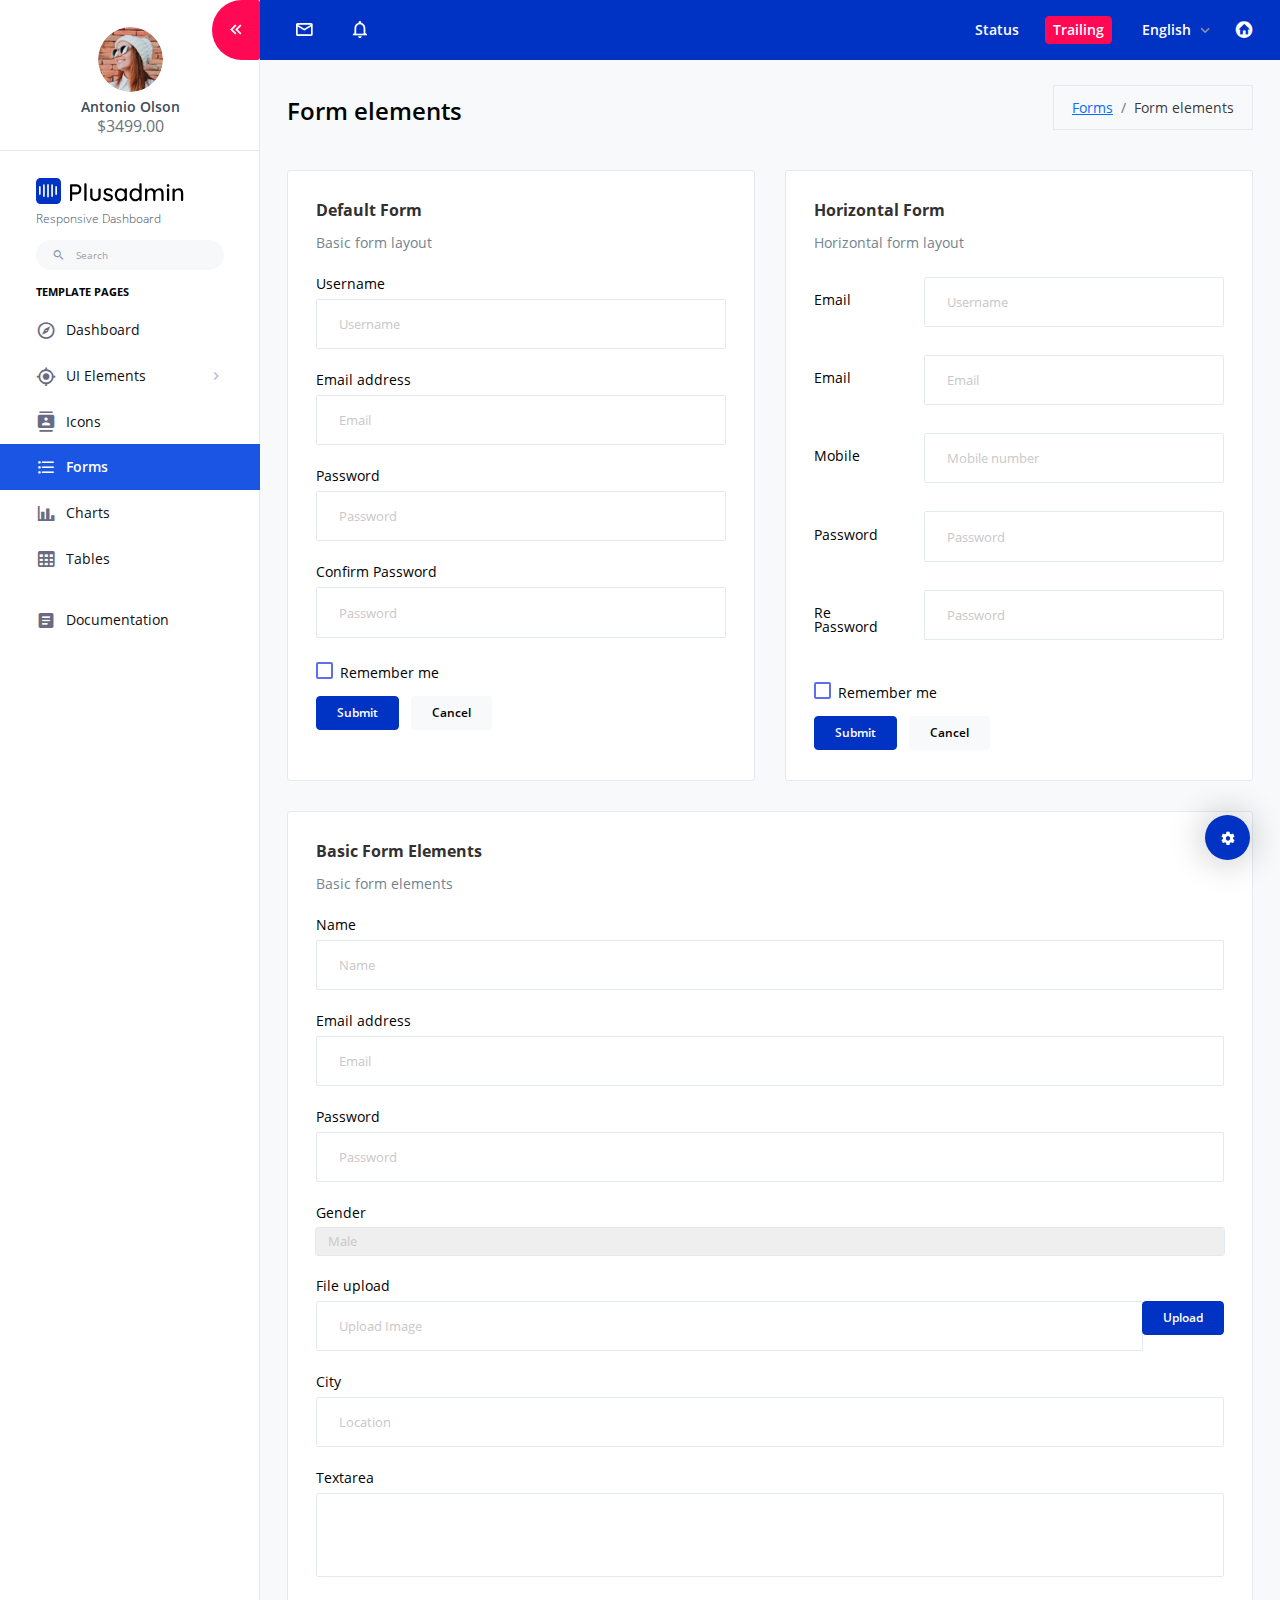
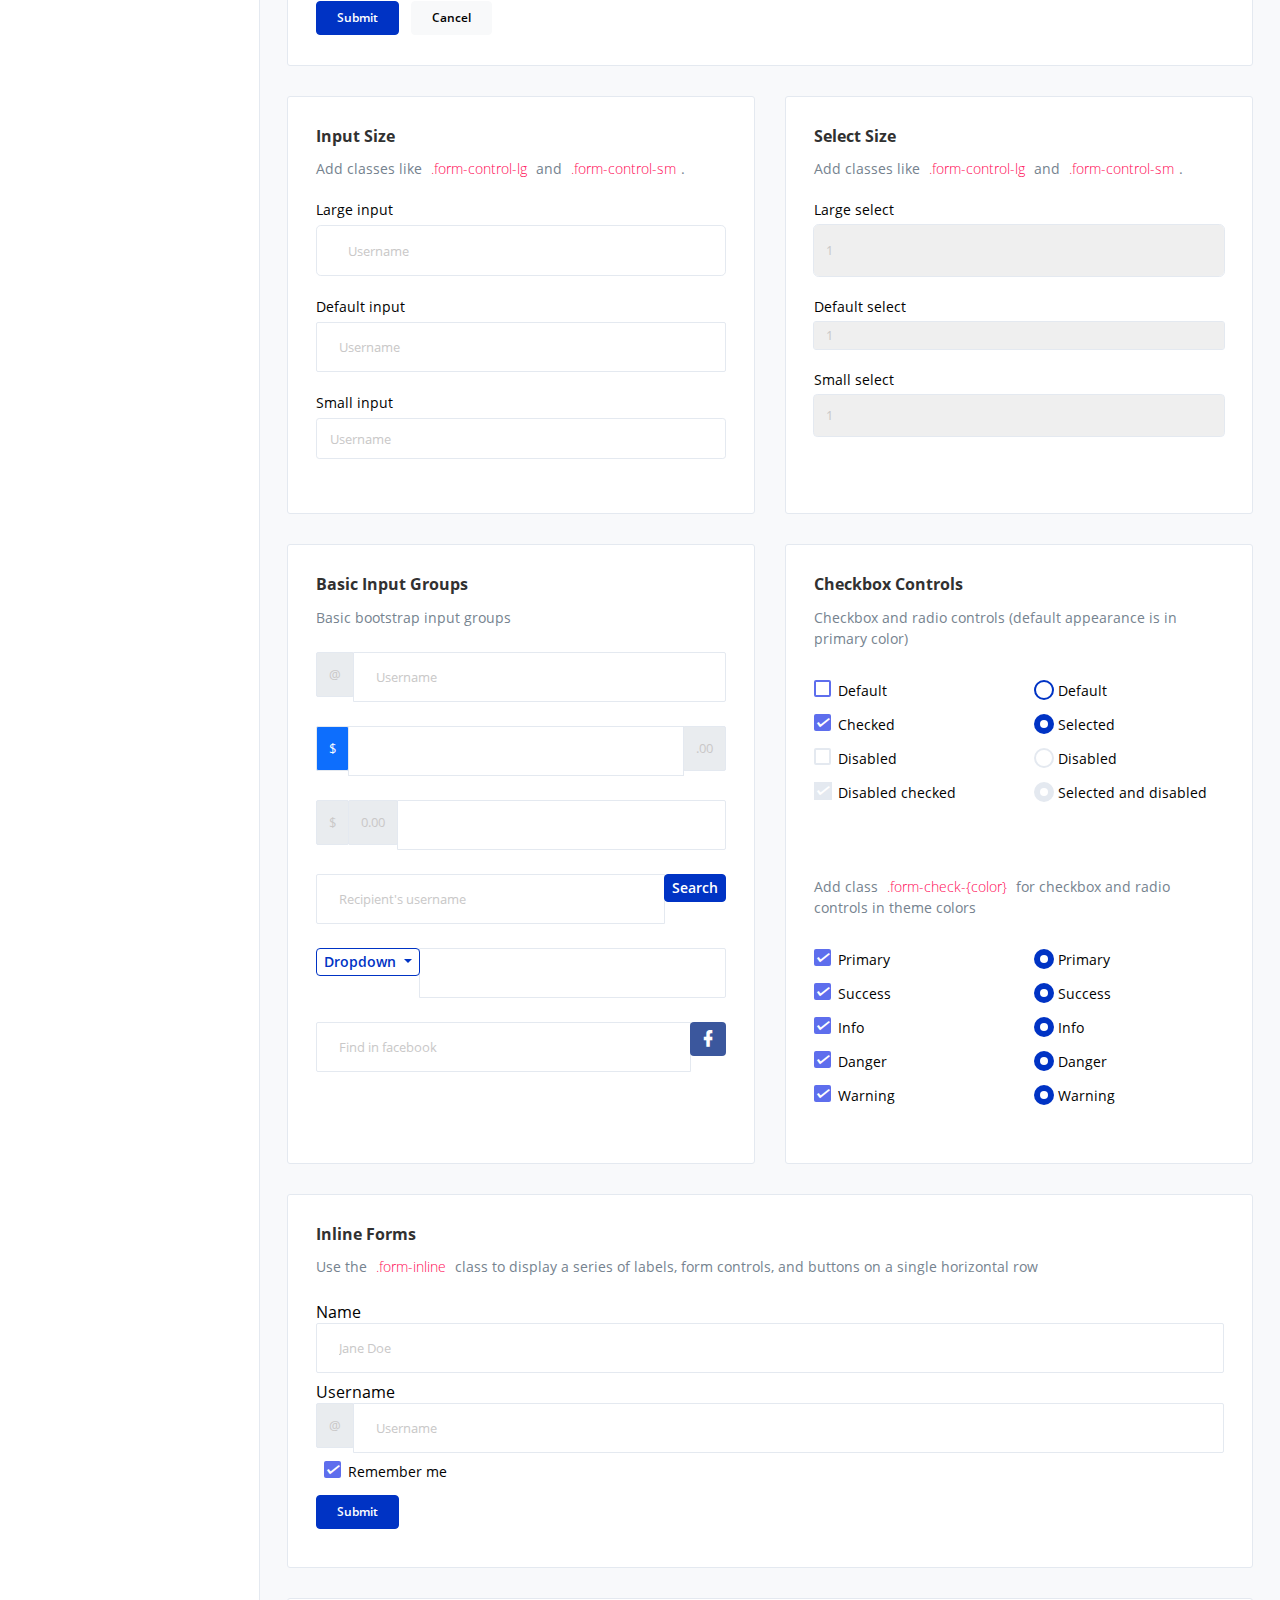
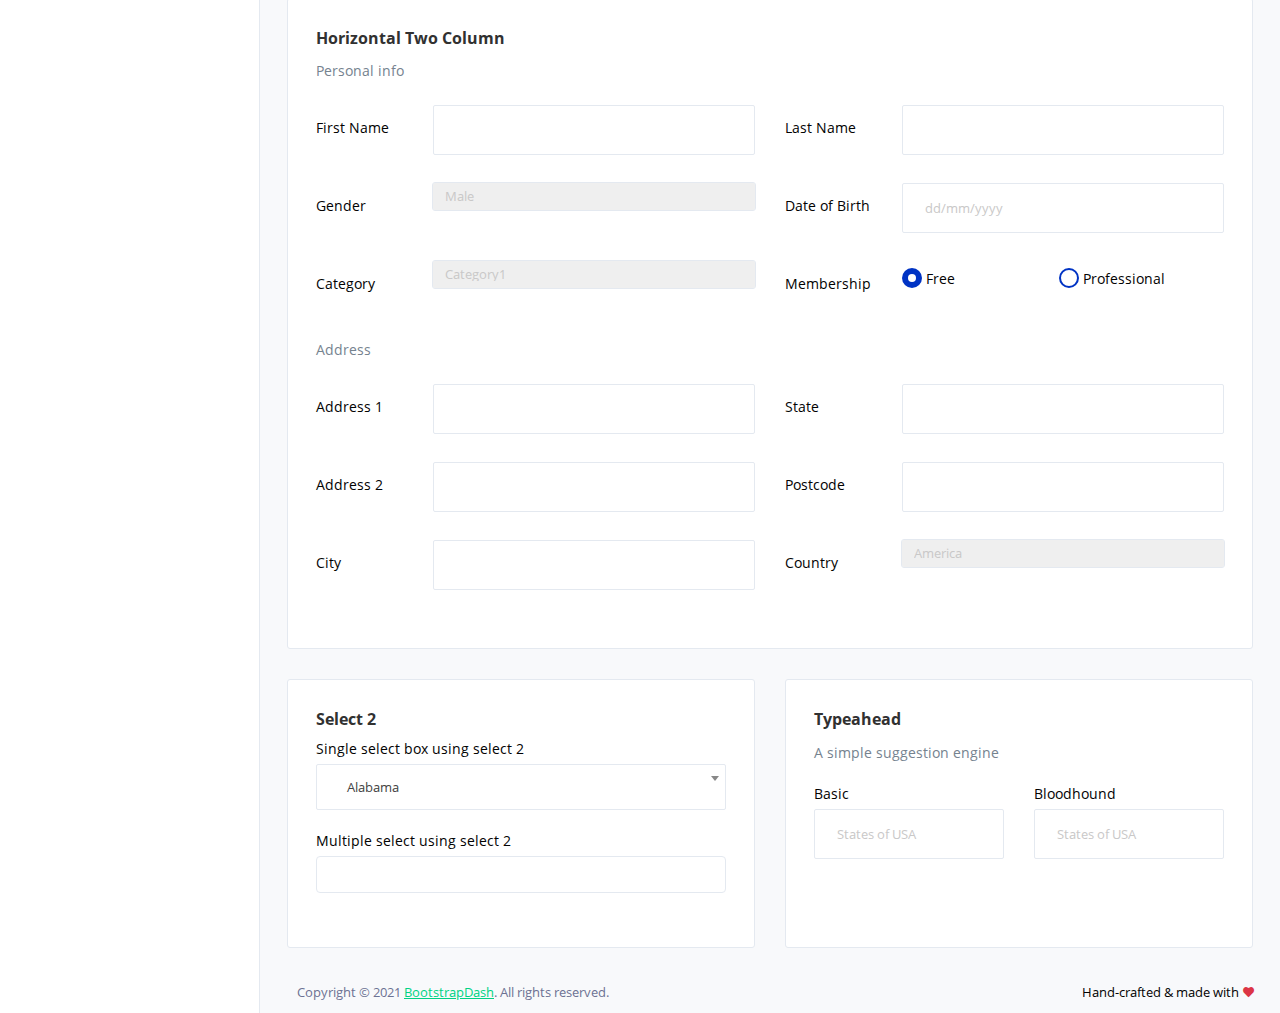
==== doctor/pages/forms/basic_elements.html @ 31d40322 "tempp" ====
<!DOCTYPE html>
<html lang="en">
  <head>
    <!-- Required meta tags -->
    <meta charset="utf-8" />
    <meta name="viewport" content="width=device-width, initial-scale=1, shrink-to-fit=no" />
    <title>Plus Admin</title>
    <!-- plugins:css -->
    <link rel="stylesheet" href="../../assets/vendors/mdi/css/materialdesignicons.min.css">
    <link rel="stylesheet" href="../../assets/vendors/flag-icon-css/css/flag-icon.min.css">
    <link rel="stylesheet" href="../../assets/vendors/css/vendor.bundle.base.css">
    <!-- endinject -->
    <!-- Plugin css for this page -->
    <link rel="stylesheet" href="../../assets/vendors/select2/select2.min.css" />
    <link rel="stylesheet" href="../../assets/vendors/select2-bootstrap-theme/select2-bootstrap.min.css" />
    <!-- End plugin css for this page -->
    <!-- inject:css -->
    <!-- endinject -->
    <!-- Layout styles -->
    <link rel="stylesheet" href="../../assets/css/demo_1/style.css" />
    <!-- End layout styles -->
    <link rel="shortcut icon" href="../../assets/images/favicon.png" />
  </head>
  <body>
    <div class="container-scroller">
      <!-- partial:../../partials/_sidebar.html -->
      <nav class="sidebar sidebar-offcanvas" id="sidebar">
        <ul class="nav">
          <li class="nav-item nav-profile border-bottom">
            <a href="#" class="nav-link flex-column">
              <div class="nav-profile-image">
                <img src="../../assets/images/faces/face1.jpg" alt="profile" />
                <!--change to offline or busy as needed-->
              </div>
              <div class="nav-profile-text d-flex ms-0 mb-3 flex-column">
                <span class="font-weight-semibold mb-1 mt-2 text-center">Antonio Olson</span>
                <span class="text-secondary icon-sm text-center">$3499.00</span>
              </div>
            </a>
          </li>
          <li class="nav-item pt-3">
            <a class="nav-link d-block" href="../index.html">
              <img class="sidebar-brand-logo" src="../../assets/images/logo.svg" alt="" />
              <img class="sidebar-brand-logomini" src="../../assets/images/logo-mini.svg" alt="" />
              <div class="small font-weight-light pt-1">Responsive Dashboard</div>
            </a>
            <form class="d-flex align-items-center" action="#">
              <div class="input-group">
                <div class="input-group-prepend">
                  <i class="input-group-text border-0 mdi mdi-magnify"></i>
                </div>
                <input type="text" class="form-control border-0" placeholder="Search" />
              </div>
            </form>
          </li>
          <li class="pt-2 pb-1">
            <span class="nav-item-head">Template Pages</span>
          </li>
          <li class="nav-item">
            <a class="nav-link" href="../index.html">
              <i class="mdi mdi-compass-outline menu-icon"></i>
              <span class="menu-title">Dashboard</span>
            </a>
          </li>
          <li class="nav-item">
            <a class="nav-link" data-bs-toggle="collapse" href="#ui-basic" aria-expanded="false" aria-controls="ui-basic">
              <i class="mdi mdi-crosshairs-gps menu-icon"></i>
              <span class="menu-title">UI Elements</span>
              <i class="menu-arrow"></i>
            </a>
            <div class="collapse" id="ui-basic">
              <ul class="nav flex-column sub-menu">
                <li class="nav-item">
                  <a class="nav-link" href="../../ui-features/buttons.html">Buttons</a>
                </li>
                <li class="nav-item">
                  <a class="nav-link" href="../../ui-features/dropdowns.html">Dropdowns</a>
                </li>
                <li class="nav-item">
                  <a class="nav-link" href="../../ui-features/typography.html">Typography</a>
                </li>
              </ul>
            </div>
          </li>
          <li class="nav-item">
            <a class="nav-link" href="../../icons/mdi.html">
              <i class="mdi mdi-contacts menu-icon"></i>
              <span class="menu-title">Icons</span>
            </a>
          </li>
          <li class="nav-item">
            <a class="nav-link" href="../../forms/basic_elements.html">
              <i class="mdi mdi-format-list-bulleted menu-icon"></i>
              <span class="menu-title">Forms</span>
            </a>
          </li>
          <li class="nav-item">
            <a class="nav-link" href="../../charts/chartjs.html">
              <i class="mdi mdi-chart-bar menu-icon"></i>
              <span class="menu-title">Charts</span>
            </a>
          </li>
          <li class="nav-item">
            <a class="nav-link" href="../../tables/basic-table.html">
              <i class="mdi mdi-table-large menu-icon"></i>
              <span class="menu-title">Tables</span>
            </a>
          </li>
          <li class="nav-item pt-3">
            <a class="nav-link" href="http://bootstrapdash.com/demo/plus-free/documentation/documentation.html" target="_blank">
              <i class="mdi mdi-file-document-box menu-icon"></i>
              <span class="menu-title">Documentation</span>
            </a>
          </li>
        </ul>
      </nav>
      <!-- partial -->
      <div class="container-fluid page-body-wrapper">
        <!-- partial:../../partials/_settings-panel.html -->
        <div id="settings-trigger"><i class="mdi mdi-settings"></i></div>
        <div id="theme-settings" class="settings-panel">
          <i class="settings-close mdi mdi-close"></i>
          <p class="settings-heading">SIDEBAR SKINS</p>
          <div class="sidebar-bg-options selected" id="sidebar-default-theme">
            <div class="img-ss rounded-circle bg-light border me-3"></div>Default
          </div>
          <div class="sidebar-bg-options" id="sidebar-dark-theme">
            <div class="img-ss rounded-circle bg-dark border me-3"></div>Dark
          </div>
          <p class="settings-heading mt-2">HEADER SKINS</p>
          <div class="color-tiles mx-0 px-4">
            <div class="tiles default primary"></div>
            <div class="tiles success"></div>
            <div class="tiles warning"></div>
            <div class="tiles danger"></div>
            <div class="tiles info"></div>
            <div class="tiles dark"></div>
            <div class="tiles light"></div>
          </div>
        </div>
        <!-- partial -->
        <!-- partial:../../partials/_navbar.html -->
        <nav class="navbar default-layout-navbar col-lg-12 col-12 p-0 fixed-top d-flex flex-row">
          <div class="navbar-menu-wrapper d-flex align-items-stretch">
            <button class="navbar-toggler navbar-toggler align-self-center" type="button" data-toggle="minimize">
              <span class="mdi mdi-chevron-double-left"></span>
            </button>
            <div class="text-center navbar-brand-wrapper d-flex align-items-center justify-content-center">
              <a class="navbar-brand brand-logo-mini" href="../index.html"><img src="../../assets/images/logo-mini.svg" alt="logo" /></a>
            </div>
            <ul class="navbar-nav">
              <li class="nav-item dropdown">
                <a class="nav-link" id="messageDropdown" href="#" data-bs-toggle="dropdown" aria-expanded="false">
                  <i class="mdi mdi-email-outline"></i>
                </a>
                <div class="dropdown-menu dropdown-menu-left navbar-dropdown preview-list" aria-labelledby="messageDropdown">
                  <h6 class="p-3 mb-0 font-weight-semibold">Messages</h6>
                  <div class="dropdown-divider"></div>
                  <a class="dropdown-item preview-item">
                    <div class="preview-thumbnail">
                      <img src="../../assets/images/faces/face1.jpg" alt="image" class="profile-pic">
                    </div>
                    <div class="preview-item-content d-flex align-items-start flex-column justify-content-center">
                      <h6 class="preview-subject ellipsis mb-1 font-weight-normal">Mark send you a message</h6>
                      <p class="text-gray mb-0"> 1 Minutes ago </p>
                    </div>
                  </a>
                  <div class="dropdown-divider"></div>
                  <a class="dropdown-item preview-item">
                    <div class="preview-thumbnail">
                      <img src="../../assets/images/faces/face6.jpg" alt="image" class="profile-pic">
                    </div>
                    <div class="preview-item-content d-flex align-items-start flex-column justify-content-center">
                      <h6 class="preview-subject ellipsis mb-1 font-weight-normal">Cregh send you a message</h6>
                      <p class="text-gray mb-0"> 15 Minutes ago </p>
                    </div>
                  </a>
                  <div class="dropdown-divider"></div>
                  <a class="dropdown-item preview-item">
                    <div class="preview-thumbnail">
                      <img src="../../assets/images/faces/face7.jpg" alt="image" class="profile-pic">
                    </div>
                    <div class="preview-item-content d-flex align-items-start flex-column justify-content-center">
                      <h6 class="preview-subject ellipsis mb-1 font-weight-normal">Profile picture updated</h6>
                      <p class="text-gray mb-0"> 18 Minutes ago </p>
                    </div>
                  </a>
                  <div class="dropdown-divider"></div>
                  <h6 class="p-3 mb-0 text-center text-primary font-13">4 new messages</h6>
                </div>
              </li>
              <li class="nav-item dropdown ms-3">
                <a class="nav-link" id="notificationDropdown" href="#" data-bs-toggle="dropdown">
                  <i class="mdi mdi-bell-outline"></i>
                </a>
                <div class="dropdown-menu dropdown-menu-left navbar-dropdown preview-list" aria-labelledby="notificationDropdown">
                  <h6 class="px-3 py-3 font-weight-semibold mb-0">Notifications</h6>
                  <div class="dropdown-divider"></div>
                  <a class="dropdown-item preview-item">
                    <div class="preview-thumbnail">
                      <div class="preview-icon bg-success">
                        <i class="mdi mdi-calendar"></i>
                      </div>
                    </div>
                    <div class="preview-item-content d-flex align-items-start flex-column justify-content-center">
                      <h6 class="preview-subject font-weight-normal mb-0">New order recieved</h6>
                      <p class="text-gray ellipsis mb-0"> 45 sec ago </p>
                    </div>
                  </a>
                  <div class="dropdown-divider"></div>
                  <a class="dropdown-item preview-item">
                    <div class="preview-thumbnail">
                      <div class="preview-icon bg-warning">
                        <i class="mdi mdi-settings"></i>
                      </div>
                    </div>
                    <div class="preview-item-content d-flex align-items-start flex-column justify-content-center">
                      <h6 class="preview-subject font-weight-normal mb-0">Server limit reached</h6>
                      <p class="text-gray ellipsis mb-0"> 55 sec ago </p>
                    </div>
                  </a>
                  <div class="dropdown-divider"></div>
                  <a class="dropdown-item preview-item">
                    <div class="preview-thumbnail">
                      <div class="preview-icon bg-info">
                        <i class="mdi mdi-link-variant"></i>
                      </div>
                    </div>
                    <div class="preview-item-content d-flex align-items-start flex-column justify-content-center">
                      <h6 class="preview-subject font-weight-normal mb-0">Kevin karvelle</h6>
                      <p class="text-gray ellipsis mb-0"> 11:09 PM </p>
                    </div>
                  </a>
                  <div class="dropdown-divider"></div>
                  <h6 class="p-3 font-13 mb-0 text-primary text-center">View all notifications</h6>
                </div>
              </li>
            </ul>
            <ul class="navbar-nav navbar-nav-right">
              <li class="nav-item nav-logout d-none d-md-block me-3">
                <a class="nav-link" href="#">Status</a>
              </li>
              <li class="nav-item nav-logout d-none d-md-block">
                <button class="btn btn-sm btn-danger">Trailing</button>
              </li>
              <li class="nav-item nav-profile dropdown d-none d-md-block">
                <a class="nav-link dropdown-toggle" id="profileDropdown" href="#" data-bs-toggle="dropdown" aria-expanded="false">
                  <div class="nav-profile-text">English </div>
                </a>
                <div class="dropdown-menu center navbar-dropdown" aria-labelledby="profileDropdown">
                  <a class="dropdown-item" href="#">
                    <i class="flag-icon flag-icon-bl me-3"></i> French </a>
                  <div class="dropdown-divider"></div>
                  <a class="dropdown-item" href="#">
                    <i class="flag-icon flag-icon-cn me-3"></i> Chinese </a>
                  <div class="dropdown-divider"></div>
                  <a class="dropdown-item" href="#">
                    <i class="flag-icon flag-icon-de me-3"></i> German </a>
                  <div class="dropdown-divider"></div>
                  <a class="dropdown-item" href="#">
                    <i class="flag-icon flag-icon-ru me-3"></i>Russian </a>
                </div>
              </li>
              <li class="nav-item nav-logout d-none d-lg-block">
                <a class="nav-link" href="../index.html">
                  <i class="mdi mdi-home-circle"></i>
                </a>
              </li>
            </ul>
            <button class="navbar-toggler navbar-toggler-right d-lg-none align-self-center" type="button" data-toggle="offcanvas">
              <span class="mdi mdi-menu"></span>
            </button>
          </div>
        </nav>
        <!-- partial -->
        <div class="main-panel">
          <div class="content-wrapper">
            <div class="page-header">
              <h3 class="page-title">Form elements</h3>
              <nav aria-label="breadcrumb">
                <ol class="breadcrumb">
                  <li class="breadcrumb-item"><a href="#">Forms</a></li>
                  <li class="breadcrumb-item active" aria-current="page"> Form elements </li>
                </ol>
              </nav>
            </div>
            <div class="row">
              <div class="col-md-6 grid-margin stretch-card">
                <div class="card">
                  <div class="card-body">
                    <h4 class="card-title">Default form</h4>
                    <p class="card-description">Basic form layout</p>
                    <form class="forms-sample">
                      <div class="form-group">
                        <label for="exampleInputUsername1">Username</label>
                        <input type="text" class="form-control" id="exampleInputUsername1" placeholder="Username" />
                      </div>
                      <div class="form-group">
                        <label for="exampleInputEmail1">Email address</label>
                        <input type="email" class="form-control" id="exampleInputEmail1" placeholder="Email" />
                      </div>
                      <div class="form-group">
                        <label for="exampleInputPassword1">Password</label>
                        <input type="password" class="form-control" id="exampleInputPassword1" placeholder="Password" />
                      </div>
                      <div class="form-group">
                        <label for="exampleInputConfirmPassword1">Confirm Password</label>
                        <input type="password" class="form-control" id="exampleInputConfirmPassword1" placeholder="Password" />
                      </div>
                      <div class="form-check form-check-flat form-check-primary">
                        <label class="form-check-label">
                          <input type="checkbox" class="form-check-input" /> Remember me </label>
                      </div>
                      <button type="submit" class="btn btn-primary me-2"> Submit </button>
                      <button class="btn btn-light">Cancel</button>
                    </form>
                  </div>
                </div>
              </div>
              <div class="col-md-6 grid-margin stretch-card">
                <div class="card">
                  <div class="card-body">
                    <h4 class="card-title">Horizontal Form</h4>
                    <p class="card-description">Horizontal form layout</p>
                    <form class="forms-sample">
                      <div class="form-group row">
                        <label for="exampleInputUsername2" class="col-sm-3 col-form-label">Email</label>
                        <div class="col-sm-9">
                          <input type="text" class="form-control" id="exampleInputUsername2" placeholder="Username" />
                        </div>
                      </div>
                      <div class="form-group row">
                        <label for="exampleInputEmail2" class="col-sm-3 col-form-label">Email</label>
                        <div class="col-sm-9">
                          <input type="email" class="form-control" id="exampleInputEmail2" placeholder="Email" />
                        </div>
                      </div>
                      <div class="form-group row">
                        <label for="exampleInputMobile" class="col-sm-3 col-form-label">Mobile</label>
                        <div class="col-sm-9">
                          <input type="text" class="form-control" id="exampleInputMobile" placeholder="Mobile number" />
                        </div>
                      </div>
                      <div class="form-group row">
                        <label for="exampleInputPassword2" class="col-sm-3 col-form-label">Password</label>
                        <div class="col-sm-9">
                          <input type="password" class="form-control" id="exampleInputPassword2" placeholder="Password" />
                        </div>
                      </div>
                      <div class="form-group row">
                        <label for="exampleInputConfirmPassword2" class="col-sm-3 col-form-label">Re Password</label>
                        <div class="col-sm-9">
                          <input type="password" class="form-control" id="exampleInputConfirmPassword2" placeholder="Password" />
                        </div>
                      </div>
                      <div class="form-check form-check-flat form-check-primary">
                        <label class="form-check-label">
                          <input type="checkbox" class="form-check-input" /> Remember me </label>
                      </div>
                      <button type="submit" class="btn btn-primary me-2"> Submit </button>
                      <button class="btn btn-light">Cancel</button>
                    </form>
                  </div>
                </div>
              </div>
              <div class="col-12 grid-margin stretch-card">
                <div class="card">
                  <div class="card-body">
                    <h4 class="card-title">Basic form elements</h4>
                    <p class="card-description">Basic form elements</p>
                    <form class="forms-sample">
                      <div class="form-group">
                        <label for="exampleInputName1">Name</label>
                        <input type="text" class="form-control" id="exampleInputName1" placeholder="Name" />
                      </div>
                      <div class="form-group">
                        <label for="exampleInputEmail3">Email address</label>
                        <input type="email" class="form-control" id="exampleInputEmail3" placeholder="Email" />
                      </div>
                      <div class="form-group">
                        <label for="exampleInputPassword4">Password</label>
                        <input type="password" class="form-control" id="exampleInputPassword4" placeholder="Password" />
                      </div>
                      <div class="form-group">
                        <label for="exampleSelectGender">Gender</label>
                        <select class="form-control" id="exampleSelectGender">
                          <option>Male</option>
                          <option>Female</option>
                        </select>
                      </div>
                      <div class="form-group">
                        <label>File upload</label>
                        <input type="file" name="img[]" class="file-upload-default" />
                        <div class="input-group col-xs-12">
                          <input type="text" class="form-control file-upload-info" disabled placeholder="Upload Image" />
                          <span class="input-group-append">
                            <button class="file-upload-browse btn btn-primary" type="button"> Upload </button>
                          </span>
                        </div>
                      </div>
                      <div class="form-group">
                        <label for="exampleInputCity1">City</label>
                        <input type="text" class="form-control" id="exampleInputCity1" placeholder="Location" />
                      </div>
                      <div class="form-group">
                        <label for="exampleTextarea1">Textarea</label>
                        <textarea
                          class="form-control"
                          id="exampleTextarea1"
                          rows="4"
                        ></textarea>
                      </div>
                      <button type="submit" class="btn btn-primary me-2"> Submit </button>
                      <button class="btn btn-light">Cancel</button>
                    </form>
                  </div>
                </div>
              </div>
              <div class="col-md-6 grid-margin stretch-card">
                <div class="card">
                  <div class="card-body">
                    <h4 class="card-title">Input size</h4>
                    <p class="card-description"> Add classes like <code>.form-control-lg</code> and <code>.form-control-sm</code>. </p>
                    <div class="form-group">
                      <label>Large input</label>
                      <input type="text" class="form-control form-control-lg" placeholder="Username" aria-label="Username" />
                    </div>
                    <div class="form-group">
                      <label>Default input</label>
                      <input type="text" class="form-control" placeholder="Username" aria-label="Username" />
                    </div>
                    <div class="form-group">
                      <label>Small input</label>
                      <input type="text" class="form-control form-control-sm" placeholder="Username" aria-label="Username" />
                    </div>
                  </div>
                </div>
              </div>
              <div class="col-md-6 grid-margin stretch-card">
                <div class="card">
                  <div class="card-body">
                    <h4 class="card-title">Select size</h4>
                    <p class="card-description"> Add classes like <code>.form-control-lg</code> and <code>.form-control-sm</code>. </p>
                    <div class="form-group">
                      <label for="exampleFormControlSelect1">Large select</label>
                      <select class="form-control form-control-lg" id="exampleFormControlSelect1">
                        <option>1</option>
                        <option>2</option>
                        <option>3</option>
                        <option>4</option>
                        <option>5</option>
                      </select>
                    </div>
                    <div class="form-group">
                      <label for="exampleFormControlSelect2">Default select</label>
                      <select class="form-control" id="exampleFormControlSelect2">
                        <option>1</option>
                        <option>2</option>
                        <option>3</option>
                        <option>4</option>
                        <option>5</option>
                      </select>
                    </div>
                    <div class="form-group">
                      <label for="exampleFormControlSelect3">Small select</label>
                      <select class="form-control form-control-sm" id="exampleFormControlSelect3">
                        <option>1</option>
                        <option>2</option>
                        <option>3</option>
                        <option>4</option>
                        <option>5</option>
                      </select>
                    </div>
                  </div>
                </div>
              </div>
              <div class="col-md-6 grid-margin stretch-card">
                <div class="card">
                  <div class="card-body">
                    <h4 class="card-title">Basic input groups</h4>
                    <p class="card-description">Basic bootstrap input groups</p>
                    <div class="form-group">
                      <div class="input-group">
                        <div class="input-group-prepend">
                          <span class="input-group-text">@</span>
                        </div>
                        <input type="text" class="form-control" placeholder="Username" aria-label="Username" aria-describedby="basic-addon1" />
                      </div>
                    </div>
                    <div class="form-group">
                      <div class="input-group">
                        <div class="input-group-prepend">
                          <span class="input-group-text bg-primary text-white">$</span>
                        </div>
                        <input type="text" class="form-control" aria-label="Amount (to the nearest dollar)" />
                        <div class="input-group-append">
                          <span class="input-group-text">.00</span>
                        </div>
                      </div>
                    </div>
                    <div class="form-group">
                      <div class="input-group">
                        <div class="input-group-prepend">
                          <span class="input-group-text">$</span>
                        </div>
                        <div class="input-group-prepend">
                          <span class="input-group-text">0.00</span>
                        </div>
                        <input type="text" class="form-control" aria-label="Amount (to the nearest dollar)" />
                      </div>
                    </div>
                    <div class="form-group">
                      <div class="input-group">
                        <input type="text" class="form-control" placeholder="Recipient's username" aria-label="Recipient's username" aria-describedby="basic-addon2" />
                        <div class="input-group-append">
                          <button class="btn btn-sm btn-primary" type="button"> Search </button>
                        </div>
                      </div>
                    </div>
                    <div class="form-group">
                      <div class="input-group">
                        <div class="input-group-prepend">
                          <button class="btn btn-sm btn-outline-primary dropdown-toggle" type="button" data-bs-toggle="dropdown" aria-haspopup="true" aria-expanded="false"> Dropdown </button>
                          <div class="dropdown-menu">
                            <a class="dropdown-item" href="#">Action</a>
                            <a class="dropdown-item" href="#">Another action</a>
                            <a class="dropdown-item" href="#">Something else here</a>
                            <div role="separator" class="dropdown-divider"></div>
                            <a class="dropdown-item" href="#">Separated link</a>
                          </div>
                        </div>
                        <input type="text" class="form-control" aria-label="Text input with dropdown button" />
                      </div>
                    </div>
                    <div class="form-group">
                      <div class="input-group">
                        <input type="text" class="form-control" placeholder="Find in facebook" aria-label="Recipient's username" aria-describedby="basic-addon2" />
                        <div class="input-group-append">
                          <button class="btn btn-sm btn-facebook" type="button">
                            <i class="mdi mdi-facebook"></i>
                          </button>
                        </div>
                      </div>
                    </div>
                  </div>
                </div>
              </div>
              <div class="col-md-6 grid-margin stretch-card">
                <div class="card">
                  <div class="card-body">
                    <h4 class="card-title">Checkbox Controls</h4>
                    <p class="card-description"> Checkbox and radio controls (default appearance is in primary color) </p>
                    <form>
                      <div class="row">
                        <div class="col-md-6">
                          <div class="form-group">
                            <div class="form-check">
                              <label class="form-check-label">
                                <input type="checkbox" class="form-check-input" /> Default </label>
                            </div>
                            <div class="form-check">
                              <label class="form-check-label">
                                <input type="checkbox" class="form-check-input" checked /> Checked </label>
                            </div>
                            <div class="form-check">
                              <label class="form-check-label">
                                <input type="checkbox" class="form-check-input" disabled /> Disabled </label>
                            </div>
                            <div class="form-check">
                              <label class="form-check-label">
                                <input type="checkbox" class="form-check-input" disabled checked /> Disabled checked </label>
                            </div>
                          </div>
                        </div>
                        <div class="col-md-6">
                          <div class="form-group">
                            <div class="form-check">
                              <label class="form-check-label">
                                <input type="radio" class="form-check-input" name="optionsRadios" id="optionsRadios1" value="" /> Default </label>
                            </div>
                            <div class="form-check">
                              <label class="form-check-label">
                                <input type="radio" class="form-check-input" name="optionsRadios" id="optionsRadios2" value="option2" checked /> Selected </label>
                            </div>
                            <div class="form-check">
                              <label class="form-check-label">
                                <input type="radio" class="form-check-input" name="optionsRadios2" id="optionsRadios3" value="option3" disabled /> Disabled </label>
                            </div>
                            <div class="form-check">
                              <label class="form-check-label">
                                <input type="radio" class="form-check-input" name="optionsRadio2" id="optionsRadios4" value="option4" disabled checked /> Selected and disabled </label>
                            </div>
                          </div>
                        </div>
                      </div>
                    </form>
                  </div>
                  <div class="card-body">
                    <p class="card-description"> Add class <code>.form-check-{color}</code> for checkbox and radio controls in theme colors </p>
                    <form>
                      <div class="row">
                        <div class="col-md-6">
                          <div class="form-group">
                            <div class="form-check form-check-primary">
                              <label class="form-check-label">
                                <input type="checkbox" class="form-check-input" checked /> Primary </label>
                            </div>
                            <div class="form-check form-check-success">
                              <label class="form-check-label">
                                <input type="checkbox" class="form-check-input" checked /> Success </label>
                            </div>
                            <div class="form-check form-check-info">
                              <label class="form-check-label">
                                <input type="checkbox" class="form-check-input" checked /> Info </label>
                            </div>
                            <div class="form-check form-check-danger">
                              <label class="form-check-label">
                                <input type="checkbox" class="form-check-input" checked /> Danger </label>
                            </div>
                            <div class="form-check form-check-warning">
                              <label class="form-check-label">
                                <input type="checkbox" class="form-check-input" checked /> Warning </label>
                            </div>
                          </div>
                        </div>
                        <div class="col-md-6">
                          <div class="form-group">
                            <div class="form-check form-check-primary">
                              <label class="form-check-label">
                                <input type="radio" class="form-check-input" name="ExampleRadio1" id="ExampleRadio1" checked /> Primary </label>
                            </div>
                            <div class="form-check form-check-success">
                              <label class="form-check-label">
                                <input type="radio" class="form-check-input" name="ExampleRadio2" id="ExampleRadio2" checked /> Success </label>
                            </div>
                            <div class="form-check form-check-info">
                              <label class="form-check-label">
                                <input type="radio" class="form-check-input" name="ExampleRadio3" id="ExampleRadio3" checked /> Info </label>
                            </div>
                            <div class="form-check form-check-danger">
                              <label class="form-check-label">
                                <input type="radio" class="form-check-input" name="ExampleRadio4" id="ExampleRadio4" checked /> Danger </label>
                            </div>
                            <div class="form-check form-check-warning">
                              <label class="form-check-label">
                                <input type="radio" class="form-check-input" name="ExampleRadio5" id="ExampleRadio5" checked /> Warning </label>
                            </div>
                          </div>
                        </div>
                      </div>
                    </form>
                  </div>
                </div>
              </div>
              <div class="col-12 grid-margin stretch-card">
                <div class="card">
                  <div class="card-body">
                    <h4 class="card-title">Inline forms</h4>
                    <p class="card-description"> Use the <code>.form-inline</code> class to display a series of labels, form controls, and buttons on a single horizontal row </p>
                    <form class="form-inline">
                      <label class="sr-only" for="inlineFormInputName2">Name</label>
                      <input type="text" class="form-control mb-2 mr-sm-2" id="inlineFormInputName2" placeholder="Jane Doe" />
                      <label class="sr-only" for="inlineFormInputGroupUsername2">Username</label>
                      <div class="input-group mb-2 mr-sm-2">
                        <div class="input-group-prepend">
                          <div class="input-group-text">@</div>
                        </div>
                        <input type="text" class="form-control" id="inlineFormInputGroupUsername2" placeholder="Username" />
                      </div>
                      <div class="form-check mx-sm-2">
                        <label class="form-check-label">
                          <input type="checkbox" class="form-check-input" checked /> Remember me </label>
                      </div>
                      <button type="submit" class="btn btn-primary mb-2"> Submit </button>
                    </form>
                  </div>
                </div>
              </div>
              <div class="col-12 grid-margin">
                <div class="card">
                  <div class="card-body">
                    <h4 class="card-title">Horizontal Two column</h4>
                    <form class="form-sample">
                      <p class="card-description">Personal info</p>
                      <div class="row">
                        <div class="col-md-6">
                          <div class="form-group row">
                            <label class="col-sm-3 col-form-label">First Name</label>
                            <div class="col-sm-9">
                              <input type="text" class="form-control" />
                            </div>
                          </div>
                        </div>
                        <div class="col-md-6">
                          <div class="form-group row">
                            <label class="col-sm-3 col-form-label">Last Name</label>
                            <div class="col-sm-9">
                              <input type="text" class="form-control" />
                            </div>
                          </div>
                        </div>
                      </div>
                      <div class="row">
                        <div class="col-md-6">
                          <div class="form-group row">
                            <label class="col-sm-3 col-form-label">Gender</label>
                            <div class="col-sm-9">
                              <select class="form-control">
                                <option>Male</option>
                                <option>Female</option>
                              </select>
                            </div>
                          </div>
                        </div>
                        <div class="col-md-6">
                          <div class="form-group row">
                            <label class="col-sm-3 col-form-label">Date of Birth</label>
                            <div class="col-sm-9">
                              <input class="form-control" placeholder="dd/mm/yyyy" />
                            </div>
                          </div>
                        </div>
                      </div>
                      <div class="row">
                        <div class="col-md-6">
                          <div class="form-group row">
                            <label class="col-sm-3 col-form-label">Category</label>
                            <div class="col-sm-9">
                              <select class="form-control">
                                <option>Category1</option>
                                <option>Category2</option>
                                <option>Category3</option>
                                <option>Category4</option>
                              </select>
                            </div>
                          </div>
                        </div>
                        <div class="col-md-6">
                          <div class="form-group row">
                            <label class="col-sm-3 col-form-label">Membership</label>
                            <div class="col-sm-4">
                              <div class="form-check">
                                <label class="form-check-label">
                                  <input type="radio" class="form-check-input" name="membershipRadios" id="membershipRadios1" value="" checked /> Free </label>
                              </div>
                            </div>
                            <div class="col-sm-5">
                              <div class="form-check">
                                <label class="form-check-label">
                                  <input type="radio" class="form-check-input" name="membershipRadios" id="membershipRadios2" value="option2" /> Professional </label>
                              </div>
                            </div>
                          </div>
                        </div>
                      </div>
                      <p class="card-description">Address</p>
                      <div class="row">
                        <div class="col-md-6">
                          <div class="form-group row">
                            <label class="col-sm-3 col-form-label">Address 1</label>
                            <div class="col-sm-9">
                              <input type="text" class="form-control" />
                            </div>
                          </div>
                        </div>
                        <div class="col-md-6">
                          <div class="form-group row">
                            <label class="col-sm-3 col-form-label">State</label>
                            <div class="col-sm-9">
                              <input type="text" class="form-control" />
                            </div>
                          </div>
                        </div>
                      </div>
                      <div class="row">
                        <div class="col-md-6">
                          <div class="form-group row">
                            <label class="col-sm-3 col-form-label">Address 2</label>
                            <div class="col-sm-9">
                              <input type="text" class="form-control" />
                            </div>
                          </div>
                        </div>
                        <div class="col-md-6">
                          <div class="form-group row">
                            <label class="col-sm-3 col-form-label">Postcode</label>
                            <div class="col-sm-9">
                              <input type="text" class="form-control" />
                            </div>
                          </div>
                        </div>
                      </div>
                      <div class="row">
                        <div class="col-md-6">
                          <div class="form-group row">
                            <label class="col-sm-3 col-form-label">City</label>
                            <div class="col-sm-9">
                              <input type="text" class="form-control" />
                            </div>
                          </div>
                        </div>
                        <div class="col-md-6">
                          <div class="form-group row">
                            <label class="col-sm-3 col-form-label">Country</label>
                            <div class="col-sm-9">
                              <select class="form-control">
                                <option>America</option>
                                <option>Italy</option>
                                <option>Russia</option>
                                <option>Britain</option>
                              </select>
                            </div>
                          </div>
                        </div>
                      </div>
                    </form>
                  </div>
                </div>
              </div>
              <div class="col-md-6 grid-margin stretch-card">
                <div class="card">
                  <div class="card-body">
                    <h4 class="card-title">Select 2</h4>
                    <div class="form-group">
                      <label>Single select box using select 2</label>
                      <select class="js-example-basic-single" style="width: 100%;">
                        <option value="AL">Alabama</option>
                        <option value="WY">Wyoming</option>
                        <option value="AM">America</option>
                        <option value="CA">Canada</option>
                        <option value="RU">Russia</option>
                      </select>
                    </div>
                    <div class="form-group">
                      <label>Multiple select using select 2</label>
                      <select class="js-example-basic-multiple" multiple="multiple" style="width: 100%;">
                        <option value="AL">Alabama</option>
                        <option value="WY">Wyoming</option>
                        <option value="AM">America</option>
                        <option value="CA">Canada</option>
                        <option value="RU">Russia</option>
                      </select>
                    </div>
                  </div>
                </div>
              </div>
              <div class="col-md-6 grid-margin stretch-card">
                <div class="card">
                  <div class="card-body">
                    <h4 class="card-title">Typeahead</h4>
                    <p class="card-description">A simple suggestion engine</p>
                    <div class="form-group row">
                      <div class="col">
                        <label>Basic</label>
                        <div id="the-basics">
                          <input class="typeahead" type="text" placeholder="States of USA" />
                        </div>
                      </div>
                      <div class="col">
                        <label>Bloodhound</label>
                        <div id="bloodhound">
                          <input class="typeahead" type="text" placeholder="States of USA" />
                        </div>
                      </div>
                    </div>
                  </div>
                </div>
              </div>
            </div>
          </div>
          <!-- content-wrapper ends -->
          <!-- partial:../../partials/_footer.html -->
          <footer class="footer">
            <div class="d-sm-flex justify-content-center justify-content-sm-between">
              <span class="text-muted text-center text-sm-left d-block d-sm-inline-block">Copyright © 2021 <a href="https://www.bootstrapdash.com/" target="_blank">BootstrapDash</a>. All rights reserved.</span>
              <span class="float-none float-sm-right d-block mt-1 mt-sm-0 text-center">Hand-crafted & made with <i class="mdi mdi-heart text-danger"></i></span>
            </div>
          </footer>
          <!-- partial -->
        </div>
        <!-- main-panel ends -->
      </div>
      <!-- page-body-wrapper ends -->
    </div>
    <!-- container-scroller -->
    <!-- plugins:js -->
    <script src="../../assets/vendors/js/vendor.bundle.base.js"></script>
    <!-- endinject -->
    <!-- Plugin js for this page -->
    <script src="../../assets/vendors/select2/select2.min.js"></script>
    <script src="../../assets/vendors/typeahead.js/typeahead.bundle.min.js"></script>
    <!-- End plugin js for this page -->
    <!-- inject:js -->
    <script src="../../assets/js/off-canvas.js"></script>
    <script src="../../assets/js/hoverable-collapse.js"></script>
    <script src="../../assets/js/misc.js"></script>
    <script src="../../assets/js/settings.js"></script>
    <script src="../../assets/js/todolist.js"></script>
    <!-- endinject -->
    <!-- Custom js for this page -->
    <script src="../../assets/js/file-upload.js"></script>
    <script src="../../assets/js/typeahead.js"></script>
    <script src="../../assets/js/select2.js"></script>
    <!-- End custom js for this page -->
  </body>
</html>
---- doctor/assets/vendors/flag-icon-css/css/flag-icon.min.css ----
.flag-icon-background{background-size:contain;background-position:50%;background-repeat:no-repeat}.flag-icon{background-size:contain;background-position:50%;background-repeat:no-repeat;position:relative;display:inline-block;width:1.33333333em;line-height:1em}.flag-icon:before{content:'\00a0'}.flag-icon.flag-icon-squared{width:1em}.flag-icon-ad{background-image:url(../flags/4x3/ad.svg)}.flag-icon-ad.flag-icon-squared{background-image:url(../flags/1x1/ad.svg)}.flag-icon-ae{background-image:url(../flags/4x3/ae.svg)}.flag-icon-ae.flag-icon-squared{background-image:url(../flags/1x1/ae.svg)}.flag-icon-af{background-image:url(../flags/4x3/af.svg)}.flag-icon-af.flag-icon-squared{background-image:url(../flags/1x1/af.svg)}.flag-icon-ag{background-image:url(../flags/4x3/ag.svg)}.flag-icon-ag.flag-icon-squared{background-image:url(../flags/1x1/ag.svg)}.flag-icon-ai{background-image:url(../flags/4x3/ai.svg)}.flag-icon-ai.flag-icon-squared{background-image:url(../flags/1x1/ai.svg)}.flag-icon-al{background-image:url(../flags/4x3/al.svg)}.flag-icon-al.flag-icon-squared{background-image:url(../flags/1x1/al.svg)}.flag-icon-am{background-image:url(../flags/4x3/am.svg)}.flag-icon-am.flag-icon-squared{background-image:url(../flags/1x1/am.svg)}.flag-icon-ao{background-image:url(../flags/4x3/ao.svg)}.flag-icon-ao.flag-icon-squared{background-image:url(../flags/1x1/ao.svg)}.flag-icon-aq{background-image:url(../flags/4x3/aq.svg)}.flag-icon-aq.flag-icon-squared{background-image:url(../flags/1x1/aq.svg)}.flag-icon-ar{background-image:url(../flags/4x3/ar.svg)}.flag-icon-ar.flag-icon-squared{background-image:url(../flags/1x1/ar.svg)}.flag-icon-as{background-image:url(../flags/4x3/as.svg)}.flag-icon-as.flag-icon-squared{background-image:url(../flags/1x1/as.svg)}.flag-icon-at{background-image:url(../flags/4x3/at.svg)}.flag-icon-at.flag-icon-squared{background-image:url(../flags/1x1/at.svg)}.flag-icon-au{background-image:url(../flags/4x3/au.svg)}.flag-icon-au.flag-icon-squared{background-image:url(../flags/1x1/au.svg)}.flag-icon-aw{background-image:url(../flags/4x3/aw.svg)}.flag-icon-aw.flag-icon-squared{background-image:url(../flags/1x1/aw.svg)}.flag-icon-ax{background-image:url(../flags/4x3/ax.svg)}.flag-icon-ax.flag-icon-squared{background-image:url(../flags/1x1/ax.svg)}.flag-icon-az{background-image:url(../flags/4x3/az.svg)}.flag-icon-az.flag-icon-squared{background-image:url(../flags/1x1/az.svg)}.flag-icon-ba{background-image:url(../flags/4x3/ba.svg)}.flag-icon-ba.flag-icon-squared{background-image:url(../flags/1x1/ba.svg)}.flag-icon-bb{background-image:url(../flags/4x3/bb.svg)}.flag-icon-bb.flag-icon-squared{background-image:url(../flags/1x1/bb.svg)}.flag-icon-bd{background-image:url(../flags/4x3/bd.svg)}.flag-icon-bd.flag-icon-squared{background-image:url(../flags/1x1/bd.svg)}.flag-icon-be{background-image:url(../flags/4x3/be.svg)}.flag-icon-be.flag-icon-squared{background-image:url(../flags/1x1/be.svg)}.flag-icon-bf{background-image:url(../flags/4x3/bf.svg)}.flag-icon-bf.flag-icon-squared{background-image:url(../flags/1x1/bf.svg)}.flag-icon-bg{background-image:url(../flags/4x3/bg.svg)}.flag-icon-bg.flag-icon-squared{background-image:url(../flags/1x1/bg.svg)}.flag-icon-bh{background-image:url(../flags/4x3/bh.svg)}.flag-icon-bh.flag-icon-squared{background-image:url(../flags/1x1/bh.svg)}.flag-icon-bi{background-image:url(../flags/4x3/bi.svg)}.flag-icon-bi.flag-icon-squared{background-image:url(../flags/1x1/bi.svg)}.flag-icon-bj{background-image:url(../flags/4x3/bj.svg)}.flag-icon-bj.flag-icon-squared{background-image:url(../flags/1x1/bj.svg)}.flag-icon-bl{background-image:url(../flags/4x3/bl.svg)}.flag-icon-bl.flag-icon-squared{background-image:url(../flags/1x1/bl.svg)}.flag-icon-bm{background-image:url(../flags/4x3/bm.svg)}.flag-icon-bm.flag-icon-squared{background-image:url(../flags/1x1/bm.svg)}.flag-icon-bn{background-image:url(../flags/4x3/bn.svg)}.flag-icon-bn.flag-icon-squared{background-image:url(../flags/1x1/bn.svg)}.flag-icon-bo{background-image:url(../flags/4x3/bo.svg)}.flag-icon-bo.flag-icon-squared{background-image:url(../flags/1x1/bo.svg)}.flag-icon-bq{background-image:url(../flags/4x3/bq.svg)}.flag-icon-bq.flag-icon-squared{background-image:url(../flags/1x1/bq.svg)}.flag-icon-br{background-image:url(../flags/4x3/br.svg)}.flag-icon-br.flag-icon-squared{background-image:url(../flags/1x1/br.svg)}.flag-icon-bs{background-image:url(../flags/4x3/bs.svg)}.flag-icon-bs.flag-icon-squared{background-image:url(../flags/1x1/bs.svg)}.flag-icon-bt{background-image:url(../flags/4x3/bt.svg)}.flag-icon-bt.flag-icon-squared{background-image:url(../flags/1x1/bt.svg)}.flag-icon-bv{background-image:url(../flags/4x3/bv.svg)}.flag-icon-bv.flag-icon-squared{background-image:url(../flags/1x1/bv.svg)}.flag-icon-bw{background-image:url(../flags/4x3/bw.svg)}.flag-icon-bw.flag-icon-squared{background-image:url(../flags/1x1/bw.svg)}.flag-icon-by{background-image:url(../flags/4x3/by.svg)}.flag-icon-by.flag-icon-squared{background-image:url(../flags/1x1/by.svg)}.flag-icon-bz{background-image:url(../flags/4x3/bz.svg)}.flag-icon-bz.flag-icon-squared{background-image:url(../flags/1x1/bz.svg)}.flag-icon-ca{background-image:url(../flags/4x3/ca.svg)}.flag-icon-ca.flag-icon-squared{background-image:url(../flags/1x1/ca.svg)}.flag-icon-cc{background-image:url(../flags/4x3/cc.svg)}.flag-icon-cc.flag-icon-squared{background-image:url(../flags/1x1/cc.svg)}.flag-icon-cd{background-image:url(../flags/4x3/cd.svg)}.flag-icon-cd.flag-icon-squared{background-image:url(../flags/1x1/cd.svg)}.flag-icon-cf{background-image:url(../flags/4x3/cf.svg)}.flag-icon-cf.flag-icon-squared{background-image:url(../flags/1x1/cf.svg)}.flag-icon-cg{background-image:url(../flags/4x3/cg.svg)}.flag-icon-cg.flag-icon-squared{background-image:url(../flags/1x1/cg.svg)}.flag-icon-ch{background-image:url(../flags/4x3/ch.svg)}.flag-icon-ch.flag-icon-squared{background-image:url(../flags/1x1/ch.svg)}.flag-icon-ci{background-image:url(../flags/4x3/ci.svg)}.flag-icon-ci.flag-icon-squared{background-image:url(../flags/1x1/ci.svg)}.flag-icon-ck{background-image:url(../flags/4x3/ck.svg)}.flag-icon-ck.flag-icon-squared{background-image:url(../flags/1x1/ck.svg)}.flag-icon-cl{background-image:url(../flags/4x3/cl.svg)}.flag-icon-cl.flag-icon-squared{background-image:url(../flags/1x1/cl.svg)}.flag-icon-cm{background-image:url(../flags/4x3/cm.svg)}.flag-icon-cm.flag-icon-squared{background-image:url(../flags/1x1/cm.svg)}.flag-icon-cn{background-image:url(../flags/4x3/cn.svg)}.flag-icon-cn.flag-icon-squared{background-image:url(../flags/1x1/cn.svg)}.flag-icon-co{background-image:url(../flags/4x3/co.svg)}.flag-icon-co.flag-icon-squared{background-image:url(../flags/1x1/co.svg)}.flag-icon-cr{background-image:url(../flags/4x3/cr.svg)}.flag-icon-cr.flag-icon-squared{background-image:url(../flags/1x1/cr.svg)}.flag-icon-cu{background-image:url(../flags/4x3/cu.svg)}.flag-icon-cu.flag-icon-squared{background-image:url(../flags/1x1/cu.svg)}.flag-icon-cv{background-image:url(../flags/4x3/cv.svg)}.flag-icon-cv.flag-icon-squared{background-image:url(../flags/1x1/cv.svg)}.flag-icon-cw{background-image:url(../flags/4x3/cw.svg)}.flag-icon-cw.flag-icon-squared{background-image:url(../flags/1x1/cw.svg)}.flag-icon-cx{background-image:url(../flags/4x3/cx.svg)}.flag-icon-cx.flag-icon-squared{background-image:url(../flags/1x1/cx.svg)}.flag-icon-cy{background-image:url(../flags/4x3/cy.svg)}.flag-icon-cy.flag-icon-squared{background-image:url(../flags/1x1/cy.svg)}.flag-icon-cz{background-image:url(../flags/4x3/cz.svg)}.flag-icon-cz.flag-icon-squared{background-image:url(../flags/1x1/cz.svg)}.flag-icon-de{background-image:url(../flags/4x3/de.svg)}.flag-icon-de.flag-icon-squared{background-image:url(../flags/1x1/de.svg)}.flag-icon-dj{background-image:url(../flags/4x3/dj.svg)}.flag-icon-dj.flag-icon-squared{background-image:url(../flags/1x1/dj.svg)}.flag-icon-dk{background-image:url(../flags/4x3/dk.svg)}.flag-icon-dk.flag-icon-squared{background-image:url(../flags/1x1/dk.svg)}.flag-icon-dm{background-image:url(../flags/4x3/dm.svg)}.flag-icon-dm.flag-icon-squared{background-image:url(../flags/1x1/dm.svg)}.flag-icon-do{background-image:url(../flags/4x3/do.svg)}.flag-icon-do.flag-icon-squared{background-image:url(../flags/1x1/do.svg)}.flag-icon-dz{background-image:url(../flags/4x3/dz.svg)}.flag-icon-dz.flag-icon-squared{background-image:url(../flags/1x1/dz.svg)}.flag-icon-ec{background-image:url(../flags/4x3/ec.svg)}.flag-icon-ec.flag-icon-squared{background-image:url(../flags/1x1/ec.svg)}.flag-icon-ee{background-image:url(../flags/4x3/ee.svg)}.flag-icon-ee.flag-icon-squared{background-image:url(../flags/1x1/ee.svg)}.flag-icon-eg{background-image:url(../flags/4x3/eg.svg)}.flag-icon-eg.flag-icon-squared{background-image:url(../flags/1x1/eg.svg)}.flag-icon-eh{background-image:url(../flags/4x3/eh.svg)}.flag-icon-eh.flag-icon-squared{background-image:url(../flags/1x1/eh.svg)}.flag-icon-er{background-image:url(../flags/4x3/er.svg)}.flag-icon-er.flag-icon-squared{background-image:url(../flags/1x1/er.svg)}.flag-icon-es{background-image:url(../flags/4x3/es.svg)}.flag-icon-es.flag-icon-squared{background-image:url(../flags/1x1/es.svg)}.flag-icon-et{background-image:url(../flags/4x3/et.svg)}.flag-icon-et.flag-icon-squared{background-image:url(../flags/1x1/et.svg)}.flag-icon-fi{background-image:url(../flags/4x3/fi.svg)}.flag-icon-fi.flag-icon-squared{background-image:url(../flags/1x1/fi.svg)}.flag-icon-fj{background-image:url(../flags/4x3/fj.svg)}.flag-icon-fj.flag-icon-squared{background-image:url(../flags/1x1/fj.svg)}.flag-icon-fk{background-image:url(../flags/4x3/fk.svg)}.flag-icon-fk.flag-icon-squared{background-image:url(../flags/1x1/fk.svg)}.flag-icon-fm{background-image:url(../flags/4x3/fm.svg)}.flag-icon-fm.flag-icon-squared{background-image:url(../flags/1x1/fm.svg)}.flag-icon-fo{background-image:url(../flags/4x3/fo.svg)}.flag-icon-fo.flag-icon-squared{background-image:url(../flags/1x1/fo.svg)}.flag-icon-fr{background-image:url(../flags/4x3/fr.svg)}.flag-icon-fr.flag-icon-squared{background-image:url(../flags/1x1/fr.svg)}.flag-icon-ga{background-image:url(../flags/4x3/ga.svg)}.flag-icon-ga.flag-icon-squared{background-image:url(../flags/1x1/ga.svg)}.flag-icon-gb{background-image:url(../flags/4x3/gb.svg)}.flag-icon-gb.flag-icon-squared{background-image:url(../flags/1x1/gb.svg)}.flag-icon-gd{background-image:url(../flags/4x3/gd.svg)}.flag-icon-gd.flag-icon-squared{background-image:url(../flags/1x1/gd.svg)}.flag-icon-ge{background-image:url(../flags/4x3/ge.svg)}.flag-icon-ge.flag-icon-squared{background-image:url(../flags/1x1/ge.svg)}.flag-icon-gf{background-image:url(../flags/4x3/gf.svg)}.flag-icon-gf.flag-icon-squared{background-image:url(../flags/1x1/gf.svg)}.flag-icon-gg{background-image:url(../flags/4x3/gg.svg)}.flag-icon-gg.flag-icon-squared{background-image:url(../flags/1x1/gg.svg)}.flag-icon-gh{background-image:url(../flags/4x3/gh.svg)}.flag-icon-gh.flag-icon-squared{background-image:url(../flags/1x1/gh.svg)}.flag-icon-gi{background-image:url(../flags/4x3/gi.svg)}.flag-icon-gi.flag-icon-squared{background-image:url(../flags/1x1/gi.svg)}.flag-icon-gl{background-image:url(../flags/4x3/gl.svg)}.flag-icon-gl.flag-icon-squared{background-image:url(../flags/1x1/gl.svg)}.flag-icon-gm{background-image:url(../flags/4x3/gm.svg)}.flag-icon-gm.flag-icon-squared{background-image:url(../flags/1x1/gm.svg)}.flag-icon-gn{background-image:url(../flags/4x3/gn.svg)}.flag-icon-gn.flag-icon-squared{background-image:url(../flags/1x1/gn.svg)}.flag-icon-gp{background-image:url(../flags/4x3/gp.svg)}.flag-icon-gp.flag-icon-squared{background-image:url(../flags/1x1/gp.svg)}.flag-icon-gq{background-image:url(../flags/4x3/gq.svg)}.flag-icon-gq.flag-icon-squared{background-image:url(../flags/1x1/gq.svg)}.flag-icon-gr{background-image:url(../flags/4x3/gr.svg)}.flag-icon-gr.flag-icon-squared{background-image:url(../flags/1x1/gr.svg)}.flag-icon-gs{background-image:url(../flags/4x3/gs.svg)}.flag-icon-gs.flag-icon-squared{background-image:url(../flags/1x1/gs.svg)}.flag-icon-gt{background-image:url(../flags/4x3/gt.svg)}.flag-icon-gt.flag-icon-squared{background-image:url(../flags/1x1/gt.svg)}.flag-icon-gu{background-image:url(../flags/4x3/gu.svg)}.flag-icon-gu.flag-icon-squared{background-image:url(../flags/1x1/gu.svg)}.flag-icon-gw{background-image:url(../flags/4x3/gw.svg)}.flag-icon-gw.flag-icon-squared{background-image:url(../flags/1x1/gw.svg)}.flag-icon-gy{background-image:url(../flags/4x3/gy.svg)}.flag-icon-gy.flag-icon-squared{background-image:url(../flags/1x1/gy.svg)}.flag-icon-hk{background-image:url(../flags/4x3/hk.svg)}.flag-icon-hk.flag-icon-squared{background-image:url(../flags/1x1/hk.svg)}.flag-icon-hm{background-image:url(../flags/4x3/hm.svg)}.flag-icon-hm.flag-icon-squared{background-image:url(../flags/1x1/hm.svg)}.flag-icon-hn{background-image:url(../flags/4x3/hn.svg)}.flag-icon-hn.flag-icon-squared{background-image:url(../flags/1x1/hn.svg)}.flag-icon-hr{background-image:url(../flags/4x3/hr.svg)}.flag-icon-hr.flag-icon-squared{background-image:url(../flags/1x1/hr.svg)}.flag-icon-ht{background-image:url(../flags/4x3/ht.svg)}.flag-icon-ht.flag-icon-squared{background-image:url(../flags/1x1/ht.svg)}.flag-icon-hu{background-image:url(../flags/4x3/hu.svg)}.flag-icon-hu.flag-icon-squared{background-image:url(../flags/1x1/hu.svg)}.flag-icon-id{background-image:url(../flags/4x3/id.svg)}.flag-icon-id.flag-icon-squared{background-image:url(../flags/1x1/id.svg)}.flag-icon-ie{background-image:url(../flags/4x3/ie.svg)}.flag-icon-ie.flag-icon-squared{background-image:url(../flags/1x1/ie.svg)}.flag-icon-il{background-image:url(../flags/4x3/il.svg)}.flag-icon-il.flag-icon-squared{background-image:url(../flags/1x1/il.svg)}.flag-icon-im{background-image:url(../flags/4x3/im.svg)}.flag-icon-im.flag-icon-squared{background-image:url(../flags/1x1/im.svg)}.flag-icon-in{background-image:url(../flags/4x3/in.svg)}.flag-icon-in.flag-icon-squared{background-image:url(../flags/1x1/in.svg)}.flag-icon-io{background-image:url(../flags/4x3/io.svg)}.flag-icon-io.flag-icon-squared{background-image:url(../flags/1x1/io.svg)}.flag-icon-iq{background-image:url(../flags/4x3/iq.svg)}.flag-icon-iq.flag-icon-squared{background-image:url(../flags/1x1/iq.svg)}.flag-icon-ir{background-image:url(../flags/4x3/ir.svg)}.flag-icon-ir.flag-icon-squared{background-image:url(../flags/1x1/ir.svg)}.flag-icon-is{background-image:url(../flags/4x3/is.svg)}.flag-icon-is.flag-icon-squared{background-image:url(../flags/1x1/is.svg)}.flag-icon-it{background-image:url(../flags/4x3/it.svg)}.flag-icon-it.flag-icon-squared{background-image:url(../flags/1x1/it.svg)}.flag-icon-je{background-image:url(../flags/4x3/je.svg)}.flag-icon-je.flag-icon-squared{background-image:url(../flags/1x1/je.svg)}.flag-icon-jm{background-image:url(../flags/4x3/jm.svg)}.flag-icon-jm.flag-icon-squared{background-image:url(../flags/1x1/jm.svg)}.flag-icon-jo{background-image:url(../flags/4x3/jo.svg)}.flag-icon-jo.flag-icon-squared{background-image:url(../flags/1x1/jo.svg)}.flag-icon-jp{background-image:url(../flags/4x3/jp.svg)}.flag-icon-jp.flag-icon-squared{background-image:url(../flags/1x1/jp.svg)}.flag-icon-ke{background-image:url(../flags/4x3/ke.svg)}.flag-icon-ke.flag-icon-squared{background-image:url(../flags/1x1/ke.svg)}.flag-icon-kg{background-image:url(../flags/4x3/kg.svg)}.flag-icon-kg.flag-icon-squared{background-image:url(../flags/1x1/kg.svg)}.flag-icon-kh{background-image:url(../flags/4x3/kh.svg)}.flag-icon-kh.flag-icon-squared{background-image:url(../flags/1x1/kh.svg)}.flag-icon-ki{background-image:url(../flags/4x3/ki.svg)}.flag-icon-ki.flag-icon-squared{background-image:url(../flags/1x1/ki.svg)}.flag-icon-km{background-image:url(../flags/4x3/km.svg)}.flag-icon-km.flag-icon-squared{background-image:url(../flags/1x1/km.svg)}.flag-icon-kn{background-image:url(../flags/4x3/kn.svg)}.flag-icon-kn.flag-icon-squared{background-image:url(../flags/1x1/kn.svg)}.flag-icon-kp{background-image:url(../flags/4x3/kp.svg)}.flag-icon-kp.flag-icon-squared{background-image:url(../flags/1x1/kp.svg)}.flag-icon-kr{background-image:url(../flags/4x3/kr.svg)}.flag-icon-kr.flag-icon-squared{background-image:url(../flags/1x1/kr.svg)}.flag-icon-kw{background-image:url(../flags/4x3/kw.svg)}.flag-icon-kw.flag-icon-squared{background-image:url(../flags/1x1/kw.svg)}.flag-icon-ky{background-image:url(../flags/4x3/ky.svg)}.flag-icon-ky.flag-icon-squared{background-image:url(../flags/1x1/ky.svg)}.flag-icon-kz{background-image:url(../flags/4x3/kz.svg)}.flag-icon-kz.flag-icon-squared{background-image:url(../flags/1x1/kz.svg)}.flag-icon-la{background-image:url(../flags/4x3/la.svg)}.flag-icon-la.flag-icon-squared{background-image:url(../flags/1x1/la.svg)}.flag-icon-lb{background-image:url(../flags/4x3/lb.svg)}.flag-icon-lb.flag-icon-squared{background-image:url(../flags/1x1/lb.svg)}.flag-icon-lc{background-image:url(../flags/4x3/lc.svg)}.flag-icon-lc.flag-icon-squared{background-image:url(../flags/1x1/lc.svg)}.flag-icon-li{background-image:url(../flags/4x3/li.svg)}.flag-icon-li.flag-icon-squared{background-image:url(../flags/1x1/li.svg)}.flag-icon-lk{background-image:url(../flags/4x3/lk.svg)}.flag-icon-lk.flag-icon-squared{background-image:url(../flags/1x1/lk.svg)}.flag-icon-lr{background-image:url(../flags/4x3/lr.svg)}.flag-icon-lr.flag-icon-squared{background-image:url(../flags/1x1/lr.svg)}.flag-icon-ls{background-image:url(../flags/4x3/ls.svg)}.flag-icon-ls.flag-icon-squared{background-image:url(../flags/1x1/ls.svg)}.flag-icon-lt{background-image:url(../flags/4x3/lt.svg)}.flag-icon-lt.flag-icon-squared{background-image:url(../flags/1x1/lt.svg)}.flag-icon-lu{background-image:url(../flags/4x3/lu.svg)}.flag-icon-lu.flag-icon-squared{background-image:url(../flags/1x1/lu.svg)}.flag-icon-lv{background-image:url(../flags/4x3/lv.svg)}.flag-icon-lv.flag-icon-squared{background-image:url(../flags/1x1/lv.svg)}.flag-icon-ly{background-image:url(../flags/4x3/ly.svg)}.flag-icon-ly.flag-icon-squared{background-image:url(../flags/1x1/ly.svg)}.flag-icon-ma{background-image:url(../flags/4x3/ma.svg)}.flag-icon-ma.flag-icon-squared{background-image:url(../flags/1x1/ma.svg)}.flag-icon-mc{background-image:url(../flags/4x3/mc.svg)}.flag-icon-mc.flag-icon-squared{background-image:url(../flags/1x1/mc.svg)}.flag-icon-md{background-image:url(../flags/4x3/md.svg)}.flag-icon-md.flag-icon-squared{background-image:url(../flags/1x1/md.svg)}.flag-icon-me{background-image:url(../flags/4x3/me.svg)}.flag-icon-me.flag-icon-squared{background-image:url(../flags/1x1/me.svg)}.flag-icon-mf{background-image:url(../flags/4x3/mf.svg)}.flag-icon-mf.flag-icon-squared{background-image:url(../flags/1x1/mf.svg)}.flag-icon-mg{background-image:url(../flags/4x3/mg.svg)}.flag-icon-mg.flag-icon-squared{background-image:url(../flags/1x1/mg.svg)}.flag-icon-mh{background-image:url(../flags/4x3/mh.svg)}.flag-icon-mh.flag-icon-squared{background-image:url(../flags/1x1/mh.svg)}.flag-icon-mk{background-image:url(../flags/4x3/mk.svg)}.flag-icon-mk.flag-icon-squared{background-image:url(../flags/1x1/mk.svg)}.flag-icon-ml{background-image:url(../flags/4x3/ml.svg)}.flag-icon-ml.flag-icon-squared{background-image:url(../flags/1x1/ml.svg)}.flag-icon-mm{background-image:url(../flags/4x3/mm.svg)}.flag-icon-mm.flag-icon-squared{background-image:url(../flags/1x1/mm.svg)}.flag-icon-mn{background-image:url(../flags/4x3/mn.svg)}.flag-icon-mn.flag-icon-squared{background-image:url(../flags/1x1/mn.svg)}.flag-icon-mo{background-image:url(../flags/4x3/mo.svg)}.flag-icon-mo.flag-icon-squared{background-image:url(../flags/1x1/mo.svg)}.flag-icon-mp{background-image:url(../flags/4x3/mp.svg)}.flag-icon-mp.flag-icon-squared{background-image:url(../flags/1x1/mp.svg)}.flag-icon-mq{background-image:url(../flags/4x3/mq.svg)}.flag-icon-mq.flag-icon-squared{background-image:url(../flags/1x1/mq.svg)}.flag-icon-mr{background-image:url(../flags/4x3/mr.svg)}.flag-icon-mr.flag-icon-squared{background-image:url(../flags/1x1/mr.svg)}.flag-icon-ms{background-image:url(../flags/4x3/ms.svg)}.flag-icon-ms.flag-icon-squared{background-image:url(../flags/1x1/ms.svg)}.flag-icon-mt{background-image:url(../flags/4x3/mt.svg)}.flag-icon-mt.flag-icon-squared{background-image:url(../flags/1x1/mt.svg)}.flag-icon-mu{background-image:url(../flags/4x3/mu.svg)}.flag-icon-mu.flag-icon-squared{background-image:url(../flags/1x1/mu.svg)}.flag-icon-mv{background-image:url(../flags/4x3/mv.svg)}.flag-icon-mv.flag-icon-squared{background-image:url(../flags/1x1/mv.svg)}.flag-icon-mw{background-image:url(../flags/4x3/mw.svg)}.flag-icon-mw.flag-icon-squared{background-image:url(../flags/1x1/mw.svg)}.flag-icon-mx{background-image:url(../flags/4x3/mx.svg)}.flag-icon-mx.flag-icon-squared{background-image:url(../flags/1x1/mx.svg)}.flag-icon-my{background-image:url(../flags/4x3/my.svg)}.flag-icon-my.flag-icon-squared{background-image:url(../flags/1x1/my.svg)}.flag-icon-mz{background-image:url(../flags/4x3/mz.svg)}.flag-icon-mz.flag-icon-squared{background-image:url(../flags/1x1/mz.svg)}.flag-icon-na{background-image:url(../flags/4x3/na.svg)}.flag-icon-na.flag-icon-squared{background-image:url(../flags/1x1/na.svg)}.flag-icon-nc{background-image:url(../flags/4x3/nc.svg)}.flag-icon-nc.flag-icon-squared{background-image:url(../flags/1x1/nc.svg)}.flag-icon-ne{background-image:url(../flags/4x3/ne.svg)}.flag-icon-ne.flag-icon-squared{background-image:url(../flags/1x1/ne.svg)}.flag-icon-nf{background-image:url(../flags/4x3/nf.svg)}.flag-icon-nf.flag-icon-squared{background-image:url(../flags/1x1/nf.svg)}.flag-icon-ng{background-image:url(../flags/4x3/ng.svg)}.flag-icon-ng.flag-icon-squared{background-image:url(../flags/1x1/ng.svg)}.flag-icon-ni{background-image:url(../flags/4x3/ni.svg)}.flag-icon-ni.flag-icon-squared{background-image:url(../flags/1x1/ni.svg)}.flag-icon-nl{background-image:url(../flags/4x3/nl.svg)}.flag-icon-nl.flag-icon-squared{background-image:url(../flags/1x1/nl.svg)}.flag-icon-no{background-image:url(../flags/4x3/no.svg)}.flag-icon-no.flag-icon-squared{background-image:url(../flags/1x1/no.svg)}.flag-icon-np{background-image:url(../flags/4x3/np.svg)}.flag-icon-np.flag-icon-squared{background-image:url(../flags/1x1/np.svg)}.flag-icon-nr{background-image:url(../flags/4x3/nr.svg)}.flag-icon-nr.flag-icon-squared{background-image:url(../flags/1x1/nr.svg)}.flag-icon-nu{background-image:url(../flags/4x3/nu.svg)}.flag-icon-nu.flag-icon-squared{background-image:url(../flags/1x1/nu.svg)}.flag-icon-nz{background-image:url(../flags/4x3/nz.svg)}.flag-icon-nz.flag-icon-squared{background-image:url(../flags/1x1/nz.svg)}.flag-icon-om{background-image:url(../flags/4x3/om.svg)}.flag-icon-om.flag-icon-squared{background-image:url(../flags/1x1/om.svg)}.flag-icon-pa{background-image:url(../flags/4x3/pa.svg)}.flag-icon-pa.flag-icon-squared{background-image:url(../flags/1x1/pa.svg)}.flag-icon-pe{background-image:url(../flags/4x3/pe.svg)}.flag-icon-pe.flag-icon-squared{background-image:url(../flags/1x1/pe.svg)}.flag-icon-pf{background-image:url(../flags/4x3/pf.svg)}.flag-icon-pf.flag-icon-squared{background-image:url(../flags/1x1/pf.svg)}.flag-icon-pg{background-image:url(../flags/4x3/pg.svg)}.flag-icon-pg.flag-icon-squared{background-image:url(../flags/1x1/pg.svg)}.flag-icon-ph{background-image:url(../flags/4x3/ph.svg)}.flag-icon-ph.flag-icon-squared{background-image:url(../flags/1x1/ph.svg)}.flag-icon-pk{background-image:url(../flags/4x3/pk.svg)}.flag-icon-pk.flag-icon-squared{background-image:url(../flags/1x1/pk.svg)}.flag-icon-pl{background-image:url(../flags/4x3/pl.svg)}.flag-icon-pl.flag-icon-squared{background-image:url(../flags/1x1/pl.svg)}.flag-icon-pm{background-image:url(../flags/4x3/pm.svg)}.flag-icon-pm.flag-icon-squared{background-image:url(../flags/1x1/pm.svg)}.flag-icon-pn{background-image:url(../flags/4x3/pn.svg)}.flag-icon-pn.flag-icon-squared{background-image:url(../flags/1x1/pn.svg)}.flag-icon-pr{background-image:url(../flags/4x3/pr.svg)}.flag-icon-pr.flag-icon-squared{background-image:url(../flags/1x1/pr.svg)}.flag-icon-ps{background-image:url(../flags/4x3/ps.svg)}.flag-icon-ps.flag-icon-squared{background-image:url(../flags/1x1/ps.svg)}.flag-icon-pt{background-image:url(../flags/4x3/pt.svg)}.flag-icon-pt.flag-icon-squared{background-image:url(../flags/1x1/pt.svg)}.flag-icon-pw{background-image:url(../flags/4x3/pw.svg)}.flag-icon-pw.flag-icon-squared{background-image:url(../flags/1x1/pw.svg)}.flag-icon-py{background-image:url(../flags/4x3/py.svg)}.flag-icon-py.flag-icon-squared{background-image:url(../flags/1x1/py.svg)}.flag-icon-qa{background-image:url(../flags/4x3/qa.svg)}.flag-icon-qa.flag-icon-squared{background-image:url(../flags/1x1/qa.svg)}.flag-icon-re{background-image:url(../flags/4x3/re.svg)}.flag-icon-re.flag-icon-squared{background-image:url(../flags/1x1/re.svg)}.flag-icon-ro{background-image:url(../flags/4x3/ro.svg)}.flag-icon-ro.flag-icon-squared{background-image:url(../flags/1x1/ro.svg)}.flag-icon-rs{background-image:url(../flags/4x3/rs.svg)}.flag-icon-rs.flag-icon-squared{background-image:url(../flags/1x1/rs.svg)}.flag-icon-ru{background-image:url(../flags/4x3/ru.svg)}.flag-icon-ru.flag-icon-squared{background-image:url(../flags/1x1/ru.svg)}.flag-icon-rw{background-image:url(../flags/4x3/rw.svg)}.flag-icon-rw.flag-icon-squared{background-image:url(../flags/1x1/rw.svg)}.flag-icon-sa{background-image:url(../flags/4x3/sa.svg)}.flag-icon-sa.flag-icon-squared{background-image:url(../flags/1x1/sa.svg)}.flag-icon-sb{background-image:url(../flags/4x3/sb.svg)}.flag-icon-sb.flag-icon-squared{background-image:url(../flags/1x1/sb.svg)}.flag-icon-sc{background-image:url(../flags/4x3/sc.svg)}.flag-icon-sc.flag-icon-squared{background-image:url(../flags/1x1/sc.svg)}.flag-icon-sd{background-image:url(../flags/4x3/sd.svg)}.flag-icon-sd.flag-icon-squared{background-image:url(../flags/1x1/sd.svg)}.flag-icon-se{background-image:url(../flags/4x3/se.svg)}.flag-icon-se.flag-icon-squared{background-image:url(../flags/1x1/se.svg)}.flag-icon-sg{background-image:url(../flags/4x3/sg.svg)}.flag-icon-sg.flag-icon-squared{background-image:url(../flags/1x1/sg.svg)}.flag-icon-sh{background-image:url(../flags/4x3/sh.svg)}.flag-icon-sh.flag-icon-squared{background-image:url(../flags/1x1/sh.svg)}.flag-icon-si{background-image:url(../flags/4x3/si.svg)}.flag-icon-si.flag-icon-squared{background-image:url(../flags/1x1/si.svg)}.flag-icon-sj{background-image:url(../flags/4x3/sj.svg)}.flag-icon-sj.flag-icon-squared{background-image:url(../flags/1x1/sj.svg)}.flag-icon-sk{background-image:url(../flags/4x3/sk.svg)}.flag-icon-sk.flag-icon-squared{background-image:url(../flags/1x1/sk.svg)}.flag-icon-sl{background-image:url(../flags/4x3/sl.svg)}.flag-icon-sl.flag-icon-squared{background-image:url(../flags/1x1/sl.svg)}.flag-icon-sm{background-image:url(../flags/4x3/sm.svg)}.flag-icon-sm.flag-icon-squared{background-image:url(../flags/1x1/sm.svg)}.flag-icon-sn{background-image:url(../flags/4x3/sn.svg)}.flag-icon-sn.flag-icon-squared{background-image:url(../flags/1x1/sn.svg)}.flag-icon-so{background-image:url(../flags/4x3/so.svg)}.flag-icon-so.flag-icon-squared{background-image:url(../flags/1x1/so.svg)}.flag-icon-sr{background-image:url(../flags/4x3/sr.svg)}.flag-icon-sr.flag-icon-squared{background-image:url(../flags/1x1/sr.svg)}.flag-icon-ss{background-image:url(../flags/4x3/ss.svg)}.flag-icon-ss.flag-icon-squared{background-image:url(../flags/1x1/ss.svg)}.flag-icon-st{background-image:url(../flags/4x3/st.svg)}.flag-icon-st.flag-icon-squared{background-image:url(../flags/1x1/st.svg)}.flag-icon-sv{background-image:url(../flags/4x3/sv.svg)}.flag-icon-sv.flag-icon-squared{background-image:url(../flags/1x1/sv.svg)}.flag-icon-sx{background-image:url(../flags/4x3/sx.svg)}.flag-icon-sx.flag-icon-squared{background-image:url(../flags/1x1/sx.svg)}.flag-icon-sy{background-image:url(../flags/4x3/sy.svg)}.flag-icon-sy.flag-icon-squared{background-image:url(../flags/1x1/sy.svg)}.flag-icon-sz{background-image:url(../flags/4x3/sz.svg)}.flag-icon-sz.flag-icon-squared{background-image:url(../flags/1x1/sz.svg)}.flag-icon-tc{background-image:url(../flags/4x3/tc.svg)}.flag-icon-tc.flag-icon-squared{background-image:url(../flags/1x1/tc.svg)}.flag-icon-td{background-image:url(../flags/4x3/td.svg)}.flag-icon-td.flag-icon-squared{background-image:url(../flags/1x1/td.svg)}.flag-icon-tf{background-image:url(../flags/4x3/tf.svg)}.flag-icon-tf.flag-icon-squared{background-image:url(../flags/1x1/tf.svg)}.flag-icon-tg{background-image:url(../flags/4x3/tg.svg)}.flag-icon-tg.flag-icon-squared{background-image:url(../flags/1x1/tg.svg)}.flag-icon-th{background-image:url(../flags/4x3/th.svg)}.flag-icon-th.flag-icon-squared{background-image:url(../flags/1x1/th.svg)}.flag-icon-tj{background-image:url(../flags/4x3/tj.svg)}.flag-icon-tj.flag-icon-squared{background-image:url(../flags/1x1/tj.svg)}.flag-icon-tk{background-image:url(../flags/4x3/tk.svg)}.flag-icon-tk.flag-icon-squared{background-image:url(../flags/1x1/tk.svg)}.flag-icon-tl{background-image:url(../flags/4x3/tl.svg)}.flag-icon-tl.flag-icon-squared{background-image:url(../flags/1x1/tl.svg)}.flag-icon-tm{background-image:url(../flags/4x3/tm.svg)}.flag-icon-tm.flag-icon-squared{background-image:url(../flags/1x1/tm.svg)}.flag-icon-tn{background-image:url(../flags/4x3/tn.svg)}.flag-icon-tn.flag-icon-squared{background-image:url(../flags/1x1/tn.svg)}.flag-icon-to{background-image:url(../flags/4x3/to.svg)}.flag-icon-to.flag-icon-squared{background-image:url(../flags/1x1/to.svg)}.flag-icon-tr{background-image:url(../flags/4x3/tr.svg)}.flag-icon-tr.flag-icon-squared{background-image:url(../flags/1x1/tr.svg)}.flag-icon-tt{background-image:url(../flags/4x3/tt.svg)}.flag-icon-tt.flag-icon-squared{background-image:url(../flags/1x1/tt.svg)}.flag-icon-tv{background-image:url(../flags/4x3/tv.svg)}.flag-icon-tv.flag-icon-squared{background-image:url(../flags/1x1/tv.svg)}.flag-icon-tw{background-image:url(../flags/4x3/tw.svg)}.flag-icon-tw.flag-icon-squared{background-image:url(../flags/1x1/tw.svg)}.flag-icon-tz{background-image:url(../flags/4x3/tz.svg)}.flag-icon-tz.flag-icon-squared{background-image:url(../flags/1x1/tz.svg)}.flag-icon-ua{background-image:url(../flags/4x3/ua.svg)}.flag-icon-ua.flag-icon-squared{background-image:url(../flags/1x1/ua.svg)}.flag-icon-ug{background-image:url(../flags/4x3/ug.svg)}.flag-icon-ug.flag-icon-squared{background-image:url(../flags/1x1/ug.svg)}.flag-icon-um{background-image:url(../flags/4x3/um.svg)}.flag-icon-um.flag-icon-squared{background-image:url(../flags/1x1/um.svg)}.flag-icon-us{background-image:url(../flags/4x3/us.svg)}.flag-icon-us.flag-icon-squared{background-image:url(../flags/1x1/us.svg)}.flag-icon-uy{background-image:url(../flags/4x3/uy.svg)}.flag-icon-uy.flag-icon-squared{background-image:url(../flags/1x1/uy.svg)}.flag-icon-uz{background-image:url(../flags/4x3/uz.svg)}.flag-icon-uz.flag-icon-squared{background-image:url(../flags/1x1/uz.svg)}.flag-icon-va{background-image:url(../flags/4x3/va.svg)}.flag-icon-va.flag-icon-squared{background-image:url(../flags/1x1/va.svg)}.flag-icon-vc{background-image:url(../flags/4x3/vc.svg)}.flag-icon-vc.flag-icon-squared{background-image:url(../flags/1x1/vc.svg)}.flag-icon-ve{background-image:url(../flags/4x3/ve.svg)}.flag-icon-ve.flag-icon-squared{background-image:url(../flags/1x1/ve.svg)}.flag-icon-vg{background-image:url(../flags/4x3/vg.svg)}.flag-icon-vg.flag-icon-squared{background-image:url(../flags/1x1/vg.svg)}.flag-icon-vi{background-image:url(../flags/4x3/vi.svg)}.flag-icon-vi.flag-icon-squared{background-image:url(../flags/1x1/vi.svg)}.flag-icon-vn{background-image:url(../flags/4x3/vn.svg)}.flag-icon-vn.flag-icon-squared{background-image:url(../flags/1x1/vn.svg)}.flag-icon-vu{background-image:url(../flags/4x3/vu.svg)}.flag-icon-vu.flag-icon-squared{background-image:url(../flags/1x1/vu.svg)}.flag-icon-wf{background-image:url(../flags/4x3/wf.svg)}.flag-icon-wf.flag-icon-squared{background-image:url(../flags/1x1/wf.svg)}.flag-icon-ws{background-image:url(../flags/4x3/ws.svg)}.flag-icon-ws.flag-icon-squared{background-image:url(../flags/1x1/ws.svg)}.flag-icon-ye{background-image:url(../flags/4x3/ye.svg)}.flag-icon-ye.flag-icon-squared{background-image:url(../flags/1x1/ye.svg)}.flag-icon-yt{background-image:url(../flags/4x3/yt.svg)}.flag-icon-yt.flag-icon-squared{background-image:url(../flags/1x1/yt.svg)}.flag-icon-za{background-image:url(../flags/4x3/za.svg)}.flag-icon-za.flag-icon-squared{background-image:url(../flags/1x1/za.svg)}.flag-icon-zm{background-image:url(../flags/4x3/zm.svg)}.flag-icon-zm.flag-icon-squared{background-image:url(../flags/1x1/zm.svg)}.flag-icon-zw{background-image:url(../flags/4x3/zw.svg)}.flag-icon-zw.flag-icon-squared{background-image:url(../flags/1x1/zw.svg)}.flag-icon-es-ca{background-image:url(../flags/4x3/es-ca.svg)}.flag-icon-es-ca.flag-icon-squared{background-image:url(../flags/1x1/es-ca.svg)}.flag-icon-es-ga{background-image:url(../flags/4x3/es-ga.svg)}.flag-icon-es-ga.flag-icon-squared{background-image:url(../flags/1x1/es-ga.svg)}.flag-icon-eu{background-image:url(../flags/4x3/eu.svg)}.flag-icon-eu.flag-icon-squared{background-image:url(../flags/1x1/eu.svg)}.flag-icon-gb-eng{background-image:url(../flags/4x3/gb-eng.svg)}.flag-icon-gb-eng.flag-icon-squared{background-image:url(../flags/1x1/gb-eng.svg)}.flag-icon-gb-nir{background-image:url(../flags/4x3/gb-nir.svg)}.flag-icon-gb-nir.flag-icon-squared{background-image:url(../flags/1x1/gb-nir.svg)}.flag-icon-gb-sct{background-image:url(../flags/4x3/gb-sct.svg)}.flag-icon-gb-sct.flag-icon-squared{background-image:url(../flags/1x1/gb-sct.svg)}.flag-icon-gb-wls{background-image:url(../flags/4x3/gb-wls.svg)}.flag-icon-gb-wls.flag-icon-squared{background-image:url(../flags/1x1/gb-wls.svg)}.flag-icon-un{background-image:url(../flags/4x3/un.svg)}.flag-icon-un.flag-icon-squared{background-image:url(../flags/1x1/un.svg)}.flag-icon-xk{background-image:url(../flags/4x3/xk.svg)}.flag-icon-xk.flag-icon-squared{background-image:url(../flags/1x1/xk.svg)}
---- doctor/assets/vendors/css/vendor.bundle.base.css ----
/*
 * Container style
 */
.ps {
  overflow: hidden !important;
  overflow-anchor: none;
  -ms-overflow-style: none;
  touch-action: auto;
  -ms-touch-action: auto;
}

/*
 * Scrollbar rail styles
 */
.ps__rail-x {
  display: none;
  opacity: 0;
  transition: background-color .2s linear, opacity .2s linear;
  -webkit-transition: background-color .2s linear, opacity .2s linear;
  height: 15px;
  /* there must be 'bottom' or 'top' for ps__rail-x */
  bottom: 0px;
  /* please don't change 'position' */
  position: absolute;
}

.ps__rail-y {
  display: none;
  opacity: 0;
  transition: background-color .2s linear, opacity .2s linear;
  -webkit-transition: background-color .2s linear, opacity .2s linear;
  width: 15px;
  /* there must be 'right' or 'left' for ps__rail-y */
  right: 0;
  /* please don't change 'position' */
  position: absolute;
}

.ps--active-x > .ps__rail-x,
.ps--active-y > .ps__rail-y {
  display: block;
  background-color: transparent;
}

.ps:hover > .ps__rail-x,
.ps:hover > .ps__rail-y,
.ps--focus > .ps__rail-x,
.ps--focus > .ps__rail-y,
.ps--scrolling-x > .ps__rail-x,
.ps--scrolling-y > .ps__rail-y {
  opacity: 0.6;
}

.ps .ps__rail-x:hover,
.ps .ps__rail-y:hover,
.ps .ps__rail-x:focus,
.ps .ps__rail-y:focus,
.ps .ps__rail-x.ps--clicking,
.ps .ps__rail-y.ps--clicking {
  background-color: #eee;
  opacity: 0.9;
}

/*
 * Scrollbar thumb styles
 */
.ps__thumb-x {
  background-color: #aaa;
  border-radius: 6px;
  transition: background-color .2s linear, height .2s ease-in-out;
  -webkit-transition: background-color .2s linear, height .2s ease-in-out;
  height: 6px;
  /* there must be 'bottom' for ps__thumb-x */
  bottom: 2px;
  /* please don't change 'position' */
  position: absolute;
}

.ps__thumb-y {
  background-color: #aaa;
  border-radius: 6px;
  transition: background-color .2s linear, width .2s ease-in-out;
  -webkit-transition: background-color .2s linear, width .2s ease-in-out;
  width: 6px;
  /* there must be 'right' for ps__thumb-y */
  right: 2px;
  /* please don't change 'position' */
  position: absolute;
}

.ps__rail-x:hover > .ps__thumb-x,
.ps__rail-x:focus > .ps__thumb-x,
.ps__rail-x.ps--clicking .ps__thumb-x {
  background-color: #999;
  height: 11px;
}

.ps__rail-y:hover > .ps__thumb-y,
.ps__rail-y:focus > .ps__thumb-y,
.ps__rail-y.ps--clicking .ps__thumb-y {
  background-color: #999;
  width: 11px;
}

/* MS supports */
@supports (-ms-overflow-style: none) {
  .ps {
    overflow: auto !important;
  }
}

@media screen and (-ms-high-contrast: active), (-ms-high-contrast: none) {
  .ps {
    overflow: auto !important;
  }
}
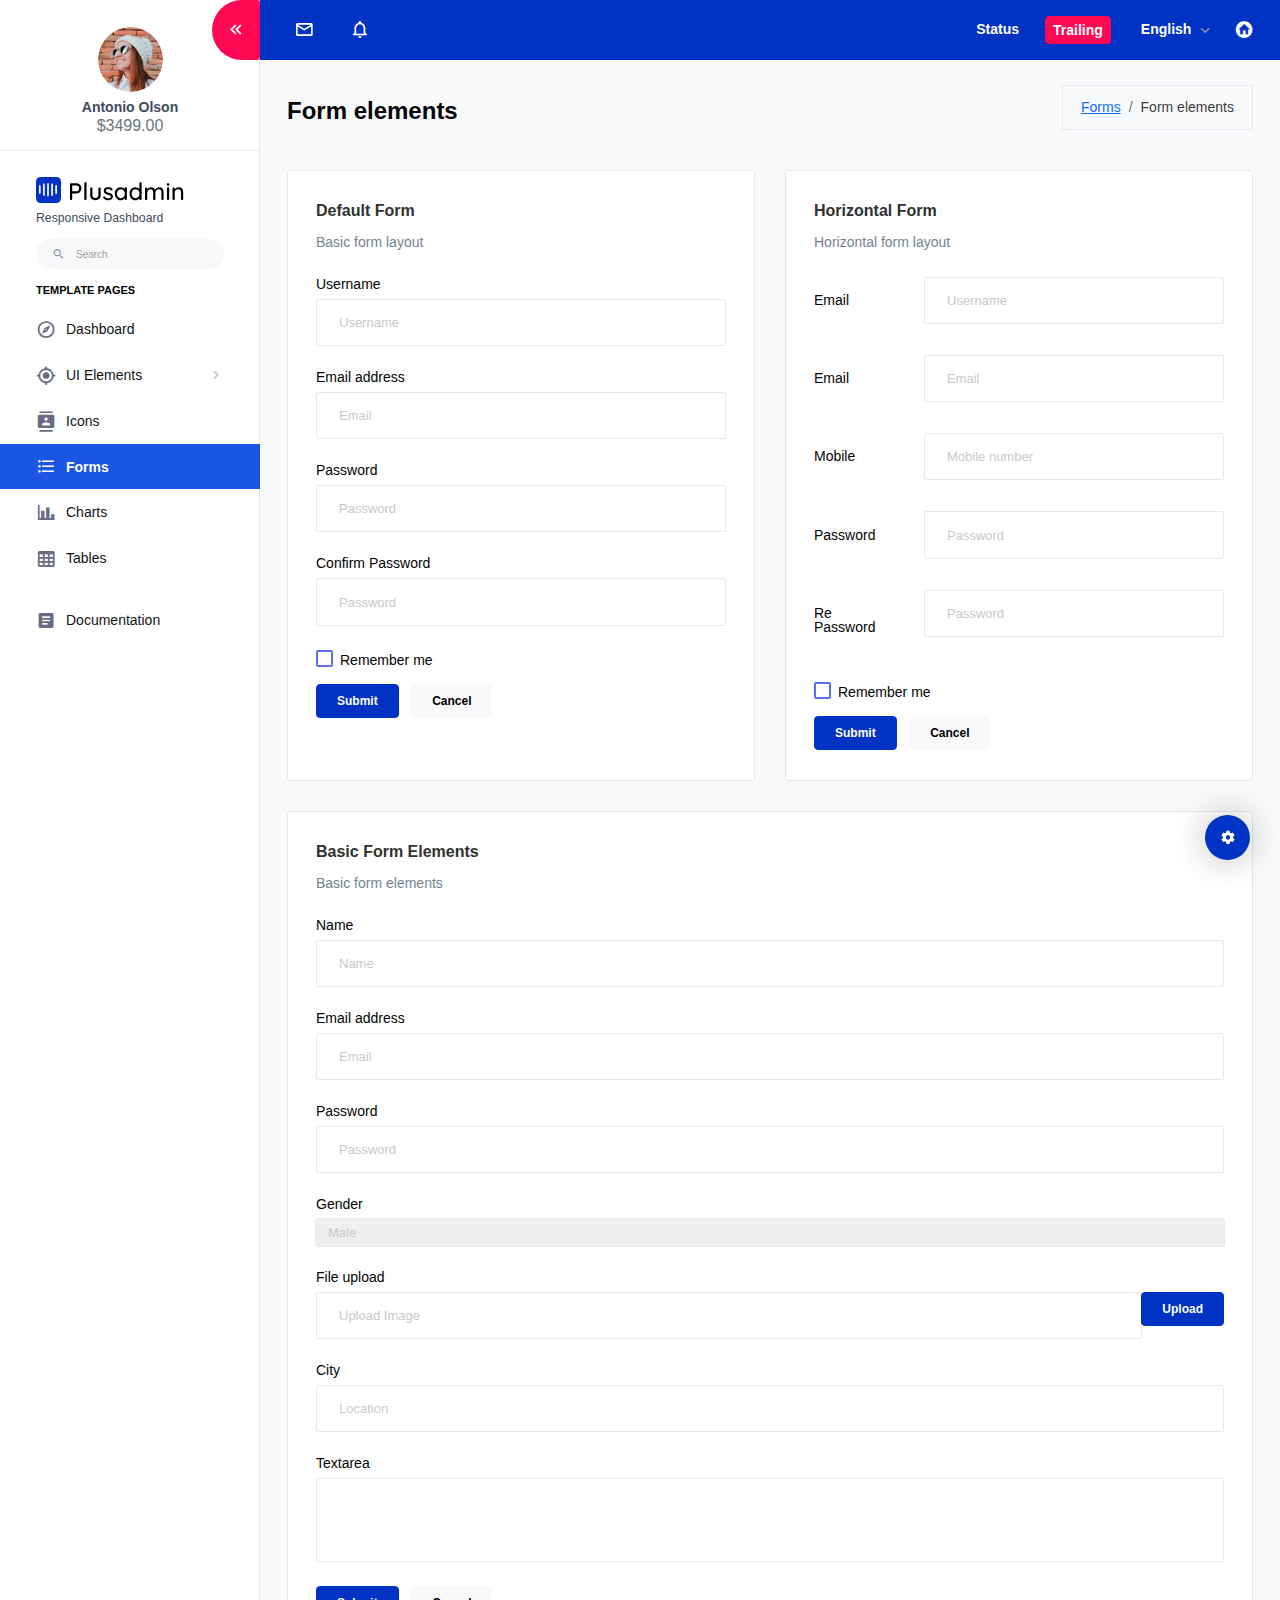
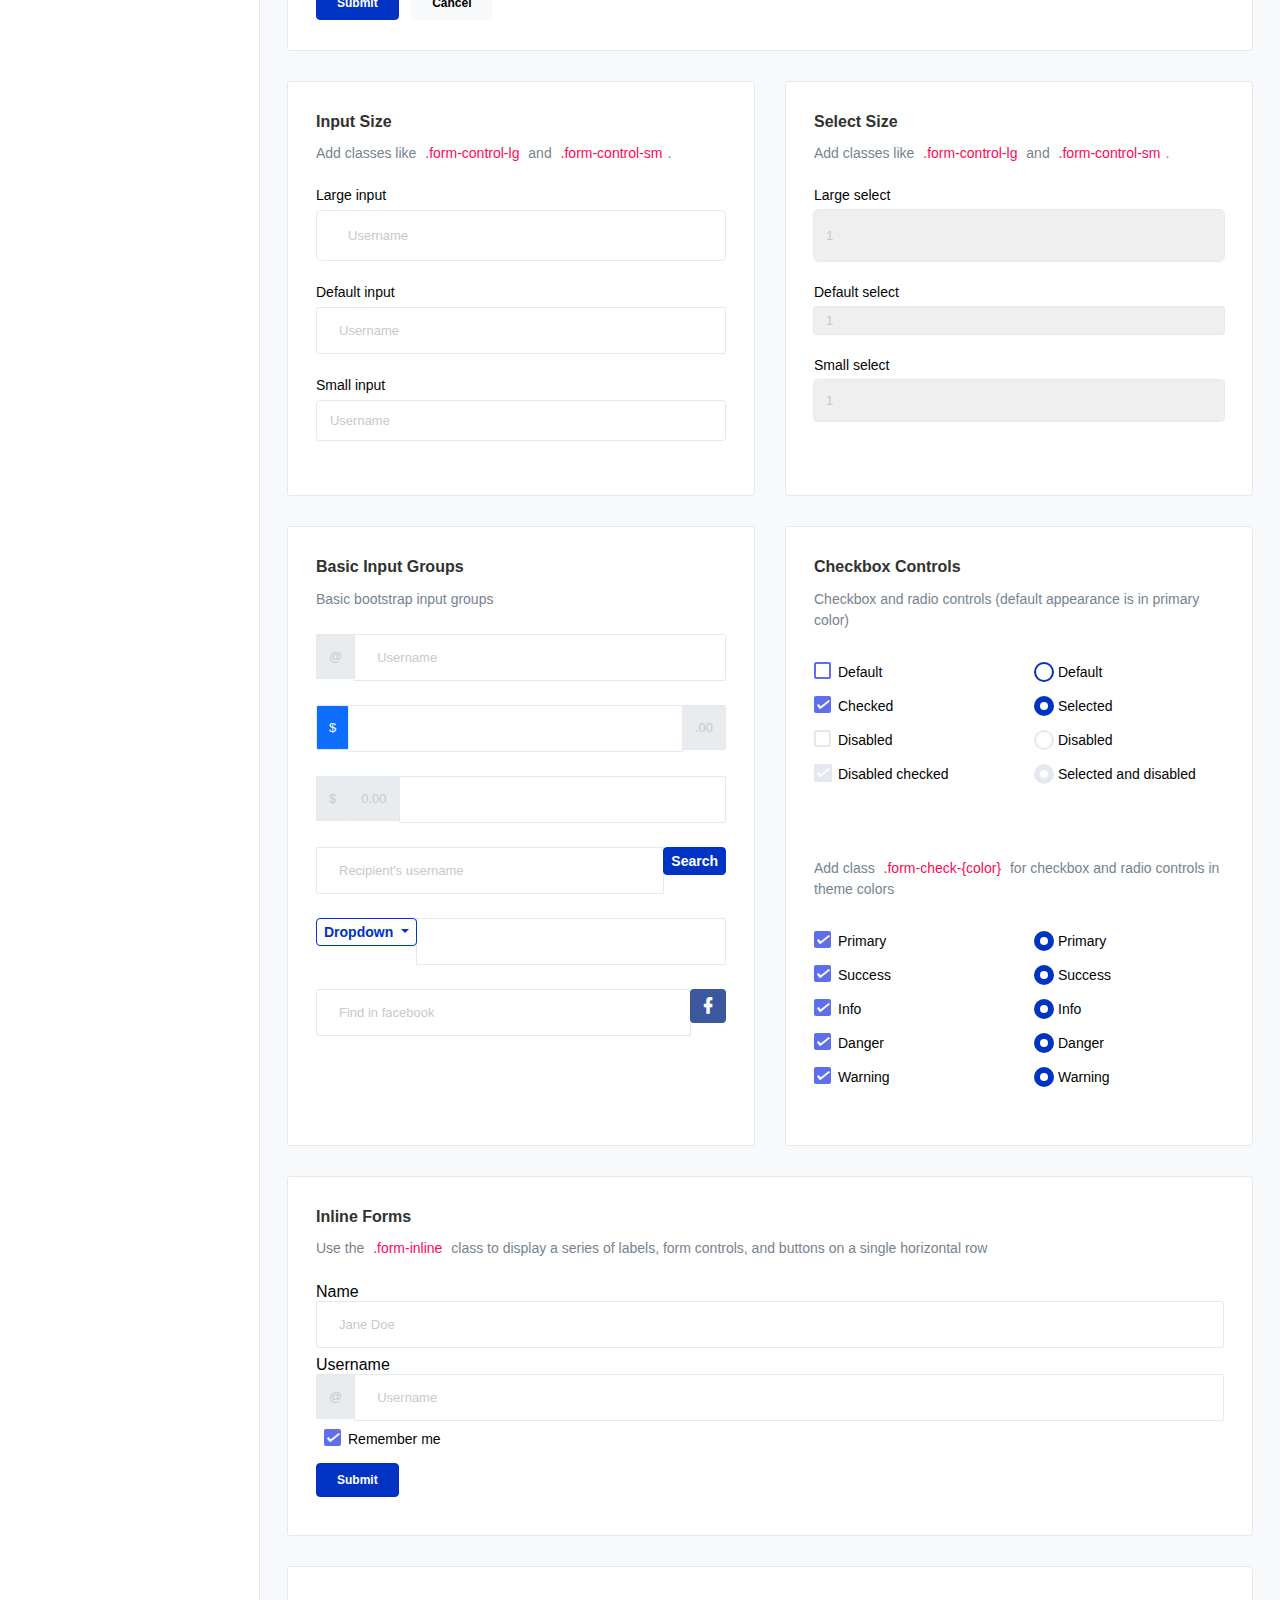
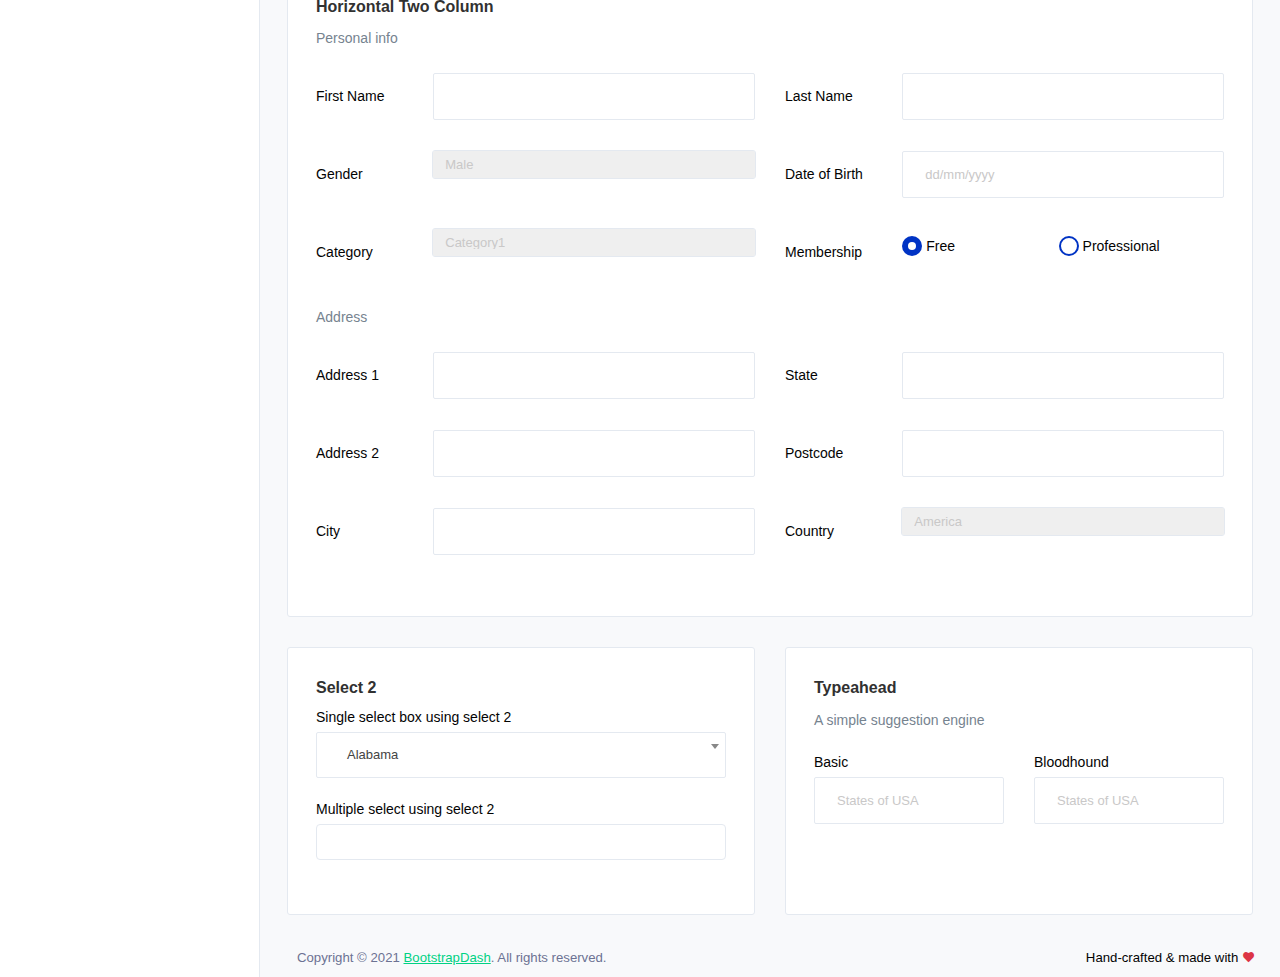
==== commit 357e4a12: "temped" ====
--- a/doctor/pages/forms/basic_elements.html
+++ b/doctor/pages/forms/basic_elements.html
@@ -17,7 +17,7 @@
     <!-- inject:css -->
     <!-- endinject -->
     <!-- Layout styles -->
-    <link rel="stylesheet" href="../../assets/css/demo_1/style.css" />
+    <link rel="stylesheet" href="../../assets/css/style.css" />
     <!-- End layout styles -->
     <link rel="shortcut icon" href="../../assets/images/favicon.png" />
   </head>
--- a/doctor/assets/css/style.css
+++ b/doctor/assets/css/style.css
@@ -0,0 +1,16026 @@
+/*-------------------------------------------------------------------
+  ===== Table of Contents =====
+
+  * Bootstrap functions
+  * Template variables
+  * SCSS Compass Functions
+  * Boostrap Main SCSS
+  * Template mixins
+    + Animation Mixins
+    + Background Mixins
+    + Badge Mixins
+    + Button Mixins
+    + Miscellaneous Mixins
+    + BlockQuote Mixins
+    + Cards Mixins
+    + Color Functions Mixins
+    + Tooltips
+    + popovers
+  * Core Styles
+    + Reset Styles
+    + Fonts
+    + Functions
+    + Backgrounds
+    + Typography
+    + Miscellaneous
+    + Footer
+    + Layouts
+    + Utilities
+    + Demo styles
+  * Components
+    + Accordions
+    + Badges
+    + Bootstrap Alerts
+    + Boostrap Progress
+    + Buttons
+    + Breadcrumbs
+    + Cards
+    + Checkboxes and Radios
+    + Dropdowns
+    + Forms
+    + Google maps
+    + Icons
+    + Loaders
+    + Lists
+    + Modals
+    + Pagination
+    + Popover
+    + Preview
+    + Tables
+    + Tabs
+    + Timeline
+    + Todo List
+    + Tooltips
+    + User Profile
+    + Pricing table
+  * Email
+    + Mail Sidebar
+    + Mail List Container
+    + Message Content
+  * Plugin Overrides
+    + Ace Editor
+    + Avgrund Popup
+    + Bootstrap Tour
+    + Chartist
+    + CodeMirror
+    + Colcade
+    + Colorpicker
+    + Context Menu
+    + Data Tables
+    + Datepicker
+    + Dropify
+    + Dropzone
+    + Flot chart
+    + Full Calendar
+    + Google Charts
+    + Icheck
+    + Jquery File Upload
+    + Js-grid
+    + Jvectormap
+    + Light Gallery
+    + Listify
+    + No-ui-slider
+    + Owl-carousel
+    + Progressbar-js
+    + Pws-tabs
+    + Quill Editor
+    + Rating
+    + Select2
+    + Summernote Editor
+    + SweetAlert
+    + Switchery
+    + Tags
+    + TinyMCE Editor
+    + Toast
+    + Typeahead
+    + Wysi Editor
+    + X-editable
+    + Wizard
+  * Landing screens
+    + Auth
+    + Lock Screen
+-------------------------------------------------------------------*/
+/*-------------------------------------------------------------------*/
+/* === Import Bootstrap functions and variables === */
+/*-------------------------------------------------------------------*/
+/* === Import template variables === */
+/*-------------------------------------------------------------------*/
+/* === SCSS Compass Functions === */
+
+@-webkit-keyframes flash {
+  0% {
+    opacity: 1; }
+  25% {
+    opacity: 0; }
+  50% {
+    opacity: 1; }
+  75% {
+    opacity: 0; }
+  100% {
+    opacity: 1; } }
+
+@keyframes flash {
+  0% {
+    opacity: 1; }
+  25% {
+    opacity: 0; }
+  50% {
+    opacity: 1; }
+  75% {
+    opacity: 0; }
+  100% {
+    opacity: 1; } }
+
+@-webkit-keyframes bounce {
+  0% {
+    -webkit-transform: translateY(0);
+    transform: translateY(0); }
+  20% {
+    -webkit-transform: translateY(0);
+    transform: translateY(0); }
+  40% {
+    -webkit-transform: translateY(-30px);
+    transform: translateY(-30px); }
+  50% {
+    -webkit-transform: translateY(0);
+    transform: translateY(0); }
+  60% {
+    -webkit-transform: translateY(-15px);
+    transform: translateY(-15px); }
+  80% {
+    -webkit-transform: translateY(0);
+    transform: translateY(0); }
+  100% {
+    -webkit-transform: translateY(0);
+    transform: translateY(0); } }
+
+@keyframes bounce {
+  0% {
+    -webkit-transform: translateY(0);
+    transform: translateY(0); }
+  20% {
+    -webkit-transform: translateY(0);
+    transform: translateY(0); }
+  40% {
+    -webkit-transform: translateY(-30px);
+    transform: translateY(-30px); }
+  50% {
+    -webkit-transform: translateY(0);
+    transform: translateY(0); }
+  60% {
+    -webkit-transform: translateY(-15px);
+    transform: translateY(-15px); }
+  80% {
+    -webkit-transform: translateY(0);
+    transform: translateY(0); }
+  100% {
+    -webkit-transform: translateY(0);
+    transform: translateY(0); } }
+
+@-webkit-keyframes shake {
+  0% {
+    -webkit-transform: translateX(0);
+    transform: translateX(0); }
+  10% {
+    -webkit-transform: translateX(-10px);
+    transform: translateX(-10px); }
+  20% {
+    -webkit-transform: translateX(10px);
+    transform: translateX(10px); }
+  30% {
+    -webkit-transform: translateX(-10px);
+    transform: translateX(-10px); }
+  40% {
+    -webkit-transform: translateX(10px);
+    transform: translateX(10px); }
+  50% {
+    -webkit-transform: translateX(-10px);
+    transform: translateX(-10px); }
+  60% {
+    -webkit-transform: translateX(10px);
+    transform: translateX(10px); }
+  70% {
+    -webkit-transform: translateX(-10px);
+    transform: translateX(-10px); }
+  80% {
+    -webkit-transform: translateX(10px);
+    transform: translateX(10px); }
+  90% {
+    -webkit-transform: translateX(-10px);
+    transform: translateX(-10px); }
+  100% {
+    -webkit-transform: translateX(0);
+    transform: translateX(0); } }
+
+@keyframes shake {
+  0% {
+    -webkit-transform: translateX(0);
+    transform: translateX(0); }
+  10% {
+    -webkit-transform: translateX(-10px);
+    transform: translateX(-10px); }
+  20% {
+    -webkit-transform: translateX(10px);
+    transform: translateX(10px); }
+  30% {
+    -webkit-transform: translateX(-10px);
+    transform: translateX(-10px); }
+  40% {
+    -webkit-transform: translateX(10px);
+    transform: translateX(10px); }
+  50% {
+    -webkit-transform: translateX(-10px);
+    transform: translateX(-10px); }
+  60% {
+    -webkit-transform: translateX(10px);
+    transform: translateX(10px); }
+  70% {
+    -webkit-transform: translateX(-10px);
+    transform: translateX(-10px); }
+  80% {
+    -webkit-transform: translateX(10px);
+    transform: translateX(10px); }
+  90% {
+    -webkit-transform: translateX(-10px);
+    transform: translateX(-10px); }
+  100% {
+    -webkit-transform: translateX(0);
+    transform: translateX(0); } }
+
+@-webkit-keyframes tada {
+  0% {
+    -webkit-transform: scale(1, 1);
+    transform: scale(1, 1); }
+  10% {
+    -webkit-transform: scale(0.9) rotate(-3deg);
+    transform: scale(0.9) rotate(-3deg); }
+  20% {
+    -webkit-transform: scale(0.9) rotate(-3deg);
+    transform: scale(0.9) rotate(-3deg); }
+  30% {
+    -webkit-transform: scale(1.1) rotate(3deg);
+    transform: scale(1.1) rotate(3deg); }
+  40% {
+    -webkit-transform: scale(1.1) rotate(-3deg);
+    transform: scale(1.1) rotate(-3deg); }
+  50% {
+    -webkit-transform: scale(1.1) rotate(3deg);
+    transform: scale(1.1) rotate(3deg); }
+  60% {
+    -webkit-transform: scale(1.1) rotate(-3deg);
+    transform: scale(1.1) rotate(-3deg); }
+  70% {
+    -webkit-transform: scale(1.1) rotate(3deg);
+    transform: scale(1.1) rotate(3deg); }
+  80% {
+    -webkit-transform: scale(1.1) rotate(-3deg);
+    transform: scale(1.1) rotate(-3deg); }
+  90% {
+    -webkit-transform: scale(1.1) rotate(3deg);
+    transform: scale(1.1) rotate(3deg); }
+  100% {
+    -webkit-transform: scale(1) rotate(0);
+    transform: scale(1) rotate(0); } }
+
+@keyframes tada {
+  0% {
+    -webkit-transform: scale(1, 1);
+    transform: scale(1, 1); }
+  10% {
+    -webkit-transform: scale(0.9) rotate(-3deg);
+    transform: scale(0.9) rotate(-3deg); }
+  20% {
+    -webkit-transform: scale(0.9) rotate(-3deg);
+    transform: scale(0.9) rotate(-3deg); }
+  30% {
+    -webkit-transform: scale(1.1) rotate(3deg);
+    transform: scale(1.1) rotate(3deg); }
+  40% {
+    -webkit-transform: scale(1.1) rotate(-3deg);
+    transform: scale(1.1) rotate(-3deg); }
+  50% {
+    -webkit-transform: scale(1.1) rotate(3deg);
+    transform: scale(1.1) rotate(3deg); }
+  60% {
+    -webkit-transform: scale(1.1) rotate(-3deg);
+    transform: scale(1.1) rotate(-3deg); }
+  70% {
+    -webkit-transform: scale(1.1) rotate(3deg);
+    transform: scale(1.1) rotate(3deg); }
+  80% {
+    -webkit-transform: scale(1.1) rotate(-3deg);
+    transform: scale(1.1) rotate(-3deg); }
+  90% {
+    -webkit-transform: scale(1.1) rotate(3deg);
+    transform: scale(1.1) rotate(3deg); }
+  100% {
+    -webkit-transform: scale(1) rotate(0);
+    transform: scale(1) rotate(0); } }
+
+@-webkit-keyframes swing {
+  20%, 40%, 60%, 80%, 100% {
+    -webkit-transform-origin: top center 50%;
+    transform-origin: top center 50%; }
+  20% {
+    -webkit-transform: rotate(15deg);
+    transform: rotate(15deg); }
+  40% {
+    -webkit-transform: rotate(-10deg);
+    transform: rotate(-10deg); }
+  60% {
+    -webkit-transform: rotate(5deg);
+    transform: rotate(5deg); }
+  80% {
+    -webkit-transform: rotate(-5deg);
+    transform: rotate(-5deg); }
+  100% {
+    -webkit-transform: rotate(0deg);
+    transform: rotate(0deg); } }
+
+@keyframes swing {
+  20%, 40%, 60%, 80%, 100% {
+    -webkit-transform-origin: top center 50%;
+    transform-origin: top center 50%; }
+  20% {
+    -webkit-transform: rotate(15deg);
+    transform: rotate(15deg); }
+  40% {
+    -webkit-transform: rotate(-10deg);
+    transform: rotate(-10deg); }
+  60% {
+    -webkit-transform: rotate(5deg);
+    transform: rotate(5deg); }
+  80% {
+    -webkit-transform: rotate(-5deg);
+    transform: rotate(-5deg); }
+  100% {
+    -webkit-transform: rotate(0deg);
+    transform: rotate(0deg); } }
+
+@-webkit-keyframes wobble {
+  0% {
+    -webkit-transform: translateX(0%);
+    transform: translateX(0%); }
+  15% {
+    -webkit-transform: translateX(-25%) rotate(-5deg);
+    transform: translateX(-25%) rotate(-5deg); }
+  30% {
+    -webkit-transform: translateX(20%) rotate(3deg);
+    transform: translateX(20%) rotate(3deg); }
+  45% {
+    -webkit-transform: translateX(-15%) rotate(-3deg);
+    transform: translateX(-15%) rotate(-3deg); }
+  60% {
+    -webkit-transform: translateX(10%) rotate(2deg);
+    transform: translateX(10%) rotate(2deg); }
+  75% {
+    -webkit-transform: translateX(-5%) rotate(-1deg);
+    transform: translateX(-5%) rotate(-1deg); }
+  100% {
+    -webkit-transform: translateX(0%);
+    transform: translateX(0%); } }
+
+@keyframes wobble {
+  0% {
+    -webkit-transform: translateX(0%);
+    transform: translateX(0%); }
+  15% {
+    -webkit-transform: translateX(-25%) rotate(-5deg);
+    transform: translateX(-25%) rotate(-5deg); }
+  30% {
+    -webkit-transform: translateX(20%) rotate(3deg);
+    transform: translateX(20%) rotate(3deg); }
+  45% {
+    -webkit-transform: translateX(-15%) rotate(-3deg);
+    transform: translateX(-15%) rotate(-3deg); }
+  60% {
+    -webkit-transform: translateX(10%) rotate(2deg);
+    transform: translateX(10%) rotate(2deg); }
+  75% {
+    -webkit-transform: translateX(-5%) rotate(-1deg);
+    transform: translateX(-5%) rotate(-1deg); }
+  100% {
+    -webkit-transform: translateX(0%);
+    transform: translateX(0%); } }
+
+@-webkit-keyframes pulse {
+  0% {
+    -webkit-transform: scale(1, 1);
+    transform: scale(1, 1); }
+  50% {
+    -webkit-transform: scale(1.1, 1.1);
+    transform: scale(1.1, 1.1); }
+  100% {
+    -webkit-transform: scale(1, 1);
+    transform: scale(1, 1); } }
+
+@keyframes pulse {
+  0% {
+    -webkit-transform: scale(1, 1);
+    transform: scale(1, 1); }
+  50% {
+    -webkit-transform: scale(1.1, 1.1);
+    transform: scale(1.1, 1.1); }
+  100% {
+    -webkit-transform: scale(1, 1);
+    transform: scale(1, 1); } }
+
+@-webkit-keyframes wiggle {
+  0% {
+    -webkit-transform: skewX(9deg);
+    transform: skewX(9deg); }
+  10% {
+    -webkit-transform: skewX(-8deg);
+    transform: skewX(-8deg); }
+  20% {
+    -webkit-transform: skewX(7deg);
+    transform: skewX(7deg); }
+  30% {
+    -webkit-transform: skewX(-6deg);
+    transform: skewX(-6deg); }
+  40% {
+    -webkit-transform: skewX(5deg);
+    transform: skewX(5deg); }
+  50% {
+    -webkit-transform: skewX(-4deg);
+    transform: skewX(-4deg); }
+  60% {
+    -webkit-transform: skewX(3deg);
+    transform: skewX(3deg); }
+  70% {
+    -webkit-transform: skewX(-2deg);
+    transform: skewX(-2deg); }
+  80% {
+    -webkit-transform: skewX(1deg);
+    transform: skewX(1deg); }
+  90% {
+    -webkit-transform: skewX(0deg);
+    transform: skewX(0deg); }
+  100% {
+    -webkit-transform: skewX(0deg);
+    transform: skewX(0deg); } }
+
+@keyframes wiggle {
+  0% {
+    -webkit-transform: skewX(9deg);
+    transform: skewX(9deg); }
+  10% {
+    -webkit-transform: skewX(-8deg);
+    transform: skewX(-8deg); }
+  20% {
+    -webkit-transform: skewX(7deg);
+    transform: skewX(7deg); }
+  30% {
+    -webkit-transform: skewX(-6deg);
+    transform: skewX(-6deg); }
+  40% {
+    -webkit-transform: skewX(5deg);
+    transform: skewX(5deg); }
+  50% {
+    -webkit-transform: skewX(-4deg);
+    transform: skewX(-4deg); }
+  60% {
+    -webkit-transform: skewX(3deg);
+    transform: skewX(3deg); }
+  70% {
+    -webkit-transform: skewX(-2deg);
+    transform: skewX(-2deg); }
+  80% {
+    -webkit-transform: skewX(1deg);
+    transform: skewX(1deg); }
+  90% {
+    -webkit-transform: skewX(0deg);
+    transform: skewX(0deg); }
+  100% {
+    -webkit-transform: skewX(0deg);
+    transform: skewX(0deg); } }
+
+@-webkit-keyframes bounceOut {
+  0% {
+    -webkit-transform: scale(1, 1);
+    transform: scale(1, 1); }
+  25% {
+    -webkit-transform: scale(0.95, 0.95);
+    transform: scale(0.95, 0.95); }
+  50% {
+    opacity: 1;
+    -webkit-transform: scale(1.1, 1.1);
+    transform: scale(1.1, 1.1); }
+  100% {
+    opacity: 0;
+    -webkit-transform: scale(0.3, 0.3);
+    transform: scale(0.3, 0.3); } }
+
+@keyframes bounceOut {
+  0% {
+    -webkit-transform: scale(1, 1);
+    transform: scale(1, 1); }
+  25% {
+    -webkit-transform: scale(0.95, 0.95);
+    transform: scale(0.95, 0.95); }
+  50% {
+    opacity: 1;
+    -webkit-transform: scale(1.1, 1.1);
+    transform: scale(1.1, 1.1); }
+  100% {
+    opacity: 0;
+    -webkit-transform: scale(0.3, 0.3);
+    transform: scale(0.3, 0.3); } }
+
+@-webkit-keyframes bounceOutUp {
+  0% {
+    -webkit-transform: translateY(0);
+    transform: translateY(0); }
+  20% {
+    opacity: 1;
+    -webkit-transform: translateY(20px);
+    transform: translateY(20px); }
+  100% {
+    opacity: 0;
+    -webkit-transform: translateY(-2000px);
+    transform: translateY(-2000px); } }
+
+@keyframes bounceOutUp {
+  0% {
+    -webkit-transform: translateY(0);
+    transform: translateY(0); }
+  20% {
+    opacity: 1;
+    -webkit-transform: translateY(20px);
+    transform: translateY(20px); }
+  100% {
+    opacity: 0;
+    -webkit-transform: translateY(-2000px);
+    transform: translateY(-2000px); } }
+
+@-webkit-keyframes bounceOutDown {
+  0% {
+    -webkit-transform: translateY(0);
+    transform: translateY(0); }
+  20% {
+    opacity: 1;
+    -webkit-transform: translateY(-20px);
+    transform: translateY(-20px); }
+  100% {
+    opacity: 0;
+    -webkit-transform: translateY(2000px);
+    transform: translateY(2000px); } }
+
+@keyframes bounceOutDown {
+  0% {
+    -webkit-transform: translateY(0);
+    transform: translateY(0); }
+  20% {
+    opacity: 1;
+    -webkit-transform: translateY(-20px);
+    transform: translateY(-20px); }
+  100% {
+    opacity: 0;
+    -webkit-transform: translateY(2000px);
+    transform: translateY(2000px); } }
+
+@-webkit-keyframes bounceOutLeft {
+  0% {
+    -webkit-transform: translateX(0);
+    transform: translateX(0); }
+  20% {
+    opacity: 1;
+    -webkit-transform: translateX(20px);
+    transform: translateX(20px); }
+  100% {
+    opacity: 0;
+    -webkit-transform: translateX(-2000px);
+    transform: translateX(-2000px); } }
+
+@keyframes bounceOutLeft {
+  0% {
+    -webkit-transform: translateX(0);
+    transform: translateX(0); }
+  20% {
+    opacity: 1;
+    -webkit-transform: translateX(20px);
+    transform: translateX(20px); }
+  100% {
+    opacity: 0;
+    -webkit-transform: translateX(-2000px);
+    transform: translateX(-2000px); } }
+
+@-webkit-keyframes bounceOutRight {
+  0% {
+    -webkit-transform: translateX(0);
+    transform: translateX(0); }
+  20% {
+    opacity: 1;
+    -webkit-transform: translateX(-20px);
+    transform: translateX(-20px); }
+  100% {
+    opacity: 0;
+    -webkit-transform: translateX(2000px);
+    transform: translateX(2000px); } }
+
+@keyframes bounceOutRight {
+  0% {
+    -webkit-transform: translateX(0);
+    transform: translateX(0); }
+  20% {
+    opacity: 1;
+    -webkit-transform: translateX(-20px);
+    transform: translateX(-20px); }
+  100% {
+    opacity: 0;
+    -webkit-transform: translateX(2000px);
+    transform: translateX(2000px); } }
+
+@-webkit-keyframes bounceIn {
+  0% {
+    opacity: 0;
+    -webkit-transform: scale(0.3, 0.3);
+    transform: scale(0.3, 0.3); }
+  50% {
+    opacity: 1;
+    -webkit-transform: scale(1.05, 1.05);
+    transform: scale(1.05, 1.05); }
+  70% {
+    -webkit-transform: scale(0.9, 0.9);
+    transform: scale(0.9, 0.9); }
+  100% {
+    -webkit-transform: scale(1, 1);
+    transform: scale(1, 1); } }
+
+@keyframes bounceIn {
+  0% {
+    opacity: 0;
+    -webkit-transform: scale(0.3, 0.3);
+    transform: scale(0.3, 0.3); }
+  50% {
+    opacity: 1;
+    -webkit-transform: scale(1.05, 1.05);
+    transform: scale(1.05, 1.05); }
+  70% {
+    -webkit-transform: scale(0.9, 0.9);
+    transform: scale(0.9, 0.9); }
+  100% {
+    -webkit-transform: scale(1, 1);
+    transform: scale(1, 1); } }
+
+@-webkit-keyframes bounceInDown {
+  0% {
+    opacity: 0;
+    -webkit-transform: translateY(-2000px);
+    transform: translateY(-2000px); }
+  60% {
+    opacity: 1;
+    -webkit-transform: translateY(30px);
+    transform: translateY(30px); }
+  80% {
+    -webkit-transform: translateY(-10px);
+    transform: translateY(-10px); }
+  100% {
+    -webkit-transform: translateY(0);
+    transform: translateY(0); } }
+
+@keyframes bounceInDown {
+  0% {
+    opacity: 0;
+    -webkit-transform: translateY(-2000px);
+    transform: translateY(-2000px); }
+  60% {
+    opacity: 1;
+    -webkit-transform: translateY(30px);
+    transform: translateY(30px); }
+  80% {
+    -webkit-transform: translateY(-10px);
+    transform: translateY(-10px); }
+  100% {
+    -webkit-transform: translateY(0);
+    transform: translateY(0); } }
+
+@-webkit-keyframes bounceInUp {
+  0% {
+    opacity: 0;
+    -webkit-transform: translateY(2000px);
+    transform: translateY(2000px); }
+  60% {
+    opacity: 1;
+    -webkit-transform: translateY(-30px);
+    transform: translateY(-30px); }
+  80% {
+    -webkit-transform: translateY(10px);
+    transform: translateY(10px); }
+  100% {
+    -webkit-transform: translateY(0);
+    transform: translateY(0); } }
+
+@keyframes bounceInUp {
+  0% {
+    opacity: 0;
+    -webkit-transform: translateY(2000px);
+    transform: translateY(2000px); }
+  60% {
+    opacity: 1;
+    -webkit-transform: translateY(-30px);
+    transform: translateY(-30px); }
+  80% {
+    -webkit-transform: translateY(10px);
+    transform: translateY(10px); }
+  100% {
+    -webkit-transform: translateY(0);
+    transform: translateY(0); } }
+
+@-webkit-keyframes bounceInRight {
+  0% {
+    opacity: 0;
+    -webkit-transform: translateX(2000px);
+    transform: translateX(2000px); }
+  60% {
+    opacity: 1;
+    -webkit-transform: translateX(-30px);
+    transform: translateX(-30px); }
+  80% {
+    -webkit-transform: translateX(10px);
+    transform: translateX(10px); }
+  100% {
+    -webkit-transform: translateX(0);
+    transform: translateX(0); } }
+
+@keyframes bounceInRight {
+  0% {
+    opacity: 0;
+    -webkit-transform: translateX(2000px);
+    transform: translateX(2000px); }
+  60% {
+    opacity: 1;
+    -webkit-transform: translateX(-30px);
+    transform: translateX(-30px); }
+  80% {
+    -webkit-transform: translateX(10px);
+    transform: translateX(10px); }
+  100% {
+    -webkit-transform: translateX(0);
+    transform: translateX(0); } }
+
+@-webkit-keyframes bounceInLeft {
+  0% {
+    opacity: 0;
+    -webkit-transform: translateX(-2000px);
+    transform: translateX(-2000px); }
+  60% {
+    opacity: 1;
+    -webkit-transform: translateX(30px);
+    transform: translateX(30px); }
+  80% {
+    -webkit-transform: translateX(-10px);
+    transform: translateX(-10px); }
+  100% {
+    -webkit-transform: translateX(0);
+    transform: translateX(0); } }
+
+@keyframes bounceInLeft {
+  0% {
+    opacity: 0;
+    -webkit-transform: translateX(-2000px);
+    transform: translateX(-2000px); }
+  60% {
+    opacity: 1;
+    -webkit-transform: translateX(30px);
+    transform: translateX(30px); }
+  80% {
+    -webkit-transform: translateX(-10px);
+    transform: translateX(-10px); }
+  100% {
+    -webkit-transform: translateX(0);
+    transform: translateX(0); } }
+
+@-webkit-keyframes fadeOut {
+  0% {
+    opacity: 1; }
+  100% {
+    opacity: 0; } }
+
+@keyframes fadeOut {
+  0% {
+    opacity: 1; }
+  100% {
+    opacity: 0; } }
+
+@-webkit-keyframes fadeOutUp {
+  0% {
+    -webkit-transform: translateY(0);
+    transform: translateY(0);
+    opacity: 1; }
+  100% {
+    -webkit-transform: translateY(-20px);
+    transform: translateY(-20px);
+    opacity: 0; } }
+
+@keyframes fadeOutUp {
+  0% {
+    -webkit-transform: translateY(0);
+    transform: translateY(0);
+    opacity: 1; }
+  100% {
+    -webkit-transform: translateY(-20px);
+    transform: translateY(-20px);
+    opacity: 0; } }
+
+@-webkit-keyframes fadeOutDown {
+  0% {
+    -webkit-transform: translateY(0);
+    transform: translateY(0);
+    opacity: 1; }
+  100% {
+    -webkit-transform: translateY(20px);
+    transform: translateY(20px);
+    opacity: 0; } }
+
+@keyframes fadeOutDown {
+  0% {
+    -webkit-transform: translateY(0);
+    transform: translateY(0);
+    opacity: 1; }
+  100% {
+    -webkit-transform: translateY(20px);
+    transform: translateY(20px);
+    opacity: 0; } }
+
+@-webkit-keyframes fadeOutRight {
+  0% {
+    -webkit-transform: translateX(0);
+    transform: translateX(0);
+    opacity: 1; }
+  100% {
+    -webkit-transform: translateX(20px);
+    transform: translateX(20px);
+    opacity: 0; } }
+
+@keyframes fadeOutRight {
+  0% {
+    -webkit-transform: translateX(0);
+    transform: translateX(0);
+    opacity: 1; }
+  100% {
+    -webkit-transform: translateX(20px);
+    transform: translateX(20px);
+    opacity: 0; } }
+
+@-webkit-keyframes fadeOutLeft {
+  0% {
+    -webkit-transform: translateX(0);
+    transform: translateX(0);
+    opacity: 1; }
+  100% {
+    -webkit-transform: translateX(-20px);
+    transform: translateX(-20px);
+    opacity: 0; } }
+
+@keyframes fadeOutLeft {
+  0% {
+    -webkit-transform: translateX(0);
+    transform: translateX(0);
+    opacity: 1; }
+  100% {
+    -webkit-transform: translateX(-20px);
+    transform: translateX(-20px);
+    opacity: 0; } }
+
+@-webkit-keyframes fadeOutUpBig {
+  0% {
+    -webkit-transform: translateY(0);
+    transform: translateY(0);
+    opacity: 1; }
+  100% {
+    -webkit-transform: translateY(-2000px);
+    transform: translateY(-2000px);
+    opacity: 0; } }
+
+@keyframes fadeOutUpBig {
+  0% {
+    -webkit-transform: translateY(0);
+    transform: translateY(0);
+    opacity: 1; }
+  100% {
+    -webkit-transform: translateY(-2000px);
+    transform: translateY(-2000px);
+    opacity: 0; } }
+
+@-webkit-keyframes fadeOutDownBig {
+  0% {
+    opacity: 1;
+    -webkit-transform: translateY(0);
+    transform: translateY(0); }
+  100% {
+    opacity: 0;
+    -webkit-transform: translateY(2000px);
+    transform: translateY(2000px); } }
+
+@keyframes fadeOutDownBig {
+  0% {
+    opacity: 1;
+    -webkit-transform: translateY(0);
+    transform: translateY(0); }
+  100% {
+    opacity: 0;
+    -webkit-transform: translateY(2000px);
+    transform: translateY(2000px); } }
+
+@-webkit-keyframes fadeOutRightBig {
+  0% {
+    opacity: 1;
+    -webkit-transform: translateX(0);
+    transform: translateX(0); }
+  100% {
+    opacity: 0;
+    -webkit-transform: translateX(2000px);
+    transform: translateX(2000px); } }
+
+@keyframes fadeOutRightBig {
+  0% {
+    opacity: 1;
+    -webkit-transform: translateX(0);
+    transform: translateX(0); }
+  100% {
+    opacity: 0;
+    -webkit-transform: translateX(2000px);
+    transform: translateX(2000px); } }
+
+@-webkit-keyframes fadeOutLeftBig {
+  0% {
+    opacity: 1;
+    -webkit-transform: translateX(0);
+    transform: translateX(0); }
+  100% {
+    opacity: 0;
+    -webkit-transform: translateX(-2000px);
+    transform: translateX(-2000px); } }
+
+@keyframes fadeOutLeftBig {
+  0% {
+    opacity: 1;
+    -webkit-transform: translateX(0);
+    transform: translateX(0); }
+  100% {
+    opacity: 0;
+    -webkit-transform: translateX(-2000px);
+    transform: translateX(-2000px); } }
+
+@-webkit-keyframes fadeIn {
+  0% {
+    opacity: 0; }
+  100% {
+    opacity: 1; } }
+
+@keyframes fadeIn {
+  0% {
+    opacity: 0; }
+  100% {
+    opacity: 1; } }
+
+@-webkit-keyframes fadeInUp {
+  0% {
+    -webkit-transform: translateY(20px);
+    transform: translateY(20px);
+    opacity: 0; }
+  100% {
+    -webkit-transform: translateY(0);
+    transform: translateY(0);
+    opacity: 1; } }
+
+@keyframes fadeInUp {
+  0% {
+    -webkit-transform: translateY(20px);
+    transform: translateY(20px);
+    opacity: 0; }
+  100% {
+    -webkit-transform: translateY(0);
+    transform: translateY(0);
+    opacity: 1; } }
+
+@-webkit-keyframes fadeInDown {
+  0% {
+    -webkit-transform: translateY(-20px);
+    transform: translateY(-20px);
+    opacity: 0; }
+  100% {
+    -webkit-transform: translateY(0);
+    transform: translateY(0);
+    opacity: 1; } }
+
+@keyframes fadeInDown {
+  0% {
+    -webkit-transform: translateY(-20px);
+    transform: translateY(-20px);
+    opacity: 0; }
+  100% {
+    -webkit-transform: translateY(0);
+    transform: translateY(0);
+    opacity: 1; } }
+
+@-webkit-keyframes fadeInRight {
+  0% {
+    -webkit-transform: translateX(20px);
+    transform: translateX(20px);
+    opacity: 0; }
+  100% {
+    -webkit-transform: translateX(0);
+    transform: translateX(0);
+    opacity: 1; } }
+
+@keyframes fadeInRight {
+  0% {
+    -webkit-transform: translateX(20px);
+    transform: translateX(20px);
+    opacity: 0; }
+  100% {
+    -webkit-transform: translateX(0);
+    transform: translateX(0);
+    opacity: 1; } }
+
+@-webkit-keyframes fadeInLeft {
+  0% {
+    -webkit-transform: translateX(-20px);
+    transform: translateX(-20px);
+    opacity: 0; }
+  100% {
+    -webkit-transform: translateX(0);
+    transform: translateX(0);
+    opacity: 1; } }
+
+@keyframes fadeInLeft {
+  0% {
+    -webkit-transform: translateX(-20px);
+    transform: translateX(-20px);
+    opacity: 0; }
+  100% {
+    -webkit-transform: translateX(0);
+    transform: translateX(0);
+    opacity: 1; } }
+
+@-webkit-keyframes fadeInUpBig {
+  0% {
+    -webkit-transform: translateY(2000px);
+    transform: translateY(2000px);
+    opacity: 0; }
+  100% {
+    -webkit-transform: translateY(0);
+    transform: translateY(0);
+    opacity: 1; } }
+
+@keyframes fadeInUpBig {
+  0% {
+    -webkit-transform: translateY(2000px);
+    transform: translateY(2000px);
+    opacity: 0; }
+  100% {
+    -webkit-transform: translateY(0);
+    transform: translateY(0);
+    opacity: 1; } }
+
+@-webkit-keyframes fadeInDownBig {
+  0% {
+    opacity: 0;
+    -webkit-transform: translateY(-2000px);
+    transform: translateY(-2000px); }
+  100% {
+    opacity: 1;
+    -webkit-transform: translateY(0);
+    transform: translateY(0); } }
+
+@keyframes fadeInDownBig {
+  0% {
+    opacity: 0;
+    -webkit-transform: translateY(-2000px);
+    transform: translateY(-2000px); }
+  100% {
+    opacity: 1;
+    -webkit-transform: translateY(0);
+    transform: translateY(0); } }
+
+@-webkit-keyframes fadeInRightBig {
+  0% {
+    opacity: 0;
+    -webkit-transform: translateX(2000px);
+    transform: translateX(2000px); }
+  100% {
+    opacity: 1;
+    -webkit-transform: translateX(0);
+    transform: translateX(0); } }
+
+@keyframes fadeInRightBig {
+  0% {
+    opacity: 0;
+    -webkit-transform: translateX(2000px);
+    transform: translateX(2000px); }
+  100% {
+    opacity: 1;
+    -webkit-transform: translateX(0);
+    transform: translateX(0); } }
+
+@-webkit-keyframes fadeInLeftBig {
+  0% {
+    opacity: 0;
+    -webkit-transform: translateX(-2000px);
+    transform: translateX(-2000px); }
+  100% {
+    opacity: 1;
+    -webkit-transform: translateX(0);
+    transform: translateX(0); } }
+
+@keyframes fadeInLeftBig {
+  0% {
+    opacity: 0;
+    -webkit-transform: translateX(-2000px);
+    transform: translateX(-2000px); }
+  100% {
+    opacity: 1;
+    -webkit-transform: translateX(0);
+    transform: translateX(0); } }
+
+@-webkit-keyframes flip {
+  0% {
+    -webkit-transform: perspective(400px) rotateY(0);
+    transform: perspective(400px) rotateY(0);
+    -webkit-animation-timing-function: ease-out;
+    animation-timing-function: ease-out; }
+  40% {
+    -webkit-transform: perspective(400px) translateZ(150px) rotateY(170deg);
+    transform: perspective(400px) translateZ(150px) rotateY(170deg);
+    -webkit-animation-timing-function: ease-out;
+    animation-timing-function: ease-out; }
+  50% {
+    -webkit-transform: perspective(400px) translateZ(150px) rotateY(190deg) scale(1);
+    transform: perspective(400px) translateZ(150px) rotateY(190deg) scale(1);
+    -webkit-animation-timing-function: ease-in;
+    animation-timing-function: ease-in; }
+  80% {
+    -webkit-transform: perspective(400px) rotateY(360deg) scale(0.95);
+    transform: perspective(400px) rotateY(360deg) scale(0.95);
+    -webkit-animation-timing-function: ease-in;
+    animation-timing-function: ease-in; }
+  100% {
+    -webkit-transform: perspective(400px) scale(1);
+    transform: perspective(400px) scale(1);
+    -webkit-animation-timing-function: ease-in;
+    animation-timing-function: ease-in; } }
+
+@keyframes flip {
+  0% {
+    -webkit-transform: perspective(400px) rotateY(0);
+    transform: perspective(400px) rotateY(0);
+    -webkit-animation-timing-function: ease-out;
+    animation-timing-function: ease-out; }
+  40% {
+    -webkit-transform: perspective(400px) translateZ(150px) rotateY(170deg);
+    transform: perspective(400px) translateZ(150px) rotateY(170deg);
+    -webkit-animation-timing-function: ease-out;
+    animation-timing-function: ease-out; }
+  50% {
+    -webkit-transform: perspective(400px) translateZ(150px) rotateY(190deg) scale(1);
+    transform: perspective(400px) translateZ(150px) rotateY(190deg) scale(1);
+    -webkit-animation-timing-function: ease-in;
+    animation-timing-function: ease-in; }
+  80% {
+    -webkit-transform: perspective(400px) rotateY(360deg) scale(0.95);
+    transform: perspective(400px) rotateY(360deg) scale(0.95);
+    -webkit-animation-timing-function: ease-in;
+    animation-timing-function: ease-in; }
+  100% {
+    -webkit-transform: perspective(400px) scale(1);
+    transform: perspective(400px) scale(1);
+    -webkit-animation-timing-function: ease-in;
+    animation-timing-function: ease-in; } }
+
+@-webkit-keyframes flipInX {
+  0% {
+    -webkit-transform: perspective(400px) rotateX(90deg);
+    transform: perspective(400px) rotateX(90deg);
+    filter: progid:DXImageTransform.Microsoft.Alpha(Opacity=0);
+    opacity: 0; }
+  40% {
+    -webkit-transform: perspective(400px) rotateX(-10deg);
+    transform: perspective(400px) rotateX(-10deg); }
+  70% {
+    -webkit-transform: perspective(400px) rotateX(10deg);
+    transform: perspective(400px) rotateX(10deg); }
+  100% {
+    -webkit-transform: perspective(400px) rotateX(0deg);
+    transform: perspective(400px) rotateX(0deg);
+    filter: progid:DXImageTransform.Microsoft.Alpha(Opacity=100);
+    opacity: 1; } }
+
+@keyframes flipInX {
+  0% {
+    -webkit-transform: perspective(400px) rotateX(90deg);
+    transform: perspective(400px) rotateX(90deg);
+    filter: progid:DXImageTransform.Microsoft.Alpha(Opacity=0);
+    opacity: 0; }
+  40% {
+    -webkit-transform: perspective(400px) rotateX(-10deg);
+    transform: perspective(400px) rotateX(-10deg); }
+  70% {
+    -webkit-transform: perspective(400px) rotateX(10deg);
+    transform: perspective(400px) rotateX(10deg); }
+  100% {
+    -webkit-transform: perspective(400px) rotateX(0deg);
+    transform: perspective(400px) rotateX(0deg);
+    filter: progid:DXImageTransform.Microsoft.Alpha(Opacity=100);
+    opacity: 1; } }
+
+@-webkit-keyframes flipOutX {
+  0% {
+    -webkit-transform: perspective(400px) rotateX(0deg);
+    transform: perspective(400px) rotateX(0deg);
+    filter: progid:DXImageTransform.Microsoft.Alpha(Opacity=100);
+    opacity: 1; }
+  100% {
+    -webkit-transform: perspective(400px) rotateX(90deg);
+    transform: perspective(400px) rotateX(90deg);
+    filter: progid:DXImageTransform.Microsoft.Alpha(Opacity=0);
+    opacity: 0; } }
+
+@keyframes flipOutX {
+  0% {
+    -webkit-transform: perspective(400px) rotateX(0deg);
+    transform: perspective(400px) rotateX(0deg);
+    filter: progid:DXImageTransform.Microsoft.Alpha(Opacity=100);
+    opacity: 1; }
+  100% {
+    -webkit-transform: perspective(400px) rotateX(90deg);
+    transform: perspective(400px) rotateX(90deg);
+    filter: progid:DXImageTransform.Microsoft.Alpha(Opacity=0);
+    opacity: 0; } }
+
+@-webkit-keyframes flipInY {
+  0% {
+    -webkit-transform: perspective(400px) rotateY(90deg);
+    transform: perspective(400px) rotateY(90deg);
+    filter: progid:DXImageTransform.Microsoft.Alpha(Opacity=0);
+    opacity: 0; }
+  40% {
+    -webkit-transform: perspective(400px) rotateY(-10deg);
+    transform: perspective(400px) rotateY(-10deg); }
+  70% {
+    -webkit-transform: perspective(400px) rotateY(10deg);
+    transform: perspective(400px) rotateY(10deg); }
+  100% {
+    -webkit-transform: perspective(400px) rotateY(0deg);
+    transform: perspective(400px) rotateY(0deg);
+    filter: progid:DXImageTransform.Microsoft.Alpha(Opacity=100);
+    opacity: 1; } }
+
+@keyframes flipInY {
+  0% {
+    -webkit-transform: perspective(400px) rotateY(90deg);
+    transform: perspective(400px) rotateY(90deg);
+    filter: progid:DXImageTransform.Microsoft.Alpha(Opacity=0);
+    opacity: 0; }
+  40% {
+    -webkit-transform: perspective(400px) rotateY(-10deg);
+    transform: perspective(400px) rotateY(-10deg); }
+  70% {
+    -webkit-transform: perspective(400px) rotateY(10deg);
+    transform: perspective(400px) rotateY(10deg); }
+  100% {
+    -webkit-transform: perspective(400px) rotateY(0deg);
+    transform: perspective(400px) rotateY(0deg);
+    filter: progid:DXImageTransform.Microsoft.Alpha(Opacity=100);
+    opacity: 1; } }
+
+@-webkit-keyframes flipOutY {
+  0% {
+    -webkit-transform: perspective(400px) rotateY(0deg);
+    transform: perspective(400px) rotateY(0deg);
+    filter: progid:DXImageTransform.Microsoft.Alpha(Opacity=100);
+    opacity: 1; }
+  100% {
+    -webkit-transform: perspective(400px) rotateY(90deg);
+    transform: perspective(400px) rotateY(90deg);
+    filter: progid:DXImageTransform.Microsoft.Alpha(Opacity=0);
+    opacity: 0; } }
+
+@keyframes flipOutY {
+  0% {
+    -webkit-transform: perspective(400px) rotateY(0deg);
+    transform: perspective(400px) rotateY(0deg);
+    filter: progid:DXImageTransform.Microsoft.Alpha(Opacity=100);
+    opacity: 1; }
+  100% {
+    -webkit-transform: perspective(400px) rotateY(90deg);
+    transform: perspective(400px) rotateY(90deg);
+    filter: progid:DXImageTransform.Microsoft.Alpha(Opacity=0);
+    opacity: 0; } }
+
+@-webkit-keyframes lightSpeedIn {
+  0% {
+    -webkit-transform: translateX(100%) skewX(-30deg);
+    transform: translateX(100%) skewX(-30deg);
+    filter: progid:DXImageTransform.Microsoft.Alpha(Opacity=0);
+    opacity: 0; }
+  60% {
+    -webkit-transform: translateX(-20%) skewX(30deg);
+    transform: translateX(-20%) skewX(30deg);
+    filter: progid:DXImageTransform.Microsoft.Alpha(Opacity=100);
+    opacity: 1; }
+  80% {
+    -webkit-transform: translateX(0%) skewX(-15deg);
+    transform: translateX(0%) skewX(-15deg);
+    filter: progid:DXImageTransform.Microsoft.Alpha(Opacity=100);
+    opacity: 1; }
+  100% {
+    -webkit-transform: translateX(0%) skewX(0deg);
+    transform: translateX(0%) skewX(0deg);
+    filter: progid:DXImageTransform.Microsoft.Alpha(Opacity=100);
+    opacity: 1; } }
+
+@keyframes lightSpeedIn {
+  0% {
+    -webkit-transform: translateX(100%) skewX(-30deg);
+    transform: translateX(100%) skewX(-30deg);
+    filter: progid:DXImageTransform.Microsoft.Alpha(Opacity=0);
+    opacity: 0; }
+  60% {
+    -webkit-transform: translateX(-20%) skewX(30deg);
+    transform: translateX(-20%) skewX(30deg);
+    filter: progid:DXImageTransform.Microsoft.Alpha(Opacity=100);
+    opacity: 1; }
+  80% {
+    -webkit-transform: translateX(0%) skewX(-15deg);
+    transform: translateX(0%) skewX(-15deg);
+    filter: progid:DXImageTransform.Microsoft.Alpha(Opacity=100);
+    opacity: 1; }
+  100% {
+    -webkit-transform: translateX(0%) skewX(0deg);
+    transform: translateX(0%) skewX(0deg);
+    filter: progid:DXImageTransform.Microsoft.Alpha(Opacity=100);
+    opacity: 1; } }
+
+@-webkit-keyframes lightSpeedOut {
+  0% {
+    -webkit-transform: translateX(0%) skewX(0deg);
+    transform: translateX(0%) skewX(0deg);
+    filter: progid:DXImageTransform.Microsoft.Alpha(Opacity=100);
+    opacity: 1; }
+  100% {
+    -webkit-transform: translateX(100%) skewX(-30deg);
+    transform: translateX(100%) skewX(-30deg);
+    filter: progid:DXImageTransform.Microsoft.Alpha(Opacity=0);
+    opacity: 0; } }
+
+@keyframes lightSpeedOut {
+  0% {
+    -webkit-transform: translateX(0%) skewX(0deg);
+    transform: translateX(0%) skewX(0deg);
+    filter: progid:DXImageTransform.Microsoft.Alpha(Opacity=100);
+    opacity: 1; }
+  100% {
+    -webkit-transform: translateX(100%) skewX(-30deg);
+    transform: translateX(100%) skewX(-30deg);
+    filter: progid:DXImageTransform.Microsoft.Alpha(Opacity=0);
+    opacity: 0; } }
+
+@-webkit-keyframes rotateOut {
+  0% {
+    -webkit-transform-origin: center center 50%;
+    transform-origin: center center 50%;
+    -webkit-transform: rotate(0);
+    transform: rotate(0);
+    opacity: 1; }
+  100% {
+    -webkit-transform-origin: center center 50%;
+    transform-origin: center center 50%;
+    -webkit-transform: rotate(200deg);
+    transform: rotate(200deg);
+    opacity: 0; } }
+
+@keyframes rotateOut {
+  0% {
+    -webkit-transform-origin: center center 50%;
+    transform-origin: center center 50%;
+    -webkit-transform: rotate(0);
+    transform: rotate(0);
+    opacity: 1; }
+  100% {
+    -webkit-transform-origin: center center 50%;
+    transform-origin: center center 50%;
+    -webkit-transform: rotate(200deg);
+    transform: rotate(200deg);
+    opacity: 0; } }
+
+@-webkit-keyframes rotateOutDownLeft {
+  0% {
+    -webkit-transform-origin: left bottom 50%;
+    transform-origin: left bottom 50%;
+    -webkit-transform: rotate(0);
+    transform: rotate(0);
+    opacity: 1; }
+  100% {
+    -webkit-transform-origin: left bottom 50%;
+    transform-origin: left bottom 50%;
+    -webkit-transform: rotate(90deg);
+    transform: rotate(90deg);
+    opacity: 0; } }
+
+@keyframes rotateOutDownLeft {
+  0% {
+    -webkit-transform-origin: left bottom 50%;
+    transform-origin: left bottom 50%;
+    -webkit-transform: rotate(0);
+    transform: rotate(0);
+    opacity: 1; }
+  100% {
+    -webkit-transform-origin: left bottom 50%;
+    transform-origin: left bottom 50%;
+    -webkit-transform: rotate(90deg);
+    transform: rotate(90deg);
+    opacity: 0; } }
+
+@-webkit-keyframes rotateOutUpLeft {
+  0% {
+    -webkit-transform-origin: left bottom 50%;
+    transform-origin: left bottom 50%;
+    -webkit-transform: rotate(0);
+    transform: rotate(0);
+    opacity: 1; }
+  100% {
+    -webkit-transform-origin: left bottom 50%;
+    transform-origin: left bottom 50%;
+    -webkit-transform: rotate(-90deg);
+    transform: rotate(-90deg);
+    opacity: 0; } }
+
+@keyframes rotateOutUpLeft {
+  0% {
+    -webkit-transform-origin: left bottom 50%;
+    transform-origin: left bottom 50%;
+    -webkit-transform: rotate(0);
+    transform: rotate(0);
+    opacity: 1; }
+  100% {
+    -webkit-transform-origin: left bottom 50%;
+    transform-origin: left bottom 50%;
+    -webkit-transform: rotate(-90deg);
+    transform: rotate(-90deg);
+    opacity: 0; } }
+
+@-webkit-keyframes rotateOutDownRight {
+  0% {
+    -webkit-transform-origin: right bottom 50%;
+    transform-origin: right bottom 50%;
+    -webkit-transform: rotate(0);
+    transform: rotate(0);
+    opacity: 1; }
+  100% {
+    -webkit-transform-origin: right bottom 50%;
+    transform-origin: right bottom 50%;
+    -webkit-transform: rotate(-90deg);
+    transform: rotate(-90deg);
+    opacity: 0; } }
+
+@keyframes rotateOutDownRight {
+  0% {
+    -webkit-transform-origin: right bottom 50%;
+    transform-origin: right bottom 50%;
+    -webkit-transform: rotate(0);
+    transform: rotate(0);
+    opacity: 1; }
+  100% {
+    -webkit-transform-origin: right bottom 50%;
+    transform-origin: right bottom 50%;
+    -webkit-transform: rotate(-90deg);
+    transform: rotate(-90deg);
+    opacity: 0; } }
+
+@-webkit-keyframes rotateOutUpRight {
+  0% {
+    -webkit-transform-origin: right bottom 50%;
+    transform-origin: right bottom 50%;
+    -webkit-transform: rotate(0);
+    transform: rotate(0);
+    opacity: 1; }
+  100% {
+    -webkit-transform-origin: right bottom 50%;
+    transform-origin: right bottom 50%;
+    -webkit-transform: rotate(90deg);
+    transform: rotate(90deg);
+    opacity: 0; } }
+
+@keyframes rotateOutUpRight {
+  0% {
+    -webkit-transform-origin: right bottom 50%;
+    transform-origin: right bottom 50%;
+    -webkit-transform: rotate(0);
+    transform: rotate(0);
+    opacity: 1; }
+  100% {
+    -webkit-transform-origin: right bottom 50%;
+    transform-origin: right bottom 50%;
+    -webkit-transform: rotate(90deg);
+    transform: rotate(90deg);
+    opacity: 0; } }
+
+@-webkit-keyframes rotateIn {
+  0% {
+    -webkit-transform-origin: center center 50%;
+    transform-origin: center center 50%;
+    -webkit-transform: rotate(-200deg);
+    transform: rotate(-200deg);
+    opacity: 0; }
+  100% {
+    -webkit-transform-origin: center center 50%;
+    transform-origin: center center 50%;
+    -webkit-transform: rotate(0);
+    transform: rotate(0);
+    opacity: 1; } }
+
+@keyframes rotateIn {
+  0% {
+    -webkit-transform-origin: center center 50%;
+    transform-origin: center center 50%;
+    -webkit-transform: rotate(-200deg);
+    transform: rotate(-200deg);
+    opacity: 0; }
+  100% {
+    -webkit-transform-origin: center center 50%;
+    transform-origin: center center 50%;
+    -webkit-transform: rotate(0);
+    transform: rotate(0);
+    opacity: 1; } }
+
+@-webkit-keyframes rotateInDownLeft {
+  0% {
+    -webkit-transform-origin: left bottom 50%;
+    transform-origin: left bottom 50%;
+    -webkit-transform: rotate(-90deg);
+    transform: rotate(-90deg);
+    opacity: 0; }
+  100% {
+    -webkit-transform-origin: left bottom 50%;
+    transform-origin: left bottom 50%;
+    -webkit-transform: rotate(0);
+    transform: rotate(0);
+    opacity: 1; } }
+
+@keyframes rotateInDownLeft {
+  0% {
+    -webkit-transform-origin: left bottom 50%;
+    transform-origin: left bottom 50%;
+    -webkit-transform: rotate(-90deg);
+    transform: rotate(-90deg);
+    opacity: 0; }
+  100% {
+    -webkit-transform-origin: left bottom 50%;
+    transform-origin: left bottom 50%;
+    -webkit-transform: rotate(0);
+    transform: rotate(0);
+    opacity: 1; } }
+
+@-webkit-keyframes rotateInUpLeft {
+  0% {
+    -webkit-transform-origin: left bottom 50%;
+    transform-origin: left bottom 50%;
+    -webkit-transform: rotate(90deg);
+    transform: rotate(90deg);
+    opacity: 0; }
+  100% {
+    -webkit-transform-origin: left bottom 50%;
+    transform-origin: left bottom 50%;
+    -webkit-transform: rotate(0);
+    transform: rotate(0);
+    opacity: 1; } }
+
+@keyframes rotateInUpLeft {
+  0% {
+    -webkit-transform-origin: left bottom 50%;
+    transform-origin: left bottom 50%;
+    -webkit-transform: rotate(90deg);
+    transform: rotate(90deg);
+    opacity: 0; }
+  100% {
+    -webkit-transform-origin: left bottom 50%;
+    transform-origin: left bottom 50%;
+    -webkit-transform: rotate(0);
+    transform: rotate(0);
+    opacity: 1; } }
+
+@-webkit-keyframes rotateInUpRight {
+  0% {
+    -webkit-transform-origin: right bottom 50%;
+    transform-origin: right bottom 50%;
+    -webkit-transform: rotate(-90deg);
+    transform: rotate(-90deg);
+    opacity: 0; }
+  100% {
+    -webkit-transform-origin: right bottom 50%;
+    transform-origin: right bottom 50%;
+    -webkit-transform: rotate(0);
+    transform: rotate(0);
+    opacity: 1; } }
+
+@keyframes rotateInUpRight {
+  0% {
+    -webkit-transform-origin: right bottom 50%;
+    transform-origin: right bottom 50%;
+    -webkit-transform: rotate(-90deg);
+    transform: rotate(-90deg);
+    opacity: 0; }
+  100% {
+    -webkit-transform-origin: right bottom 50%;
+    transform-origin: right bottom 50%;
+    -webkit-transform: rotate(0);
+    transform: rotate(0);
+    opacity: 1; } }
+
+@-webkit-keyframes rotateInDownRight {
+  0% {
+    -webkit-transform-origin: right bottom 50%;
+    transform-origin: right bottom 50%;
+    -webkit-transform: rotate(90deg);
+    transform: rotate(90deg);
+    opacity: 0; }
+  100% {
+    -webkit-transform-origin: right bottom 50%;
+    transform-origin: right bottom 50%;
+    -webkit-transform: rotate(0);
+    transform: rotate(0);
+    opacity: 1; } }
+
+@keyframes rotateInDownRight {
+  0% {
+    -webkit-transform-origin: right bottom 50%;
+    transform-origin: right bottom 50%;
+    -webkit-transform: rotate(90deg);
+    transform: rotate(90deg);
+    opacity: 0; }
+  100% {
+    -webkit-transform-origin: right bottom 50%;
+    transform-origin: right bottom 50%;
+    -webkit-transform: rotate(0);
+    transform: rotate(0);
+    opacity: 1; } }
+
+@-webkit-keyframes hinge {
+  0% {
+    -webkit-transform: rotate(0);
+    transform: rotate(0);
+    -webkit-transform-origin: top left 50%;
+    transform-origin: top left 50%;
+    -webkit-animation-timing-function: ease-in-out;
+    animation-timing-function: ease-in-out; }
+  20%, 60% {
+    -webkit-transform: rotate(80deg);
+    transform: rotate(80deg);
+    -webkit-transform-origin: top left 50%;
+    transform-origin: top left 50%;
+    -webkit-animation-timing-function: ease-in-out;
+    animation-timing-function: ease-in-out; }
+  40% {
+    -webkit-transform: rotate(60deg);
+    transform: rotate(60deg);
+    -webkit-transform-origin: top left 50%;
+    transform-origin: top left 50%;
+    -webkit-animation-timing-function: ease-in-out;
+    animation-timing-function: ease-in-out; }
+  80% {
+    -webkit-transform: rotate(60deg) translateY(0);
+    transform: rotate(60deg) translateY(0);
+    filter: progid:DXImageTransform.Microsoft.Alpha(Opacity=100);
+    opacity: 1;
+    -webkit-transform-origin: top left 50%;
+    transform-origin: top left 50%;
+    -webkit-animation-timing-function: ease-in-out;
+    animation-timing-function: ease-in-out; }
+  100% {
+    -webkit-transform: translateY(700px);
+    transform: translateY(700px);
+    filter: progid:DXImageTransform.Microsoft.Alpha(Opacity=0);
+    opacity: 0; } }
+
+@keyframes hinge {
+  0% {
+    -webkit-transform: rotate(0);
+    transform: rotate(0);
+    -webkit-transform-origin: top left 50%;
+    transform-origin: top left 50%;
+    -webkit-animation-timing-function: ease-in-out;
+    animation-timing-function: ease-in-out; }
+  20%, 60% {
+    -webkit-transform: rotate(80deg);
+    transform: rotate(80deg);
+    -webkit-transform-origin: top left 50%;
+    transform-origin: top left 50%;
+    -webkit-animation-timing-function: ease-in-out;
+    animation-timing-function: ease-in-out; }
+  40% {
+    -webkit-transform: rotate(60deg);
+    transform: rotate(60deg);
+    -webkit-transform-origin: top left 50%;
+    transform-origin: top left 50%;
+    -webkit-animation-timing-function: ease-in-out;
+    animation-timing-function: ease-in-out; }
+  80% {
+    -webkit-transform: rotate(60deg) translateY(0);
+    transform: rotate(60deg) translateY(0);
+    filter: progid:DXImageTransform.Microsoft.Alpha(Opacity=100);
+    opacity: 1;
+    -webkit-transform-origin: top left 50%;
+    transform-origin: top left 50%;
+    -webkit-animation-timing-function: ease-in-out;
+    animation-timing-function: ease-in-out; }
+  100% {
+    -webkit-transform: translateY(700px);
+    transform: translateY(700px);
+    filter: progid:DXImageTransform.Microsoft.Alpha(Opacity=0);
+    opacity: 0; } }
+
+@-webkit-keyframes rollIn {
+  0% {
+    filter: progid:DXImageTransform.Microsoft.Alpha(Opacity=0);
+    opacity: 0;
+    -webkit-transform: translateX(-100%) rotate(-120deg);
+    transform: translateX(-100%) rotate(-120deg); }
+  100% {
+    filter: progid:DXImageTransform.Microsoft.Alpha(Opacity=100);
+    opacity: 1;
+    -webkit-transform: translateX(0px) rotate(0deg);
+    transform: translateX(0px) rotate(0deg); } }
+
+@keyframes rollIn {
+  0% {
+    filter: progid:DXImageTransform.Microsoft.Alpha(Opacity=0);
+    opacity: 0;
+    -webkit-transform: translateX(-100%) rotate(-120deg);
+    transform: translateX(-100%) rotate(-120deg); }
+  100% {
+    filter: progid:DXImageTransform.Microsoft.Alpha(Opacity=100);
+    opacity: 1;
+    -webkit-transform: translateX(0px) rotate(0deg);
+    transform: translateX(0px) rotate(0deg); } }
+
+@-webkit-keyframes rollOut {
+  0% {
+    filter: progid:DXImageTransform.Microsoft.Alpha(Opacity=100);
+    opacity: 1;
+    -webkit-transform: translateX(0px) rotate(0deg);
+    transform: translateX(0px) rotate(0deg); }
+  100% {
+    filter: progid:DXImageTransform.Microsoft.Alpha(Opacity=0);
+    opacity: 0;
+    -webkit-transform: translateX(-100%) rotate(-120deg);
+    transform: translateX(-100%) rotate(-120deg); } }
+
+@keyframes rollOut {
+  0% {
+    filter: progid:DXImageTransform.Microsoft.Alpha(Opacity=100);
+    opacity: 1;
+    -webkit-transform: translateX(0px) rotate(0deg);
+    transform: translateX(0px) rotate(0deg); }
+  100% {
+    filter: progid:DXImageTransform.Microsoft.Alpha(Opacity=0);
+    opacity: 0;
+    -webkit-transform: translateX(-100%) rotate(-120deg);
+    transform: translateX(-100%) rotate(-120deg); } }
+
+/*-------------------------------------------------------------------*/
+/* === Boostrap Main SCSS === */
+/*!
+ * Bootstrap v5.1.3 (https://getbootstrap.com/)
+ * Copyright 2011-2021 The Bootstrap Authors
+ * Copyright 2011-2021 Twitter, Inc.
+ * Licensed under MIT (https://github.com/twbs/bootstrap/blob/main/LICENSE)
+ */
+:root {
+  --bs-blue: #5e50f9;
+  --bs-indigo: #6610f2;
+  --bs-purple: #6a008a;
+  --bs-pink: #e91e63;
+  --bs-red: #f96868;
+  --bs-orange: #f2a654;
+  --bs-yellow: #f6e84e;
+  --bs-green: #46c35f;
+  --bs-teal: #58d8a3;
+  --bs-cyan: #57c7d4;
+  --bs-white: #ffffff;
+  --bs-gray: #434a54;
+  --bs-gray-light: #aab2bd;
+  --bs-gray-lighter: #e8eff4;
+  --bs-gray-lightest: #e6e9ed;
+  --bs-gray-dark: #0f1531;
+  --bs-black: #000000;
+  --bs-gray-100: #f8f9fa;
+  --bs-gray-200: #e9ecef;
+  --bs-gray-300: #dee2e6;
+  --bs-gray-400: #ced4da;
+  --bs-gray-500: #adb5bd;
+  --bs-gray-600: #6c757d;
+  --bs-gray-700: #495057;
+  --bs-gray-800: #343a40;
+  --bs-gray-900: #212529;
+  --bs-primary: #0033c4;
+  --bs-secondary: #a0a0a0;
+  --bs-success: #00d284;
+  --bs-info: #00cff4;
+  --bs-warning: #ff5730;
+  --bs-danger: #ff0854;
+  --bs-light: #f8f9fa;
+  --bs-dark: #3e4b5b;
+  --bs-primary-rgb: 13, 110, 253;
+  --bs-secondary-rgb: 108, 117, 125;
+  --bs-success-rgb: 25, 135, 84;
+  --bs-info-rgb: 13, 202, 240;
+  --bs-warning-rgb: 255, 193, 7;
+  --bs-danger-rgb: 220, 53, 69;
+  --bs-light-rgb: 248, 249, 250;
+  --bs-dark-rgb: 33, 37, 41;
+  --bs-white-rgb: 255, 255, 255;
+  --bs-black-rgb: 0, 0, 0;
+  --bs-body-color-rgb: 3, 3, 3;
+  --bs-body-bg-rgb: 255, 255, 255;
+  --bs-font-sans-serif: system-ui, -apple-system, "Segoe UI", Roboto, "Helvetica Neue", Arial, "Noto Sans", "Liberation Sans", sans-serif, "Apple Color Emoji", "Segoe UI Emoji", "Segoe UI Symbol", "Noto Color Emoji";
+  --bs-font-monospace: SFMono-Regular, Menlo, Monaco, Consolas, "Liberation Mono", "Courier New", monospace;
+  --bs-gradient: linear-gradient(180deg, rgba(255, 255, 255, 0.15), rgba(255, 255, 255, 0));
+  --bs-body-font-family: var(--bs-font-sans-serif);
+  --bs-body-font-size: 1rem;
+  --bs-body-font-weight: 400;
+  --bs-body-line-height: 1.5;
+  --bs-body-color: #030303;
+  --bs-body-bg: #fff; }
+
+*,
+*::before,
+*::after {
+  -webkit-box-sizing: border-box;
+  box-sizing: border-box; }
+
+@media (prefers-reduced-motion: no-preference) {
+  :root {
+    scroll-behavior: smooth; } }
+
+body {
+  margin: 0;
+  font-family: var(--bs-body-font-family);
+  font-size: var(--bs-body-font-size);
+  font-weight: var(--bs-body-font-weight);
+  line-height: var(--bs-body-line-height);
+  color: var(--bs-body-color);
+  text-align: var(--bs-body-text-align);
+  background-color: var(--bs-body-bg);
+  -webkit-text-size-adjust: 100%;
+  -webkit-tap-highlight-color: rgba(0, 0, 0, 0); }
+
+hr {
+  margin: 1rem 0;
+  color: inherit;
+  background-color: currentColor;
+  border: 0;
+  opacity: 0.25; }
+
+hr:not([size]) {
+  height: 1px; }
+
+h1, .h1, h2, .h2, h3, .h3, h4, .h4, h5, .h5, h6, .h6 {
+  margin-top: 0;
+  margin-bottom: 0.5rem;
+  font-weight: 500;
+  line-height: 1.2; }
+
+h1, .h1 {
+  font-size: calc(1.375rem + 1.5vw); }
+  @media (min-width: 1200px) {
+    h1, .h1 {
+      font-size: 2.5rem; } }
+
+h2, .h2 {
+  font-size: calc(1.325rem + 0.9vw); }
+  @media (min-width: 1200px) {
+    h2, .h2 {
+      font-size: 2rem; } }
+
+h3, .h3 {
+  font-size: calc(1.3rem + 0.6vw); }
+  @media (min-width: 1200px) {
+    h3, .h3 {
+      font-size: 1.75rem; } }
+
+h4, .h4 {
+  font-size: calc(1.275rem + 0.3vw); }
+  @media (min-width: 1200px) {
+    h4, .h4 {
+      font-size: 1.5rem; } }
+
+h5, .h5 {
+  font-size: 1.25rem; }
+
+h6, .h6 {
+  font-size: 1rem; }
+
+p {
+  margin-top: 0;
+  margin-bottom: 1rem; }
+
+abbr[title],
+abbr[data-bs-original-title] {
+  -webkit-text-decoration: underline dotted;
+  text-decoration: underline dotted;
+  cursor: help;
+  -webkit-text-decoration-skip-ink: none;
+  text-decoration-skip-ink: none; }
+
+address {
+  margin-bottom: 1rem;
+  font-style: normal;
+  line-height: inherit; }
+
+ol,
+ul {
+  padding-left: 2rem; }
+
+ol,
+ul,
+dl {
+  margin-top: 0;
+  margin-bottom: 1rem; }
+
+ol ol,
+ul ul,
+ol ul,
+ul ol {
+  margin-bottom: 0; }
+
+dt {
+  font-weight: 700; }
+
+dd {
+  margin-bottom: .5rem;
+  margin-left: 0; }
+
+blockquote {
+  margin: 0 0 1rem; }
+
+b,
+strong {
+  font-weight: bolder; }
+
+small, .small {
+  font-size: 0.875em; }
+
+mark, .mark {
+  padding: 0.2em;
+  background-color: #fcf8e3; }
+
+sub,
+sup {
+  position: relative;
+  font-size: 0.75em;
+  line-height: 0;
+  vertical-align: baseline; }
+
+sub {
+  bottom: -.25em; }
+
+sup {
+  top: -.5em; }
+
+a {
+  color: #0d6efd;
+  text-decoration: underline; }
+  a:hover {
+    color: #0a58ca; }
+
+a:not([href]):not([class]), a:not([href]):not([class]):hover {
+  color: inherit;
+  text-decoration: none; }
+
+pre,
+code,
+kbd,
+samp {
+  font-family: var(--bs-font-monospace);
+  font-size: 1em;
+  direction: ltr /* rtl:ignore */;
+  unicode-bidi: bidi-override; }
+
+pre {
+  display: block;
+  margin-top: 0;
+  margin-bottom: 1rem;
+  overflow: auto;
+  font-size: 0.875em; }
+  pre code {
+    font-size: inherit;
+    color: inherit;
+    word-break: normal; }
+
+code {
+  font-size: 0.875em;
+  color: #d63384;
+  word-wrap: break-word; }
+  a > code {
+    color: inherit; }
+
+kbd {
+  padding: 0.2rem 0.4rem;
+  font-size: 0.875em;
+  color: #fff;
+  background-color: #212529;
+  border-radius: 0.2rem; }
+  kbd kbd {
+    padding: 0;
+    font-size: 1em;
+    font-weight: 700; }
+
+figure {
+  margin: 0 0 1rem; }
+
+img,
+svg {
+  vertical-align: middle; }
+
+table {
+  caption-side: bottom;
+  border-collapse: collapse; }
+
+caption {
+  padding-top: 0.5rem;
+  padding-bottom: 0.5rem;
+  color: #6c757d;
+  text-align: left; }
+
+th {
+  text-align: inherit;
+  text-align: -webkit-match-parent; }
+
+thead,
+tbody,
+tfoot,
+tr,
+td,
+th {
+  border-color: inherit;
+  border-style: solid;
+  border-width: 0; }
+
+label {
+  display: inline-block; }
+
+button {
+  border-radius: 0; }
+
+button:focus:not(:focus-visible) {
+  outline: 0; }
+
+input,
+button,
+select,
+optgroup,
+textarea {
+  margin: 0;
+  font-family: inherit;
+  font-size: inherit;
+  line-height: inherit; }
+
+button,
+select {
+  text-transform: none; }
+
+[role="button"] {
+  cursor: pointer; }
+
+select {
+  word-wrap: normal; }
+  select:disabled {
+    opacity: 1; }
+
+[list]::-webkit-calendar-picker-indicator {
+  display: none; }
+
+button,
+[type="button"],
+[type="reset"],
+[type="submit"] {
+  -webkit-appearance: button; }
+  button:not(:disabled),
+  [type="button"]:not(:disabled),
+  [type="reset"]:not(:disabled),
+  [type="submit"]:not(:disabled) {
+    cursor: pointer; }
+
+::-moz-focus-inner {
+  padding: 0;
+  border-style: none; }
+
+textarea {
+  resize: vertical; }
+
+fieldset {
+  min-width: 0;
+  padding: 0;
+  margin: 0;
+  border: 0; }
+
+legend {
+  float: left;
+  width: 100%;
+  padding: 0;
+  margin-bottom: 0.5rem;
+  font-size: calc(1.275rem + 0.3vw);
+  line-height: inherit; }
+  @media (min-width: 1200px) {
+    legend {
+      font-size: 1.5rem; } }
+  legend + * {
+    clear: left; }
+
+::-webkit-datetime-edit-fields-wrapper,
+::-webkit-datetime-edit-text,
+::-webkit-datetime-edit-minute,
+::-webkit-datetime-edit-hour-field,
+::-webkit-datetime-edit-day-field,
+::-webkit-datetime-edit-month-field,
+::-webkit-datetime-edit-year-field {
+  padding: 0; }
+
+::-webkit-inner-spin-button {
+  height: auto; }
+
+[type="search"] {
+  outline-offset: -2px;
+  -webkit-appearance: textfield; }
+
+/* rtl:raw:
+[type="tel"],
+[type="url"],
+[type="email"],
+[type="number"] {
+  direction: ltr;
+}
+*/
+::-webkit-search-decoration {
+  -webkit-appearance: none; }
+
+::-webkit-color-swatch-wrapper {
+  padding: 0; }
+
+::file-selector-button {
+  font: inherit; }
+
+::-webkit-file-upload-button {
+  font: inherit;
+  -webkit-appearance: button; }
+
+output {
+  display: inline-block; }
+
+iframe {
+  border: 0; }
+
+summary {
+  display: list-item;
+  cursor: pointer; }
+
+progress {
+  vertical-align: baseline; }
+
+[hidden] {
+  display: none !important; }
+
+.lead {
+  font-size: 1.25rem;
+  font-weight: 300; }
+
+.display-1 {
+  font-size: calc(1.625rem + 4.5vw);
+  font-weight: 300;
+  line-height: 1.2; }
+  @media (min-width: 1200px) {
+    .display-1 {
+      font-size: 5rem; } }
+
+.display-2 {
+  font-size: calc(1.575rem + 3.9vw);
+  font-weight: 300;
+  line-height: 1.2; }
+  @media (min-width: 1200px) {
+    .display-2 {
+      font-size: 4.5rem; } }
+
+.display-3 {
+  font-size: calc(1.525rem + 3.3vw);
+  font-weight: 300;
+  line-height: 1.2; }
+  @media (min-width: 1200px) {
+    .display-3 {
+      font-size: 4rem; } }
+
+.display-4 {
+  font-size: calc(1.475rem + 2.7vw);
+  font-weight: 300;
+  line-height: 1.2; }
+  @media (min-width: 1200px) {
+    .display-4 {
+      font-size: 3.5rem; } }
+
+.display-5 {
+  font-size: calc(1.425rem + 2.1vw);
+  font-weight: 300;
+  line-height: 1.2; }
+  @media (min-width: 1200px) {
+    .display-5 {
+      font-size: 3rem; } }
+
+.display-6 {
+  font-size: calc(1.375rem + 1.5vw);
+  font-weight: 300;
+  line-height: 1.2; }
+  @media (min-width: 1200px) {
+    .display-6 {
+      font-size: 2.5rem; } }
+
+.list-unstyled {
+  padding-left: 0;
+  list-style: none; }
+
+.list-inline {
+  padding-left: 0;
+  list-style: none; }
+
+.list-inline-item {
+  display: inline-block; }
+  .list-inline-item:not(:last-child) {
+    margin-right: 0.5rem; }
+
+.initialism {
+  font-size: 0.875em;
+  text-transform: uppercase; }
+
+.blockquote {
+  margin-bottom: 1rem;
+  font-size: 1.25rem; }
+  .blockquote > :last-child {
+    margin-bottom: 0; }
+
+.blockquote-footer {
+  margin-top: -1rem;
+  margin-bottom: 1rem;
+  font-size: 0.875em;
+  color: #6c757d; }
+  .blockquote-footer::before {
+    content: "\2014\00A0"; }
+
+.img-fluid {
+  max-width: 100%;
+  height: auto; }
+
+.img-thumbnail {
+  padding: 0.25rem;
+  background-color: #fff;
+  border: 1px solid #dee2e6;
+  border-radius: 0.25rem;
+  max-width: 100%;
+  height: auto; }
+
+.figure {
+  display: inline-block; }
+
+.figure-img {
+  margin-bottom: 0.5rem;
+  line-height: 1; }
+
+.figure-caption {
+  font-size: 0.875em;
+  color: #6c757d; }
+
+.container,
+.container-fluid,
+.container-sm,
+.container-md,
+.container-lg,
+.container-xl,
+.container-xxl {
+  width: 100%;
+  padding-right: var(--bs-gutter-x, 0.75rem);
+  padding-left: var(--bs-gutter-x, 0.75rem);
+  margin-right: auto;
+  margin-left: auto; }
+
+@media (min-width: 576px) {
+  .container, .container-sm {
+    max-width: 540px; } }
+
+@media (min-width: 768px) {
+  .container, .container-sm, .container-md {
+    max-width: 720px; } }
+
+@media (min-width: 992px) {
+  .container, .container-sm, .container-md, .container-lg {
+    max-width: 960px; } }
+
+@media (min-width: 1200px) {
+  .container, .container-sm, .container-md, .container-lg, .container-xl {
+    max-width: 1140px; } }
+
+@media (min-width: 1400px) {
+  .container, .container-sm, .container-md, .container-lg, .container-xl, .container-xxl {
+    max-width: 1320px; } }
+
+.row {
+  --bs-gutter-x: 30px;
+  --bs-gutter-y: 0;
+  display: -webkit-box;
+  display: -ms-flexbox;
+  display: flex;
+  -ms-flex-wrap: wrap;
+  flex-wrap: wrap;
+  margin-top: calc(-1 * var(--bs-gutter-y));
+  margin-right: calc(-.5 * var(--bs-gutter-x));
+  margin-left: calc(-.5 * var(--bs-gutter-x)); }
+  .row > * {
+    -ms-flex-negative: 0;
+    flex-shrink: 0;
+    width: 100%;
+    max-width: 100%;
+    padding-right: calc(var(--bs-gutter-x) * .5);
+    padding-left: calc(var(--bs-gutter-x) * .5);
+    margin-top: var(--bs-gutter-y); }
+
+.col {
+  -webkit-box-flex: 1;
+  -ms-flex: 1 0 0%;
+  flex: 1 0 0%; }
+
+.row-cols-auto > * {
+  -webkit-box-flex: 0;
+  -ms-flex: 0 0 auto;
+  flex: 0 0 auto;
+  width: auto; }
+
+.row-cols-1 > * {
+  -webkit-box-flex: 0;
+  -ms-flex: 0 0 auto;
+  flex: 0 0 auto;
+  width: 100%; }
+
+.row-cols-2 > * {
+  -webkit-box-flex: 0;
+  -ms-flex: 0 0 auto;
+  flex: 0 0 auto;
+  width: 50%; }
+
+.row-cols-3 > * {
+  -webkit-box-flex: 0;
+  -ms-flex: 0 0 auto;
+  flex: 0 0 auto;
+  width: 33.33333%; }
+
+.row-cols-4 > * {
+  -webkit-box-flex: 0;
+  -ms-flex: 0 0 auto;
+  flex: 0 0 auto;
+  width: 25%; }
+
+.row-cols-5 > * {
+  -webkit-box-flex: 0;
+  -ms-flex: 0 0 auto;
+  flex: 0 0 auto;
+  width: 20%; }
+
+.row-cols-6 > * {
+  -webkit-box-flex: 0;
+  -ms-flex: 0 0 auto;
+  flex: 0 0 auto;
+  width: 16.66667%; }
+
+.col-auto {
+  -webkit-box-flex: 0;
+  -ms-flex: 0 0 auto;
+  flex: 0 0 auto;
+  width: auto; }
+
+.col-1 {
+  -webkit-box-flex: 0;
+  -ms-flex: 0 0 auto;
+  flex: 0 0 auto;
+  width: 8.33333%; }
+
+.col-2 {
+  -webkit-box-flex: 0;
+  -ms-flex: 0 0 auto;
+  flex: 0 0 auto;
+  width: 16.66667%; }
+
+.col-3 {
+  -webkit-box-flex: 0;
+  -ms-flex: 0 0 auto;
+  flex: 0 0 auto;
+  width: 25%; }
+
+.col-4 {
+  -webkit-box-flex: 0;
+  -ms-flex: 0 0 auto;
+  flex: 0 0 auto;
+  width: 33.33333%; }
+
+.col-5 {
+  -webkit-box-flex: 0;
+  -ms-flex: 0 0 auto;
+  flex: 0 0 auto;
+  width: 41.66667%; }
+
+.col-6 {
+  -webkit-box-flex: 0;
+  -ms-flex: 0 0 auto;
+  flex: 0 0 auto;
+  width: 50%; }
+
+.col-7 {
+  -webkit-box-flex: 0;
+  -ms-flex: 0 0 auto;
+  flex: 0 0 auto;
+  width: 58.33333%; }
+
+.col-8 {
+  -webkit-box-flex: 0;
+  -ms-flex: 0 0 auto;
+  flex: 0 0 auto;
+  width: 66.66667%; }
+
+.col-9 {
+  -webkit-box-flex: 0;
+  -ms-flex: 0 0 auto;
+  flex: 0 0 auto;
+  width: 75%; }
+
+.col-10 {
+  -webkit-box-flex: 0;
+  -ms-flex: 0 0 auto;
+  flex: 0 0 auto;
+  width: 83.33333%; }
+
+.col-11 {
+  -webkit-box-flex: 0;
+  -ms-flex: 0 0 auto;
+  flex: 0 0 auto;
+  width: 91.66667%; }
+
+.col-12 {
+  -webkit-box-flex: 0;
+  -ms-flex: 0 0 auto;
+  flex: 0 0 auto;
+  width: 100%; }
+
+.offset-1 {
+  margin-left: 8.33333%; }
+
+.offset-2 {
+  margin-left: 16.66667%; }
+
+.offset-3 {
+  margin-left: 25%; }
+
+.offset-4 {
+  margin-left: 33.33333%; }
+
+.offset-5 {
+  margin-left: 41.66667%; }
+
+.offset-6 {
+  margin-left: 50%; }
+
+.offset-7 {
+  margin-left: 58.33333%; }
+
+.offset-8 {
+  margin-left: 66.66667%; }
+
+.offset-9 {
+  margin-left: 75%; }
+
+.offset-10 {
+  margin-left: 83.33333%; }
+
+.offset-11 {
+  margin-left: 91.66667%; }
+
+.g-0,
+.gx-0 {
+  --bs-gutter-x: 0; }
+
+.g-0,
+.gy-0 {
+  --bs-gutter-y: 0; }
+
+.g-1,
+.gx-1 {
+  --bs-gutter-x: 0.25rem; }
+
+.g-1,
+.gy-1 {
+  --bs-gutter-y: 0.25rem; }
+
+.g-2,
+.gx-2 {
+  --bs-gutter-x: 0.5rem; }
+
+.g-2,
+.gy-2 {
+  --bs-gutter-y: 0.5rem; }
+
+.g-3,
+.gx-3 {
+  --bs-gutter-x: 1rem; }
+
+.g-3,
+.gy-3 {
+  --bs-gutter-y: 1rem; }
+
+.g-4,
+.gx-4 {
+  --bs-gutter-x: 1.5rem; }
+
+.g-4,
+.gy-4 {
+  --bs-gutter-y: 1.5rem; }
+
+.g-5,
+.gx-5 {
+  --bs-gutter-x: 3rem; }
+
+.g-5,
+.gy-5 {
+  --bs-gutter-y: 3rem; }
+
+@media (min-width: 576px) {
+  .col-sm {
+    -webkit-box-flex: 1;
+    -ms-flex: 1 0 0%;
+    flex: 1 0 0%; }
+  .row-cols-sm-auto > * {
+    -webkit-box-flex: 0;
+    -ms-flex: 0 0 auto;
+    flex: 0 0 auto;
+    width: auto; }
+  .row-cols-sm-1 > * {
+    -webkit-box-flex: 0;
+    -ms-flex: 0 0 auto;
+    flex: 0 0 auto;
+    width: 100%; }
+  .row-cols-sm-2 > * {
+    -webkit-box-flex: 0;
+    -ms-flex: 0 0 auto;
+    flex: 0 0 auto;
+    width: 50%; }
+  .row-cols-sm-3 > * {
+    -webkit-box-flex: 0;
+    -ms-flex: 0 0 auto;
+    flex: 0 0 auto;
+    width: 33.33333%; }
+  .row-cols-sm-4 > * {
+    -webkit-box-flex: 0;
+    -ms-flex: 0 0 auto;
+    flex: 0 0 auto;
+    width: 25%; }
+  .row-cols-sm-5 > * {
+    -webkit-box-flex: 0;
+    -ms-flex: 0 0 auto;
+    flex: 0 0 auto;
+    width: 20%; }
+  .row-cols-sm-6 > * {
+    -webkit-box-flex: 0;
+    -ms-flex: 0 0 auto;
+    flex: 0 0 auto;
+    width: 16.66667%; }
+  .col-sm-auto {
+    -webkit-box-flex: 0;
+    -ms-flex: 0 0 auto;
+    flex: 0 0 auto;
+    width: auto; }
+  .col-sm-1 {
+    -webkit-box-flex: 0;
+    -ms-flex: 0 0 auto;
+    flex: 0 0 auto;
+    width: 8.33333%; }
+  .col-sm-2 {
+    -webkit-box-flex: 0;
+    -ms-flex: 0 0 auto;
+    flex: 0 0 auto;
+    width: 16.66667%; }
+  .col-sm-3 {
+    -webkit-box-flex: 0;
+    -ms-flex: 0 0 auto;
+    flex: 0 0 auto;
+    width: 25%; }
+  .col-sm-4 {
+    -webkit-box-flex: 0;
+    -ms-flex: 0 0 auto;
+    flex: 0 0 auto;
+    width: 33.33333%; }
+  .col-sm-5 {
+    -webkit-box-flex: 0;
+    -ms-flex: 0 0 auto;
+    flex: 0 0 auto;
+    width: 41.66667%; }
+  .col-sm-6 {
+    -webkit-box-flex: 0;
+    -ms-flex: 0 0 auto;
+    flex: 0 0 auto;
+    width: 50%; }
+  .col-sm-7 {
+    -webkit-box-flex: 0;
+    -ms-flex: 0 0 auto;
+    flex: 0 0 auto;
+    width: 58.33333%; }
+  .col-sm-8 {
+    -webkit-box-flex: 0;
+    -ms-flex: 0 0 auto;
+    flex: 0 0 auto;
+    width: 66.66667%; }
+  .col-sm-9 {
+    -webkit-box-flex: 0;
+    -ms-flex: 0 0 auto;
+    flex: 0 0 auto;
+    width: 75%; }
+  .col-sm-10 {
+    -webkit-box-flex: 0;
+    -ms-flex: 0 0 auto;
+    flex: 0 0 auto;
+    width: 83.33333%; }
+  .col-sm-11 {
+    -webkit-box-flex: 0;
+    -ms-flex: 0 0 auto;
+    flex: 0 0 auto;
+    width: 91.66667%; }
+  .col-sm-12 {
+    -webkit-box-flex: 0;
+    -ms-flex: 0 0 auto;
+    flex: 0 0 auto;
+    width: 100%; }
+  .offset-sm-0 {
+    margin-left: 0; }
+  .offset-sm-1 {
+    margin-left: 8.33333%; }
+  .offset-sm-2 {
+    margin-left: 16.66667%; }
+  .offset-sm-3 {
+    margin-left: 25%; }
+  .offset-sm-4 {
+    margin-left: 33.33333%; }
+  .offset-sm-5 {
+    margin-left: 41.66667%; }
+  .offset-sm-6 {
+    margin-left: 50%; }
+  .offset-sm-7 {
+    margin-left: 58.33333%; }
+  .offset-sm-8 {
+    margin-left: 66.66667%; }
+  .offset-sm-9 {
+    margin-left: 75%; }
+  .offset-sm-10 {
+    margin-left: 83.33333%; }
+  .offset-sm-11 {
+    margin-left: 91.66667%; }
+  .g-sm-0,
+  .gx-sm-0 {
+    --bs-gutter-x: 0; }
+  .g-sm-0,
+  .gy-sm-0 {
+    --bs-gutter-y: 0; }
+  .g-sm-1,
+  .gx-sm-1 {
+    --bs-gutter-x: 0.25rem; }
+  .g-sm-1,
+  .gy-sm-1 {
+    --bs-gutter-y: 0.25rem; }
+  .g-sm-2,
+  .gx-sm-2 {
+    --bs-gutter-x: 0.5rem; }
+  .g-sm-2,
+  .gy-sm-2 {
+    --bs-gutter-y: 0.5rem; }
+  .g-sm-3,
+  .gx-sm-3 {
+    --bs-gutter-x: 1rem; }
+  .g-sm-3,
+  .gy-sm-3 {
+    --bs-gutter-y: 1rem; }
+  .g-sm-4,
+  .gx-sm-4 {
+    --bs-gutter-x: 1.5rem; }
+  .g-sm-4,
+  .gy-sm-4 {
+    --bs-gutter-y: 1.5rem; }
+  .g-sm-5,
+  .gx-sm-5 {
+    --bs-gutter-x: 3rem; }
+  .g-sm-5,
+  .gy-sm-5 {
+    --bs-gutter-y: 3rem; } }
+
+@media (min-width: 768px) {
+  .col-md {
+    -webkit-box-flex: 1;
+    -ms-flex: 1 0 0%;
+    flex: 1 0 0%; }
+  .row-cols-md-auto > * {
+    -webkit-box-flex: 0;
+    -ms-flex: 0 0 auto;
+    flex: 0 0 auto;
+    width: auto; }
+  .row-cols-md-1 > * {
+    -webkit-box-flex: 0;
+    -ms-flex: 0 0 auto;
+    flex: 0 0 auto;
+    width: 100%; }
+  .row-cols-md-2 > * {
+    -webkit-box-flex: 0;
+    -ms-flex: 0 0 auto;
+    flex: 0 0 auto;
+    width: 50%; }
+  .row-cols-md-3 > * {
+    -webkit-box-flex: 0;
+    -ms-flex: 0 0 auto;
+    flex: 0 0 auto;
+    width: 33.33333%; }
+  .row-cols-md-4 > * {
+    -webkit-box-flex: 0;
+    -ms-flex: 0 0 auto;
+    flex: 0 0 auto;
+    width: 25%; }
+  .row-cols-md-5 > * {
+    -webkit-box-flex: 0;
+    -ms-flex: 0 0 auto;
+    flex: 0 0 auto;
+    width: 20%; }
+  .row-cols-md-6 > * {
+    -webkit-box-flex: 0;
+    -ms-flex: 0 0 auto;
+    flex: 0 0 auto;
+    width: 16.66667%; }
+  .col-md-auto {
+    -webkit-box-flex: 0;
+    -ms-flex: 0 0 auto;
+    flex: 0 0 auto;
+    width: auto; }
+  .col-md-1 {
+    -webkit-box-flex: 0;
+    -ms-flex: 0 0 auto;
+    flex: 0 0 auto;
+    width: 8.33333%; }
+  .col-md-2 {
+    -webkit-box-flex: 0;
+    -ms-flex: 0 0 auto;
+    flex: 0 0 auto;
+    width: 16.66667%; }
+  .col-md-3 {
+    -webkit-box-flex: 0;
+    -ms-flex: 0 0 auto;
+    flex: 0 0 auto;
+    width: 25%; }
+  .col-md-4 {
+    -webkit-box-flex: 0;
+    -ms-flex: 0 0 auto;
+    flex: 0 0 auto;
+    width: 33.33333%; }
+  .col-md-5 {
+    -webkit-box-flex: 0;
+    -ms-flex: 0 0 auto;
+    flex: 0 0 auto;
+    width: 41.66667%; }
+  .col-md-6 {
+    -webkit-box-flex: 0;
+    -ms-flex: 0 0 auto;
+    flex: 0 0 auto;
+    width: 50%; }
+  .col-md-7 {
+    -webkit-box-flex: 0;
+    -ms-flex: 0 0 auto;
+    flex: 0 0 auto;
+    width: 58.33333%; }
+  .col-md-8 {
+    -webkit-box-flex: 0;
+    -ms-flex: 0 0 auto;
+    flex: 0 0 auto;
+    width: 66.66667%; }
+  .col-md-9 {
+    -webkit-box-flex: 0;
+    -ms-flex: 0 0 auto;
+    flex: 0 0 auto;
+    width: 75%; }
+  .col-md-10 {
+    -webkit-box-flex: 0;
+    -ms-flex: 0 0 auto;
+    flex: 0 0 auto;
+    width: 83.33333%; }
+  .col-md-11 {
+    -webkit-box-flex: 0;
+    -ms-flex: 0 0 auto;
+    flex: 0 0 auto;
+    width: 91.66667%; }
+  .col-md-12 {
+    -webkit-box-flex: 0;
+    -ms-flex: 0 0 auto;
+    flex: 0 0 auto;
+    width: 100%; }
+  .offset-md-0 {
+    margin-left: 0; }
+  .offset-md-1 {
+    margin-left: 8.33333%; }
+  .offset-md-2 {
+    margin-left: 16.66667%; }
+  .offset-md-3 {
+    margin-left: 25%; }
+  .offset-md-4 {
+    margin-left: 33.33333%; }
+  .offset-md-5 {
+    margin-left: 41.66667%; }
+  .offset-md-6 {
+    margin-left: 50%; }
+  .offset-md-7 {
+    margin-left: 58.33333%; }
+  .offset-md-8 {
+    margin-left: 66.66667%; }
+  .offset-md-9 {
+    margin-left: 75%; }
+  .offset-md-10 {
+    margin-left: 83.33333%; }
+  .offset-md-11 {
+    margin-left: 91.66667%; }
+  .g-md-0,
+  .gx-md-0 {
+    --bs-gutter-x: 0; }
+  .g-md-0,
+  .gy-md-0 {
+    --bs-gutter-y: 0; }
+  .g-md-1,
+  .gx-md-1 {
+    --bs-gutter-x: 0.25rem; }
+  .g-md-1,
+  .gy-md-1 {
+    --bs-gutter-y: 0.25rem; }
+  .g-md-2,
+  .gx-md-2 {
+    --bs-gutter-x: 0.5rem; }
+  .g-md-2,
+  .gy-md-2 {
+    --bs-gutter-y: 0.5rem; }
+  .g-md-3,
+  .gx-md-3 {
+    --bs-gutter-x: 1rem; }
+  .g-md-3,
+  .gy-md-3 {
+    --bs-gutter-y: 1rem; }
+  .g-md-4,
+  .gx-md-4 {
+    --bs-gutter-x: 1.5rem; }
+  .g-md-4,
+  .gy-md-4 {
+    --bs-gutter-y: 1.5rem; }
+  .g-md-5,
+  .gx-md-5 {
+    --bs-gutter-x: 3rem; }
+  .g-md-5,
+  .gy-md-5 {
+    --bs-gutter-y: 3rem; } }
+
+@media (min-width: 992px) {
+  .col-lg {
+    -webkit-box-flex: 1;
+    -ms-flex: 1 0 0%;
+    flex: 1 0 0%; }
+  .row-cols-lg-auto > * {
+    -webkit-box-flex: 0;
+    -ms-flex: 0 0 auto;
+    flex: 0 0 auto;
+    width: auto; }
+  .row-cols-lg-1 > * {
+    -webkit-box-flex: 0;
+    -ms-flex: 0 0 auto;
+    flex: 0 0 auto;
+    width: 100%; }
+  .row-cols-lg-2 > * {
+    -webkit-box-flex: 0;
+    -ms-flex: 0 0 auto;
+    flex: 0 0 auto;
+    width: 50%; }
+  .row-cols-lg-3 > * {
+    -webkit-box-flex: 0;
+    -ms-flex: 0 0 auto;
+    flex: 0 0 auto;
+    width: 33.33333%; }
+  .row-cols-lg-4 > * {
+    -webkit-box-flex: 0;
+    -ms-flex: 0 0 auto;
+    flex: 0 0 auto;
+    width: 25%; }
+  .row-cols-lg-5 > * {
+    -webkit-box-flex: 0;
+    -ms-flex: 0 0 auto;
+    flex: 0 0 auto;
+    width: 20%; }
+  .row-cols-lg-6 > * {
+    -webkit-box-flex: 0;
+    -ms-flex: 0 0 auto;
+    flex: 0 0 auto;
+    width: 16.66667%; }
+  .col-lg-auto {
+    -webkit-box-flex: 0;
+    -ms-flex: 0 0 auto;
+    flex: 0 0 auto;
+    width: auto; }
+  .col-lg-1 {
+    -webkit-box-flex: 0;
+    -ms-flex: 0 0 auto;
+    flex: 0 0 auto;
+    width: 8.33333%; }
+  .col-lg-2 {
+    -webkit-box-flex: 0;
+    -ms-flex: 0 0 auto;
+    flex: 0 0 auto;
+    width: 16.66667%; }
+  .col-lg-3 {
+    -webkit-box-flex: 0;
+    -ms-flex: 0 0 auto;
+    flex: 0 0 auto;
+    width: 25%; }
+  .col-lg-4 {
+    -webkit-box-flex: 0;
+    -ms-flex: 0 0 auto;
+    flex: 0 0 auto;
+    width: 33.33333%; }
+  .col-lg-5 {
+    -webkit-box-flex: 0;
+    -ms-flex: 0 0 auto;
+    flex: 0 0 auto;
+    width: 41.66667%; }
+  .col-lg-6 {
+    -webkit-box-flex: 0;
+    -ms-flex: 0 0 auto;
+    flex: 0 0 auto;
+    width: 50%; }
+  .col-lg-7 {
+    -webkit-box-flex: 0;
+    -ms-flex: 0 0 auto;
+    flex: 0 0 auto;
+    width: 58.33333%; }
+  .col-lg-8 {
+    -webkit-box-flex: 0;
+    -ms-flex: 0 0 auto;
+    flex: 0 0 auto;
+    width: 66.66667%; }
+  .col-lg-9 {
+    -webkit-box-flex: 0;
+    -ms-flex: 0 0 auto;
+    flex: 0 0 auto;
+    width: 75%; }
+  .col-lg-10 {
+    -webkit-box-flex: 0;
+    -ms-flex: 0 0 auto;
+    flex: 0 0 auto;
+    width: 83.33333%; }
+  .col-lg-11 {
+    -webkit-box-flex: 0;
+    -ms-flex: 0 0 auto;
+    flex: 0 0 auto;
+    width: 91.66667%; }
+  .col-lg-12 {
+    -webkit-box-flex: 0;
+    -ms-flex: 0 0 auto;
+    flex: 0 0 auto;
+    width: 100%; }
+  .offset-lg-0 {
+    margin-left: 0; }
+  .offset-lg-1 {
+    margin-left: 8.33333%; }
+  .offset-lg-2 {
+    margin-left: 16.66667%; }
+  .offset-lg-3 {
+    margin-left: 25%; }
+  .offset-lg-4 {
+    margin-left: 33.33333%; }
+  .offset-lg-5 {
+    margin-left: 41.66667%; }
+  .offset-lg-6 {
+    margin-left: 50%; }
+  .offset-lg-7 {
+    margin-left: 58.33333%; }
+  .offset-lg-8 {
+    margin-left: 66.66667%; }
+  .offset-lg-9 {
+    margin-left: 75%; }
+  .offset-lg-10 {
+    margin-left: 83.33333%; }
+  .offset-lg-11 {
+    margin-left: 91.66667%; }
+  .g-lg-0,
+  .gx-lg-0 {
+    --bs-gutter-x: 0; }
+  .g-lg-0,
+  .gy-lg-0 {
+    --bs-gutter-y: 0; }
+  .g-lg-1,
+  .gx-lg-1 {
+    --bs-gutter-x: 0.25rem; }
+  .g-lg-1,
+  .gy-lg-1 {
+    --bs-gutter-y: 0.25rem; }
+  .g-lg-2,
+  .gx-lg-2 {
+    --bs-gutter-x: 0.5rem; }
+  .g-lg-2,
+  .gy-lg-2 {
+    --bs-gutter-y: 0.5rem; }
+  .g-lg-3,
+  .gx-lg-3 {
+    --bs-gutter-x: 1rem; }
+  .g-lg-3,
+  .gy-lg-3 {
+    --bs-gutter-y: 1rem; }
+  .g-lg-4,
+  .gx-lg-4 {
+    --bs-gutter-x: 1.5rem; }
+  .g-lg-4,
+  .gy-lg-4 {
+    --bs-gutter-y: 1.5rem; }
+  .g-lg-5,
+  .gx-lg-5 {
+    --bs-gutter-x: 3rem; }
+  .g-lg-5,
+  .gy-lg-5 {
+    --bs-gutter-y: 3rem; } }
+
+@media (min-width: 1200px) {
+  .col-xl {
+    -webkit-box-flex: 1;
+    -ms-flex: 1 0 0%;
+    flex: 1 0 0%; }
+  .row-cols-xl-auto > * {
+    -webkit-box-flex: 0;
+    -ms-flex: 0 0 auto;
+    flex: 0 0 auto;
+    width: auto; }
+  .row-cols-xl-1 > * {
+    -webkit-box-flex: 0;
+    -ms-flex: 0 0 auto;
+    flex: 0 0 auto;
+    width: 100%; }
+  .row-cols-xl-2 > * {
+    -webkit-box-flex: 0;
+    -ms-flex: 0 0 auto;
+    flex: 0 0 auto;
+    width: 50%; }
+  .row-cols-xl-3 > * {
+    -webkit-box-flex: 0;
+    -ms-flex: 0 0 auto;
+    flex: 0 0 auto;
+    width: 33.33333%; }
+  .row-cols-xl-4 > * {
+    -webkit-box-flex: 0;
+    -ms-flex: 0 0 auto;
+    flex: 0 0 auto;
+    width: 25%; }
+  .row-cols-xl-5 > * {
+    -webkit-box-flex: 0;
+    -ms-flex: 0 0 auto;
+    flex: 0 0 auto;
+    width: 20%; }
+  .row-cols-xl-6 > * {
+    -webkit-box-flex: 0;
+    -ms-flex: 0 0 auto;
+    flex: 0 0 auto;
+    width: 16.66667%; }
+  .col-xl-auto {
+    -webkit-box-flex: 0;
+    -ms-flex: 0 0 auto;
+    flex: 0 0 auto;
+    width: auto; }
+  .col-xl-1 {
+    -webkit-box-flex: 0;
+    -ms-flex: 0 0 auto;
+    flex: 0 0 auto;
+    width: 8.33333%; }
+  .col-xl-2 {
+    -webkit-box-flex: 0;
+    -ms-flex: 0 0 auto;
+    flex: 0 0 auto;
+    width: 16.66667%; }
+  .col-xl-3 {
+    -webkit-box-flex: 0;
+    -ms-flex: 0 0 auto;
+    flex: 0 0 auto;
+    width: 25%; }
+  .col-xl-4 {
+    -webkit-box-flex: 0;
+    -ms-flex: 0 0 auto;
+    flex: 0 0 auto;
+    width: 33.33333%; }
+  .col-xl-5 {
+    -webkit-box-flex: 0;
+    -ms-flex: 0 0 auto;
+    flex: 0 0 auto;
+    width: 41.66667%; }
+  .col-xl-6 {
+    -webkit-box-flex: 0;
+    -ms-flex: 0 0 auto;
+    flex: 0 0 auto;
+    width: 50%; }
+  .col-xl-7 {
+    -webkit-box-flex: 0;
+    -ms-flex: 0 0 auto;
+    flex: 0 0 auto;
+    width: 58.33333%; }
+  .col-xl-8 {
+    -webkit-box-flex: 0;
+    -ms-flex: 0 0 auto;
+    flex: 0 0 auto;
+    width: 66.66667%; }
+  .col-xl-9 {
+    -webkit-box-flex: 0;
+    -ms-flex: 0 0 auto;
+    flex: 0 0 auto;
+    width: 75%; }
+  .col-xl-10 {
+    -webkit-box-flex: 0;
+    -ms-flex: 0 0 auto;
+    flex: 0 0 auto;
+    width: 83.33333%; }
+  .col-xl-11 {
+    -webkit-box-flex: 0;
+    -ms-flex: 0 0 auto;
+    flex: 0 0 auto;
+    width: 91.66667%; }
+  .col-xl-12 {
+    -webkit-box-flex: 0;
+    -ms-flex: 0 0 auto;
+    flex: 0 0 auto;
+    width: 100%; }
+  .offset-xl-0 {
+    margin-left: 0; }
+  .offset-xl-1 {
+    margin-left: 8.33333%; }
+  .offset-xl-2 {
+    margin-left: 16.66667%; }
+  .offset-xl-3 {
+    margin-left: 25%; }
+  .offset-xl-4 {
+    margin-left: 33.33333%; }
+  .offset-xl-5 {
+    margin-left: 41.66667%; }
+  .offset-xl-6 {
+    margin-left: 50%; }
+  .offset-xl-7 {
+    margin-left: 58.33333%; }
+  .offset-xl-8 {
+    margin-left: 66.66667%; }
+  .offset-xl-9 {
+    margin-left: 75%; }
+  .offset-xl-10 {
+    margin-left: 83.33333%; }
+  .offset-xl-11 {
+    margin-left: 91.66667%; }
+  .g-xl-0,
+  .gx-xl-0 {
+    --bs-gutter-x: 0; }
+  .g-xl-0,
+  .gy-xl-0 {
+    --bs-gutter-y: 0; }
+  .g-xl-1,
+  .gx-xl-1 {
+    --bs-gutter-x: 0.25rem; }
+  .g-xl-1,
+  .gy-xl-1 {
+    --bs-gutter-y: 0.25rem; }
+  .g-xl-2,
+  .gx-xl-2 {
+    --bs-gutter-x: 0.5rem; }
+  .g-xl-2,
+  .gy-xl-2 {
+    --bs-gutter-y: 0.5rem; }
+  .g-xl-3,
+  .gx-xl-3 {
+    --bs-gutter-x: 1rem; }
+  .g-xl-3,
+  .gy-xl-3 {
+    --bs-gutter-y: 1rem; }
+  .g-xl-4,
+  .gx-xl-4 {
+    --bs-gutter-x: 1.5rem; }
+  .g-xl-4,
+  .gy-xl-4 {
+    --bs-gutter-y: 1.5rem; }
+  .g-xl-5,
+  .gx-xl-5 {
+    --bs-gutter-x: 3rem; }
+  .g-xl-5,
+  .gy-xl-5 {
+    --bs-gutter-y: 3rem; } }
+
+@media (min-width: 1400px) {
+  .col-xxl {
+    -webkit-box-flex: 1;
+    -ms-flex: 1 0 0%;
+    flex: 1 0 0%; }
+  .row-cols-xxl-auto > * {
+    -webkit-box-flex: 0;
+    -ms-flex: 0 0 auto;
+    flex: 0 0 auto;
+    width: auto; }
+  .row-cols-xxl-1 > * {
+    -webkit-box-flex: 0;
+    -ms-flex: 0 0 auto;
+    flex: 0 0 auto;
+    width: 100%; }
+  .row-cols-xxl-2 > * {
+    -webkit-box-flex: 0;
+    -ms-flex: 0 0 auto;
+    flex: 0 0 auto;
+    width: 50%; }
+  .row-cols-xxl-3 > * {
+    -webkit-box-flex: 0;
+    -ms-flex: 0 0 auto;
+    flex: 0 0 auto;
+    width: 33.33333%; }
+  .row-cols-xxl-4 > * {
+    -webkit-box-flex: 0;
+    -ms-flex: 0 0 auto;
+    flex: 0 0 auto;
+    width: 25%; }
+  .row-cols-xxl-5 > * {
+    -webkit-box-flex: 0;
+    -ms-flex: 0 0 auto;
+    flex: 0 0 auto;
+    width: 20%; }
+  .row-cols-xxl-6 > * {
+    -webkit-box-flex: 0;
+    -ms-flex: 0 0 auto;
+    flex: 0 0 auto;
+    width: 16.66667%; }
+  .col-xxl-auto {
+    -webkit-box-flex: 0;
+    -ms-flex: 0 0 auto;
+    flex: 0 0 auto;
+    width: auto; }
+  .col-xxl-1 {
+    -webkit-box-flex: 0;
+    -ms-flex: 0 0 auto;
+    flex: 0 0 auto;
+    width: 8.33333%; }
+  .col-xxl-2 {
+    -webkit-box-flex: 0;
+    -ms-flex: 0 0 auto;
+    flex: 0 0 auto;
+    width: 16.66667%; }
+  .col-xxl-3 {
+    -webkit-box-flex: 0;
+    -ms-flex: 0 0 auto;
+    flex: 0 0 auto;
+    width: 25%; }
+  .col-xxl-4 {
+    -webkit-box-flex: 0;
+    -ms-flex: 0 0 auto;
+    flex: 0 0 auto;
+    width: 33.33333%; }
+  .col-xxl-5 {
+    -webkit-box-flex: 0;
+    -ms-flex: 0 0 auto;
+    flex: 0 0 auto;
+    width: 41.66667%; }
+  .col-xxl-6 {
+    -webkit-box-flex: 0;
+    -ms-flex: 0 0 auto;
+    flex: 0 0 auto;
+    width: 50%; }
+  .col-xxl-7 {
+    -webkit-box-flex: 0;
+    -ms-flex: 0 0 auto;
+    flex: 0 0 auto;
+    width: 58.33333%; }
+  .col-xxl-8 {
+    -webkit-box-flex: 0;
+    -ms-flex: 0 0 auto;
+    flex: 0 0 auto;
+    width: 66.66667%; }
+  .col-xxl-9 {
+    -webkit-box-flex: 0;
+    -ms-flex: 0 0 auto;
+    flex: 0 0 auto;
+    width: 75%; }
+  .col-xxl-10 {
+    -webkit-box-flex: 0;
+    -ms-flex: 0 0 auto;
+    flex: 0 0 auto;
+    width: 83.33333%; }
+  .col-xxl-11 {
+    -webkit-box-flex: 0;
+    -ms-flex: 0 0 auto;
+    flex: 0 0 auto;
+    width: 91.66667%; }
+  .col-xxl-12 {
+    -webkit-box-flex: 0;
+    -ms-flex: 0 0 auto;
+    flex: 0 0 auto;
+    width: 100%; }
+  .offset-xxl-0 {
+    margin-left: 0; }
+  .offset-xxl-1 {
+    margin-left: 8.33333%; }
+  .offset-xxl-2 {
+    margin-left: 16.66667%; }
+  .offset-xxl-3 {
+    margin-left: 25%; }
+  .offset-xxl-4 {
+    margin-left: 33.33333%; }
+  .offset-xxl-5 {
+    margin-left: 41.66667%; }
+  .offset-xxl-6 {
+    margin-left: 50%; }
+  .offset-xxl-7 {
+    margin-left: 58.33333%; }
+  .offset-xxl-8 {
+    margin-left: 66.66667%; }
+  .offset-xxl-9 {
+    margin-left: 75%; }
+  .offset-xxl-10 {
+    margin-left: 83.33333%; }
+  .offset-xxl-11 {
+    margin-left: 91.66667%; }
+  .g-xxl-0,
+  .gx-xxl-0 {
+    --bs-gutter-x: 0; }
+  .g-xxl-0,
+  .gy-xxl-0 {
+    --bs-gutter-y: 0; }
+  .g-xxl-1,
+  .gx-xxl-1 {
+    --bs-gutter-x: 0.25rem; }
+  .g-xxl-1,
+  .gy-xxl-1 {
+    --bs-gutter-y: 0.25rem; }
+  .g-xxl-2,
+  .gx-xxl-2 {
+    --bs-gutter-x: 0.5rem; }
+  .g-xxl-2,
+  .gy-xxl-2 {
+    --bs-gutter-y: 0.5rem; }
+  .g-xxl-3,
+  .gx-xxl-3 {
+    --bs-gutter-x: 1rem; }
+  .g-xxl-3,
+  .gy-xxl-3 {
+    --bs-gutter-y: 1rem; }
+  .g-xxl-4,
+  .gx-xxl-4 {
+    --bs-gutter-x: 1.5rem; }
+  .g-xxl-4,
+  .gy-xxl-4 {
+    --bs-gutter-y: 1.5rem; }
+  .g-xxl-5,
+  .gx-xxl-5 {
+    --bs-gutter-x: 3rem; }
+  .g-xxl-5,
+  .gy-xxl-5 {
+    --bs-gutter-y: 3rem; } }
+
+.table {
+  --bs-table-bg: transparent;
+  --bs-table-accent-bg: transparent;
+  --bs-table-striped-color: #212529;
+  --bs-table-striped-bg: rgba(0, 0, 0, 0.05);
+  --bs-table-active-color: #212529;
+  --bs-table-active-bg: rgba(0, 0, 0, 0.1);
+  --bs-table-hover-color: #212529;
+  --bs-table-hover-bg: #f8f9fb;
+  width: 100%;
+  margin-bottom: 1rem;
+  color: #212529;
+  vertical-align: top;
+  border-color: #e4e9f0; }
+  .table > :not(caption) > * > * {
+    padding: 0.5rem 0.5rem;
+    background-color: var(--bs-table-bg);
+    border-bottom-width: 1px;
+    -webkit-box-shadow: inset 0 0 0 9999px var(--bs-table-accent-bg);
+    box-shadow: inset 0 0 0 9999px var(--bs-table-accent-bg); }
+  .table > tbody {
+    vertical-align: inherit; }
+  .table > thead {
+    vertical-align: bottom; }
+  .table > :not(:first-child) {
+    border-top: 2px solid currentColor; }
+
+.caption-top {
+  caption-side: top; }
+
+.table-sm > :not(caption) > * > * {
+  padding: 0.25rem 0.25rem; }
+
+.table-bordered > :not(caption) > * {
+  border-width: 1px 0; }
+  .table-bordered > :not(caption) > * > * {
+    border-width: 0 1px; }
+
+.table-borderless > :not(caption) > * > * {
+  border-bottom-width: 0; }
+
+.table-borderless > :not(:first-child) {
+  border-top-width: 0; }
+
+.table-striped > tbody > tr:nth-of-type(odd) > * {
+  --bs-table-accent-bg: var(--bs-table-striped-bg);
+  color: var(--bs-table-striped-color); }
+
+.table-active {
+  --bs-table-accent-bg: var(--bs-table-active-bg);
+  color: var(--bs-table-active-color); }
+
+.table-hover > tbody > tr:hover > * {
+  --bs-table-accent-bg: var(--bs-table-hover-bg);
+  color: var(--bs-table-hover-color); }
+
+.table-primary {
+  --bs-table-bg: #cfe2ff;
+  --bs-table-striped-bg: #c5d7f2;
+  --bs-table-striped-color: #000;
+  --bs-table-active-bg: #bacbe6;
+  --bs-table-active-color: #000;
+  --bs-table-hover-bg: #bfd1ec;
+  --bs-table-hover-color: #000;
+  color: #000;
+  border-color: #bacbe6; }
+
+.table-secondary {
+  --bs-table-bg: #e2e3e5;
+  --bs-table-striped-bg: #d7d8da;
+  --bs-table-striped-color: #000;
+  --bs-table-active-bg: #cbccce;
+  --bs-table-active-color: #000;
+  --bs-table-hover-bg: #d1d2d4;
+  --bs-table-hover-color: #000;
+  color: #000;
+  border-color: #cbccce; }
+
+.table-success {
+  --bs-table-bg: #d1e7dd;
+  --bs-table-striped-bg: #c7dbd2;
+  --bs-table-striped-color: #000;
+  --bs-table-active-bg: #bcd0c7;
+  --bs-table-active-color: #000;
+  --bs-table-hover-bg: #c1d6cc;
+  --bs-table-hover-color: #000;
+  color: #000;
+  border-color: #bcd0c7; }
+
+.table-info {
+  --bs-table-bg: #cff4fc;
+  --bs-table-striped-bg: #c5e8ef;
+  --bs-table-striped-color: #000;
+  --bs-table-active-bg: #badce3;
+  --bs-table-active-color: #000;
+  --bs-table-hover-bg: #bfe2e9;
+  --bs-table-hover-color: #000;
+  color: #000;
+  border-color: #badce3; }
+
+.table-warning {
+  --bs-table-bg: #fff3cd;
+  --bs-table-striped-bg: #f2e7c3;
+  --bs-table-striped-color: #000;
+  --bs-table-active-bg: #e6dbb9;
+  --bs-table-active-color: #000;
+  --bs-table-hover-bg: #ece1be;
+  --bs-table-hover-color: #000;
+  color: #000;
+  border-color: #e6dbb9; }
+
+.table-danger {
+  --bs-table-bg: #f8d7da;
+  --bs-table-striped-bg: #eccccf;
+  --bs-table-striped-color: #000;
+  --bs-table-active-bg: #dfc2c4;
+  --bs-table-active-color: #000;
+  --bs-table-hover-bg: #e5c7ca;
+  --bs-table-hover-color: #000;
+  color: #000;
+  border-color: #dfc2c4; }
+
+.table-light {
+  --bs-table-bg: #f8f9fa;
+  --bs-table-striped-bg: #ecedee;
+  --bs-table-striped-color: #000;
+  --bs-table-active-bg: #dfe0e1;
+  --bs-table-active-color: #000;
+  --bs-table-hover-bg: #e5e6e7;
+  --bs-table-hover-color: #000;
+  color: #000;
+  border-color: #dfe0e1; }
+
+.table-dark {
+  --bs-table-bg: #212529;
+  --bs-table-striped-bg: #2c3034;
+  --bs-table-striped-color: #fff;
+  --bs-table-active-bg: #373b3e;
+  --bs-table-active-color: #fff;
+  --bs-table-hover-bg: #323539;
+  --bs-table-hover-color: #fff;
+  color: #fff;
+  border-color: #373b3e; }
+
+.table-responsive {
+  overflow-x: auto;
+  -webkit-overflow-scrolling: touch; }
+
+@media (max-width: 575.98px) {
+  .table-responsive-sm {
+    overflow-x: auto;
+    -webkit-overflow-scrolling: touch; } }
+
+@media (max-width: 767.98px) {
+  .table-responsive-md {
+    overflow-x: auto;
+    -webkit-overflow-scrolling: touch; } }
+
+@media (max-width: 991.98px) {
+  .table-responsive-lg {
+    overflow-x: auto;
+    -webkit-overflow-scrolling: touch; } }
+
+@media (max-width: 1199.98px) {
+  .table-responsive-xl {
+    overflow-x: auto;
+    -webkit-overflow-scrolling: touch; } }
+
+@media (max-width: 1399.98px) {
+  .table-responsive-xxl {
+    overflow-x: auto;
+    -webkit-overflow-scrolling: touch; } }
+
+.form-label {
+  margin-bottom: 0.5rem; }
+
+.col-form-label {
+  padding-top: calc(0.94rem + 1px);
+  padding-bottom: calc(0.94rem + 1px);
+  margin-bottom: 0;
+  font-size: inherit;
+  line-height: 1; }
+
+.col-form-label-lg {
+  padding-top: calc(0.94rem + 1px);
+  padding-bottom: calc(0.94rem + 1px);
+  font-size: 1.25rem; }
+
+.col-form-label-sm {
+  padding-top: calc(0.5rem + 1px);
+  padding-bottom: calc(0.5rem + 1px);
+  font-size: 0.875rem; }
+
+.form-text {
+  margin-top: 0.25rem;
+  font-size: 0.875em;
+  color: #6c757d; }
+
+.form-control, .select2-container--default .select2-selection--single, .select2-container--default .select2-selection--single .select2-search__field, .typeahead,
+.tt-query,
+.tt-hint {
+  display: block;
+  width: 100%;
+  padding: 0.94rem 1.375rem;
+  font-size: 0.8125rem;
+  font-weight: 400;
+  line-height: 1;
+  color: #212529;
+  background-color: color(white);
+  background-clip: padding-box;
+  border: 1px solid #ced4da;
+  -webkit-appearance: none;
+  -moz-appearance: none;
+  appearance: none;
+  border-radius: 2px;
+  -webkit-transition: border-color 0.15s ease-in-out, -webkit-box-shadow 0.15s ease-in-out;
+  transition: border-color 0.15s ease-in-out, -webkit-box-shadow 0.15s ease-in-out;
+  transition: border-color 0.15s ease-in-out, box-shadow 0.15s ease-in-out;
+  transition: border-color 0.15s ease-in-out, box-shadow 0.15s ease-in-out, -webkit-box-shadow 0.15s ease-in-out; }
+  @media (prefers-reduced-motion: reduce) {
+    .form-control, .select2-container--default .select2-selection--single, .select2-container--default .select2-selection--single .select2-search__field, .typeahead,
+    .tt-query,
+    .tt-hint {
+      -webkit-transition: none;
+      transition: none; } }
+  .form-control[type="file"], .select2-container--default .select2-selection--single[type="file"], .select2-container--default .select2-selection--single .select2-search__field[type="file"], .typeahead[type="file"],
+  .tt-query[type="file"],
+  .tt-hint[type="file"] {
+    overflow: hidden; }
+    .form-control[type="file"]:not(:disabled):not([readonly]), .select2-container--default .select2-selection--single[type="file"]:not(:disabled):not([readonly]), .select2-container--default .select2-selection--single .select2-search__field[type="file"]:not(:disabled):not([readonly]), .typeahead[type="file"]:not(:disabled):not([readonly]),
+    .tt-query[type="file"]:not(:disabled):not([readonly]),
+    .tt-hint[type="file"]:not(:disabled):not([readonly]) {
+      cursor: pointer; }
+  .form-control:focus, .select2-container--default .select2-selection--single:focus, .select2-container--default .select2-selection--single .select2-search__field:focus, .typeahead:focus,
+  .tt-query:focus,
+  .tt-hint:focus {
+    color: #212529;
+    background-color: #fff;
+    border-color: #86b7fe;
+    outline: 0;
+    -webkit-box-shadow: 0 0 0 0.25rem rgba(13, 110, 253, 0.25);
+    box-shadow: 0 0 0 0.25rem rgba(13, 110, 253, 0.25); }
+  .form-control::-webkit-date-and-time-value, .select2-container--default .select2-selection--single::-webkit-date-and-time-value, .select2-container--default .select2-selection--single .select2-search__field::-webkit-date-and-time-value, .typeahead::-webkit-date-and-time-value,
+  .tt-query::-webkit-date-and-time-value,
+  .tt-hint::-webkit-date-and-time-value {
+    height: 1em; }
+  .form-control::-webkit-input-placeholder, .select2-container--default .select2-selection--single::-webkit-input-placeholder, .select2-container--default .select2-selection--single .select2-search__field::-webkit-input-placeholder, .typeahead::-webkit-input-placeholder, .tt-query::-webkit-input-placeholder, .tt-hint::-webkit-input-placeholder {
+    color: #c9c8c8;
+    opacity: 1; }
+  .form-control::-moz-placeholder, .select2-container--default .select2-selection--single::-moz-placeholder, .select2-container--default .select2-selection--single .select2-search__field::-moz-placeholder, .typeahead::-moz-placeholder, .tt-query::-moz-placeholder, .tt-hint::-moz-placeholder {
+    color: #c9c8c8;
+    opacity: 1; }
+  .form-control:-ms-input-placeholder, .select2-container--default .select2-selection--single:-ms-input-placeholder, .select2-container--default .select2-selection--single .select2-search__field:-ms-input-placeholder, .typeahead:-ms-input-placeholder, .tt-query:-ms-input-placeholder, .tt-hint:-ms-input-placeholder {
+    color: #c9c8c8;
+    opacity: 1; }
+  .form-control::-ms-input-placeholder, .select2-container--default .select2-selection--single::-ms-input-placeholder, .select2-container--default .select2-selection--single .select2-search__field::-ms-input-placeholder, .typeahead::-ms-input-placeholder, .tt-query::-ms-input-placeholder, .tt-hint::-ms-input-placeholder {
+    color: #c9c8c8;
+    opacity: 1; }
+  .form-control::placeholder, .select2-container--default .select2-selection--single::placeholder, .select2-container--default .select2-selection--single .select2-search__field::placeholder, .typeahead::placeholder,
+  .tt-query::placeholder,
+  .tt-hint::placeholder {
+    color: #c9c8c8;
+    opacity: 1; }
+  .form-control:disabled, .select2-container--default .select2-selection--single:disabled, .select2-container--default .select2-selection--single .select2-search__field:disabled, .typeahead:disabled,
+  .tt-query:disabled,
+  .tt-hint:disabled, .form-control[readonly], .select2-container--default .select2-selection--single[readonly], .select2-container--default .select2-selection--single .select2-search__field[readonly], .typeahead[readonly],
+  .tt-query[readonly],
+  .tt-hint[readonly] {
+    background-color: #e9ecef;
+    opacity: 1; }
+  .form-control::file-selector-button, .select2-container--default .select2-selection--single::file-selector-button, .select2-container--default .select2-selection--single .select2-search__field::file-selector-button, .typeahead::file-selector-button,
+  .tt-query::file-selector-button,
+  .tt-hint::file-selector-button {
+    padding: 0.94rem 1.375rem;
+    margin: -0.94rem -1.375rem;
+    -webkit-margin-end: 1.375rem;
+    margin-inline-end: 1.375rem;
+    color: #212529;
+    background-color: #e9ecef;
+    pointer-events: none;
+    border-color: inherit;
+    border-style: solid;
+    border-width: 0;
+    border-inline-end-width: 1px;
+    border-radius: 0;
+    -webkit-transition: color 0.15s ease-in-out, background-color 0.15s ease-in-out, border-color 0.15s ease-in-out, -webkit-box-shadow 0.15s ease-in-out;
+    transition: color 0.15s ease-in-out, background-color 0.15s ease-in-out, border-color 0.15s ease-in-out, -webkit-box-shadow 0.15s ease-in-out;
+    transition: color 0.15s ease-in-out, background-color 0.15s ease-in-out, border-color 0.15s ease-in-out, box-shadow 0.15s ease-in-out;
+    transition: color 0.15s ease-in-out, background-color 0.15s ease-in-out, border-color 0.15s ease-in-out, box-shadow 0.15s ease-in-out, -webkit-box-shadow 0.15s ease-in-out; }
+    @media (prefers-reduced-motion: reduce) {
+      .form-control::file-selector-button, .select2-container--default .select2-selection--single::file-selector-button, .select2-container--default .select2-selection--single .select2-search__field::file-selector-button, .typeahead::file-selector-button,
+      .tt-query::file-selector-button,
+      .tt-hint::file-selector-button {
+        -webkit-transition: none;
+        transition: none; } }
+  .form-control:hover:not(:disabled):not([readonly])::file-selector-button, .select2-container--default .select2-selection--single:hover:not(:disabled):not([readonly])::file-selector-button, .select2-container--default .select2-selection--single .select2-search__field:hover:not(:disabled):not([readonly])::file-selector-button, .typeahead:hover:not(:disabled):not([readonly])::file-selector-button,
+  .tt-query:hover:not(:disabled):not([readonly])::file-selector-button,
+  .tt-hint:hover:not(:disabled):not([readonly])::file-selector-button {
+    background-color: #dde0e3; }
+  .form-control::-webkit-file-upload-button, .select2-container--default .select2-selection--single::-webkit-file-upload-button, .select2-container--default .select2-selection--single .select2-search__field::-webkit-file-upload-button, .typeahead::-webkit-file-upload-button,
+  .tt-query::-webkit-file-upload-button,
+  .tt-hint::-webkit-file-upload-button {
+    padding: 0.94rem 1.375rem;
+    margin: -0.94rem -1.375rem;
+    -webkit-margin-end: 1.375rem;
+    margin-inline-end: 1.375rem;
+    color: #212529;
+    background-color: #e9ecef;
+    pointer-events: none;
+    border-color: inherit;
+    border-style: solid;
+    border-width: 0;
+    border-inline-end-width: 1px;
+    border-radius: 0;
+    -webkit-transition: color 0.15s ease-in-out, background-color 0.15s ease-in-out, border-color 0.15s ease-in-out, -webkit-box-shadow 0.15s ease-in-out;
+    transition: color 0.15s ease-in-out, background-color 0.15s ease-in-out, border-color 0.15s ease-in-out, -webkit-box-shadow 0.15s ease-in-out;
+    transition: color 0.15s ease-in-out, background-color 0.15s ease-in-out, border-color 0.15s ease-in-out, box-shadow 0.15s ease-in-out;
+    transition: color 0.15s ease-in-out, background-color 0.15s ease-in-out, border-color 0.15s ease-in-out, box-shadow 0.15s ease-in-out, -webkit-box-shadow 0.15s ease-in-out; }
+    @media (prefers-reduced-motion: reduce) {
+      .form-control::-webkit-file-upload-button, .select2-container--default .select2-selection--single::-webkit-file-upload-button, .select2-container--default .select2-selection--single .select2-search__field::-webkit-file-upload-button, .typeahead::-webkit-file-upload-button,
+      .tt-query::-webkit-file-upload-button,
+      .tt-hint::-webkit-file-upload-button {
+        -webkit-transition: none;
+        transition: none; } }
+  .form-control:hover:not(:disabled):not([readonly])::-webkit-file-upload-button, .select2-container--default .select2-selection--single:hover:not(:disabled):not([readonly])::-webkit-file-upload-button, .select2-container--default .select2-selection--single .select2-search__field:hover:not(:disabled):not([readonly])::-webkit-file-upload-button, .typeahead:hover:not(:disabled):not([readonly])::-webkit-file-upload-button,
+  .tt-query:hover:not(:disabled):not([readonly])::-webkit-file-upload-button,
+  .tt-hint:hover:not(:disabled):not([readonly])::-webkit-file-upload-button {
+    background-color: #dde0e3; }
+
+.form-control-plaintext {
+  display: block;
+  width: 100%;
+  padding: 0.94rem 0;
+  margin-bottom: 0;
+  line-height: 1;
+  color: #212529;
+  background-color: transparent;
+  border: solid transparent;
+  border-width: 1px 0; }
+  .form-control-plaintext.form-control-sm, .form-control-plaintext.form-control-lg {
+    padding-right: 0;
+    padding-left: 0; }
+
+.form-control-sm {
+  min-height: 2.575rem;
+  padding: 0.5rem 0.81rem;
+  font-size: 0.875rem;
+  border-radius: 0.2rem; }
+  .form-control-sm::file-selector-button {
+    padding: 0.5rem 0.81rem;
+    margin: -0.5rem -0.81rem;
+    -webkit-margin-end: 0.81rem;
+    margin-inline-end: 0.81rem; }
+  .form-control-sm::-webkit-file-upload-button {
+    padding: 0.5rem 0.81rem;
+    margin: -0.5rem -0.81rem;
+    -webkit-margin-end: 0.81rem;
+    margin-inline-end: 0.81rem; }
+
+.form-control-lg {
+  min-height: 3.175rem;
+  padding: 0.94rem 1.94rem;
+  font-size: 1.25rem;
+  border-radius: 0.3rem; }
+  .form-control-lg::file-selector-button {
+    padding: 0.94rem 1.94rem;
+    margin: -0.94rem -1.94rem;
+    -webkit-margin-end: 1.94rem;
+    margin-inline-end: 1.94rem; }
+  .form-control-lg::-webkit-file-upload-button {
+    padding: 0.94rem 1.94rem;
+    margin: -0.94rem -1.94rem;
+    -webkit-margin-end: 1.94rem;
+    margin-inline-end: 1.94rem; }
+
+textarea.form-control, .select2-container--default textarea.select2-selection--single, .select2-container--default .select2-selection--single textarea.select2-search__field, textarea.typeahead,
+textarea.tt-query,
+textarea.tt-hint {
+  min-height: 2.875rem; }
+
+textarea.form-control-sm {
+  min-height: 2.575rem; }
+
+textarea.form-control-lg {
+  min-height: 3.175rem; }
+
+.form-control-color {
+  width: 3rem;
+  height: auto;
+  padding: 0.94rem; }
+  .form-control-color:not(:disabled):not([readonly]) {
+    cursor: pointer; }
+  .form-control-color::-moz-color-swatch {
+    height: 1em;
+    border-radius: 2px; }
+  .form-control-color::-webkit-color-swatch {
+    height: 1em;
+    border-radius: 2px; }
+
+.form-select {
+  display: block;
+  width: 100%;
+  padding: 0.375rem 2.25rem 0.375rem 0.75rem;
+  -moz-padding-start: calc(0.75rem - 3px);
+  font-size: 1rem;
+  font-weight: 400;
+  line-height: 1.5;
+  color: #212529;
+  background-color: #fff;
+  background-image: url("data:image/svg+xml,%3csvg xmlns='http://www.w3.org/2000/svg' viewBox='0 0 16 16'%3e%3cpath fill='none' stroke='%23343a40' stroke-linecap='round' stroke-linejoin='round' stroke-width='2' d='M2 5l6 6 6-6'/%3e%3c/svg%3e");
+  background-repeat: no-repeat;
+  background-position: right 0.75rem center;
+  background-size: 16px 12px;
+  border: 1px solid #ced4da;
+  border-radius: 0.25rem;
+  -webkit-transition: border-color 0.15s ease-in-out, -webkit-box-shadow 0.15s ease-in-out;
+  transition: border-color 0.15s ease-in-out, -webkit-box-shadow 0.15s ease-in-out;
+  transition: border-color 0.15s ease-in-out, box-shadow 0.15s ease-in-out;
+  transition: border-color 0.15s ease-in-out, box-shadow 0.15s ease-in-out, -webkit-box-shadow 0.15s ease-in-out;
+  -webkit-appearance: none;
+  -moz-appearance: none;
+  appearance: none; }
+  @media (prefers-reduced-motion: reduce) {
+    .form-select {
+      -webkit-transition: none;
+      transition: none; } }
+  .form-select:focus {
+    border-color: #86b7fe;
+    outline: 0;
+    -webkit-box-shadow: 0 0 0 0.25rem rgba(13, 110, 253, 0.25);
+    box-shadow: 0 0 0 0.25rem rgba(13, 110, 253, 0.25); }
+  .form-select[multiple], .form-select[size]:not([size="1"]) {
+    padding-right: 0.75rem;
+    background-image: none; }
+  .form-select:disabled {
+    background-color: #e9ecef; }
+  .form-select:-moz-focusring {
+    color: transparent;
+    text-shadow: 0 0 0 #212529; }
+
+.form-select-sm {
+  padding-top: 0.25rem;
+  padding-bottom: 0.25rem;
+  padding-left: 0.5rem;
+  font-size: 0.875rem;
+  border-radius: 0.2rem; }
+
+.form-select-lg {
+  padding-top: 0.5rem;
+  padding-bottom: 0.5rem;
+  padding-left: 1rem;
+  font-size: 1.25rem;
+  border-radius: 0.3rem; }
+
+.form-check {
+  display: block;
+  min-height: 1.5rem;
+  padding-left: 1.5em;
+  margin-bottom: 0.125rem; }
+  .form-check .form-check-input {
+    float: left;
+    margin-left: -1.5em; }
+
+.form-check-input {
+  width: 1em;
+  height: 1em;
+  margin-top: 0.25em;
+  vertical-align: top;
+  background-color: #fff;
+  background-repeat: no-repeat;
+  background-position: center;
+  background-size: contain;
+  border: 1px solid rgba(0, 0, 0, 0.25);
+  -webkit-appearance: none;
+  -moz-appearance: none;
+  appearance: none;
+  -webkit-print-color-adjust: exact;
+  color-adjust: exact; }
+  .form-check-input[type="checkbox"] {
+    border-radius: 0.25em; }
+  .form-check-input[type="radio"] {
+    border-radius: 50%; }
+  .form-check-input:active {
+    -webkit-filter: brightness(90%);
+    filter: brightness(90%); }
+  .form-check-input:focus {
+    border-color: #86b7fe;
+    outline: 0;
+    -webkit-box-shadow: 0 0 0 0.25rem rgba(13, 110, 253, 0.25);
+    box-shadow: 0 0 0 0.25rem rgba(13, 110, 253, 0.25); }
+  .form-check-input:checked {
+    background-color: #0d6efd;
+    border-color: #0d6efd; }
+    .form-check-input:checked[type="checkbox"] {
+      background-image: url("data:image/svg+xml,%3csvg xmlns='http://www.w3.org/2000/svg' viewBox='0 0 20 20'%3e%3cpath fill='none' stroke='%23fff' stroke-linecap='round' stroke-linejoin='round' stroke-width='3' d='M6 10l3 3l6-6'/%3e%3c/svg%3e"); }
+    .form-check-input:checked[type="radio"] {
+      background-image: url("data:image/svg+xml,%3csvg xmlns='http://www.w3.org/2000/svg' viewBox='-4 -4 8 8'%3e%3ccircle r='2' fill='%23fff'/%3e%3c/svg%3e"); }
+  .form-check-input[type="checkbox"]:indeterminate {
+    background-color: #0d6efd;
+    border-color: #0d6efd;
+    background-image: url("data:image/svg+xml,%3csvg xmlns='http://www.w3.org/2000/svg' viewBox='0 0 20 20'%3e%3cpath fill='none' stroke='%23fff' stroke-linecap='round' stroke-linejoin='round' stroke-width='3' d='M6 10h8'/%3e%3c/svg%3e"); }
+  .form-check-input:disabled {
+    pointer-events: none;
+    -webkit-filter: none;
+    filter: none;
+    opacity: 0.5; }
+  .form-check-input[disabled] ~ .form-check-label, .form-check-input:disabled ~ .form-check-label {
+    opacity: 0.5; }
+
+.form-switch {
+  padding-left: 2.5em; }
+  .form-switch .form-check-input {
+    width: 2em;
+    margin-left: -2.5em;
+    background-image: url("data:image/svg+xml,%3csvg xmlns='http://www.w3.org/2000/svg' viewBox='-4 -4 8 8'%3e%3ccircle r='3' fill='rgba%280, 0, 0, 0.25%29'/%3e%3c/svg%3e");
+    background-position: left center;
+    border-radius: 2em;
+    -webkit-transition: background-position 0.15s ease-in-out;
+    transition: background-position 0.15s ease-in-out; }
+    @media (prefers-reduced-motion: reduce) {
+      .form-switch .form-check-input {
+        -webkit-transition: none;
+        transition: none; } }
+    .form-switch .form-check-input:focus {
+      background-image: url("data:image/svg+xml,%3csvg xmlns='http://www.w3.org/2000/svg' viewBox='-4 -4 8 8'%3e%3ccircle r='3' fill='%2386b7fe'/%3e%3c/svg%3e"); }
+    .form-switch .form-check-input:checked {
+      background-position: right center;
+      background-image: url("data:image/svg+xml,%3csvg xmlns='http://www.w3.org/2000/svg' viewBox='-4 -4 8 8'%3e%3ccircle r='3' fill='%23fff'/%3e%3c/svg%3e"); }
+
+.form-check-inline {
+  display: inline-block;
+  margin-right: 1rem; }
+
+.btn-check {
+  position: absolute;
+  clip: rect(0, 0, 0, 0);
+  pointer-events: none; }
+  .btn-check[disabled] + .btn, .ajax-upload-dragdrop .btn-check[disabled] + .ajax-file-upload, .btn-check:disabled + .btn, .ajax-upload-dragdrop .btn-check:disabled + .ajax-file-upload {
+    pointer-events: none;
+    -webkit-filter: none;
+    filter: none;
+    opacity: 0.65; }
+
+.form-range {
+  width: 100%;
+  height: 1.5rem;
+  padding: 0;
+  background-color: transparent;
+  -webkit-appearance: none;
+  -moz-appearance: none;
+  appearance: none; }
+  .form-range:focus {
+    outline: 0; }
+    .form-range:focus::-webkit-slider-thumb {
+      -webkit-box-shadow: 0 0 0 1px #fff, 0 0 0 0.25rem rgba(13, 110, 253, 0.25);
+      box-shadow: 0 0 0 1px #fff, 0 0 0 0.25rem rgba(13, 110, 253, 0.25); }
+    .form-range:focus::-moz-range-thumb {
+      box-shadow: 0 0 0 1px #fff, 0 0 0 0.25rem rgba(13, 110, 253, 0.25); }
+  .form-range::-moz-focus-outer {
+    border: 0; }
+  .form-range::-webkit-slider-thumb {
+    width: 1rem;
+    height: 1rem;
+    margin-top: -0.25rem;
+    background-color: #0d6efd;
+    border: 0;
+    border-radius: 1rem;
+    -webkit-transition: background-color 0.15s ease-in-out, border-color 0.15s ease-in-out, -webkit-box-shadow 0.15s ease-in-out;
+    transition: background-color 0.15s ease-in-out, border-color 0.15s ease-in-out, -webkit-box-shadow 0.15s ease-in-out;
+    transition: background-color 0.15s ease-in-out, border-color 0.15s ease-in-out, box-shadow 0.15s ease-in-out;
+    transition: background-color 0.15s ease-in-out, border-color 0.15s ease-in-out, box-shadow 0.15s ease-in-out, -webkit-box-shadow 0.15s ease-in-out;
+    -webkit-appearance: none;
+    appearance: none; }
+    @media (prefers-reduced-motion: reduce) {
+      .form-range::-webkit-slider-thumb {
+        -webkit-transition: none;
+        transition: none; } }
+    .form-range::-webkit-slider-thumb:active {
+      background-color: #b6d4fe; }
+  .form-range::-webkit-slider-runnable-track {
+    width: 100%;
+    height: 0.5rem;
+    color: transparent;
+    cursor: pointer;
+    background-color: #dee2e6;
+    border-color: transparent;
+    border-radius: 1rem; }
+  .form-range::-moz-range-thumb {
+    width: 1rem;
+    height: 1rem;
+    background-color: #0d6efd;
+    border: 0;
+    border-radius: 1rem;
+    -moz-transition: background-color 0.15s ease-in-out, border-color 0.15s ease-in-out, box-shadow 0.15s ease-in-out;
+    transition: background-color 0.15s ease-in-out, border-color 0.15s ease-in-out, box-shadow 0.15s ease-in-out;
+    -moz-appearance: none;
+    appearance: none; }
+    @media (prefers-reduced-motion: reduce) {
+      .form-range::-moz-range-thumb {
+        -moz-transition: none;
+        transition: none; } }
+    .form-range::-moz-range-thumb:active {
+      background-color: #b6d4fe; }
+  .form-range::-moz-range-track {
+    width: 100%;
+    height: 0.5rem;
+    color: transparent;
+    cursor: pointer;
+    background-color: #dee2e6;
+    border-color: transparent;
+    border-radius: 1rem; }
+  .form-range:disabled {
+    pointer-events: none; }
+    .form-range:disabled::-webkit-slider-thumb {
+      background-color: #adb5bd; }
+    .form-range:disabled::-moz-range-thumb {
+      background-color: #adb5bd; }
+
+.form-floating {
+  position: relative; }
+  .form-floating > .form-control, .select2-container--default .form-floating > .select2-selection--single, .select2-container--default .select2-selection--single .form-floating > .select2-search__field, .form-floating > .typeahead,
+  .form-floating > .tt-query,
+  .form-floating > .tt-hint,
+  .form-floating > .form-select {
+    height: calc(3.5rem + 2px);
+    line-height: 1.25; }
+  .form-floating > label {
+    position: absolute;
+    top: 0;
+    left: 0;
+    height: 100%;
+    padding: 1rem 0.75rem;
+    pointer-events: none;
+    border: 1px solid transparent;
+    -webkit-transform-origin: 0 0;
+    transform-origin: 0 0;
+    -webkit-transition: opacity 0.1s ease-in-out, -webkit-transform 0.1s ease-in-out;
+    transition: opacity 0.1s ease-in-out, -webkit-transform 0.1s ease-in-out;
+    transition: opacity 0.1s ease-in-out, transform 0.1s ease-in-out;
+    transition: opacity 0.1s ease-in-out, transform 0.1s ease-in-out, -webkit-transform 0.1s ease-in-out; }
+    @media (prefers-reduced-motion: reduce) {
+      .form-floating > label {
+        -webkit-transition: none;
+        transition: none; } }
+  .form-floating > .form-control, .select2-container--default .form-floating > .select2-selection--single, .select2-container--default .select2-selection--single .form-floating > .select2-search__field, .form-floating > .typeahead,
+  .form-floating > .tt-query,
+  .form-floating > .tt-hint {
+    padding: 1rem 0.75rem; }
+    .form-floating > .form-control::-webkit-input-placeholder, .select2-container--default .form-floating > .select2-selection--single::-webkit-input-placeholder, .select2-container--default .select2-selection--single .form-floating > .select2-search__field::-webkit-input-placeholder, .form-floating > .typeahead::-webkit-input-placeholder, .form-floating > .tt-query::-webkit-input-placeholder, .form-floating > .tt-hint::-webkit-input-placeholder {
+      color: transparent; }
+    .form-floating > .form-control::-moz-placeholder, .select2-container--default .form-floating > .select2-selection--single::-moz-placeholder, .select2-container--default .select2-selection--single .form-floating > .select2-search__field::-moz-placeholder, .form-floating > .typeahead::-moz-placeholder, .form-floating > .tt-query::-moz-placeholder, .form-floating > .tt-hint::-moz-placeholder {
+      color: transparent; }
+    .form-floating > .form-control:-ms-input-placeholder, .select2-container--default .form-floating > .select2-selection--single:-ms-input-placeholder, .select2-container--default .select2-selection--single .form-floating > .select2-search__field:-ms-input-placeholder, .form-floating > .typeahead:-ms-input-placeholder, .form-floating > .tt-query:-ms-input-placeholder, .form-floating > .tt-hint:-ms-input-placeholder {
+      color: transparent; }
+    .form-floating > .form-control::-ms-input-placeholder, .select2-container--default .form-floating > .select2-selection--single::-ms-input-placeholder, .select2-container--default .select2-selection--single .form-floating > .select2-search__field::-ms-input-placeholder, .form-floating > .typeahead::-ms-input-placeholder, .form-floating > .tt-query::-ms-input-placeholder, .form-floating > .tt-hint::-ms-input-placeholder {
+      color: transparent; }
+    .form-floating > .form-control::placeholder, .select2-container--default .form-floating > .select2-selection--single::placeholder, .select2-container--default .select2-selection--single .form-floating > .select2-search__field::placeholder, .form-floating > .typeahead::placeholder,
+    .form-floating > .tt-query::placeholder,
+    .form-floating > .tt-hint::placeholder {
+      color: transparent; }
+    .form-floating > .form-control:not(:-moz-placeholder-shown), .select2-container--default .form-floating > .select2-selection--single:not(:-moz-placeholder-shown), .select2-container--default .select2-selection--single .form-floating > .select2-search__field:not(:-moz-placeholder-shown), .form-floating > .typeahead:not(:-moz-placeholder-shown), .form-floating > .tt-query:not(:-moz-placeholder-shown), .form-floating > .tt-hint:not(:-moz-placeholder-shown) {
+      padding-top: 1.625rem;
+      padding-bottom: 0.625rem; }
+    .form-floating > .form-control:not(:-ms-input-placeholder), .select2-container--default .form-floating > .select2-selection--single:not(:-ms-input-placeholder), .select2-container--default .select2-selection--single .form-floating > .select2-search__field:not(:-ms-input-placeholder), .form-floating > .typeahead:not(:-ms-input-placeholder), .form-floating > .tt-query:not(:-ms-input-placeholder), .form-floating > .tt-hint:not(:-ms-input-placeholder) {
+      padding-top: 1.625rem;
+      padding-bottom: 0.625rem; }
+    .form-floating > .form-control:focus, .select2-container--default .form-floating > .select2-selection--single:focus, .select2-container--default .select2-selection--single .form-floating > .select2-search__field:focus, .form-floating > .typeahead:focus,
+    .form-floating > .tt-query:focus,
+    .form-floating > .tt-hint:focus, .form-floating > .form-control:not(:placeholder-shown), .select2-container--default .form-floating > .select2-selection--single:not(:placeholder-shown), .select2-container--default .select2-selection--single .form-floating > .select2-search__field:not(:placeholder-shown), .form-floating > .typeahead:not(:placeholder-shown),
+    .form-floating > .tt-query:not(:placeholder-shown),
+    .form-floating > .tt-hint:not(:placeholder-shown) {
+      padding-top: 1.625rem;
+      padding-bottom: 0.625rem; }
+    .form-floating > .form-control:-webkit-autofill, .select2-container--default .form-floating > .select2-selection--single:-webkit-autofill, .select2-container--default .select2-selection--single .form-floating > .select2-search__field:-webkit-autofill, .form-floating > .typeahead:-webkit-autofill,
+    .form-floating > .tt-query:-webkit-autofill,
+    .form-floating > .tt-hint:-webkit-autofill {
+      padding-top: 1.625rem;
+      padding-bottom: 0.625rem; }
+  .form-floating > .form-select {
+    padding-top: 1.625rem;
+    padding-bottom: 0.625rem; }
+  .form-floating > .form-control:not(:-moz-placeholder-shown) ~ label, .select2-container--default .form-floating > .select2-selection--single:not(:-moz-placeholder-shown) ~ label, .select2-container--default .select2-selection--single .form-floating > .select2-search__field:not(:-moz-placeholder-shown) ~ label, .form-floating > .typeahead:not(:-moz-placeholder-shown) ~ label, .form-floating > .tt-query:not(:-moz-placeholder-shown) ~ label, .form-floating > .tt-hint:not(:-moz-placeholder-shown) ~ label {
+    opacity: 0.65;
+    transform: scale(0.85) translateY(-0.5rem) translateX(0.15rem); }
+  .form-floating > .form-control:not(:-ms-input-placeholder) ~ label, .select2-container--default .form-floating > .select2-selection--single:not(:-ms-input-placeholder) ~ label, .select2-container--default .select2-selection--single .form-floating > .select2-search__field:not(:-ms-input-placeholder) ~ label, .form-floating > .typeahead:not(:-ms-input-placeholder) ~ label, .form-floating > .tt-query:not(:-ms-input-placeholder) ~ label, .form-floating > .tt-hint:not(:-ms-input-placeholder) ~ label {
+    opacity: 0.65;
+    transform: scale(0.85) translateY(-0.5rem) translateX(0.15rem); }
+  .form-floating > .form-control:focus ~ label, .select2-container--default .form-floating > .select2-selection--single:focus ~ label, .select2-container--default .select2-selection--single .form-floating > .select2-search__field:focus ~ label, .form-floating > .typeahead:focus ~ label, .form-floating > .tt-query:focus ~ label, .form-floating > .tt-hint:focus ~ label,
+  .form-floating > .form-control:not(:placeholder-shown) ~ label,
+  .select2-container--default .form-floating > .select2-selection--single:not(:placeholder-shown) ~ label,
+  .select2-container--default .select2-selection--single .form-floating > .select2-search__field:not(:placeholder-shown) ~ label,
+  .form-floating > .typeahead:not(:placeholder-shown) ~ label,
+  .form-floating > .tt-query:not(:placeholder-shown) ~ label,
+  .form-floating > .tt-hint:not(:placeholder-shown) ~ label,
+  .form-floating > .form-select ~ label {
+    opacity: 0.65;
+    -webkit-transform: scale(0.85) translateY(-0.5rem) translateX(0.15rem);
+    transform: scale(0.85) translateY(-0.5rem) translateX(0.15rem); }
+  .form-floating > .form-control:-webkit-autofill ~ label, .select2-container--default .form-floating > .select2-selection--single:-webkit-autofill ~ label, .select2-container--default .select2-selection--single .form-floating > .select2-search__field:-webkit-autofill ~ label, .form-floating > .typeahead:-webkit-autofill ~ label, .form-floating > .tt-query:-webkit-autofill ~ label, .form-floating > .tt-hint:-webkit-autofill ~ label {
+    opacity: 0.65;
+    -webkit-transform: scale(0.85) translateY(-0.5rem) translateX(0.15rem);
+    transform: scale(0.85) translateY(-0.5rem) translateX(0.15rem); }
+
+.input-group {
+  position: relative;
+  display: -webkit-box;
+  display: -ms-flexbox;
+  display: flex;
+  -ms-flex-wrap: wrap;
+  flex-wrap: wrap;
+  -webkit-box-align: stretch;
+  -ms-flex-align: stretch;
+  align-items: stretch;
+  width: 100%; }
+  .input-group > .form-control, .select2-container--default .input-group > .select2-selection--single, .select2-container--default .select2-selection--single .input-group > .select2-search__field, .input-group > .typeahead,
+  .input-group > .tt-query,
+  .input-group > .tt-hint,
+  .input-group > .form-select {
+    position: relative;
+    -webkit-box-flex: 1;
+    -ms-flex: 1 1 auto;
+    flex: 1 1 auto;
+    width: 1%;
+    min-width: 0; }
+  .input-group > .form-control:focus, .select2-container--default .input-group > .select2-selection--single:focus, .select2-container--default .select2-selection--single .input-group > .select2-search__field:focus, .input-group > .typeahead:focus,
+  .input-group > .tt-query:focus,
+  .input-group > .tt-hint:focus,
+  .input-group > .form-select:focus {
+    z-index: 3; }
+  .input-group .btn, .input-group .ajax-upload-dragdrop .ajax-file-upload, .ajax-upload-dragdrop .input-group .ajax-file-upload {
+    position: relative;
+    z-index: 2; }
+    .input-group .btn:focus, .input-group .ajax-upload-dragdrop .ajax-file-upload:focus, .ajax-upload-dragdrop .input-group .ajax-file-upload:focus {
+      z-index: 3; }
+
+.input-group-text {
+  display: -webkit-box;
+  display: -ms-flexbox;
+  display: flex;
+  -webkit-box-align: center;
+  -ms-flex-align: center;
+  align-items: center;
+  padding: 0.375rem 0.75rem;
+  font-size: 0.8125rem;
+  font-weight: 400;
+  line-height: 1;
+  color: #212529;
+  text-align: center;
+  white-space: nowrap;
+  background-color: #e9ecef;
+  border: 1px solid #ced4da;
+  border-radius: 2px; }
+
+.input-group-lg > .form-control, .select2-container--default .input-group-lg > .select2-selection--single, .select2-container--default .select2-selection--single .input-group-lg > .select2-search__field, .input-group-lg > .typeahead,
+.input-group-lg > .tt-query,
+.input-group-lg > .tt-hint,
+.input-group-lg > .form-select,
+.input-group-lg > .input-group-text,
+.input-group-lg > .btn,
+.ajax-upload-dragdrop .input-group-lg > .ajax-file-upload {
+  padding: 0.94rem 1.94rem;
+  font-size: 1.25rem;
+  border-radius: 0.3rem; }
+
+.input-group-sm > .form-control, .select2-container--default .input-group-sm > .select2-selection--single, .select2-container--default .select2-selection--single .input-group-sm > .select2-search__field, .input-group-sm > .typeahead,
+.input-group-sm > .tt-query,
+.input-group-sm > .tt-hint,
+.input-group-sm > .form-select,
+.input-group-sm > .input-group-text,
+.input-group-sm > .btn,
+.ajax-upload-dragdrop .input-group-sm > .ajax-file-upload {
+  padding: 0.5rem 0.81rem;
+  font-size: 0.875rem;
+  border-radius: 0.2rem; }
+
+.input-group-lg > .form-select,
+.input-group-sm > .form-select {
+  padding-right: 3rem; }
+
+.input-group:not(.has-validation) > :not(:last-child):not(.dropdown-toggle):not(.dropdown-menu),
+.input-group:not(.has-validation) > .dropdown-toggle:nth-last-child(n + 3) {
+  border-top-right-radius: 0;
+  border-bottom-right-radius: 0; }
+
+.input-group.has-validation > :nth-last-child(n + 3):not(.dropdown-toggle):not(.dropdown-menu),
+.input-group.has-validation > .dropdown-toggle:nth-last-child(n + 4) {
+  border-top-right-radius: 0;
+  border-bottom-right-radius: 0; }
+
+.input-group > :not(:first-child):not(.dropdown-menu):not(.valid-tooltip):not(.valid-feedback):not(.invalid-tooltip):not(.invalid-feedback) {
+  margin-left: -1px;
+  border-top-left-radius: 0;
+  border-bottom-left-radius: 0; }
+
+.valid-feedback {
+  display: none;
+  width: 100%;
+  margin-top: 0.25rem;
+  font-size: 0.875em;
+  color: #198754; }
+
+.valid-tooltip {
+  position: absolute;
+  top: 100%;
+  z-index: 5;
+  display: none;
+  max-width: 100%;
+  padding: 0.25rem 0.5rem;
+  margin-top: .1rem;
+  font-size: 0.875rem;
+  color: #fff;
+  background-color: rgba(25, 135, 84, 0.9);
+  border-radius: 0.25rem; }
+
+.was-validated :valid ~ .valid-feedback,
+.was-validated :valid ~ .valid-tooltip,
+.is-valid ~ .valid-feedback,
+.is-valid ~ .valid-tooltip {
+  display: block; }
+
+.was-validated .form-control:valid, .was-validated .select2-container--default .select2-selection--single:valid, .select2-container--default .was-validated .select2-selection--single:valid, .was-validated .select2-container--default .select2-selection--single .select2-search__field:valid, .select2-container--default .select2-selection--single .was-validated .select2-search__field:valid, .was-validated .typeahead:valid,
+.was-validated .tt-query:valid,
+.was-validated .tt-hint:valid, .form-control.is-valid, .select2-container--default .is-valid.select2-selection--single, .select2-container--default .select2-selection--single .is-valid.select2-search__field, .is-valid.typeahead,
+.is-valid.tt-query,
+.is-valid.tt-hint {
+  border-color: #198754;
+  padding-right: calc(1.5em + 0.75rem);
+  background-image: url("data:image/svg+xml,%3csvg xmlns='http://www.w3.org/2000/svg' viewBox='0 0 8 8'%3e%3cpath fill='%23198754' d='M2.3 6.73L.6 4.53c-.4-1.04.46-1.4 1.1-.8l1.1 1.4 3.4-3.8c.6-.63 1.6-.27 1.2.7l-4 4.6c-.43.5-.8.4-1.1.1z'/%3e%3c/svg%3e");
+  background-repeat: no-repeat;
+  background-position: right calc(0.375em + 0.1875rem) center;
+  background-size: calc(0.75em + 0.375rem) calc(0.75em + 0.375rem); }
+  .was-validated .form-control:valid:focus, .was-validated .select2-container--default .select2-selection--single:valid:focus, .select2-container--default .was-validated .select2-selection--single:valid:focus, .was-validated .select2-container--default .select2-selection--single .select2-search__field:valid:focus, .select2-container--default .select2-selection--single .was-validated .select2-search__field:valid:focus, .was-validated .typeahead:valid:focus,
+  .was-validated .tt-query:valid:focus,
+  .was-validated .tt-hint:valid:focus, .form-control.is-valid:focus, .select2-container--default .is-valid.select2-selection--single:focus, .select2-container--default .select2-selection--single .is-valid.select2-search__field:focus, .is-valid.typeahead:focus,
+  .is-valid.tt-query:focus,
+  .is-valid.tt-hint:focus {
+    border-color: #198754;
+    -webkit-box-shadow: 0 0 0 0.25rem rgba(25, 135, 84, 0.25);
+    box-shadow: 0 0 0 0.25rem rgba(25, 135, 84, 0.25); }
+
+.was-validated textarea.form-control:valid, .was-validated .select2-container--default textarea.select2-selection--single:valid, .select2-container--default .was-validated textarea.select2-selection--single:valid, .was-validated .select2-container--default .select2-selection--single textarea.select2-search__field:valid, .select2-container--default .select2-selection--single .was-validated textarea.select2-search__field:valid, .was-validated textarea.typeahead:valid,
+.was-validated textarea.tt-query:valid,
+.was-validated textarea.tt-hint:valid, textarea.form-control.is-valid, .select2-container--default textarea.is-valid.select2-selection--single, .select2-container--default .select2-selection--single textarea.is-valid.select2-search__field, textarea.is-valid.typeahead,
+textarea.is-valid.tt-query,
+textarea.is-valid.tt-hint {
+  padding-right: calc(1.5em + 0.75rem);
+  background-position: top calc(0.375em + 0.1875rem) right calc(0.375em + 0.1875rem); }
+
+.was-validated .form-select:valid, .form-select.is-valid {
+  border-color: #198754; }
+  .was-validated .form-select:valid:not([multiple]):not([size]), .was-validated .form-select:valid:not([multiple])[size="1"], .form-select.is-valid:not([multiple]):not([size]), .form-select.is-valid:not([multiple])[size="1"] {
+    padding-right: 4.125rem;
+    background-image: url("data:image/svg+xml,%3csvg xmlns='http://www.w3.org/2000/svg' viewBox='0 0 16 16'%3e%3cpath fill='none' stroke='%23343a40' stroke-linecap='round' stroke-linejoin='round' stroke-width='2' d='M2 5l6 6 6-6'/%3e%3c/svg%3e"), url("data:image/svg+xml,%3csvg xmlns='http://www.w3.org/2000/svg' viewBox='0 0 8 8'%3e%3cpath fill='%23198754' d='M2.3 6.73L.6 4.53c-.4-1.04.46-1.4 1.1-.8l1.1 1.4 3.4-3.8c.6-.63 1.6-.27 1.2.7l-4 4.6c-.43.5-.8.4-1.1.1z'/%3e%3c/svg%3e");
+    background-position: right 0.75rem center, center right 2.25rem;
+    background-size: 16px 12px, calc(0.75em + 0.375rem) calc(0.75em + 0.375rem); }
+  .was-validated .form-select:valid:focus, .form-select.is-valid:focus {
+    border-color: #198754;
+    -webkit-box-shadow: 0 0 0 0.25rem rgba(25, 135, 84, 0.25);
+    box-shadow: 0 0 0 0.25rem rgba(25, 135, 84, 0.25); }
+
+.was-validated .form-check-input:valid, .form-check-input.is-valid {
+  border-color: #198754; }
+  .was-validated .form-check-input:valid:checked, .form-check-input.is-valid:checked {
+    background-color: #198754; }
+  .was-validated .form-check-input:valid:focus, .form-check-input.is-valid:focus {
+    -webkit-box-shadow: 0 0 0 0.25rem rgba(25, 135, 84, 0.25);
+    box-shadow: 0 0 0 0.25rem rgba(25, 135, 84, 0.25); }
+  .was-validated .form-check-input:valid ~ .form-check-label, .form-check-input.is-valid ~ .form-check-label {
+    color: #198754; }
+
+.form-check-inline .form-check-input ~ .valid-feedback {
+  margin-left: .5em; }
+
+.was-validated .input-group .form-control:valid, .was-validated .input-group .select2-container--default .select2-selection--single:valid, .select2-container--default .was-validated .input-group .select2-selection--single:valid, .was-validated .input-group .select2-container--default .select2-selection--single .select2-search__field:valid, .select2-container--default .select2-selection--single .was-validated .input-group .select2-search__field:valid, .was-validated .input-group .typeahead:valid,
+.was-validated .input-group .tt-query:valid,
+.was-validated .input-group .tt-hint:valid, .input-group .form-control.is-valid, .input-group .select2-container--default .is-valid.select2-selection--single, .select2-container--default .input-group .is-valid.select2-selection--single, .input-group .select2-container--default .select2-selection--single .is-valid.select2-search__field, .select2-container--default .select2-selection--single .input-group .is-valid.select2-search__field, .input-group .is-valid.typeahead,
+.input-group .is-valid.tt-query,
+.input-group .is-valid.tt-hint, .was-validated
+.input-group .form-select:valid,
+.input-group .form-select.is-valid {
+  z-index: 1; }
+  .was-validated .input-group .form-control:valid:focus, .was-validated .input-group .select2-container--default .select2-selection--single:valid:focus, .select2-container--default .was-validated .input-group .select2-selection--single:valid:focus, .was-validated .input-group .select2-container--default .select2-selection--single .select2-search__field:valid:focus, .select2-container--default .select2-selection--single .was-validated .input-group .select2-search__field:valid:focus, .was-validated .input-group .typeahead:valid:focus,
+  .was-validated .input-group .tt-query:valid:focus,
+  .was-validated .input-group .tt-hint:valid:focus, .input-group .form-control.is-valid:focus, .input-group .select2-container--default .is-valid.select2-selection--single:focus, .select2-container--default .input-group .is-valid.select2-selection--single:focus, .input-group .select2-container--default .select2-selection--single .is-valid.select2-search__field:focus, .select2-container--default .select2-selection--single .input-group .is-valid.select2-search__field:focus, .input-group .is-valid.typeahead:focus,
+  .input-group .is-valid.tt-query:focus,
+  .input-group .is-valid.tt-hint:focus, .was-validated
+  .input-group .form-select:valid:focus,
+  .input-group .form-select.is-valid:focus {
+    z-index: 3; }
+
+.invalid-feedback {
+  display: none;
+  width: 100%;
+  margin-top: 0.25rem;
+  font-size: 0.875em;
+  color: #dc3545; }
+
+.invalid-tooltip {
+  position: absolute;
+  top: 100%;
+  z-index: 5;
+  display: none;
+  max-width: 100%;
+  padding: 0.25rem 0.5rem;
+  margin-top: .1rem;
+  font-size: 0.875rem;
+  color: #fff;
+  background-color: rgba(220, 53, 69, 0.9);
+  border-radius: 0.25rem; }
+
+.was-validated :invalid ~ .invalid-feedback,
+.was-validated :invalid ~ .invalid-tooltip,
+.is-invalid ~ .invalid-feedback,
+.is-invalid ~ .invalid-tooltip {
+  display: block; }
+
+.was-validated .form-control:invalid, .was-validated .select2-container--default .select2-selection--single:invalid, .select2-container--default .was-validated .select2-selection--single:invalid, .was-validated .select2-container--default .select2-selection--single .select2-search__field:invalid, .select2-container--default .select2-selection--single .was-validated .select2-search__field:invalid, .was-validated .typeahead:invalid,
+.was-validated .tt-query:invalid,
+.was-validated .tt-hint:invalid, .form-control.is-invalid, .select2-container--default .is-invalid.select2-selection--single, .select2-container--default .select2-selection--single .is-invalid.select2-search__field, .is-invalid.typeahead,
+.is-invalid.tt-query,
+.is-invalid.tt-hint {
+  border-color: #dc3545;
+  padding-right: calc(1.5em + 0.75rem);
+  background-image: url("data:image/svg+xml,%3csvg xmlns='http://www.w3.org/2000/svg' viewBox='0 0 12 12' width='12' height='12' fill='none' stroke='%23dc3545'%3e%3ccircle cx='6' cy='6' r='4.5'/%3e%3cpath stroke-linejoin='round' d='M5.8 3.6h.4L6 6.5z'/%3e%3ccircle cx='6' cy='8.2' r='.6' fill='%23dc3545' stroke='none'/%3e%3c/svg%3e");
+  background-repeat: no-repeat;
+  background-position: right calc(0.375em + 0.1875rem) center;
+  background-size: calc(0.75em + 0.375rem) calc(0.75em + 0.375rem); }
+  .was-validated .form-control:invalid:focus, .was-validated .select2-container--default .select2-selection--single:invalid:focus, .select2-container--default .was-validated .select2-selection--single:invalid:focus, .was-validated .select2-container--default .select2-selection--single .select2-search__field:invalid:focus, .select2-container--default .select2-selection--single .was-validated .select2-search__field:invalid:focus, .was-validated .typeahead:invalid:focus,
+  .was-validated .tt-query:invalid:focus,
+  .was-validated .tt-hint:invalid:focus, .form-control.is-invalid:focus, .select2-container--default .is-invalid.select2-selection--single:focus, .select2-container--default .select2-selection--single .is-invalid.select2-search__field:focus, .is-invalid.typeahead:focus,
+  .is-invalid.tt-query:focus,
+  .is-invalid.tt-hint:focus {
+    border-color: #dc3545;
+    -webkit-box-shadow: 0 0 0 0.25rem rgba(220, 53, 69, 0.25);
+    box-shadow: 0 0 0 0.25rem rgba(220, 53, 69, 0.25); }
+
+.was-validated textarea.form-control:invalid, .was-validated .select2-container--default textarea.select2-selection--single:invalid, .select2-container--default .was-validated textarea.select2-selection--single:invalid, .was-validated .select2-container--default .select2-selection--single textarea.select2-search__field:invalid, .select2-container--default .select2-selection--single .was-validated textarea.select2-search__field:invalid, .was-validated textarea.typeahead:invalid,
+.was-validated textarea.tt-query:invalid,
+.was-validated textarea.tt-hint:invalid, textarea.form-control.is-invalid, .select2-container--default textarea.is-invalid.select2-selection--single, .select2-container--default .select2-selection--single textarea.is-invalid.select2-search__field, textarea.is-invalid.typeahead,
+textarea.is-invalid.tt-query,
+textarea.is-invalid.tt-hint {
+  padding-right: calc(1.5em + 0.75rem);
+  background-position: top calc(0.375em + 0.1875rem) right calc(0.375em + 0.1875rem); }
+
+.was-validated .form-select:invalid, .form-select.is-invalid {
+  border-color: #dc3545; }
+  .was-validated .form-select:invalid:not([multiple]):not([size]), .was-validated .form-select:invalid:not([multiple])[size="1"], .form-select.is-invalid:not([multiple]):not([size]), .form-select.is-invalid:not([multiple])[size="1"] {
+    padding-right: 4.125rem;
+    background-image: url("data:image/svg+xml,%3csvg xmlns='http://www.w3.org/2000/svg' viewBox='0 0 16 16'%3e%3cpath fill='none' stroke='%23343a40' stroke-linecap='round' stroke-linejoin='round' stroke-width='2' d='M2 5l6 6 6-6'/%3e%3c/svg%3e"), url("data:image/svg+xml,%3csvg xmlns='http://www.w3.org/2000/svg' viewBox='0 0 12 12' width='12' height='12' fill='none' stroke='%23dc3545'%3e%3ccircle cx='6' cy='6' r='4.5'/%3e%3cpath stroke-linejoin='round' d='M5.8 3.6h.4L6 6.5z'/%3e%3ccircle cx='6' cy='8.2' r='.6' fill='%23dc3545' stroke='none'/%3e%3c/svg%3e");
+    background-position: right 0.75rem center, center right 2.25rem;
+    background-size: 16px 12px, calc(0.75em + 0.375rem) calc(0.75em + 0.375rem); }
+  .was-validated .form-select:invalid:focus, .form-select.is-invalid:focus {
+    border-color: #dc3545;
+    -webkit-box-shadow: 0 0 0 0.25rem rgba(220, 53, 69, 0.25);
+    box-shadow: 0 0 0 0.25rem rgba(220, 53, 69, 0.25); }
+
+.was-validated .form-check-input:invalid, .form-check-input.is-invalid {
+  border-color: #dc3545; }
+  .was-validated .form-check-input:invalid:checked, .form-check-input.is-invalid:checked {
+    background-color: #dc3545; }
+  .was-validated .form-check-input:invalid:focus, .form-check-input.is-invalid:focus {
+    -webkit-box-shadow: 0 0 0 0.25rem rgba(220, 53, 69, 0.25);
+    box-shadow: 0 0 0 0.25rem rgba(220, 53, 69, 0.25); }
+  .was-validated .form-check-input:invalid ~ .form-check-label, .form-check-input.is-invalid ~ .form-check-label {
+    color: #dc3545; }
+
+.form-check-inline .form-check-input ~ .invalid-feedback {
+  margin-left: .5em; }
+
+.was-validated .input-group .form-control:invalid, .was-validated .input-group .select2-container--default .select2-selection--single:invalid, .select2-container--default .was-validated .input-group .select2-selection--single:invalid, .was-validated .input-group .select2-container--default .select2-selection--single .select2-search__field:invalid, .select2-container--default .select2-selection--single .was-validated .input-group .select2-search__field:invalid, .was-validated .input-group .typeahead:invalid,
+.was-validated .input-group .tt-query:invalid,
+.was-validated .input-group .tt-hint:invalid, .input-group .form-control.is-invalid, .input-group .select2-container--default .is-invalid.select2-selection--single, .select2-container--default .input-group .is-invalid.select2-selection--single, .input-group .select2-container--default .select2-selection--single .is-invalid.select2-search__field, .select2-container--default .select2-selection--single .input-group .is-invalid.select2-search__field, .input-group .is-invalid.typeahead,
+.input-group .is-invalid.tt-query,
+.input-group .is-invalid.tt-hint, .was-validated
+.input-group .form-select:invalid,
+.input-group .form-select.is-invalid {
+  z-index: 2; }
+  .was-validated .input-group .form-control:invalid:focus, .was-validated .input-group .select2-container--default .select2-selection--single:invalid:focus, .select2-container--default .was-validated .input-group .select2-selection--single:invalid:focus, .was-validated .input-group .select2-container--default .select2-selection--single .select2-search__field:invalid:focus, .select2-container--default .select2-selection--single .was-validated .input-group .select2-search__field:invalid:focus, .was-validated .input-group .typeahead:invalid:focus,
+  .was-validated .input-group .tt-query:invalid:focus,
+  .was-validated .input-group .tt-hint:invalid:focus, .input-group .form-control.is-invalid:focus, .input-group .select2-container--default .is-invalid.select2-selection--single:focus, .select2-container--default .input-group .is-invalid.select2-selection--single:focus, .input-group .select2-container--default .select2-selection--single .is-invalid.select2-search__field:focus, .select2-container--default .select2-selection--single .input-group .is-invalid.select2-search__field:focus, .input-group .is-invalid.typeahead:focus,
+  .input-group .is-invalid.tt-query:focus,
+  .input-group .is-invalid.tt-hint:focus, .was-validated
+  .input-group .form-select:invalid:focus,
+  .input-group .form-select.is-invalid:focus {
+    z-index: 3; }
+
+.btn, .ajax-upload-dragdrop .ajax-file-upload {
+  display: inline-block;
+  font-weight: 400;
+  line-height: 1;
+  color: #030303;
+  text-align: center;
+  text-decoration: none;
+  vertical-align: middle;
+  cursor: pointer;
+  -webkit-user-select: none;
+  -moz-user-select: none;
+  -ms-user-select: none;
+  user-select: none;
+  background-color: transparent;
+  border: 1px solid transparent;
+  padding: 10px 20px;
+  font-size: 0.75rem;
+  border-radius: 4px;
+  -webkit-transition: color 0.15s ease-in-out, background-color 0.15s ease-in-out, border-color 0.15s ease-in-out, -webkit-box-shadow 0.15s ease-in-out;
+  transition: color 0.15s ease-in-out, background-color 0.15s ease-in-out, border-color 0.15s ease-in-out, -webkit-box-shadow 0.15s ease-in-out;
+  transition: color 0.15s ease-in-out, background-color 0.15s ease-in-out, border-color 0.15s ease-in-out, box-shadow 0.15s ease-in-out;
+  transition: color 0.15s ease-in-out, background-color 0.15s ease-in-out, border-color 0.15s ease-in-out, box-shadow 0.15s ease-in-out, -webkit-box-shadow 0.15s ease-in-out; }
+  @media (prefers-reduced-motion: reduce) {
+    .btn, .ajax-upload-dragdrop .ajax-file-upload {
+      -webkit-transition: none;
+      transition: none; } }
+  .btn:hover, .ajax-upload-dragdrop .ajax-file-upload:hover {
+    color: #030303; }
+  .btn-check:focus + .btn, .ajax-upload-dragdrop .btn-check:focus + .ajax-file-upload, .btn:focus, .ajax-upload-dragdrop .ajax-file-upload:focus {
+    outline: 0;
+    -webkit-box-shadow: 0 0 0 0.25rem rgba(13, 110, 253, 0.25);
+    box-shadow: 0 0 0 0.25rem rgba(13, 110, 253, 0.25); }
+  .btn:disabled, .ajax-upload-dragdrop .ajax-file-upload:disabled, .btn.disabled, .ajax-upload-dragdrop .disabled.ajax-file-upload,
+  fieldset:disabled .btn,
+  fieldset:disabled .ajax-upload-dragdrop .ajax-file-upload,
+  .ajax-upload-dragdrop fieldset:disabled .ajax-file-upload {
+    pointer-events: none;
+    opacity: 0.65; }
+
+.btn-primary {
+  color: #fff;
+  background-color: #0033c4;
+  border-color: #0033c4; }
+  .btn-primary:hover {
+    color: #fff;
+    background-color: #002ba7;
+    border-color: #00299d; }
+  .btn-check:focus + .btn-primary, .btn-primary:focus {
+    color: #fff;
+    background-color: #002ba7;
+    border-color: #00299d;
+    -webkit-box-shadow: 0 0 0 0.25rem rgba(38, 82, 205, 0.5);
+    box-shadow: 0 0 0 0.25rem rgba(38, 82, 205, 0.5); }
+  .btn-check:checked + .btn-primary,
+  .btn-check:active + .btn-primary, .btn-primary:active, .btn-primary.active,
+  .show > .btn-primary.dropdown-toggle {
+    color: #fff;
+    background-color: #00299d;
+    border-color: #002693; }
+    .btn-check:checked + .btn-primary:focus,
+    .btn-check:active + .btn-primary:focus, .btn-primary:active:focus, .btn-primary.active:focus,
+    .show > .btn-primary.dropdown-toggle:focus {
+      -webkit-box-shadow: 0 0 0 0.25rem rgba(38, 82, 205, 0.5);
+      box-shadow: 0 0 0 0.25rem rgba(38, 82, 205, 0.5); }
+  .btn-primary:disabled, .btn-primary.disabled {
+    color: #fff;
+    background-color: #0033c4;
+    border-color: #0033c4; }
+
+.btn-secondary {
+  color: #000;
+  background-color: #a0a0a0;
+  border-color: #a0a0a0; }
+  .btn-secondary:hover {
+    color: #000;
+    background-color: #aeaeae;
+    border-color: #aaaaaa; }
+  .btn-check:focus + .btn-secondary, .btn-secondary:focus {
+    color: #000;
+    background-color: #aeaeae;
+    border-color: #aaaaaa;
+    -webkit-box-shadow: 0 0 0 0.25rem rgba(136, 136, 136, 0.5);
+    box-shadow: 0 0 0 0.25rem rgba(136, 136, 136, 0.5); }
+  .btn-check:checked + .btn-secondary,
+  .btn-check:active + .btn-secondary, .btn-secondary:active, .btn-secondary.active,
+  .show > .btn-secondary.dropdown-toggle {
+    color: #000;
+    background-color: #b3b3b3;
+    border-color: #aaaaaa; }
+    .btn-check:checked + .btn-secondary:focus,
+    .btn-check:active + .btn-secondary:focus, .btn-secondary:active:focus, .btn-secondary.active:focus,
+    .show > .btn-secondary.dropdown-toggle:focus {
+      -webkit-box-shadow: 0 0 0 0.25rem rgba(136, 136, 136, 0.5);
+      box-shadow: 0 0 0 0.25rem rgba(136, 136, 136, 0.5); }
+  .btn-secondary:disabled, .btn-secondary.disabled {
+    color: #000;
+    background-color: #a0a0a0;
+    border-color: #a0a0a0; }
+
+.btn-success {
+  color: #000;
+  background-color: #00d284;
+  border-color: #00d284; }
+  .btn-success:hover {
+    color: #000;
+    background-color: #26d996;
+    border-color: #1ad790; }
+  .btn-check:focus + .btn-success, .btn-success:focus {
+    color: #000;
+    background-color: #26d996;
+    border-color: #1ad790;
+    -webkit-box-shadow: 0 0 0 0.25rem rgba(0, 179, 112, 0.5);
+    box-shadow: 0 0 0 0.25rem rgba(0, 179, 112, 0.5); }
+  .btn-check:checked + .btn-success,
+  .btn-check:active + .btn-success, .btn-success:active, .btn-success.active,
+  .show > .btn-success.dropdown-toggle {
+    color: #000;
+    background-color: #33db9d;
+    border-color: #1ad790; }
+    .btn-check:checked + .btn-success:focus,
+    .btn-check:active + .btn-success:focus, .btn-success:active:focus, .btn-success.active:focus,
+    .show > .btn-success.dropdown-toggle:focus {
+      -webkit-box-shadow: 0 0 0 0.25rem rgba(0, 179, 112, 0.5);
+      box-shadow: 0 0 0 0.25rem rgba(0, 179, 112, 0.5); }
+  .btn-success:disabled, .btn-success.disabled {
+    color: #000;
+    background-color: #00d284;
+    border-color: #00d284; }
+
+.btn-info {
+  color: #000;
+  background-color: #00cff4;
+  border-color: #00cff4; }
+  .btn-info:hover {
+    color: #000;
+    background-color: #26d6f6;
+    border-color: #1ad4f5; }
+  .btn-check:focus + .btn-info, .btn-info:focus {
+    color: #000;
+    background-color: #26d6f6;
+    border-color: #1ad4f5;
+    -webkit-box-shadow: 0 0 0 0.25rem rgba(0, 176, 207, 0.5);
+    box-shadow: 0 0 0 0.25rem rgba(0, 176, 207, 0.5); }
+  .btn-check:checked + .btn-info,
+  .btn-check:active + .btn-info, .btn-info:active, .btn-info.active,
+  .show > .btn-info.dropdown-toggle {
+    color: #000;
+    background-color: #33d9f6;
+    border-color: #1ad4f5; }
+    .btn-check:checked + .btn-info:focus,
+    .btn-check:active + .btn-info:focus, .btn-info:active:focus, .btn-info.active:focus,
+    .show > .btn-info.dropdown-toggle:focus {
+      -webkit-box-shadow: 0 0 0 0.25rem rgba(0, 176, 207, 0.5);
+      box-shadow: 0 0 0 0.25rem rgba(0, 176, 207, 0.5); }
+  .btn-info:disabled, .btn-info.disabled {
+    color: #000;
+    background-color: #00cff4;
+    border-color: #00cff4; }
+
+.btn-warning {
+  color: #000;
+  background-color: #ff5730;
+  border-color: #ff5730; }
+  .btn-warning:hover {
+    color: #000;
+    background-color: #ff704f;
+    border-color: #ff6845; }
+  .btn-check:focus + .btn-warning, .btn-warning:focus {
+    color: #000;
+    background-color: #ff704f;
+    border-color: #ff6845;
+    -webkit-box-shadow: 0 0 0 0.25rem rgba(217, 74, 41, 0.5);
+    box-shadow: 0 0 0 0.25rem rgba(217, 74, 41, 0.5); }
+  .btn-check:checked + .btn-warning,
+  .btn-check:active + .btn-warning, .btn-warning:active, .btn-warning.active,
+  .show > .btn-warning.dropdown-toggle {
+    color: #000;
+    background-color: #ff7959;
+    border-color: #ff6845; }
+    .btn-check:checked + .btn-warning:focus,
+    .btn-check:active + .btn-warning:focus, .btn-warning:active:focus, .btn-warning.active:focus,
+    .show > .btn-warning.dropdown-toggle:focus {
+      -webkit-box-shadow: 0 0 0 0.25rem rgba(217, 74, 41, 0.5);
+      box-shadow: 0 0 0 0.25rem rgba(217, 74, 41, 0.5); }
+  .btn-warning:disabled, .btn-warning.disabled {
+    color: #000;
+    background-color: #ff5730;
+    border-color: #ff5730; }
+
+.btn-danger {
+  color: #000;
+  background-color: #ff0854;
+  border-color: #ff0854; }
+  .btn-danger:hover {
+    color: #000;
+    background-color: #ff2d6e;
+    border-color: #ff2165; }
+  .btn-check:focus + .btn-danger, .btn-danger:focus {
+    color: #000;
+    background-color: #ff2d6e;
+    border-color: #ff2165;
+    -webkit-box-shadow: 0 0 0 0.25rem rgba(217, 7, 71, 0.5);
+    box-shadow: 0 0 0 0.25rem rgba(217, 7, 71, 0.5); }
+  .btn-check:checked + .btn-danger,
+  .btn-check:active + .btn-danger, .btn-danger:active, .btn-danger.active,
+  .show > .btn-danger.dropdown-toggle {
+    color: #000;
+    background-color: #ff3976;
+    border-color: #ff2165; }
+    .btn-check:checked + .btn-danger:focus,
+    .btn-check:active + .btn-danger:focus, .btn-danger:active:focus, .btn-danger.active:focus,
+    .show > .btn-danger.dropdown-toggle:focus {
+      -webkit-box-shadow: 0 0 0 0.25rem rgba(217, 7, 71, 0.5);
+      box-shadow: 0 0 0 0.25rem rgba(217, 7, 71, 0.5); }
+  .btn-danger:disabled, .btn-danger.disabled {
+    color: #000;
+    background-color: #ff0854;
+    border-color: #ff0854; }
+
+.btn-light {
+  color: #000;
+  background-color: #f8f9fa;
+  border-color: #f8f9fa; }
+  .btn-light:hover {
+    color: #000;
+    background-color: #f9fafb;
+    border-color: #f9fafb; }
+  .btn-check:focus + .btn-light, .btn-light:focus {
+    color: #000;
+    background-color: #f9fafb;
+    border-color: #f9fafb;
+    -webkit-box-shadow: 0 0 0 0.25rem rgba(211, 212, 213, 0.5);
+    box-shadow: 0 0 0 0.25rem rgba(211, 212, 213, 0.5); }
+  .btn-check:checked + .btn-light,
+  .btn-check:active + .btn-light, .btn-light:active, .btn-light.active,
+  .show > .btn-light.dropdown-toggle {
+    color: #000;
+    background-color: #f9fafb;
+    border-color: #f9fafb; }
+    .btn-check:checked + .btn-light:focus,
+    .btn-check:active + .btn-light:focus, .btn-light:active:focus, .btn-light.active:focus,
+    .show > .btn-light.dropdown-toggle:focus {
+      -webkit-box-shadow: 0 0 0 0.25rem rgba(211, 212, 213, 0.5);
+      box-shadow: 0 0 0 0.25rem rgba(211, 212, 213, 0.5); }
+  .btn-light:disabled, .btn-light.disabled {
+    color: #000;
+    background-color: #f8f9fa;
+    border-color: #f8f9fa; }
+
+.btn-dark {
+  color: #fff;
+  background-color: #3e4b5b;
+  border-color: #3e4b5b; }
+  .btn-dark:hover {
+    color: #fff;
+    background-color: #35404d;
+    border-color: #323c49; }
+  .btn-check:focus + .btn-dark, .btn-dark:focus {
+    color: #fff;
+    background-color: #35404d;
+    border-color: #323c49;
+    -webkit-box-shadow: 0 0 0 0.25rem rgba(91, 102, 116, 0.5);
+    box-shadow: 0 0 0 0.25rem rgba(91, 102, 116, 0.5); }
+  .btn-check:checked + .btn-dark,
+  .btn-check:active + .btn-dark, .btn-dark:active, .btn-dark.active,
+  .show > .btn-dark.dropdown-toggle {
+    color: #fff;
+    background-color: #323c49;
+    border-color: #2f3844; }
+    .btn-check:checked + .btn-dark:focus,
+    .btn-check:active + .btn-dark:focus, .btn-dark:active:focus, .btn-dark.active:focus,
+    .show > .btn-dark.dropdown-toggle:focus {
+      -webkit-box-shadow: 0 0 0 0.25rem rgba(91, 102, 116, 0.5);
+      box-shadow: 0 0 0 0.25rem rgba(91, 102, 116, 0.5); }
+  .btn-dark:disabled, .btn-dark.disabled {
+    color: #fff;
+    background-color: #3e4b5b;
+    border-color: #3e4b5b; }
+
+.btn-outline-primary {
+  color: #0033c4;
+  border-color: #0033c4; }
+  .btn-outline-primary:hover {
+    color: #fff;
+    background-color: #0033c4;
+    border-color: #0033c4; }
+  .btn-check:focus + .btn-outline-primary, .btn-outline-primary:focus {
+    -webkit-box-shadow: 0 0 0 0.25rem rgba(0, 51, 196, 0.5);
+    box-shadow: 0 0 0 0.25rem rgba(0, 51, 196, 0.5); }
+  .btn-check:checked + .btn-outline-primary,
+  .btn-check:active + .btn-outline-primary, .btn-outline-primary:active, .btn-outline-primary.active, .btn-outline-primary.dropdown-toggle.show {
+    color: #fff;
+    background-color: #0033c4;
+    border-color: #0033c4; }
+    .btn-check:checked + .btn-outline-primary:focus,
+    .btn-check:active + .btn-outline-primary:focus, .btn-outline-primary:active:focus, .btn-outline-primary.active:focus, .btn-outline-primary.dropdown-toggle.show:focus {
+      -webkit-box-shadow: 0 0 0 0.25rem rgba(0, 51, 196, 0.5);
+      box-shadow: 0 0 0 0.25rem rgba(0, 51, 196, 0.5); }
+  .btn-outline-primary:disabled, .btn-outline-primary.disabled {
+    color: #0033c4;
+    background-color: transparent; }
+
+.btn-outline-secondary {
+  color: #a0a0a0;
+  border-color: #a0a0a0; }
+  .btn-outline-secondary:hover {
+    color: #000;
+    background-color: #a0a0a0;
+    border-color: #a0a0a0; }
+  .btn-check:focus + .btn-outline-secondary, .btn-outline-secondary:focus {
+    -webkit-box-shadow: 0 0 0 0.25rem rgba(160, 160, 160, 0.5);
+    box-shadow: 0 0 0 0.25rem rgba(160, 160, 160, 0.5); }
+  .btn-check:checked + .btn-outline-secondary,
+  .btn-check:active + .btn-outline-secondary, .btn-outline-secondary:active, .btn-outline-secondary.active, .btn-outline-secondary.dropdown-toggle.show {
+    color: #000;
+    background-color: #a0a0a0;
+    border-color: #a0a0a0; }
+    .btn-check:checked + .btn-outline-secondary:focus,
+    .btn-check:active + .btn-outline-secondary:focus, .btn-outline-secondary:active:focus, .btn-outline-secondary.active:focus, .btn-outline-secondary.dropdown-toggle.show:focus {
+      -webkit-box-shadow: 0 0 0 0.25rem rgba(160, 160, 160, 0.5);
+      box-shadow: 0 0 0 0.25rem rgba(160, 160, 160, 0.5); }
+  .btn-outline-secondary:disabled, .btn-outline-secondary.disabled {
+    color: #a0a0a0;
+    background-color: transparent; }
+
+.btn-outline-success {
+  color: #00d284;
+  border-color: #00d284; }
+  .btn-outline-success:hover {
+    color: #000;
+    background-color: #00d284;
+    border-color: #00d284; }
+  .btn-check:focus + .btn-outline-success, .btn-outline-success:focus {
+    -webkit-box-shadow: 0 0 0 0.25rem rgba(0, 210, 132, 0.5);
+    box-shadow: 0 0 0 0.25rem rgba(0, 210, 132, 0.5); }
+  .btn-check:checked + .btn-outline-success,
+  .btn-check:active + .btn-outline-success, .btn-outline-success:active, .btn-outline-success.active, .btn-outline-success.dropdown-toggle.show {
+    color: #000;
+    background-color: #00d284;
+    border-color: #00d284; }
+    .btn-check:checked + .btn-outline-success:focus,
+    .btn-check:active + .btn-outline-success:focus, .btn-outline-success:active:focus, .btn-outline-success.active:focus, .btn-outline-success.dropdown-toggle.show:focus {
+      -webkit-box-shadow: 0 0 0 0.25rem rgba(0, 210, 132, 0.5);
+      box-shadow: 0 0 0 0.25rem rgba(0, 210, 132, 0.5); }
+  .btn-outline-success:disabled, .btn-outline-success.disabled {
+    color: #00d284;
+    background-color: transparent; }
+
+.btn-outline-info {
+  color: #00cff4;
+  border-color: #00cff4; }
+  .btn-outline-info:hover {
+    color: #000;
+    background-color: #00cff4;
+    border-color: #00cff4; }
+  .btn-check:focus + .btn-outline-info, .btn-outline-info:focus {
+    -webkit-box-shadow: 0 0 0 0.25rem rgba(0, 207, 244, 0.5);
+    box-shadow: 0 0 0 0.25rem rgba(0, 207, 244, 0.5); }
+  .btn-check:checked + .btn-outline-info,
+  .btn-check:active + .btn-outline-info, .btn-outline-info:active, .btn-outline-info.active, .btn-outline-info.dropdown-toggle.show {
+    color: #000;
+    background-color: #00cff4;
+    border-color: #00cff4; }
+    .btn-check:checked + .btn-outline-info:focus,
+    .btn-check:active + .btn-outline-info:focus, .btn-outline-info:active:focus, .btn-outline-info.active:focus, .btn-outline-info.dropdown-toggle.show:focus {
+      -webkit-box-shadow: 0 0 0 0.25rem rgba(0, 207, 244, 0.5);
+      box-shadow: 0 0 0 0.25rem rgba(0, 207, 244, 0.5); }
+  .btn-outline-info:disabled, .btn-outline-info.disabled {
+    color: #00cff4;
+    background-color: transparent; }
+
+.btn-outline-warning {
+  color: #ff5730;
+  border-color: #ff5730; }
+  .btn-outline-warning:hover {
+    color: #000;
+    background-color: #ff5730;
+    border-color: #ff5730; }
+  .btn-check:focus + .btn-outline-warning, .btn-outline-warning:focus {
+    -webkit-box-shadow: 0 0 0 0.25rem rgba(255, 87, 48, 0.5);
+    box-shadow: 0 0 0 0.25rem rgba(255, 87, 48, 0.5); }
+  .btn-check:checked + .btn-outline-warning,
+  .btn-check:active + .btn-outline-warning, .btn-outline-warning:active, .btn-outline-warning.active, .btn-outline-warning.dropdown-toggle.show {
+    color: #000;
+    background-color: #ff5730;
+    border-color: #ff5730; }
+    .btn-check:checked + .btn-outline-warning:focus,
+    .btn-check:active + .btn-outline-warning:focus, .btn-outline-warning:active:focus, .btn-outline-warning.active:focus, .btn-outline-warning.dropdown-toggle.show:focus {
+      -webkit-box-shadow: 0 0 0 0.25rem rgba(255, 87, 48, 0.5);
+      box-shadow: 0 0 0 0.25rem rgba(255, 87, 48, 0.5); }
+  .btn-outline-warning:disabled, .btn-outline-warning.disabled {
+    color: #ff5730;
+    background-color: transparent; }
+
+.btn-outline-danger {
+  color: #ff0854;
+  border-color: #ff0854; }
+  .btn-outline-danger:hover {
+    color: #000;
+    background-color: #ff0854;
+    border-color: #ff0854; }
+  .btn-check:focus + .btn-outline-danger, .btn-outline-danger:focus {
+    -webkit-box-shadow: 0 0 0 0.25rem rgba(255, 8, 84, 0.5);
+    box-shadow: 0 0 0 0.25rem rgba(255, 8, 84, 0.5); }
+  .btn-check:checked + .btn-outline-danger,
+  .btn-check:active + .btn-outline-danger, .btn-outline-danger:active, .btn-outline-danger.active, .btn-outline-danger.dropdown-toggle.show {
+    color: #000;
+    background-color: #ff0854;
+    border-color: #ff0854; }
+    .btn-check:checked + .btn-outline-danger:focus,
+    .btn-check:active + .btn-outline-danger:focus, .btn-outline-danger:active:focus, .btn-outline-danger.active:focus, .btn-outline-danger.dropdown-toggle.show:focus {
+      -webkit-box-shadow: 0 0 0 0.25rem rgba(255, 8, 84, 0.5);
+      box-shadow: 0 0 0 0.25rem rgba(255, 8, 84, 0.5); }
+  .btn-outline-danger:disabled, .btn-outline-danger.disabled {
+    color: #ff0854;
+    background-color: transparent; }
+
+.btn-outline-light {
+  color: #f8f9fa;
+  border-color: #f8f9fa; }
+  .btn-outline-light:hover {
+    color: #000;
+    background-color: #f8f9fa;
+    border-color: #f8f9fa; }
+  .btn-check:focus + .btn-outline-light, .btn-outline-light:focus {
+    -webkit-box-shadow: 0 0 0 0.25rem rgba(248, 249, 250, 0.5);
+    box-shadow: 0 0 0 0.25rem rgba(248, 249, 250, 0.5); }
+  .btn-check:checked + .btn-outline-light,
+  .btn-check:active + .btn-outline-light, .btn-outline-light:active, .btn-outline-light.active, .btn-outline-light.dropdown-toggle.show {
+    color: #000;
+    background-color: #f8f9fa;
+    border-color: #f8f9fa; }
+    .btn-check:checked + .btn-outline-light:focus,
+    .btn-check:active + .btn-outline-light:focus, .btn-outline-light:active:focus, .btn-outline-light.active:focus, .btn-outline-light.dropdown-toggle.show:focus {
+      -webkit-box-shadow: 0 0 0 0.25rem rgba(248, 249, 250, 0.5);
+      box-shadow: 0 0 0 0.25rem rgba(248, 249, 250, 0.5); }
+  .btn-outline-light:disabled, .btn-outline-light.disabled {
+    color: #f8f9fa;
+    background-color: transparent; }
+
+.btn-outline-dark {
+  color: #3e4b5b;
+  border-color: #3e4b5b; }
+  .btn-outline-dark:hover {
+    color: #fff;
+    background-color: #3e4b5b;
+    border-color: #3e4b5b; }
+  .btn-check:focus + .btn-outline-dark, .btn-outline-dark:focus {
+    -webkit-box-shadow: 0 0 0 0.25rem rgba(62, 75, 91, 0.5);
+    box-shadow: 0 0 0 0.25rem rgba(62, 75, 91, 0.5); }
+  .btn-check:checked + .btn-outline-dark,
+  .btn-check:active + .btn-outline-dark, .btn-outline-dark:active, .btn-outline-dark.active, .btn-outline-dark.dropdown-toggle.show {
+    color: #fff;
+    background-color: #3e4b5b;
+    border-color: #3e4b5b; }
+    .btn-check:checked + .btn-outline-dark:focus,
+    .btn-check:active + .btn-outline-dark:focus, .btn-outline-dark:active:focus, .btn-outline-dark.active:focus, .btn-outline-dark.dropdown-toggle.show:focus {
+      -webkit-box-shadow: 0 0 0 0.25rem rgba(62, 75, 91, 0.5);
+      box-shadow: 0 0 0 0.25rem rgba(62, 75, 91, 0.5); }
+  .btn-outline-dark:disabled, .btn-outline-dark.disabled {
+    color: #3e4b5b;
+    background-color: transparent; }
+
+.btn-link {
+  font-weight: 400;
+  color: #0d6efd;
+  text-decoration: underline; }
+  .btn-link:hover {
+    color: #0a58ca; }
+  .btn-link:disabled, .btn-link.disabled {
+    color: #6c757d; }
+
+.btn-lg, .btn-group-lg > .btn, .ajax-upload-dragdrop .btn-group-lg > .ajax-file-upload {
+  padding: 1rem 3rem;
+  font-size: 0.875rem;
+  border-radius: 4px; }
+
+.btn-sm, .btn-group-sm > .btn, .ajax-upload-dragdrop .btn-group-sm > .ajax-file-upload {
+  padding: 6px 7px;
+  font-size: 0.875rem;
+  border-radius: 4px; }
+
+.fade {
+  -webkit-transition: opacity 0.15s linear;
+  transition: opacity 0.15s linear; }
+  @media (prefers-reduced-motion: reduce) {
+    .fade {
+      -webkit-transition: none;
+      transition: none; } }
+  .fade:not(.show) {
+    opacity: 0; }
+
+.collapse:not(.show) {
+  display: none; }
+
+.collapsing {
+  height: 0;
+  overflow: hidden;
+  -webkit-transition: height 0.35s ease;
+  transition: height 0.35s ease; }
+  @media (prefers-reduced-motion: reduce) {
+    .collapsing {
+      -webkit-transition: none;
+      transition: none; } }
+  .collapsing.collapse-horizontal {
+    width: 0;
+    height: auto;
+    -webkit-transition: width 0.35s ease;
+    transition: width 0.35s ease; }
+    @media (prefers-reduced-motion: reduce) {
+      .collapsing.collapse-horizontal {
+        -webkit-transition: none;
+        transition: none; } }
+
+.dropup,
+.dropend,
+.dropdown,
+.dropstart {
+  position: relative; }
+
+.dropdown-toggle {
+  white-space: nowrap; }
+  .dropdown-toggle::after {
+    display: inline-block;
+    margin-left: 0.255em;
+    vertical-align: 0.255em;
+    content: "";
+    border-top: 0.3em solid;
+    border-right: 0.3em solid transparent;
+    border-bottom: 0;
+    border-left: 0.3em solid transparent; }
+  .dropdown-toggle:empty::after {
+    margin-left: 0; }
+
+.dropdown-menu {
+  position: absolute;
+  z-index: 1000;
+  display: none;
+  min-width: 10rem;
+  padding: 0.5rem 0;
+  margin: 0;
+  font-size: 1rem;
+  color: #212529;
+  text-align: left;
+  list-style: none;
+  background-color: #fff;
+  background-clip: padding-box;
+  border: 1px solid #e4e9f0;
+  border-radius: 0.25rem; }
+  .dropdown-menu[data-bs-popper] {
+    top: 100%;
+    left: 0;
+    margin-top: 0.125rem; }
+
+.dropdown-menu-start {
+  --bs-position: start; }
+  .dropdown-menu-start[data-bs-popper] {
+    right: auto;
+    left: 0; }
+
+.dropdown-menu-end {
+  --bs-position: end; }
+  .dropdown-menu-end[data-bs-popper] {
+    right: 0;
+    left: auto; }
+
+@media (min-width: 576px) {
+  .dropdown-menu-sm-start {
+    --bs-position: start; }
+    .dropdown-menu-sm-start[data-bs-popper] {
+      right: auto;
+      left: 0; }
+  .dropdown-menu-sm-end {
+    --bs-position: end; }
+    .dropdown-menu-sm-end[data-bs-popper] {
+      right: 0;
+      left: auto; } }
+
+@media (min-width: 768px) {
+  .dropdown-menu-md-start {
+    --bs-position: start; }
+    .dropdown-menu-md-start[data-bs-popper] {
+      right: auto;
+      left: 0; }
+  .dropdown-menu-md-end {
+    --bs-position: end; }
+    .dropdown-menu-md-end[data-bs-popper] {
+      right: 0;
+      left: auto; } }
+
+@media (min-width: 992px) {
+  .dropdown-menu-lg-start {
+    --bs-position: start; }
+    .dropdown-menu-lg-start[data-bs-popper] {
+      right: auto;
+      left: 0; }
+  .dropdown-menu-lg-end {
+    --bs-position: end; }
+    .dropdown-menu-lg-end[data-bs-popper] {
+      right: 0;
+      left: auto; } }
+
+@media (min-width: 1200px) {
+  .dropdown-menu-xl-start {
+    --bs-position: start; }
+    .dropdown-menu-xl-start[data-bs-popper] {
+      right: auto;
+      left: 0; }
+  .dropdown-menu-xl-end {
+    --bs-position: end; }
+    .dropdown-menu-xl-end[data-bs-popper] {
+      right: 0;
+      left: auto; } }
+
+@media (min-width: 1400px) {
+  .dropdown-menu-xxl-start {
+    --bs-position: start; }
+    .dropdown-menu-xxl-start[data-bs-popper] {
+      right: auto;
+      left: 0; }
+  .dropdown-menu-xxl-end {
+    --bs-position: end; }
+    .dropdown-menu-xxl-end[data-bs-popper] {
+      right: 0;
+      left: auto; } }
+
+.dropup .dropdown-menu[data-bs-popper] {
+  top: auto;
+  bottom: 100%;
+  margin-top: 0;
+  margin-bottom: 0.125rem; }
+
+.dropup .dropdown-toggle::after {
+  display: inline-block;
+  margin-left: 0.255em;
+  vertical-align: 0.255em;
+  content: "";
+  border-top: 0;
+  border-right: 0.3em solid transparent;
+  border-bottom: 0.3em solid;
+  border-left: 0.3em solid transparent; }
+
+.dropup .dropdown-toggle:empty::after {
+  margin-left: 0; }
+
+.dropend .dropdown-menu[data-bs-popper] {
+  top: 0;
+  right: auto;
+  left: 100%;
+  margin-top: 0;
+  margin-left: 0.125rem; }
+
+.dropend .dropdown-toggle::after {
+  display: inline-block;
+  margin-left: 0.255em;
+  vertical-align: 0.255em;
+  content: "";
+  border-top: 0.3em solid transparent;
+  border-right: 0;
+  border-bottom: 0.3em solid transparent;
+  border-left: 0.3em solid; }
+
+.dropend .dropdown-toggle:empty::after {
+  margin-left: 0; }
+
+.dropend .dropdown-toggle::after {
+  vertical-align: 0; }
+
+.dropstart .dropdown-menu[data-bs-popper] {
+  top: 0;
+  right: 100%;
+  left: auto;
+  margin-top: 0;
+  margin-right: 0.125rem; }
+
+.dropstart .dropdown-toggle::after {
+  display: inline-block;
+  margin-left: 0.255em;
+  vertical-align: 0.255em;
+  content: ""; }
+
+.dropstart .dropdown-toggle::after {
+  display: none; }
+
+.dropstart .dropdown-toggle::before {
+  display: inline-block;
+  margin-right: 0.255em;
+  vertical-align: 0.255em;
+  content: "";
+  border-top: 0.3em solid transparent;
+  border-right: 0.3em solid;
+  border-bottom: 0.3em solid transparent; }
+
+.dropstart .dropdown-toggle:empty::after {
+  margin-left: 0; }
+
+.dropstart .dropdown-toggle::before {
+  vertical-align: 0; }
+
+.dropdown-divider {
+  height: 0;
+  margin: 0.5rem 0;
+  overflow: hidden;
+  border-top: 1px solid #e4e9f0; }
+
+.dropdown-item {
+  display: block;
+  width: 100%;
+  padding: 0.25rem 1rem;
+  clear: both;
+  font-weight: 400;
+  color: #030303;
+  text-align: inherit;
+  text-decoration: none;
+  white-space: nowrap;
+  background-color: transparent;
+  border: 0; }
+  .dropdown-item:hover, .dropdown-item:focus {
+    color: #1e2125;
+    background-color: #e9ecef; }
+  .dropdown-item.active, .dropdown-item:active {
+    color: #fff;
+    text-decoration: none;
+    background-color: #0d6efd; }
+  .dropdown-item.disabled, .dropdown-item:disabled {
+    color: #adb5bd;
+    pointer-events: none;
+    background-color: transparent; }
+
+.dropdown-menu.show {
+  display: block; }
+
+.dropdown-header {
+  display: block;
+  padding: 0.5rem 1rem;
+  margin-bottom: 0;
+  font-size: 0.875rem;
+  color: #030303;
+  white-space: nowrap; }
+
+.dropdown-item-text {
+  display: block;
+  padding: 0.25rem 1rem;
+  color: #030303; }
+
+.dropdown-menu-dark {
+  color: #dee2e6;
+  background-color: #343a40;
+  border-color: rgba(0, 0, 0, 0.15); }
+  .dropdown-menu-dark .dropdown-item {
+    color: #dee2e6; }
+    .dropdown-menu-dark .dropdown-item:hover, .dropdown-menu-dark .dropdown-item:focus {
+      color: #fff;
+      background-color: rgba(255, 255, 255, 0.15); }
+    .dropdown-menu-dark .dropdown-item.active, .dropdown-menu-dark .dropdown-item:active {
+      color: #fff;
+      background-color: #0d6efd; }
+    .dropdown-menu-dark .dropdown-item.disabled, .dropdown-menu-dark .dropdown-item:disabled {
+      color: #adb5bd; }
+  .dropdown-menu-dark .dropdown-divider {
+    border-color: rgba(0, 0, 0, 0.15); }
+  .dropdown-menu-dark .dropdown-item-text {
+    color: #dee2e6; }
+  .dropdown-menu-dark .dropdown-header {
+    color: #adb5bd; }
+
+.btn-group,
+.btn-group-vertical {
+  position: relative;
+  display: -webkit-inline-box;
+  display: -ms-inline-flexbox;
+  display: inline-flex;
+  vertical-align: middle; }
+  .btn-group > .btn, .ajax-upload-dragdrop .btn-group > .ajax-file-upload,
+  .btn-group-vertical > .btn,
+  .ajax-upload-dragdrop .btn-group-vertical > .ajax-file-upload {
+    position: relative;
+    -webkit-box-flex: 1;
+    -ms-flex: 1 1 auto;
+    flex: 1 1 auto; }
+  .btn-group > .btn-check:checked + .btn, .ajax-upload-dragdrop .btn-group > .btn-check:checked + .ajax-file-upload,
+  .btn-group > .btn-check:focus + .btn,
+  .ajax-upload-dragdrop .btn-group > .btn-check:focus + .ajax-file-upload,
+  .btn-group > .btn:hover,
+  .ajax-upload-dragdrop .btn-group > .ajax-file-upload:hover,
+  .btn-group > .btn:focus,
+  .ajax-upload-dragdrop .btn-group > .ajax-file-upload:focus,
+  .btn-group > .btn:active,
+  .ajax-upload-dragdrop .btn-group > .ajax-file-upload:active,
+  .btn-group > .btn.active,
+  .ajax-upload-dragdrop .btn-group > .active.ajax-file-upload,
+  .btn-group-vertical > .btn-check:checked + .btn,
+  .ajax-upload-dragdrop .btn-group-vertical > .btn-check:checked + .ajax-file-upload,
+  .btn-group-vertical > .btn-check:focus + .btn,
+  .ajax-upload-dragdrop .btn-group-vertical > .btn-check:focus + .ajax-file-upload,
+  .btn-group-vertical > .btn:hover,
+  .ajax-upload-dragdrop .btn-group-vertical > .ajax-file-upload:hover,
+  .btn-group-vertical > .btn:focus,
+  .ajax-upload-dragdrop .btn-group-vertical > .ajax-file-upload:focus,
+  .btn-group-vertical > .btn:active,
+  .ajax-upload-dragdrop .btn-group-vertical > .ajax-file-upload:active,
+  .btn-group-vertical > .btn.active,
+  .ajax-upload-dragdrop .btn-group-vertical > .active.ajax-file-upload {
+    z-index: 1; }
+
+.btn-toolbar {
+  display: -webkit-box;
+  display: -ms-flexbox;
+  display: flex;
+  -ms-flex-wrap: wrap;
+  flex-wrap: wrap;
+  -webkit-box-pack: start;
+  -ms-flex-pack: start;
+  justify-content: flex-start; }
+  .btn-toolbar .input-group {
+    width: auto; }
+
+.btn-group > .btn:not(:first-child), .ajax-upload-dragdrop .btn-group > .ajax-file-upload:not(:first-child),
+.btn-group > .btn-group:not(:first-child) {
+  margin-left: -1px; }
+
+.btn-group > .btn:not(:last-child):not(.dropdown-toggle), .ajax-upload-dragdrop .btn-group > .ajax-file-upload:not(:last-child):not(.dropdown-toggle),
+.btn-group > .btn-group:not(:last-child) > .btn,
+.ajax-upload-dragdrop .btn-group > .btn-group:not(:last-child) > .ajax-file-upload {
+  border-top-right-radius: 0;
+  border-bottom-right-radius: 0; }
+
+.btn-group > .btn:nth-child(n + 3), .ajax-upload-dragdrop .btn-group > .ajax-file-upload:nth-child(n + 3),
+.btn-group > :not(.btn-check) + .btn,
+.ajax-upload-dragdrop .btn-group > :not(.btn-check) + .ajax-file-upload,
+.btn-group > .btn-group:not(:first-child) > .btn,
+.ajax-upload-dragdrop .btn-group > .btn-group:not(:first-child) > .ajax-file-upload {
+  border-top-left-radius: 0;
+  border-bottom-left-radius: 0; }
+
+.dropdown-toggle-split {
+  padding-right: 15px;
+  padding-left: 15px; }
+  .dropdown-toggle-split::after,
+  .dropup .dropdown-toggle-split::after,
+  .dropend .dropdown-toggle-split::after {
+    margin-left: 0; }
+  .dropstart .dropdown-toggle-split::before {
+    margin-right: 0; }
+
+.btn-sm + .dropdown-toggle-split, .btn-group-sm > .btn + .dropdown-toggle-split, .ajax-upload-dragdrop .btn-group-sm > .ajax-file-upload + .dropdown-toggle-split {
+  padding-right: 5.25px;
+  padding-left: 5.25px; }
+
+.btn-lg + .dropdown-toggle-split, .btn-group-lg > .btn + .dropdown-toggle-split, .ajax-upload-dragdrop .btn-group-lg > .ajax-file-upload + .dropdown-toggle-split {
+  padding-right: 2.25rem;
+  padding-left: 2.25rem; }
+
+.btn-group-vertical {
+  -webkit-box-orient: vertical;
+  -webkit-box-direction: normal;
+  -ms-flex-direction: column;
+  flex-direction: column;
+  -webkit-box-align: start;
+  -ms-flex-align: start;
+  align-items: flex-start;
+  -webkit-box-pack: center;
+  -ms-flex-pack: center;
+  justify-content: center; }
+  
+  .btn-group-vertical > .btn,
+  .ajax-upload-dragdrop .btn-group-vertical > .ajax-file-upload,
+  .btn-group-vertical > .btn-group {
+    width: 100%; }
+  .btn-group-vertical > .btn:not(:first-child), .ajax-upload-dragdrop .btn-group-vertical > .ajax-file-upload:not(:first-child),
+  .btn-group-vertical > .btn-group:not(:first-child) {
+    margin-top: -1px; }
+  .btn-group-vertical > .btn:not(:last-child):not(.dropdown-toggle), .ajax-upload-dragdrop .btn-group-vertical > .ajax-file-upload:not(:last-child):not(.dropdown-toggle),
+  .btn-group-vertical > .btn-group:not(:last-child) > .btn,
+  .ajax-upload-dragdrop .btn-group-vertical > .btn-group:not(:last-child) > .ajax-file-upload {
+    border-bottom-right-radius: 0;
+    border-bottom-left-radius: 0; }
+  .btn-group-vertical > .btn ~ .btn, .ajax-upload-dragdrop .btn-group-vertical > .ajax-file-upload ~ .btn, .ajax-upload-dragdrop .btn-group-vertical > .btn ~ .ajax-file-upload, .ajax-upload-dragdrop .btn-group-vertical > .ajax-file-upload ~ .ajax-file-upload,
+  .btn-group-vertical > .btn-group:not(:first-child) > .btn,
+  .ajax-upload-dragdrop .btn-group-vertical > .btn-group:not(:first-child) > .ajax-file-upload {
+    border-top-left-radius: 0;
+    border-top-right-radius: 0; }
+
+.nav {
+  display: -webkit-box;
+  display: -ms-flexbox;
+  display: flex;
+  -ms-flex-wrap: wrap;
+  flex-wrap: wrap;
+  padding-left: 0;
+  margin-bottom: 0;
+  list-style: none; }
+
+.nav-link {
+  display: block;
+  padding: 0.5rem 1rem;
+  color: #0d6efd;
+  text-decoration: none;
+  -webkit-transition: color 0.15s ease-in-out, background-color 0.15s ease-in-out, border-color 0.15s ease-in-out;
+  transition: color 0.15s ease-in-out, background-color 0.15s ease-in-out, border-color 0.15s ease-in-out; }
+  @media (prefers-reduced-motion: reduce) {
+    .nav-link {
+      -webkit-transition: none;
+      transition: none; } }
+  .nav-link:hover, .nav-link:focus {
+    color: #0a58ca; }
+  .nav-link.disabled {
+    color: #6c757d;
+    pointer-events: none;
+    cursor: default; }
+
+.nav-tabs {
+  border-bottom: 1px solid #ebedf2; }
+  .nav-tabs .nav-link {
+    margin-bottom: -1px;
+    background: none;
+    border: 1px solid transparent;
+    border-top-left-radius: 0.25rem;
+    border-top-right-radius: 0.25rem; }
+    .nav-tabs .nav-link:hover, .nav-tabs .nav-link:focus {
+      border-color: #ebedf2 #ebedf2 #ebedf2;
+      isolation: isolate; }
+    .nav-tabs .nav-link.disabled {
+      color: #6c757d;
+      background-color: transparent;
+      border-color: transparent; }
+  .nav-tabs .nav-link.active,
+  .nav-tabs .nav-item.show .nav-link {
+    color: #030303;
+    background-color: #ffffff;
+    border-color: #ebedf2 #ebedf2 #ffffff; }
+  .nav-tabs .dropdown-menu {
+    margin-top: -1px;
+    border-top-left-radius: 0;
+    border-top-right-radius: 0; }
+
+.nav-pills .nav-link {
+  background: none;
+  border: 0;
+  border-radius: 0.25rem; }
+
+.nav-pills .nav-link.active,
+.nav-pills .show > .nav-link {
+  color: #fff;
+  background-color: #0d6efd; }
+
+.nav-fill > .nav-link,
+.nav-fill .nav-item {
+  -webkit-box-flex: 1;
+  -ms-flex: 1 1 auto;
+  flex: 1 1 auto;
+  text-align: center; }
+
+.nav-justified > .nav-link,
+.nav-justified .nav-item {
+  -ms-flex-preferred-size: 0;
+  flex-basis: 0;
+  -webkit-box-flex: 1;
+  -ms-flex-positive: 1;
+  flex-grow: 1;
+  text-align: center; }
+
+.nav-fill .nav-item .nav-link,
+.nav-justified .nav-item .nav-link {
+  width: 100%; }
+
+.tab-content > .tab-pane {
+  display: none; }
+
+.tab-content > .active {
+  display: block; }
+
+.navbar {
+  position: relative;
+  display: -webkit-box;
+  display: -ms-flexbox;
+  display: flex;
+  -ms-flex-wrap: wrap;
+  flex-wrap: wrap;
+  -webkit-box-align: center;
+  -ms-flex-align: center;
+  align-items: center;
+  -webkit-box-pack: justify;
+  -ms-flex-pack: justify;
+  justify-content: space-between;
+  padding-top: 0.5rem;
+  padding-bottom: 0.5rem; }
+  .navbar > .container,
+  .navbar > .container-fluid, .navbar > .container-sm, .navbar > .container-md, .navbar > .container-lg, .navbar > .container-xl, .navbar > .container-xxl {
+    display: -webkit-box;
+    display: -ms-flexbox;
+    display: flex;
+    -ms-flex-wrap: inherit;
+    flex-wrap: inherit;
+    -webkit-box-align: center;
+    -ms-flex-align: center;
+    align-items: center;
+    -webkit-box-pack: justify;
+    -ms-flex-pack: justify;
+    justify-content: space-between; }
+
+.navbar-brand {
+  padding-top: 0.3125rem;
+  padding-bottom: 0.3125rem;
+  margin-right: 1rem;
+  font-size: 1.25rem;
+  text-decoration: none;
+  white-space: nowrap; }
+
+.navbar-nav {
+  display: -webkit-box;
+  display: -ms-flexbox;
+  display: flex;
+  -webkit-box-orient: vertical;
+  -webkit-box-direction: normal;
+  -ms-flex-direction: column;
+  flex-direction: column;
+  padding-left: 0;
+  margin-bottom: 0;
+  list-style: none; }
+  .navbar-nav .nav-link {
+    padding-right: 0;
+    padding-left: 0; }
+  .navbar-nav .dropdown-menu {
+    position: static; }
+
+.navbar-text {
+  padding-top: 0.5rem;
+  padding-bottom: 0.5rem; }
+
+.navbar-collapse {
+  -ms-flex-preferred-size: 100%;
+  flex-basis: 100%;
+  -webkit-box-flex: 1;
+  -ms-flex-positive: 1;
+  flex-grow: 1;
+  -webkit-box-align: center;
+  -ms-flex-align: center;
+  align-items: center; }
+
+.navbar-toggler {
+  padding: 0.25rem 0.75rem;
+  font-size: 1.25rem;
+  line-height: 1;
+  background-color: transparent;
+  border: 1px solid transparent;
+  border-radius: 0.25rem;
+  -webkit-transition: -webkit-box-shadow 0.15s ease-in-out;
+  transition: -webkit-box-shadow 0.15s ease-in-out;
+  transition: box-shadow 0.15s ease-in-out;
+  transition: box-shadow 0.15s ease-in-out, -webkit-box-shadow 0.15s ease-in-out; }
+  @media (prefers-reduced-motion: reduce) {
+    .navbar-toggler {
+      -webkit-transition: none;
+      transition: none; } }
+  .navbar-toggler:hover {
+    text-decoration: none; }
+  .navbar-toggler:focus {
+    text-decoration: none;
+    outline: 0;
+    -webkit-box-shadow: 0 0 0 0.25rem;
+    box-shadow: 0 0 0 0.25rem; }
+
+.navbar-toggler-icon {
+  display: inline-block;
+  width: 1.5em;
+  height: 1.5em;
+  vertical-align: middle;
+  background-repeat: no-repeat;
+  background-position: center;
+  background-size: 100%; }
+
+.navbar-nav-scroll {
+  max-height: var(--bs-scroll-height, 75vh);
+  overflow-y: auto; }
+
+@media (min-width: 576px) {
+  .navbar-expand-sm {
+    -ms-flex-wrap: nowrap;
+    flex-wrap: nowrap;
+    -webkit-box-pack: start;
+    -ms-flex-pack: start;
+    justify-content: flex-start; }
+    .navbar-expand-sm .navbar-nav {
+      -webkit-box-orient: horizontal;
+      -webkit-box-direction: normal;
+      -ms-flex-direction: row;
+      flex-direction: row; }
+      .navbar-expand-sm .navbar-nav .dropdown-menu {
+        position: absolute; }
+      .navbar-expand-sm .navbar-nav .nav-link {
+        padding-right: 0.5rem;
+        padding-left: 0.5rem; }
+    .navbar-expand-sm .navbar-nav-scroll {
+      overflow: visible; }
+    .navbar-expand-sm .navbar-collapse {
+      display: -webkit-box !important;
+      display: -ms-flexbox !important;
+      display: flex !important;
+      -ms-flex-preferred-size: auto;
+      flex-basis: auto; }
+    .navbar-expand-sm .navbar-toggler {
+      display: none; }
+    .navbar-expand-sm .offcanvas-header {
+      display: none; }
+    .navbar-expand-sm .offcanvas {
+      position: inherit;
+      bottom: 0;
+      z-index: 1000;
+      -webkit-box-flex: 1;
+      -ms-flex-positive: 1;
+      flex-grow: 1;
+      visibility: visible !important;
+      background-color: transparent;
+      border-right: 0;
+      border-left: 0;
+      -webkit-transition: none;
+      transition: none;
+      -webkit-transform: none;
+      transform: none; }
+    .navbar-expand-sm .offcanvas-top,
+    .navbar-expand-sm .offcanvas-bottom {
+      height: auto;
+      border-top: 0;
+      border-bottom: 0; }
+    .navbar-expand-sm .offcanvas-body {
+      display: -webkit-box;
+      display: -ms-flexbox;
+      display: flex;
+      -webkit-box-flex: 0;
+      -ms-flex-positive: 0;
+      flex-grow: 0;
+      padding: 0;
+      overflow-y: visible; } }
+
+@media (min-width: 768px) {
+  .navbar-expand-md {
+    -ms-flex-wrap: nowrap;
+    flex-wrap: nowrap;
+    -webkit-box-pack: start;
+    -ms-flex-pack: start;
+    justify-content: flex-start; }
+    .navbar-expand-md .navbar-nav {
+      -webkit-box-orient: horizontal;
+      -webkit-box-direction: normal;
+      -ms-flex-direction: row;
+      flex-direction: row; }
+      .navbar-expand-md .navbar-nav .dropdown-menu {
+        position: absolute; }
+      .navbar-expand-md .navbar-nav .nav-link {
+        padding-right: 0.5rem;
+        padding-left: 0.5rem; }
+    .navbar-expand-md .navbar-nav-scroll {
+      overflow: visible; }
+    .navbar-expand-md .navbar-collapse {
+      display: -webkit-box !important;
+      display: -ms-flexbox !important;
+      display: flex !important;
+      -ms-flex-preferred-size: auto;
+      flex-basis: auto; }
+    .navbar-expand-md .navbar-toggler {
+      display: none; }
+    .navbar-expand-md .offcanvas-header {
+      display: none; }
+    .navbar-expand-md .offcanvas {
+      position: inherit;
+      bottom: 0;
+      z-index: 1000;
+      -webkit-box-flex: 1;
+      -ms-flex-positive: 1;
+      flex-grow: 1;
+      visibility: visible !important;
+      background-color: transparent;
+      border-right: 0;
+      border-left: 0;
+      -webkit-transition: none;
+      transition: none;
+      -webkit-transform: none;
+      transform: none; }
+    .navbar-expand-md .offcanvas-top,
+    .navbar-expand-md .offcanvas-bottom {
+      height: auto;
+      border-top: 0;
+      border-bottom: 0; }
+    .navbar-expand-md .offcanvas-body {
+      display: -webkit-box;
+      display: -ms-flexbox;
+      display: flex;
+      -webkit-box-flex: 0;
+      -ms-flex-positive: 0;
+      flex-grow: 0;
+      padding: 0;
+      overflow-y: visible; } }
+
+@media (min-width: 992px) {
+  .navbar-expand-lg {
+    -ms-flex-wrap: nowrap;
+    flex-wrap: nowrap;
+    -webkit-box-pack: start;
+    -ms-flex-pack: start;
+    justify-content: flex-start; }
+    .navbar-expand-lg .navbar-nav {
+      -webkit-box-orient: horizontal;
+      -webkit-box-direction: normal;
+      -ms-flex-direction: row;
+      flex-direction: row; }
+      .navbar-expand-lg .navbar-nav .dropdown-menu {
+        position: absolute; }
+      .navbar-expand-lg .navbar-nav .nav-link {
+        padding-right: 0.5rem;
+        padding-left: 0.5rem; }
+    .navbar-expand-lg .navbar-nav-scroll {
+      overflow: visible; }
+    .navbar-expand-lg .navbar-collapse {
+      display: -webkit-box !important;
+      display: -ms-flexbox !important;
+      display: flex !important;
+      -ms-flex-preferred-size: auto;
+      flex-basis: auto; }
+    .navbar-expand-lg .navbar-toggler {
+      display: none; }
+    .navbar-expand-lg .offcanvas-header {
+      display: none; }
+    .navbar-expand-lg .offcanvas {
+      position: inherit;
+      bottom: 0;
+      z-index: 1000;
+      -webkit-box-flex: 1;
+      -ms-flex-positive: 1;
+      flex-grow: 1;
+      visibility: visible !important;
+      background-color: transparent;
+      border-right: 0;
+      border-left: 0;
+      -webkit-transition: none;
+      transition: none;
+      -webkit-transform: none;
+      transform: none; }
+    .navbar-expand-lg .offcanvas-top,
+    .navbar-expand-lg .offcanvas-bottom {
+      height: auto;
+      border-top: 0;
+      border-bottom: 0; }
+    .navbar-expand-lg .offcanvas-body {
+      display: -webkit-box;
+      display: -ms-flexbox;
+      display: flex;
+      -webkit-box-flex: 0;
+      -ms-flex-positive: 0;
+      flex-grow: 0;
+      padding: 0;
+      overflow-y: visible; } }
+
+@media (min-width: 1200px) {
+  .navbar-expand-xl {
+    -ms-flex-wrap: nowrap;
+    flex-wrap: nowrap;
+    -webkit-box-pack: start;
+    -ms-flex-pack: start;
+    justify-content: flex-start; }
+    .navbar-expand-xl .navbar-nav {
+      -webkit-box-orient: horizontal;
+      -webkit-box-direction: normal;
+      -ms-flex-direction: row;
+      flex-direction: row; }
+      .navbar-expand-xl .navbar-nav .dropdown-menu {
+        position: absolute; }
+      .navbar-expand-xl .navbar-nav .nav-link {
+        padding-right: 0.5rem;
+        padding-left: 0.5rem; }
+    .navbar-expand-xl .navbar-nav-scroll {
+      overflow: visible; }
+    .navbar-expand-xl .navbar-collapse {
+      display: -webkit-box !important;
+      display: -ms-flexbox !important;
+      display: flex !important;
+      -ms-flex-preferred-size: auto;
+      flex-basis: auto; }
+    .navbar-expand-xl .navbar-toggler {
+      display: none; }
+    .navbar-expand-xl .offcanvas-header {
+      display: none; }
+    .navbar-expand-xl .offcanvas {
+      position: inherit;
+      bottom: 0;
+      z-index: 1000;
+      -webkit-box-flex: 1;
+      -ms-flex-positive: 1;
+      flex-grow: 1;
+      visibility: visible !important;
+      background-color: transparent;
+      border-right: 0;
+      border-left: 0;
+      -webkit-transition: none;
+      transition: none;
+      -webkit-transform: none;
+      transform: none; }
+    .navbar-expand-xl .offcanvas-top,
+    .navbar-expand-xl .offcanvas-bottom {
+      height: auto;
+      border-top: 0;
+      border-bottom: 0; }
+    .navbar-expand-xl .offcanvas-body {
+      display: -webkit-box;
+      display: -ms-flexbox;
+      display: flex;
+      -webkit-box-flex: 0;
+      -ms-flex-positive: 0;
+      flex-grow: 0;
+      padding: 0;
+      overflow-y: visible; } }
+
+@media (min-width: 1400px) {
+  .navbar-expand-xxl {
+    -ms-flex-wrap: nowrap;
+    flex-wrap: nowrap;
+    -webkit-box-pack: start;
+    -ms-flex-pack: start;
+    justify-content: flex-start; }
+    .navbar-expand-xxl .navbar-nav {
+      -webkit-box-orient: horizontal;
+      -webkit-box-direction: normal;
+      -ms-flex-direction: row;
+      flex-direction: row; }
+      .navbar-expand-xxl .navbar-nav .dropdown-menu {
+        position: absolute; }
+      .navbar-expand-xxl .navbar-nav .nav-link {
+        padding-right: 0.5rem;
+        padding-left: 0.5rem; }
+    .navbar-expand-xxl .navbar-nav-scroll {
+      overflow: visible; }
+    .navbar-expand-xxl .navbar-collapse {
+      display: -webkit-box !important;
+      display: -ms-flexbox !important;
+      display: flex !important;
+      -ms-flex-preferred-size: auto;
+      flex-basis: auto; }
+    .navbar-expand-xxl .navbar-toggler {
+      display: none; }
+    .navbar-expand-xxl .offcanvas-header {
+      display: none; }
+    .navbar-expand-xxl .offcanvas {
+      position: inherit;
+      bottom: 0;
+      z-index: 1000;
+      -webkit-box-flex: 1;
+      -ms-flex-positive: 1;
+      flex-grow: 1;
+      visibility: visible !important;
+      background-color: transparent;
+      border-right: 0;
+      border-left: 0;
+      -webkit-transition: none;
+      transition: none;
+      -webkit-transform: none;
+      transform: none; }
+    .navbar-expand-xxl .offcanvas-top,
+    .navbar-expand-xxl .offcanvas-bottom {
+      height: auto;
+      border-top: 0;
+      border-bottom: 0; }
+    .navbar-expand-xxl .offcanvas-body {
+      display: -webkit-box;
+      display: -ms-flexbox;
+      display: flex;
+      -webkit-box-flex: 0;
+      -ms-flex-positive: 0;
+      flex-grow: 0;
+      padding: 0;
+      overflow-y: visible; } }
+
+.navbar-expand {
+  -ms-flex-wrap: nowrap;
+  flex-wrap: nowrap;
+  -webkit-box-pack: start;
+  -ms-flex-pack: start;
+  justify-content: flex-start; }
+  .navbar-expand .navbar-nav {
+    -webkit-box-orient: horizontal;
+    -webkit-box-direction: normal;
+    -ms-flex-direction: row;
+    flex-direction: row; }
+    .navbar-expand .navbar-nav .dropdown-menu {
+      position: absolute; }
+    .navbar-expand .navbar-nav .nav-link {
+      padding-right: 0.5rem;
+      padding-left: 0.5rem; }
+  .navbar-expand .navbar-nav-scroll {
+    overflow: visible; }
+  .navbar-expand .navbar-collapse {
+    display: -webkit-box !important;
+    display: -ms-flexbox !important;
+    display: flex !important;
+    -ms-flex-preferred-size: auto;
+    flex-basis: auto; }
+  .navbar-expand .navbar-toggler {
+    display: none; }
+  .navbar-expand .offcanvas-header {
+    display: none; }
+  .navbar-expand .offcanvas {
+    position: inherit;
+    bottom: 0;
+    z-index: 1000;
+    -webkit-box-flex: 1;
+    -ms-flex-positive: 1;
+    flex-grow: 1;
+    visibility: visible !important;
+    background-color: transparent;
+    border-right: 0;
+    border-left: 0;
+    -webkit-transition: none;
+    transition: none;
+    -webkit-transform: none;
+    transform: none; }
+  .navbar-expand .offcanvas-top,
+  .navbar-expand .offcanvas-bottom {
+    height: auto;
+    border-top: 0;
+    border-bottom: 0; }
+  .navbar-expand .offcanvas-body {
+    display: -webkit-box;
+    display: -ms-flexbox;
+    display: flex;
+    -webkit-box-flex: 0;
+    -ms-flex-positive: 0;
+    flex-grow: 0;
+    padding: 0;
+    overflow-y: visible; }
+
+.navbar-light .navbar-brand {
+  color: rgba(0, 0, 0, 0.9); }
+  .navbar-light .navbar-brand:hover, .navbar-light .navbar-brand:focus {
+    color: rgba(0, 0, 0, 0.9); }
+
+.navbar-light .navbar-nav .nav-link {
+  color: rgba(0, 0, 0, 0.55); }
+  .navbar-light .navbar-nav .nav-link:hover, .navbar-light .navbar-nav .nav-link:focus {
+    color: rgba(0, 0, 0, 0.7); }
+  .navbar-light .navbar-nav .nav-link.disabled {
+    color: rgba(0, 0, 0, 0.3); }
+
+.navbar-light .navbar-nav .show > .nav-link,
+.navbar-light .navbar-nav .nav-link.active {
+  color: rgba(0, 0, 0, 0.9); }
+
+.navbar-light .navbar-toggler {
+  color: rgba(0, 0, 0, 0.55);
+  border-color: rgba(0, 0, 0, 0.1); }
+
+.navbar-light .navbar-toggler-icon {
+  background-image: url("data:image/svg+xml,%3csvg xmlns='http://www.w3.org/2000/svg' viewBox='0 0 30 30'%3e%3cpath stroke='rgba%280, 0, 0, 0.55%29' stroke-linecap='round' stroke-miterlimit='10' stroke-width='2' d='M4 7h22M4 15h22M4 23h22'/%3e%3c/svg%3e"); }
+
+.navbar-light .navbar-text {
+  color: rgba(0, 0, 0, 0.55); }
+  .navbar-light .navbar-text a,
+  .navbar-light .navbar-text a:hover,
+  .navbar-light .navbar-text a:focus {
+    color: rgba(0, 0, 0, 0.9); }
+
+.navbar-dark .navbar-brand {
+  color: #fff; }
+  .navbar-dark .navbar-brand:hover, .navbar-dark .navbar-brand:focus {
+    color: #fff; }
+
+.navbar-dark .navbar-nav .nav-link {
+  color: rgba(255, 255, 255, 0.55); }
+  .navbar-dark .navbar-nav .nav-link:hover, .navbar-dark .navbar-nav .nav-link:focus {
+    color: rgba(255, 255, 255, 0.75); }
+  .navbar-dark .navbar-nav .nav-link.disabled {
+    color: rgba(255, 255, 255, 0.25); }
+
+.navbar-dark .navbar-nav .show > .nav-link,
+.navbar-dark .navbar-nav .nav-link.active {
+  color: #fff; }
+
+.navbar-dark .navbar-toggler {
+  color: rgba(255, 255, 255, 0.55);
+  border-color: rgba(255, 255, 255, 0.1); }
+
+.navbar-dark .navbar-toggler-icon {
+  background-image: url("data:image/svg+xml,%3csvg xmlns='http://www.w3.org/2000/svg' viewBox='0 0 30 30'%3e%3cpath stroke='rgba%28255, 255, 255, 0.55%29' stroke-linecap='round' stroke-miterlimit='10' stroke-width='2' d='M4 7h22M4 15h22M4 23h22'/%3e%3c/svg%3e"); }
+
+.navbar-dark .navbar-text {
+  color: rgba(255, 255, 255, 0.55); }
+  .navbar-dark .navbar-text a,
+  .navbar-dark .navbar-text a:hover,
+  .navbar-dark .navbar-text a:focus {
+    color: #fff; }
+
+.card {
+  position: relative;
+  display: -webkit-box;
+  display: -ms-flexbox;
+  display: flex;
+  -webkit-box-orient: vertical;
+  -webkit-box-direction: normal;
+  -ms-flex-direction: column;
+  flex-direction: column;
+  min-width: 0;
+  word-wrap: break-word;
+  background-color: #fff;
+  background-clip: border-box;
+  border: 1px solid rgba(0, 0, 0, 0.125);
+  border-radius: 3px; }
+  .card > hr {
+    margin-right: 0;
+    margin-left: 0; }
+  .card > .list-group {
+    border-top: inherit;
+    border-bottom: inherit; }
+    .card > .list-group:first-child {
+      border-top-width: 0;
+      border-top-left-radius: calc(0.25rem - 1px);
+      border-top-right-radius: calc(0.25rem - 1px); }
+    .card > .list-group:last-child {
+      border-bottom-width: 0;
+      border-bottom-right-radius: calc(0.25rem - 1px);
+      border-bottom-left-radius: calc(0.25rem - 1px); }
+  .card > .card-header + .list-group,
+  .card > .list-group + .card-footer {
+    border-top: 0; }
+
+.card-body {
+  -webkit-box-flex: 1;
+  -ms-flex: 1 1 auto;
+  flex: 1 1 auto;
+  padding: 1rem 1rem; }
+
+.card-title {
+  margin-bottom: 0.5rem; }
+
+.card-subtitle {
+  margin-top: -0.25rem;
+  margin-bottom: 0; }
+
+.card-text:last-child {
+  margin-bottom: 0; }
+
+.card-link + .card-link {
+  margin-left: 1rem; }
+
+.card-header {
+  padding: 0.5rem 1rem;
+  margin-bottom: 0;
+  background-color: rgba(0, 0, 0, 0.03);
+  border-bottom: 1px solid rgba(0, 0, 0, 0.125); }
+  .card-header:first-child {
+    border-radius: calc(0.25rem - 1px) calc(0.25rem - 1px) 0 0; }
+
+.card-footer {
+  padding: 0.5rem 1rem;
+  background-color: rgba(0, 0, 0, 0.03);
+  border-top: 1px solid rgba(0, 0, 0, 0.125); }
+  .card-footer:last-child {
+    border-radius: 0 0 calc(0.25rem - 1px) calc(0.25rem - 1px); }
+
+.card-header-tabs {
+  margin-right: -0.5rem;
+  margin-bottom: -0.5rem;
+  margin-left: -0.5rem;
+  border-bottom: 0; }
+
+.card-header-pills {
+  margin-right: -0.5rem;
+  margin-left: -0.5rem; }
+
+.card-img-overlay {
+  position: absolute;
+  top: 0;
+  right: 0;
+  bottom: 0;
+  left: 0;
+  padding: 1rem;
+  border-radius: calc(0.25rem - 1px); }
+
+.card-img,
+.card-img-top,
+.card-img-bottom {
+  width: 100%; }
+
+.card-img,
+.card-img-top {
+  border-top-left-radius: calc(0.25rem - 1px);
+  border-top-right-radius: calc(0.25rem - 1px); }
+
+.card-img,
+.card-img-bottom {
+  border-bottom-right-radius: calc(0.25rem - 1px);
+  border-bottom-left-radius: calc(0.25rem - 1px); }
+
+.card-group > .card {
+  margin-bottom: 0.75rem; }
+
+@media (min-width: 576px) {
+  .card-group {
+    display: -webkit-box;
+    display: -ms-flexbox;
+    display: flex;
+    -webkit-box-orient: horizontal;
+    -webkit-box-direction: normal;
+    -ms-flex-flow: row wrap;
+    flex-flow: row wrap; }
+    .card-group > .card {
+      -webkit-box-flex: 1;
+      -ms-flex: 1 0 0%;
+      flex: 1 0 0%;
+      margin-bottom: 0; }
+      .card-group > .card + .card {
+        margin-left: 0;
+        border-left: 0; }
+      .card-group > .card:not(:last-child) {
+        border-top-right-radius: 0;
+        border-bottom-right-radius: 0; }
+        .card-group > .card:not(:last-child) .card-img-top,
+        .card-group > .card:not(:last-child) .card-header {
+          border-top-right-radius: 0; }
+        .card-group > .card:not(:last-child) .card-img-bottom,
+        .card-group > .card:not(:last-child) .card-footer {
+          border-bottom-right-radius: 0; }
+      .card-group > .card:not(:first-child) {
+        border-top-left-radius: 0;
+        border-bottom-left-radius: 0; }
+        .card-group > .card:not(:first-child) .card-img-top,
+        .card-group > .card:not(:first-child) .card-header {
+          border-top-left-radius: 0; }
+        .card-group > .card:not(:first-child) .card-img-bottom,
+        .card-group > .card:not(:first-child) .card-footer {
+          border-bottom-left-radius: 0; } }
+
+.accordion-button {
+  position: relative;
+  display: -webkit-box;
+  display: -ms-flexbox;
+  display: flex;
+  -webkit-box-align: center;
+  -ms-flex-align: center;
+  align-items: center;
+  width: 100%;
+  padding: 1rem 1.25rem;
+  font-size: 1rem;
+  color: #212529;
+  text-align: left;
+  background-color: #fff;
+  border: 0;
+  border-radius: 0;
+  overflow-anchor: none;
+  -webkit-transition: color 0.15s ease-in-out, background-color 0.15s ease-in-out, border-color 0.15s ease-in-out, border-radius 0.15s ease, -webkit-box-shadow 0.15s ease-in-out;
+  transition: color 0.15s ease-in-out, background-color 0.15s ease-in-out, border-color 0.15s ease-in-out, border-radius 0.15s ease, -webkit-box-shadow 0.15s ease-in-out;
+  transition: color 0.15s ease-in-out, background-color 0.15s ease-in-out, border-color 0.15s ease-in-out, box-shadow 0.15s ease-in-out, border-radius 0.15s ease;
+  transition: color 0.15s ease-in-out, background-color 0.15s ease-in-out, border-color 0.15s ease-in-out, box-shadow 0.15s ease-in-out, border-radius 0.15s ease, -webkit-box-shadow 0.15s ease-in-out; }
+  @media (prefers-reduced-motion: reduce) {
+    .accordion-button {
+      -webkit-transition: none;
+      transition: none; } }
+  .accordion-button:not(.collapsed) {
+    color: #0c63e4;
+    background-color: #e7f1ff;
+    -webkit-box-shadow: inset 0 -1px 0 rgba(0, 0, 0, 0.125);
+    box-shadow: inset 0 -1px 0 rgba(0, 0, 0, 0.125); }
+    .accordion-button:not(.collapsed)::after {
+      background-image: url("data:image/svg+xml,%3csvg xmlns='http://www.w3.org/2000/svg' viewBox='0 0 16 16' fill='%230c63e4'%3e%3cpath fill-rule='evenodd' d='M1.646 4.646a.5.5 0 0 1 .708 0L8 10.293l5.646-5.647a.5.5 0 0 1 .708.708l-6 6a.5.5 0 0 1-.708 0l-6-6a.5.5 0 0 1 0-.708z'/%3e%3c/svg%3e");
+      -webkit-transform: rotate(-180deg);
+      transform: rotate(-180deg); }
+  .accordion-button::after {
+    -ms-flex-negative: 0;
+    flex-shrink: 0;
+    width: 1.25rem;
+    height: 1.25rem;
+    margin-left: auto;
+    content: "";
+    background-image: url("data:image/svg+xml,%3csvg xmlns='http://www.w3.org/2000/svg' viewBox='0 0 16 16' fill='%23212529'%3e%3cpath fill-rule='evenodd' d='M1.646 4.646a.5.5 0 0 1 .708 0L8 10.293l5.646-5.647a.5.5 0 0 1 .708.708l-6 6a.5.5 0 0 1-.708 0l-6-6a.5.5 0 0 1 0-.708z'/%3e%3c/svg%3e");
+    background-repeat: no-repeat;
+    background-size: 1.25rem;
+    -webkit-transition: -webkit-transform 0.2s ease-in-out;
+    transition: -webkit-transform 0.2s ease-in-out;
+    transition: transform 0.2s ease-in-out;
+    transition: transform 0.2s ease-in-out, -webkit-transform 0.2s ease-in-out; }
+    @media (prefers-reduced-motion: reduce) {
+      .accordion-button::after {
+        -webkit-transition: none;
+        transition: none; } }
+  .accordion-button:hover {
+    z-index: 2; }
+  .accordion-button:focus {
+    z-index: 3;
+    border-color: #86b7fe;
+    outline: 0;
+    -webkit-box-shadow: 0 0 0 0.25rem rgba(13, 110, 253, 0.25);
+    box-shadow: 0 0 0 0.25rem rgba(13, 110, 253, 0.25); }
+
+.accordion-header {
+  margin-bottom: 0; }
+
+.accordion-item {
+  background-color: #fff;
+  border: 1px solid rgba(0, 0, 0, 0.125); }
+  .accordion-item:first-of-type {
+    border-top-left-radius: 0.25rem;
+    border-top-right-radius: 0.25rem; }
+    .accordion-item:first-of-type .accordion-button {
+      border-top-left-radius: calc(0.25rem - 1px);
+      border-top-right-radius: calc(0.25rem - 1px); }
+  .accordion-item:not(:first-of-type) {
+    border-top: 0; }
+  .accordion-item:last-of-type {
+    border-bottom-right-radius: 0.25rem;
+    border-bottom-left-radius: 0.25rem; }
+    .accordion-item:last-of-type .accordion-button.collapsed {
+      border-bottom-right-radius: calc(0.25rem - 1px);
+      border-bottom-left-radius: calc(0.25rem - 1px); }
+    .accordion-item:last-of-type .accordion-collapse {
+      border-bottom-right-radius: 0.25rem;
+      border-bottom-left-radius: 0.25rem; }
+
+.accordion-body {
+  padding: 1rem 1.25rem; }
+
+.accordion-flush .accordion-collapse {
+  border-width: 0; }
+
+.accordion-flush .accordion-item {
+  border-right: 0;
+  border-left: 0;
+  border-radius: 0; }
+  .accordion-flush .accordion-item:first-child {
+    border-top: 0; }
+  .accordion-flush .accordion-item:last-child {
+    border-bottom: 0; }
+  .accordion-flush .accordion-item .accordion-button {
+    border-radius: 0; }
+
+.breadcrumb {
+  display: -webkit-box;
+  display: -ms-flexbox;
+  display: flex;
+  -ms-flex-wrap: wrap;
+  flex-wrap: wrap;
+  padding: 0.56rem 1.13rem;
+  margin-bottom: 1rem;
+  font-size: 0.875rem;
+  list-style: none;
+  background-color: transparent; }
+
+.breadcrumb-item + .breadcrumb-item {
+  padding-left: 0.5rem; }
+  .breadcrumb-item + .breadcrumb-item::before {
+    float: left;
+    padding-right: 0.5rem;
+    color: #6c757d;
+    content: var(--bs-breadcrumb-divider, "/") /* rtl: var(--bs-breadcrumb-divider, "/") */; }
+
+.breadcrumb-item.active {
+  color: #495057; }
+
+.pagination {
+  display: -webkit-box;
+  display: -ms-flexbox;
+  display: flex;
+  padding-left: 0;
+  list-style: none; }
+
+.page-link {
+  position: relative;
+  display: block;
+  color: #0d6efd;
+  text-decoration: none;
+  background-color: #fff;
+  border: 1px solid #dee2e6;
+  -webkit-transition: color 0.15s ease-in-out, background-color 0.15s ease-in-out, border-color 0.15s ease-in-out, -webkit-box-shadow 0.15s ease-in-out;
+  transition: color 0.15s ease-in-out, background-color 0.15s ease-in-out, border-color 0.15s ease-in-out, -webkit-box-shadow 0.15s ease-in-out;
+  transition: color 0.15s ease-in-out, background-color 0.15s ease-in-out, border-color 0.15s ease-in-out, box-shadow 0.15s ease-in-out;
+  transition: color 0.15s ease-in-out, background-color 0.15s ease-in-out, border-color 0.15s ease-in-out, box-shadow 0.15s ease-in-out, -webkit-box-shadow 0.15s ease-in-out; }
+  @media (prefers-reduced-motion: reduce) {
+    .page-link {
+      -webkit-transition: none;
+      transition: none; } }
+  .page-link:hover {
+    z-index: 2;
+    color: #0a58ca;
+    background-color: #e9ecef;
+    border-color: #dee2e6; }
+  .page-link:focus {
+    z-index: 3;
+    color: #0a58ca;
+    background-color: #e9ecef;
+    outline: 0;
+    -webkit-box-shadow: 0 0 0 0.25rem rgba(13, 110, 253, 0.25);
+    box-shadow: 0 0 0 0.25rem rgba(13, 110, 253, 0.25); }
+
+.page-item:not(:first-child) .page-link {
+  margin-left: -1px; }
+
+.page-item.active .page-link {
+  z-index: 3;
+  color: #fff;
+  background-color: #0d6efd;
+  border-color: #0d6efd; }
+
+.page-item.disabled .page-link {
+  color: #6c757d;
+  pointer-events: none;
+  background-color: #fff;
+  border-color: #dee2e6; }
+
+.page-link {
+  padding: 0.375rem 0.75rem; }
+
+.page-item:first-child .page-link {
+  border-top-left-radius: 0.25rem;
+  border-bottom-left-radius: 0.25rem; }
+
+.page-item:last-child .page-link {
+  border-top-right-radius: 0.25rem;
+  border-bottom-right-radius: 0.25rem; }
+
+.pagination-lg .page-link {
+  padding: 0.75rem 1.5rem;
+  font-size: 1.25rem; }
+
+.pagination-lg .page-item:first-child .page-link {
+  border-top-left-radius: 0.3rem;
+  border-bottom-left-radius: 0.3rem; }
+
+.pagination-lg .page-item:last-child .page-link {
+  border-top-right-radius: 0.3rem;
+  border-bottom-right-radius: 0.3rem; }
+
+.pagination-sm .page-link {
+  padding: 0.25rem 0.5rem;
+  font-size: 0.875rem; }
+
+.pagination-sm .page-item:first-child .page-link {
+  border-top-left-radius: 0.2rem;
+  border-bottom-left-radius: 0.2rem; }
+
+.pagination-sm .page-item:last-child .page-link {
+  border-top-right-radius: 0.2rem;
+  border-bottom-right-radius: 0.2rem; }
+
+.badge {
+  display: inline-block;
+  padding: 0.35em 0.65em;
+  font-size: 0.75em;
+  font-weight: 700;
+  line-height: 1;
+  color: #fff;
+  text-align: center;
+  white-space: nowrap;
+  vertical-align: baseline;
+  border-radius: 0.25rem; }
+  .badge:empty {
+    display: none; }
+
+.btn .badge, .ajax-upload-dragdrop .ajax-file-upload .badge {
+  position: relative;
+  top: -1px; }
+
+.alert {
+  position: relative;
+  padding: 1rem 1rem;
+  margin-bottom: 1rem;
+  border: 1px solid transparent;
+  border-radius: 0.25rem; }
+
+.alert-heading {
+  color: inherit; }
+
+.alert-link {
+  font-weight: 700; }
+
+.alert-dismissible {
+  padding-right: 3rem; }
+  .alert-dismissible .btn-close {
+    position: absolute;
+    top: 0;
+    right: 0;
+    z-index: 2;
+    padding: 1.25rem 1rem; }
+
+.alert-primary {
+  color: #001f76;
+  background-color: #ccd6f3;
+  border-color: #b3c2ed; }
+  .alert-primary .alert-link {
+    color: #00195e; }
+
+.alert-secondary {
+  color: #606060;
+  background-color: #ececec;
+  border-color: #e3e3e3; }
+  .alert-secondary .alert-link {
+    color: #4d4d4d; }
+
+.alert-success {
+  color: #005435;
+  background-color: #ccf6e6;
+  border-color: #b3f2da; }
+  .alert-success .alert-link {
+    color: #00432a; }
+
+.alert-info {
+  color: #005362;
+  background-color: #ccf5fd;
+  border-color: #b3f1fc; }
+  .alert-info .alert-link {
+    color: #00424e; }
+
+.alert-warning {
+  color: #99341d;
+  background-color: #ffddd6;
+  border-color: #ffcdc1; }
+  .alert-warning .alert-link {
+    color: #7a2a17; }
+
+.alert-danger {
+  color: #990532;
+  background-color: #ffcedd;
+  border-color: #ffb5cc; }
+  .alert-danger .alert-link {
+    color: #7a0428; }
+
+.alert-light {
+  color: #636464;
+  background-color: #fefefe;
+  border-color: #fdfdfe; }
+  .alert-light .alert-link {
+    color: #4f5050; }
+
+.alert-dark {
+  color: #252d37;
+  background-color: #d8dbde;
+  border-color: #c5c9ce; }
+  .alert-dark .alert-link {
+    color: #1e242c; }
+
+@-webkit-keyframes progress-bar-stripes {
+  0% {
+    background-position-x: 1rem; } }
+
+@keyframes progress-bar-stripes {
+  0% {
+    background-position-x: 1rem; } }
+
+.progress {
+  display: -webkit-box;
+  display: -ms-flexbox;
+  display: flex;
+  height: 1rem;
+  overflow: hidden;
+  font-size: 0.75rem;
+  background-color: #e9ecef;
+  border-radius: 0.25rem; }
+
+.progress-bar {
+  display: -webkit-box;
+  display: -ms-flexbox;
+  display: flex;
+  -webkit-box-orient: vertical;
+  -webkit-box-direction: normal;
+  -ms-flex-direction: column;
+  flex-direction: column;
+  -webkit-box-pack: center;
+  -ms-flex-pack: center;
+  justify-content: center;
+  overflow: hidden;
+  color: #fff;
+  text-align: center;
+  white-space: nowrap;
+  background-color: #0d6efd;
+  -webkit-transition: width 0.6s ease;
+  transition: width 0.6s ease; }
+  @media (prefers-reduced-motion: reduce) {
+    .progress-bar {
+      -webkit-transition: none;
+      transition: none; } }
+
+.progress-bar-striped {
+  background-image: linear-gradient(45deg, rgba(255, 255, 255, 0.15) 25%, transparent 25%, transparent 50%, rgba(255, 255, 255, 0.15) 50%, rgba(255, 255, 255, 0.15) 75%, transparent 75%, transparent);
+  background-size: 1rem 1rem; }
+
+.progress-bar-animated {
+  -webkit-animation: 1s linear infinite progress-bar-stripes;
+  animation: 1s linear infinite progress-bar-stripes; }
+  @media (prefers-reduced-motion: reduce) {
+    .progress-bar-animated {
+      -webkit-animation: none;
+      animation: none; } }
+
+.list-group {
+  display: -webkit-box;
+  display: -ms-flexbox;
+  display: flex;
+  -webkit-box-orient: vertical;
+  -webkit-box-direction: normal;
+  -ms-flex-direction: column;
+  flex-direction: column;
+  padding-left: 0;
+  margin-bottom: 0;
+  border-radius: 0.25rem; }
+
+.list-group-numbered {
+  list-style-type: none;
+  counter-reset: section; }
+  .list-group-numbered > li::before {
+    content: counters(section, ".") ". ";
+    counter-increment: section; }
+
+.list-group-item-action {
+  width: 100%;
+  color: #495057;
+  text-align: inherit; }
+  .list-group-item-action:hover, .list-group-item-action:focus {
+    z-index: 1;
+    color: #495057;
+    text-decoration: none;
+    background-color: #f8f9fa; }
+  .list-group-item-action:active {
+    color: #212529;
+    background-color: #e9ecef; }
+
+.list-group-item {
+  position: relative;
+  display: block;
+  padding: 0.5rem 1rem;
+  color: #212529;
+  text-decoration: none;
+  background-color: #fff;
+  border: 1px solid rgba(0, 0, 0, 0.125); }
+  .list-group-item:first-child {
+    border-top-left-radius: inherit;
+    border-top-right-radius: inherit; }
+  .list-group-item:last-child {
+    border-bottom-right-radius: inherit;
+    border-bottom-left-radius: inherit; }
+  .list-group-item.disabled, .list-group-item:disabled {
+    color: #6c757d;
+    pointer-events: none;
+    background-color: #fff; }
+  .list-group-item.active {
+    z-index: 2;
+    color: #fff;
+    background-color: #0d6efd;
+    border-color: #0d6efd; }
+  .list-group-item + .list-group-item {
+    border-top-width: 0; }
+    .list-group-item + .list-group-item.active {
+      margin-top: -1px;
+      border-top-width: 1px; }
+
+.list-group-horizontal {
+  -webkit-box-orient: horizontal;
+  -webkit-box-direction: normal;
+  -ms-flex-direction: row;
+  flex-direction: row; }
+  .list-group-horizontal > .list-group-item:first-child {
+    border-bottom-left-radius: 0.25rem;
+    border-top-right-radius: 0; }
+  .list-group-horizontal > .list-group-item:last-child {
+    border-top-right-radius: 0.25rem;
+    border-bottom-left-radius: 0; }
+  .list-group-horizontal > .list-group-item.active {
+    margin-top: 0; }
+  .list-group-horizontal > .list-group-item + .list-group-item {
+    border-top-width: 1px;
+    border-left-width: 0; }
+    .list-group-horizontal > .list-group-item + .list-group-item.active {
+      margin-left: -1px;
+      border-left-width: 1px; }
+
+@media (min-width: 576px) {
+  .list-group-horizontal-sm {
+    -webkit-box-orient: horizontal;
+    -webkit-box-direction: normal;
+    -ms-flex-direction: row;
+    flex-direction: row; }
+    .list-group-horizontal-sm > .list-group-item:first-child {
+      border-bottom-left-radius: 0.25rem;
+      border-top-right-radius: 0; }
+    .list-group-horizontal-sm > .list-group-item:last-child {
+      border-top-right-radius: 0.25rem;
+      border-bottom-left-radius: 0; }
+    .list-group-horizontal-sm > .list-group-item.active {
+      margin-top: 0; }
+    .list-group-horizontal-sm > .list-group-item + .list-group-item {
+      border-top-width: 1px;
+      border-left-width: 0; }
+      .list-group-horizontal-sm > .list-group-item + .list-group-item.active {
+        margin-left: -1px;
+        border-left-width: 1px; } }
+
+@media (min-width: 768px) {
+  .list-group-horizontal-md {
+    -webkit-box-orient: horizontal;
+    -webkit-box-direction: normal;
+    -ms-flex-direction: row;
+    flex-direction: row; }
+    .list-group-horizontal-md > .list-group-item:first-child {
+      border-bottom-left-radius: 0.25rem;
+      border-top-right-radius: 0; }
+    .list-group-horizontal-md > .list-group-item:last-child {
+      border-top-right-radius: 0.25rem;
+      border-bottom-left-radius: 0; }
+    .list-group-horizontal-md > .list-group-item.active {
+      margin-top: 0; }
+    .list-group-horizontal-md > .list-group-item + .list-group-item {
+      border-top-width: 1px;
+      border-left-width: 0; }
+      .list-group-horizontal-md > .list-group-item + .list-group-item.active {
+        margin-left: -1px;
+        border-left-width: 1px; } }
+
+@media (min-width: 992px) {
+  .list-group-horizontal-lg {
+    -webkit-box-orient: horizontal;
+    -webkit-box-direction: normal;
+    -ms-flex-direction: row;
+    flex-direction: row; }
+    .list-group-horizontal-lg > .list-group-item:first-child {
+      border-bottom-left-radius: 0.25rem;
+      border-top-right-radius: 0; }
+    .list-group-horizontal-lg > .list-group-item:last-child {
+      border-top-right-radius: 0.25rem;
+      border-bottom-left-radius: 0; }
+    .list-group-horizontal-lg > .list-group-item.active {
+      margin-top: 0; }
+    .list-group-horizontal-lg > .list-group-item + .list-group-item {
+      border-top-width: 1px;
+      border-left-width: 0; }
+      .list-group-horizontal-lg > .list-group-item + .list-group-item.active {
+        margin-left: -1px;
+        border-left-width: 1px; } }
+
+@media (min-width: 1200px) {
+  .list-group-horizontal-xl {
+    -webkit-box-orient: horizontal;
+    -webkit-box-direction: normal;
+    -ms-flex-direction: row;
+    flex-direction: row; }
+    .list-group-horizontal-xl > .list-group-item:first-child {
+      border-bottom-left-radius: 0.25rem;
+      border-top-right-radius: 0; }
+    .list-group-horizontal-xl > .list-group-item:last-child {
+      border-top-right-radius: 0.25rem;
+      border-bottom-left-radius: 0; }
+    .list-group-horizontal-xl > .list-group-item.active {
+      margin-top: 0; }
+    .list-group-horizontal-xl > .list-group-item + .list-group-item {
+      border-top-width: 1px;
+      border-left-width: 0; }
+      .list-group-horizontal-xl > .list-group-item + .list-group-item.active {
+        margin-left: -1px;
+        border-left-width: 1px; } }
+
+@media (min-width: 1400px) {
+  .list-group-horizontal-xxl {
+    -webkit-box-orient: horizontal;
+    -webkit-box-direction: normal;
+    -ms-flex-direction: row;
+    flex-direction: row; }
+    .list-group-horizontal-xxl > .list-group-item:first-child {
+      border-bottom-left-radius: 0.25rem;
+      border-top-right-radius: 0; }
+    .list-group-horizontal-xxl > .list-group-item:last-child {
+      border-top-right-radius: 0.25rem;
+      border-bottom-left-radius: 0; }
+    .list-group-horizontal-xxl > .list-group-item.active {
+      margin-top: 0; }
+    .list-group-horizontal-xxl > .list-group-item + .list-group-item {
+      border-top-width: 1px;
+      border-left-width: 0; }
+      .list-group-horizontal-xxl > .list-group-item + .list-group-item.active {
+        margin-left: -1px;
+        border-left-width: 1px; } }
+
+.list-group-flush {
+  border-radius: 0; }
+  .list-group-flush > .list-group-item {
+    border-width: 0 0 1px; }
+    .list-group-flush > .list-group-item:last-child {
+      border-bottom-width: 0; }
+
+.list-group-item-primary {
+  color: #001f76;
+  background-color: #ccd6f3; }
+  .list-group-item-primary.list-group-item-action:hover, .list-group-item-primary.list-group-item-action:focus {
+    color: #001f76;
+    background-color: #b8c1db; }
+  .list-group-item-primary.list-group-item-action.active {
+    color: #ffffff;
+    background-color: #001f76;
+    border-color: #001f76; }
+
+.list-group-item-secondary {
+  color: #606060;
+  background-color: #ececec; }
+  .list-group-item-secondary.list-group-item-action:hover, .list-group-item-secondary.list-group-item-action:focus {
+    color: #606060;
+    background-color: #d4d4d4; }
+  .list-group-item-secondary.list-group-item-action.active {
+    color: #ffffff;
+    background-color: #606060;
+    border-color: #606060; }
+
+.list-group-item-success {
+  color: #005435;
+  background-color: #ccf6e6; }
+  .list-group-item-success.list-group-item-action:hover, .list-group-item-success.list-group-item-action:focus {
+    color: #005435;
+    background-color: #b8ddcf; }
+  .list-group-item-success.list-group-item-action.active {
+    color: #ffffff;
+    background-color: #005435;
+    border-color: #005435; }
+
+.list-group-item-info {
+  color: #005362;
+  background-color: #ccf5fd; }
+  .list-group-item-info.list-group-item-action:hover, .list-group-item-info.list-group-item-action:focus {
+    color: #005362;
+    background-color: #b8dde4; }
+  .list-group-item-info.list-group-item-action.active {
+    color: #ffffff;
+    background-color: #005362;
+    border-color: #005362; }
+
+.list-group-item-warning {
+  color: #99341d;
+  background-color: #ffddd6; }
+  .list-group-item-warning.list-group-item-action:hover, .list-group-item-warning.list-group-item-action:focus {
+    color: #99341d;
+    background-color: #e6c7c1; }
+  .list-group-item-warning.list-group-item-action.active {
+    color: #ffffff;
+    background-color: #99341d;
+    border-color: #99341d; }
+
+.list-group-item-danger {
+  color: #990532;
+  background-color: #ffcedd; }
+  .list-group-item-danger.list-group-item-action:hover, .list-group-item-danger.list-group-item-action:focus {
+    color: #990532;
+    background-color: #e6b9c7; }
+  .list-group-item-danger.list-group-item-action.active {
+    color: #ffffff;
+    background-color: #990532;
+    border-color: #990532; }
+
+.list-group-item-light {
+  color: #636464;
+  background-color: #fefefe; }
+  .list-group-item-light.list-group-item-action:hover, .list-group-item-light.list-group-item-action:focus {
+    color: #636464;
+    background-color: #e5e5e5; }
+  .list-group-item-light.list-group-item-action.active {
+    color: #ffffff;
+    background-color: #636464;
+    border-color: #636464; }
+
+.list-group-item-dark {
+  color: #252d37;
+  background-color: #d8dbde; }
+  .list-group-item-dark.list-group-item-action:hover, .list-group-item-dark.list-group-item-action:focus {
+    color: #252d37;
+    background-color: #c2c5c8; }
+  .list-group-item-dark.list-group-item-action.active {
+    color: #ffffff;
+    background-color: #252d37;
+    border-color: #252d37; }
+
+.btn-close {
+  -webkit-box-sizing: content-box;
+  box-sizing: content-box;
+  width: 1em;
+  height: 1em;
+  padding: 0.25em 0.25em;
+  color: #000;
+  background: transparent url("data:image/svg+xml,%3csvg xmlns='http://www.w3.org/2000/svg' viewBox='0 0 16 16' fill='%23000'%3e%3cpath d='M.293.293a1 1 0 011.414 0L8 6.586 14.293.293a1 1 0 111.414 1.414L9.414 8l6.293 6.293a1 1 0 01-1.414 1.414L8 9.414l-6.293 6.293a1 1 0 01-1.414-1.414L6.586 8 .293 1.707a1 1 0 010-1.414z'/%3e%3c/svg%3e") center/1em auto no-repeat;
+  border: 0;
+  border-radius: 0.25rem;
+  opacity: 0.5; }
+  .btn-close:hover {
+    color: #000;
+    text-decoration: none;
+    opacity: 0.75; }
+  .btn-close:focus {
+    outline: 0;
+    -webkit-box-shadow: 0 0 0 0.25rem rgba(13, 110, 253, 0.25);
+    box-shadow: 0 0 0 0.25rem rgba(13, 110, 253, 0.25);
+    opacity: 1; }
+  .btn-close:disabled, .btn-close.disabled {
+    pointer-events: none;
+    -webkit-user-select: none;
+    -moz-user-select: none;
+    -ms-user-select: none;
+    user-select: none;
+    opacity: 0.25; }
+
+.btn-close-white {
+  -webkit-filter: invert(1) grayscale(100%) brightness(200%);
+  filter: invert(1) grayscale(100%) brightness(200%); }
+
+.toast {
+  width: 350px;
+  max-width: 100%;
+  font-size: 0.875rem;
+  pointer-events: auto;
+  background-color: rgba(255, 255, 255, 0.85);
+  background-clip: padding-box;
+  border: 1px solid rgba(0, 0, 0, 0.1);
+  -webkit-box-shadow: 0 0.5rem 1rem rgba(0, 0, 0, 0.15);
+  box-shadow: 0 0.5rem 1rem rgba(0, 0, 0, 0.15);
+  border-radius: 0.25rem; }
+  .toast.showing {
+    opacity: 0; }
+  .toast:not(.show) {
+    display: none; }
+
+.toast-container {
+  width: -webkit-max-content;
+  width: -moz-max-content;
+  width: max-content;
+  max-width: 100%;
+  pointer-events: none; }
+  .toast-container > :not(:last-child) {
+    margin-bottom: 0.75rem; }
+
+.toast-header {
+  display: -webkit-box;
+  display: -ms-flexbox;
+  display: flex;
+  -webkit-box-align: center;
+  -ms-flex-align: center;
+  align-items: center;
+  padding: 0.5rem 0.75rem;
+  color: #6c757d;
+  background-color: rgba(255, 255, 255, 0.85);
+  background-clip: padding-box;
+  border-bottom: 1px solid rgba(0, 0, 0, 0.05);
+  border-top-left-radius: calc(0.25rem - 1px);
+  border-top-right-radius: calc(0.25rem - 1px); }
+  .toast-header .btn-close {
+    margin-right: -0.375rem;
+    margin-left: 0.75rem; }
+
+.toast-body {
+  padding: 0.75rem;
+  word-wrap: break-word; }
+
+.modal {
+  position: fixed;
+  top: 0;
+  left: 0;
+  z-index: 1055;
+  display: none;
+  width: 100%;
+  height: 100%;
+  overflow-x: hidden;
+  overflow-y: auto;
+  outline: 0; }
+
+.modal-dialog {
+  position: relative;
+  width: auto;
+  margin: 10px;
+  pointer-events: none; }
+  .modal.fade .modal-dialog {
+    -webkit-transition: -webkit-transform 0.4s ease;
+    transition: -webkit-transform 0.4s ease;
+    transition: transform 0.4s ease;
+    transition: transform 0.4s ease, -webkit-transform 0.4s ease;
+    -webkit-transform: translate(0, -50px);
+    transform: translate(0, -50px); }
+    @media (prefers-reduced-motion: reduce) {
+      .modal.fade .modal-dialog {
+        -webkit-transition: none;
+        transition: none; } }
+  .modal.show .modal-dialog {
+    -webkit-transform: none;
+    transform: none; }
+  .modal.modal-static .modal-dialog {
+    -webkit-transform: scale(1.02);
+    transform: scale(1.02); }
+
+.modal-dialog-scrollable {
+  height: calc(100% - 20px); }
+  .modal-dialog-scrollable .modal-content {
+    max-height: 100%;
+    overflow: hidden; }
+  .modal-dialog-scrollable .modal-body {
+    overflow-y: auto; }
+
+.modal-dialog-centered {
+  display: -webkit-box;
+  display: -ms-flexbox;
+  display: flex;
+  -webkit-box-align: center;
+  -ms-flex-align: center;
+  align-items: center;
+  min-height: calc(100% - 20px); }
+
+.modal-content {
+  position: relative;
+  display: -webkit-box;
+  display: -ms-flexbox;
+  display: flex;
+  -webkit-box-orient: vertical;
+  -webkit-box-direction: normal;
+  -ms-flex-direction: column;
+  flex-direction: column;
+  width: 100%;
+  pointer-events: auto;
+  background-color: #f8f9fb;
+  background-clip: padding-box;
+  border: 1px solid #e4e9f0;
+  border-radius: 0.3rem;
+  outline: 0; }
+
+.modal-backdrop {
+  position: fixed;
+  top: 0;
+  left: 0;
+  z-index: 1050;
+  width: 100vw;
+  height: 100vh;
+  background-color: #000000; }
+  .modal-backdrop.fade {
+    opacity: 0; }
+  .modal-backdrop.show {
+    opacity: 0.5; }
+
+.modal-header {
+  display: -webkit-box;
+  display: -ms-flexbox;
+  display: flex;
+  -ms-flex-negative: 0;
+  flex-shrink: 0;
+  -webkit-box-align: center;
+  -ms-flex-align: center;
+  align-items: center;
+  -webkit-box-pack: justify;
+  -ms-flex-pack: justify;
+  justify-content: space-between;
+  padding: 1rem 1rem;
+  border-bottom: 1px solid #e4e9f0;
+  border-top-left-radius: calc(0.3rem - 1px);
+  border-top-right-radius: calc(0.3rem - 1px); }
+  .modal-header .btn-close {
+    padding: 12.5px 13px;
+    margin: -12.5px -13px -12.5px auto; }
+
+.modal-title {
+  margin-bottom: 0;
+  line-height: 1.5; }
+
+.modal-body {
+  position: relative;
+  -webkit-box-flex: 1;
+  -ms-flex: 1 1 auto;
+  flex: 1 1 auto;
+  padding: 0.937rem; }
+
+.modal-footer {
+  display: -webkit-box;
+  display: -ms-flexbox;
+  display: flex;
+  -ms-flex-wrap: wrap;
+  flex-wrap: wrap;
+  -ms-flex-negative: 0;
+  flex-shrink: 0;
+  -webkit-box-align: center;
+  -ms-flex-align: center;
+  align-items: center;
+  -webkit-box-pack: end;
+  -ms-flex-pack: end;
+  justify-content: flex-end;
+  padding: 0.687rem;
+  border-top: 1px solid #e4e9f0;
+  border-bottom-right-radius: calc(0.3rem - 1px);
+  border-bottom-left-radius: calc(0.3rem - 1px); }
+  .modal-footer > * {
+    margin: 0.25rem; }
+
+@media (min-width: 576px) {
+  .modal-dialog {
+    max-width: 500px;
+    margin: 30px auto; }
+  .modal-dialog-scrollable {
+    height: calc(100% - 60px); }
+  .modal-dialog-centered {
+    min-height: calc(100% - 60px); }
+  .modal-sm {
+    max-width: 300px; } }
+
+@media (min-width: 992px) {
+  .modal-lg,
+  .modal-xl {
+    max-width: 90%; } }
+
+@media (min-width: 1200px) {
+  .modal-xl {
+    max-width: 1140px; } }
+
+.modal-fullscreen {
+  width: 100vw;
+  max-width: none;
+  height: 100%;
+  margin: 0; }
+  .modal-fullscreen .modal-content {
+    height: 100%;
+    border: 0;
+    border-radius: 0; }
+  .modal-fullscreen .modal-header {
+    border-radius: 0; }
+  .modal-fullscreen .modal-body {
+    overflow-y: auto; }
+  .modal-fullscreen .modal-footer {
+    border-radius: 0; }
+
+@media (max-width: 575.98px) {
+  .modal-fullscreen-sm-down {
+    width: 100vw;
+    max-width: none;
+    height: 100%;
+    margin: 0; }
+    .modal-fullscreen-sm-down .modal-content {
+      height: 100%;
+      border: 0;
+      border-radius: 0; }
+    .modal-fullscreen-sm-down .modal-header {
+      border-radius: 0; }
+    .modal-fullscreen-sm-down .modal-body {
+      overflow-y: auto; }
+    .modal-fullscreen-sm-down .modal-footer {
+      border-radius: 0; } }
+
+@media (max-width: 767.98px) {
+  .modal-fullscreen-md-down {
+    width: 100vw;
+    max-width: none;
+    height: 100%;
+    margin: 0; }
+    .modal-fullscreen-md-down .modal-content {
+      height: 100%;
+      border: 0;
+      border-radius: 0; }
+    .modal-fullscreen-md-down .modal-header {
+      border-radius: 0; }
+    .modal-fullscreen-md-down .modal-body {
+      overflow-y: auto; }
+    .modal-fullscreen-md-down .modal-footer {
+      border-radius: 0; } }
+
+@media (max-width: 991.98px) {
+  .modal-fullscreen-lg-down {
+    width: 100vw;
+    max-width: none;
+    height: 100%;
+    margin: 0; }
+    .modal-fullscreen-lg-down .modal-content {
+      height: 100%;
+      border: 0;
+      border-radius: 0; }
+    .modal-fullscreen-lg-down .modal-header {
+      border-radius: 0; }
+    .modal-fullscreen-lg-down .modal-body {
+      overflow-y: auto; }
+    .modal-fullscreen-lg-down .modal-footer {
+      border-radius: 0; } }
+
+@media (max-width: 1199.98px) {
+  .modal-fullscreen-xl-down {
+    width: 100vw;
+    max-width: none;
+    height: 100%;
+    margin: 0; }
+    .modal-fullscreen-xl-down .modal-content {
+      height: 100%;
+      border: 0;
+      border-radius: 0; }
+    .modal-fullscreen-xl-down .modal-header {
+      border-radius: 0; }
+    .modal-fullscreen-xl-down .modal-body {
+      overflow-y: auto; }
+    .modal-fullscreen-xl-down .modal-footer {
+      border-radius: 0; } }
+
+@media (max-width: 1399.98px) {
+  .modal-fullscreen-xxl-down {
+    width: 100vw;
+    max-width: none;
+    height: 100%;
+    margin: 0; }
+    .modal-fullscreen-xxl-down .modal-content {
+      height: 100%;
+      border: 0;
+      border-radius: 0; }
+    .modal-fullscreen-xxl-down .modal-header {
+      border-radius: 0; }
+    .modal-fullscreen-xxl-down .modal-body {
+      overflow-y: auto; }
+    .modal-fullscreen-xxl-down .modal-footer {
+      border-radius: 0; } }
+
+.tooltip {
+  position: absolute;
+  z-index: 1080;
+  display: block;
+  margin: 0;
+  font-family: var(--bs-font-sans-serif);
+  font-style: normal;
+  font-weight: 400;
+  line-height: 1.5;
+  text-align: left;
+  text-align: start;
+  text-decoration: none;
+  text-shadow: none;
+  text-transform: none;
+  letter-spacing: normal;
+  word-break: normal;
+  word-spacing: normal;
+  white-space: normal;
+  line-break: auto;
+  font-size: 0.75rem;
+  word-wrap: break-word;
+  opacity: 0; }
+  .tooltip.show {
+    opacity: 0.9; }
+  .tooltip .tooltip-arrow {
+    position: absolute;
+    display: block;
+    width: 0.8rem;
+    height: 0.4rem; }
+    .tooltip .tooltip-arrow::before {
+      position: absolute;
+      content: "";
+      border-color: transparent;
+      border-style: solid; }
+
+.bs-tooltip-top, .bs-tooltip-auto[data-popper-placement^="top"] {
+  padding: 0.4rem 0; }
+  .bs-tooltip-top .tooltip-arrow, .bs-tooltip-auto[data-popper-placement^="top"] .tooltip-arrow {
+    bottom: 0; }
+    .bs-tooltip-top .tooltip-arrow::before, .bs-tooltip-auto[data-popper-placement^="top"] .tooltip-arrow::before {
+      top: -1px;
+      border-width: 0.4rem 0.4rem 0;
+      border-top-color: #000; }
+
+.bs-tooltip-end, .bs-tooltip-auto[data-popper-placement^="right"] {
+  padding: 0 0.4rem; }
+  .bs-tooltip-end .tooltip-arrow, .bs-tooltip-auto[data-popper-placement^="right"] .tooltip-arrow {
+    left: 0;
+    width: 0.4rem;
+    height: 0.8rem; }
+    .bs-tooltip-end .tooltip-arrow::before, .bs-tooltip-auto[data-popper-placement^="right"] .tooltip-arrow::before {
+      right: -1px;
+      border-width: 0.4rem 0.4rem 0.4rem 0;
+      border-right-color: #000; }
+
+.bs-tooltip-bottom, .bs-tooltip-auto[data-popper-placement^="bottom"] {
+  padding: 0.4rem 0; }
+  .bs-tooltip-bottom .tooltip-arrow, .bs-tooltip-auto[data-popper-placement^="bottom"] .tooltip-arrow {
+    top: 0; }
+    .bs-tooltip-bottom .tooltip-arrow::before, .bs-tooltip-auto[data-popper-placement^="bottom"] .tooltip-arrow::before {
+      bottom: -1px;
+      border-width: 0 0.4rem 0.4rem;
+      border-bottom-color: #000; }
+
+.bs-tooltip-start, .bs-tooltip-auto[data-popper-placement^="left"] {
+  padding: 0 0.4rem; }
+  .bs-tooltip-start .tooltip-arrow, .bs-tooltip-auto[data-popper-placement^="left"] .tooltip-arrow {
+    right: 0;
+    width: 0.4rem;
+    height: 0.8rem; }
+    .bs-tooltip-start .tooltip-arrow::before, .bs-tooltip-auto[data-popper-placement^="left"] .tooltip-arrow::before {
+      left: -1px;
+      border-width: 0.4rem 0 0.4rem 0.4rem;
+      border-left-color: #000; }
+
+.tooltip-inner {
+  max-width: 200px;
+  padding: 0.4rem 0.75rem;
+  color: #fff;
+  text-align: center;
+  background-color: #000;
+  border-radius: 0.375rem; }
+
+.popover {
+  position: absolute;
+  top: 0;
+  left: 0 /* rtl:ignore */;
+  z-index: 1070;
+  display: block;
+  max-width: 276px;
+  font-family: var(--bs-font-sans-serif);
+  font-style: normal;
+  font-weight: 400;
+  line-height: 1.5;
+  text-align: left;
+  text-align: start;
+  text-decoration: none;
+  text-shadow: none;
+  text-transform: none;
+  letter-spacing: normal;
+  word-break: normal;
+  word-spacing: normal;
+  white-space: normal;
+  line-break: auto;
+  font-size: 0.875rem;
+  word-wrap: break-word;
+  background-color: #fff;
+  background-clip: padding-box;
+  border: 1px solid rgba(0, 0, 0, 0.2);
+  border-radius: 0.3rem; }
+  .popover .popover-arrow {
+    position: absolute;
+    display: block;
+    width: 1rem;
+    height: 0.5rem; }
+    .popover .popover-arrow::before, .popover .popover-arrow::after {
+      position: absolute;
+      display: block;
+      content: "";
+      border-color: transparent;
+      border-style: solid; }
+
+.bs-popover-top > .popover-arrow, .bs-popover-auto[data-popper-placement^="top"] > .popover-arrow {
+  bottom: calc(-0.5rem - 1px); }
+  .bs-popover-top > .popover-arrow::before, .bs-popover-auto[data-popper-placement^="top"] > .popover-arrow::before {
+    bottom: 0;
+    border-width: 0.5rem 0.5rem 0;
+    border-top-color: rgba(0, 0, 0, 0.25); }
+  .bs-popover-top > .popover-arrow::after, .bs-popover-auto[data-popper-placement^="top"] > .popover-arrow::after {
+    bottom: 1px;
+    border-width: 0.5rem 0.5rem 0;
+    border-top-color: #fff; }
+
+.bs-popover-end > .popover-arrow, .bs-popover-auto[data-popper-placement^="right"] > .popover-arrow {
+  left: calc(-0.5rem - 1px);
+  width: 0.5rem;
+  height: 1rem; }
+  .bs-popover-end > .popover-arrow::before, .bs-popover-auto[data-popper-placement^="right"] > .popover-arrow::before {
+    left: 0;
+    border-width: 0.5rem 0.5rem 0.5rem 0;
+    border-right-color: rgba(0, 0, 0, 0.25); }
+  .bs-popover-end > .popover-arrow::after, .bs-popover-auto[data-popper-placement^="right"] > .popover-arrow::after {
+    left: 1px;
+    border-width: 0.5rem 0.5rem 0.5rem 0;
+    border-right-color: #fff; }
+
+.bs-popover-bottom > .popover-arrow, .bs-popover-auto[data-popper-placement^="bottom"] > .popover-arrow {
+  top: calc(-0.5rem - 1px); }
+  .bs-popover-bottom > .popover-arrow::before, .bs-popover-auto[data-popper-placement^="bottom"] > .popover-arrow::before {
+    top: 0;
+    border-width: 0 0.5rem 0.5rem 0.5rem;
+    border-bottom-color: rgba(0, 0, 0, 0.25); }
+  .bs-popover-bottom > .popover-arrow::after, .bs-popover-auto[data-popper-placement^="bottom"] > .popover-arrow::after {
+    top: 1px;
+    border-width: 0 0.5rem 0.5rem 0.5rem;
+    border-bottom-color: #fff; }
+
+.bs-popover-bottom .popover-header::before, .bs-popover-auto[data-popper-placement^="bottom"] .popover-header::before {
+  position: absolute;
+  top: 0;
+  left: 50%;
+  display: block;
+  width: 1rem;
+  margin-left: -0.5rem;
+  content: "";
+  border-bottom: 1px solid #f0f0f0; }
+
+.bs-popover-start > .popover-arrow, .bs-popover-auto[data-popper-placement^="left"] > .popover-arrow {
+  right: calc(-0.5rem - 1px);
+  width: 0.5rem;
+  height: 1rem; }
+  .bs-popover-start > .popover-arrow::before, .bs-popover-auto[data-popper-placement^="left"] > .popover-arrow::before {
+    right: 0;
+    border-width: 0.5rem 0 0.5rem 0.5rem;
+    border-left-color: rgba(0, 0, 0, 0.25); }
+  .bs-popover-start > .popover-arrow::after, .bs-popover-auto[data-popper-placement^="left"] > .popover-arrow::after {
+    right: 1px;
+    border-width: 0.5rem 0 0.5rem 0.5rem;
+    border-left-color: #fff; }
+
+.popover-header {
+  padding: 0.5rem 1rem;
+  margin-bottom: 0;
+  font-size: 1rem;
+  background-color: #f0f0f0;
+  border-bottom: 1px solid rgba(0, 0, 0, 0.2);
+  border-top-left-radius: calc(0.3rem - 1px);
+  border-top-right-radius: calc(0.3rem - 1px); }
+  .popover-header:empty {
+    display: none; }
+
+.popover-body {
+  padding: 1rem 1rem;
+  color: #212529; }
+
+.carousel {
+  position: relative; }
+
+.carousel.pointer-event {
+  -ms-touch-action: pan-y;
+  touch-action: pan-y; }
+
+.carousel-inner {
+  position: relative;
+  width: 100%;
+  overflow: hidden; }
+  .carousel-inner::after {
+    display: block;
+    clear: both;
+    content: ""; }
+
+.carousel-item {
+  position: relative;
+  display: none;
+  float: left;
+  width: 100%;
+  margin-right: -100%;
+  -webkit-backface-visibility: hidden;
+  backface-visibility: hidden;
+  -webkit-transition: -webkit-transform 0.6s ease-in-out;
+  transition: -webkit-transform 0.6s ease-in-out;
+  transition: transform 0.6s ease-in-out;
+  transition: transform 0.6s ease-in-out, -webkit-transform 0.6s ease-in-out; }
+  @media (prefers-reduced-motion: reduce) {
+    .carousel-item {
+      -webkit-transition: none;
+      transition: none; } }
+
+.carousel-item.active,
+.carousel-item-next,
+.carousel-item-prev {
+  display: block; }
+
+/* rtl:begin:ignore */
+.carousel-item-next:not(.carousel-item-start),
+.active.carousel-item-end {
+  -webkit-transform: translateX(100%);
+  transform: translateX(100%); }
+
+.carousel-item-prev:not(.carousel-item-end),
+.active.carousel-item-start {
+  -webkit-transform: translateX(-100%);
+  transform: translateX(-100%); }
+
+/* rtl:end:ignore */
+.carousel-fade .carousel-item {
+  opacity: 0;
+  -webkit-transition-property: opacity;
+  transition-property: opacity;
+  -webkit-transform: none;
+  transform: none; }
+
+.carousel-fade .carousel-item.active,
+.carousel-fade .carousel-item-next.carousel-item-start,
+.carousel-fade .carousel-item-prev.carousel-item-end {
+  z-index: 1;
+  opacity: 1; }
+
+.carousel-fade .active.carousel-item-start,
+.carousel-fade .active.carousel-item-end {
+  z-index: 0;
+  opacity: 0;
+  -webkit-transition: opacity 0s 0.6s;
+  transition: opacity 0s 0.6s; }
+  @media (prefers-reduced-motion: reduce) {
+    .carousel-fade .active.carousel-item-start,
+    .carousel-fade .active.carousel-item-end {
+      -webkit-transition: none;
+      transition: none; } }
+
+.carousel-control-prev,
+.carousel-control-next {
+  position: absolute;
+  top: 0;
+  bottom: 0;
+  z-index: 1;
+  display: -webkit-box;
+  display: -ms-flexbox;
+  display: flex;
+  -webkit-box-align: center;
+  -ms-flex-align: center;
+  align-items: center;
+  -webkit-box-pack: center;
+  -ms-flex-pack: center;
+  justify-content: center;
+  width: 15%;
+  padding: 0;
+  color: #fff;
+  text-align: center;
+  background: none;
+  border: 0;
+  opacity: 0.5;
+  -webkit-transition: opacity 0.15s ease;
+  transition: opacity 0.15s ease; }
+  @media (prefers-reduced-motion: reduce) {
+    .carousel-control-prev,
+    .carousel-control-next {
+      -webkit-transition: none;
+      transition: none; } }
+  .carousel-control-prev:hover, .carousel-control-prev:focus,
+  .carousel-control-next:hover,
+  .carousel-control-next:focus {
+    color: #fff;
+    text-decoration: none;
+    outline: 0;
+    opacity: 0.9; }
+
+.carousel-control-prev {
+  left: 0; }
+
+.carousel-control-next {
+  right: 0; }
+
+.carousel-control-prev-icon,
+.carousel-control-next-icon {
+  display: inline-block;
+  width: 2rem;
+  height: 2rem;
+  background-repeat: no-repeat;
+  background-position: 50%;
+  background-size: 100% 100%; }
+
+/* rtl:options: {
+  "autoRename": true,
+  "stringMap":[ {
+    "name"    : "prev-next",
+    "search"  : "prev",
+    "replace" : "next"
+  } ]
+} */
+.carousel-control-prev-icon {
+  background-image: url("data:image/svg+xml,%3csvg xmlns='http://www.w3.org/2000/svg' viewBox='0 0 16 16' fill='%23fff'%3e%3cpath d='M11.354 1.646a.5.5 0 0 1 0 .708L5.707 8l5.647 5.646a.5.5 0 0 1-.708.708l-6-6a.5.5 0 0 1 0-.708l6-6a.5.5 0 0 1 .708 0z'/%3e%3c/svg%3e"); }
+
+.carousel-control-next-icon {
+  background-image: url("data:image/svg+xml,%3csvg xmlns='http://www.w3.org/2000/svg' viewBox='0 0 16 16' fill='%23fff'%3e%3cpath d='M4.646 1.646a.5.5 0 0 1 .708 0l6 6a.5.5 0 0 1 0 .708l-6 6a.5.5 0 0 1-.708-.708L10.293 8 4.646 2.354a.5.5 0 0 1 0-.708z'/%3e%3c/svg%3e"); }
+
+.carousel-indicators {
+  position: absolute;
+  right: 0;
+  bottom: 0;
+  left: 0;
+  z-index: 2;
+  display: -webkit-box;
+  display: -ms-flexbox;
+  display: flex;
+  -webkit-box-pack: center;
+  -ms-flex-pack: center;
+  justify-content: center;
+  padding: 0;
+  margin-right: 15%;
+  margin-bottom: 1rem;
+  margin-left: 15%;
+  list-style: none; }
+  .carousel-indicators [data-bs-target] {
+    -webkit-box-sizing: content-box;
+    box-sizing: content-box;
+    -webkit-box-flex: 0;
+    -ms-flex: 0 1 auto;
+    flex: 0 1 auto;
+    width: 30px;
+    height: 3px;
+    padding: 0;
+    margin-right: 3px;
+    margin-left: 3px;
+    text-indent: -999px;
+    cursor: pointer;
+    background-color: #fff;
+    background-clip: padding-box;
+    border: 0;
+    border-top: 10px solid transparent;
+    border-bottom: 10px solid transparent;
+    opacity: 0.5;
+    -webkit-transition: opacity 0.6s ease;
+    transition: opacity 0.6s ease; }
+    @media (prefers-reduced-motion: reduce) {
+      .carousel-indicators [data-bs-target] {
+        -webkit-transition: none;
+        transition: none; } }
+  .carousel-indicators .active {
+    opacity: 1; }
+
+.carousel-caption {
+  position: absolute;
+  right: 15%;
+  bottom: 1.25rem;
+  left: 15%;
+  padding-top: 1.25rem;
+  padding-bottom: 1.25rem;
+  color: #fff;
+  text-align: center; }
+
+.carousel-dark .carousel-control-prev-icon,
+.carousel-dark .carousel-control-next-icon {
+  -webkit-filter: invert(1) grayscale(100);
+  filter: invert(1) grayscale(100); }
+
+.carousel-dark .carousel-indicators [data-bs-target] {
+  background-color: #000; }
+
+.carousel-dark .carousel-caption {
+  color: #000; }
+
+@-webkit-keyframes spinner-border {
+  to {
+    -webkit-transform: rotate(360deg) /* rtl:ignore */;
+    transform: rotate(360deg) /* rtl:ignore */; } }
+
+@keyframes spinner-border {
+  to {
+    -webkit-transform: rotate(360deg) /* rtl:ignore */;
+    transform: rotate(360deg) /* rtl:ignore */; } }
+
+.spinner-border {
+  display: inline-block;
+  width: 2rem;
+  height: 2rem;
+  vertical-align: -0.125em;
+  border: 0.25em solid currentColor;
+  border-right-color: transparent;
+  border-radius: 50%;
+  -webkit-animation: 0.75s linear infinite spinner-border;
+  animation: 0.75s linear infinite spinner-border; }
+
+.spinner-border-sm {
+  width: 1rem;
+  height: 1rem;
+  border-width: 0.2em; }
+
+@-webkit-keyframes spinner-grow {
+  0% {
+    -webkit-transform: scale(0);
+    transform: scale(0); }
+  50% {
+    opacity: 1;
+    -webkit-transform: none;
+    transform: none; } }
+
+@keyframes spinner-grow {
+  0% {
+    -webkit-transform: scale(0);
+    transform: scale(0); }
+  50% {
+    opacity: 1;
+    -webkit-transform: none;
+    transform: none; } }
+
+.spinner-grow {
+  display: inline-block;
+  width: 2rem;
+  height: 2rem;
+  vertical-align: -0.125em;
+  background-color: currentColor;
+  border-radius: 50%;
+  opacity: 0;
+  -webkit-animation: 0.75s linear infinite spinner-grow;
+  animation: 0.75s linear infinite spinner-grow; }
+
+.spinner-grow-sm {
+  width: 1rem;
+  height: 1rem; }
+
+@media (prefers-reduced-motion: reduce) {
+  .spinner-border,
+  .spinner-grow {
+    -webkit-animation-duration: 1.5s;
+    animation-duration: 1.5s; } }
+
+.offcanvas {
+  position: fixed;
+  bottom: 0;
+  z-index: 1045;
+  display: -webkit-box;
+  display: -ms-flexbox;
+  display: flex;
+  -webkit-box-orient: vertical;
+  -webkit-box-direction: normal;
+  -ms-flex-direction: column;
+  flex-direction: column;
+  max-width: 100%;
+  visibility: hidden;
+  background-color: #fff;
+  background-clip: padding-box;
+  outline: 0;
+  -webkit-transition: -webkit-transform 0.3s ease-in-out;
+  transition: -webkit-transform 0.3s ease-in-out;
+  transition: transform 0.3s ease-in-out;
+  transition: transform 0.3s ease-in-out, -webkit-transform 0.3s ease-in-out; }
+  @media (prefers-reduced-motion: reduce) {
+    .offcanvas {
+      -webkit-transition: none;
+      transition: none; } }
+
+.offcanvas-backdrop {
+  position: fixed;
+  top: 0;
+  left: 0;
+  z-index: 1040;
+  width: 100vw;
+  height: 100vh;
+  background-color: #000; }
+  .offcanvas-backdrop.fade {
+    opacity: 0; }
+  .offcanvas-backdrop.show {
+    opacity: 0.5; }
+
+.offcanvas-header {
+  display: -webkit-box;
+  display: -ms-flexbox;
+  display: flex;
+  -webkit-box-align: center;
+  -ms-flex-align: center;
+  align-items: center;
+  -webkit-box-pack: justify;
+  -ms-flex-pack: justify;
+  justify-content: space-between;
+  padding: 1rem 1rem; }
+  .offcanvas-header .btn-close {
+    padding: 0.5rem 0.5rem;
+    margin-top: -0.5rem;
+    margin-right: -0.5rem;
+    margin-bottom: -0.5rem; }
+
+.offcanvas-title {
+  margin-bottom: 0;
+  line-height: 1.5; }
+
+.offcanvas-body {
+  -webkit-box-flex: 1;
+  -ms-flex-positive: 1;
+  flex-grow: 1;
+  padding: 1rem 1rem;
+  overflow-y: auto; }
+
+.offcanvas-start {
+  top: 0;
+  left: 0;
+  width: 400px;
+  border-right: 1px solid rgba(0, 0, 0, 0.2);
+  -webkit-transform: translateX(-100%);
+  transform: translateX(-100%); }
+
+.offcanvas-end {
+  top: 0;
+  right: 0;
+  width: 400px;
+  border-left: 1px solid rgba(0, 0, 0, 0.2);
+  -webkit-transform: translateX(100%);
+  transform: translateX(100%); }
+
+.offcanvas-top {
+  top: 0;
+  right: 0;
+  left: 0;
+  height: 30vh;
+  max-height: 100%;
+  border-bottom: 1px solid rgba(0, 0, 0, 0.2);
+  -webkit-transform: translateY(-100%);
+  transform: translateY(-100%); }
+
+.offcanvas-bottom {
+  right: 0;
+  left: 0;
+  height: 30vh;
+  max-height: 100%;
+  border-top: 1px solid rgba(0, 0, 0, 0.2);
+  -webkit-transform: translateY(100%);
+  transform: translateY(100%); }
+
+.offcanvas.show {
+  -webkit-transform: none;
+  transform: none; }
+
+.placeholder {
+  display: inline-block;
+  min-height: 1em;
+  vertical-align: middle;
+  cursor: wait;
+  background-color: currentColor;
+  opacity: 0.5; }
+  .placeholder.btn::before, .ajax-upload-dragdrop .placeholder.ajax-file-upload::before {
+    display: inline-block;
+    content: ""; }
+
+.placeholder-xs {
+  min-height: .6em; }
+
+.placeholder-sm {
+  min-height: .8em; }
+
+.placeholder-lg {
+  min-height: 1.2em; }
+
+.placeholder-glow .placeholder {
+  -webkit-animation: placeholder-glow 2s ease-in-out infinite;
+  animation: placeholder-glow 2s ease-in-out infinite; }
+
+@-webkit-keyframes placeholder-glow {
+  50% {
+    opacity: 0.2; } }
+
+@keyframes placeholder-glow {
+  50% {
+    opacity: 0.2; } }
+
+.placeholder-wave {
+  -webkit-mask-image: linear-gradient(130deg, #000000 55%, rgba(0, 0, 0, 0.8) 75%, #000000 95%);
+  mask-image: linear-gradient(130deg, #000000 55%, rgba(0, 0, 0, 0.8) 75%, #000000 95%);
+  -webkit-mask-size: 200% 100%;
+  mask-size: 200% 100%;
+  -webkit-animation: placeholder-wave 2s linear infinite;
+  animation: placeholder-wave 2s linear infinite; }
+
+@-webkit-keyframes placeholder-wave {
+  100% {
+    -webkit-mask-position: -200% 0%;
+    mask-position: -200% 0%; } }
+
+@keyframes placeholder-wave {
+  100% {
+    -webkit-mask-position: -200% 0%;
+    mask-position: -200% 0%; } }
+
+.clearfix::after {
+  display: block;
+  clear: both;
+  content: ""; }
+
+.link-primary {
+  color: #0033c4; }
+  .link-primary:hover, .link-primary:focus {
+    color: #00299d; }
+
+.link-secondary {
+  color: #a0a0a0; }
+  .link-secondary:hover, .link-secondary:focus {
+    color: #b3b3b3; }
+
+.link-success {
+  color: #00d284; }
+  .link-success:hover, .link-success:focus {
+    color: #33db9d; }
+
+.link-info {
+  color: #00cff4; }
+  .link-info:hover, .link-info:focus {
+    color: #33d9f6; }
+
+.link-warning {
+  color: #ff5730; }
+  .link-warning:hover, .link-warning:focus {
+    color: #ff7959; }
+
+.link-danger {
+  color: #ff0854; }
+  .link-danger:hover, .link-danger:focus {
+    color: #ff3976; }
+
+.link-light {
+  color: #f8f9fa; }
+  .link-light:hover, .link-light:focus {
+    color: #f9fafb; }
+
+.link-dark {
+  color: #3e4b5b; }
+  .link-dark:hover, .link-dark:focus {
+    color: #323c49; }
+
+.ratio {
+  position: relative;
+  width: 100%; }
+  .ratio::before {
+    display: block;
+    padding-top: var(--bs-aspect-ratio);
+    content: ""; }
+  .ratio > * {
+    position: absolute;
+    top: 0;
+    left: 0;
+    width: 100%;
+    height: 100%; }
+
+.ratio-1x1 {
+  --bs-aspect-ratio: 100%; }
+
+.ratio-4x3 {
+  --bs-aspect-ratio: calc(3 / 4 * 100%); }
+
+.ratio-16x9 {
+  --bs-aspect-ratio: calc(9 / 16 * 100%); }
+
+.ratio-21x9 {
+  --bs-aspect-ratio: calc(9 / 21 * 100%); }
+
+.fixed-top {
+  position: fixed;
+  top: 0;
+  right: 0;
+  left: 0;
+  z-index: 1030; }
+
+.fixed-bottom {
+  position: fixed;
+  right: 0;
+  bottom: 0;
+  left: 0;
+  z-index: 1030; }
+
+.sticky-top {
+  position: sticky;
+  top: 0;
+  z-index: 1020; }
+
+@media (min-width: 576px) {
+  .sticky-sm-top {
+    position: sticky;
+    top: 0;
+    z-index: 1020; } }
+
+@media (min-width: 768px) {
+  .sticky-md-top {
+    position: sticky;
+    top: 0;
+    z-index: 1020; } }
+
+@media (min-width: 992px) {
+  .sticky-lg-top {
+    position: sticky;
+    top: 0;
+    z-index: 1020; } }
+
+@media (min-width: 1200px) {
+  .sticky-xl-top {
+    position: sticky;
+    top: 0;
+    z-index: 1020; } }
+
+@media (min-width: 1400px) {
+  .sticky-xxl-top {
+    position: sticky;
+    top: 0;
+    z-index: 1020; } }
+
+.hstack {
+  display: -webkit-box;
+  display: -ms-flexbox;
+  display: flex;
+  -webkit-box-orient: horizontal;
+  -webkit-box-direction: normal;
+  -ms-flex-direction: row;
+  flex-direction: row;
+  -webkit-box-align: center;
+  -ms-flex-align: center;
+  align-items: center;
+  -ms-flex-item-align: stretch;
+  align-self: stretch; }
+
+.vstack {
+  display: -webkit-box;
+  display: -ms-flexbox;
+  display: flex;
+  -webkit-box-flex: 1;
+  -ms-flex: 1 1 auto;
+  flex: 1 1 auto;
+  -webkit-box-orient: vertical;
+  -webkit-box-direction: normal;
+  -ms-flex-direction: column;
+  flex-direction: column;
+  -ms-flex-item-align: stretch;
+  align-self: stretch; }
+
+.visually-hidden,
+.visually-hidden-focusable:not(:focus):not(:focus-within) {
+  position: absolute !important;
+  width: 1px !important;
+  height: 1px !important;
+  padding: 0 !important;
+  margin: -1px !important;
+  overflow: hidden !important;
+  clip: rect(0, 0, 0, 0) !important;
+  white-space: nowrap !important;
+  border: 0 !important; }
+
+.stretched-link::after {
+  position: absolute;
+  top: 0;
+  right: 0;
+  bottom: 0;
+  left: 0;
+  z-index: 1;
+  content: ""; }
+
+.text-truncate {
+  overflow: hidden;
+  text-overflow: ellipsis;
+  white-space: nowrap; }
+
+.vr {
+  display: inline-block;
+  -ms-flex-item-align: stretch;
+  align-self: stretch;
+  width: 1px;
+  min-height: 1em;
+  background-color: currentColor;
+  opacity: 0.25; }
+
+.align-baseline {
+  vertical-align: baseline !important; }
+
+.align-top {
+  vertical-align: top !important; }
+
+.align-middle {
+  vertical-align: middle !important; }
+
+.align-bottom {
+  vertical-align: bottom !important; }
+
+.align-text-bottom {
+  vertical-align: text-bottom !important; }
+
+.align-text-top {
+  vertical-align: text-top !important; }
+
+.float-start {
+  float: left !important; }
+
+.float-end {
+  float: right !important; }
+
+.float-none {
+  float: none !important; }
+
+.opacity-0 {
+  opacity: 0 !important; }
+
+.opacity-25 {
+  opacity: 0.25 !important; }
+
+.opacity-50 {
+  opacity: 0.5 !important; }
+
+.opacity-75 {
+  opacity: 0.75 !important; }
+
+.opacity-100 {
+  opacity: 1 !important; }
+
+.overflow-auto {
+  overflow: auto !important; }
+
+.overflow-hidden {
+  overflow: hidden !important; }
+
+.overflow-visible {
+  overflow: visible !important; }
+
+.overflow-scroll {
+  overflow: scroll !important; }
+
+.d-inline {
+  display: inline !important; }
+
+.d-inline-block {
+  display: inline-block !important; }
+
+.d-block {
+  display: block !important; }
+
+.d-grid {
+  display: grid !important; }
+
+.d-table {
+  display: table !important; }
+
+.d-table-row {
+  display: table-row !important; }
+
+.d-table-cell {
+  display: table-cell !important; }
+
+.d-flex, .page-header, .loader-demo-box, .navbar .navbar-menu-wrapper .navbar-nav .nav-item.dropdown .dropdown-menu.navbar-dropdown .dropdown-item, .navbar .navbar-menu-wrapper .navbar-nav .nav-item.nav-profile .nav-link {
+  display: -webkit-box !important;
+  display: -ms-flexbox !important;
+  display: flex !important; }
+
+.d-inline-flex {
+  display: -webkit-inline-box !important;
+  display: -ms-inline-flexbox !important;
+  display: inline-flex !important; }
+
+.d-none {
+  display: none !important; }
+
+.shadow {
+  -webkit-box-shadow: 0 0.5rem 1rem rgba(0, 0, 0, 0.15) !important;
+  box-shadow: 0 0.5rem 1rem rgba(0, 0, 0, 0.15) !important; }
+
+.shadow-sm {
+  -webkit-box-shadow: 0 0.125rem 0.25rem rgba(0, 0, 0, 0.075) !important;
+  box-shadow: 0 0.125rem 0.25rem rgba(0, 0, 0, 0.075) !important; }
+
+.shadow-lg {
+  -webkit-box-shadow: 0 1rem 3rem rgba(0, 0, 0, 0.175) !important;
+  box-shadow: 0 1rem 3rem rgba(0, 0, 0, 0.175) !important; }
+
+.shadow-none {
+  -webkit-box-shadow: none !important;
+  box-shadow: none !important; }
+
+.position-static {
+  position: static !important; }
+
+.position-relative {
+  position: relative !important; }
+
+.position-absolute {
+  position: absolute !important; }
+
+.position-fixed {
+  position: fixed !important; }
+
+.position-sticky {
+  position: sticky !important; }
+
+.top-0 {
+  top: 0 !important; }
+
+.top-50 {
+  top: 50% !important; }
+
+.top-100 {
+  top: 100% !important; }
+
+.bottom-0 {
+  bottom: 0 !important; }
+
+.bottom-50 {
+  bottom: 50% !important; }
+
+.bottom-100 {
+  bottom: 100% !important; }
+
+.start-0 {
+  left: 0 !important; }
+
+.start-50 {
+  left: 50% !important; }
+
+.start-100 {
+  left: 100% !important; }
+
+.end-0 {
+  right: 0 !important; }
+
+.end-50 {
+  right: 50% !important; }
+
+.end-100 {
+  right: 100% !important; }
+
+.translate-middle {
+  -webkit-transform: translate(-50%, -50%) !important;
+  transform: translate(-50%, -50%) !important; }
+
+.translate-middle-x {
+  -webkit-transform: translateX(-50%) !important;
+  transform: translateX(-50%) !important; }
+
+.translate-middle-y {
+  -webkit-transform: translateY(-50%) !important;
+  transform: translateY(-50%) !important; }
+
+.border, .loader-demo-box {
+  border: 1px solid #e4e9f0 !important; }
+
+.border-0 {
+  border: 0 !important; }
+
+.border-top {
+  border-top: 1px solid #e4e9f0 !important; }
+
+.border-top-0 {
+  border-top: 0 !important; }
+
+.border-end {
+  border-right: 1px solid #e4e9f0 !important; }
+
+.border-end-0 {
+  border-right: 0 !important; }
+
+.border-bottom {
+  border-bottom: 1px solid #e4e9f0 !important; }
+
+.border-bottom-0 {
+  border-bottom: 0 !important; }
+
+.border-start {
+  border-left: 1px solid #e4e9f0 !important; }
+
+.border-start-0 {
+  border-left: 0 !important; }
+
+.border-primary {
+  border-color: #0033c4 !important; }
+
+.border-secondary, .loader-demo-box {
+  border-color: #a0a0a0 !important; }
+
+.border-success {
+  border-color: #00d284 !important; }
+
+.border-info {
+  border-color: #00cff4 !important; }
+
+.border-warning {
+  border-color: #ff5730 !important; }
+
+.border-danger {
+  border-color: #ff0854 !important; }
+
+.border-light {
+  border-color: #f8f9fa !important; }
+
+.border-dark {
+  border-color: #3e4b5b !important; }
+
+.border-white {
+  border-color: #ffffff !important; }
+
+.border-1 {
+  border-width: 1px !important; }
+
+.border-2 {
+  border-width: 2px !important; }
+
+.border-3 {
+  border-width: 3px !important; }
+
+.border-4 {
+  border-width: 4px !important; }
+
+.border-5 {
+  border-width: 5px !important; }
+
+.w-25 {
+  width: 25% !important; }
+
+.w-50 {
+  width: 50% !important; }
+
+.w-75 {
+  width: 75% !important; }
+
+.w-100 {
+  width: 100% !important; }
+
+.w-auto {
+  width: auto !important; }
+
+.mw-100 {
+  max-width: 100% !important; }
+
+.vw-100 {
+  width: 100vw !important; }
+
+.min-vw-100 {
+  min-width: 100vw !important; }
+
+.h-25 {
+  height: 25% !important; }
+
+.h-50 {
+  height: 50% !important; }
+
+.h-75 {
+  height: 75% !important; }
+
+.h-100 {
+  height: 100% !important; }
+
+.h-auto {
+  height: auto !important; }
+
+.mh-100 {
+  max-height: 100% !important; }
+
+.vh-100 {
+  height: 100vh !important; }
+
+.min-vh-100 {
+  min-height: 100vh !important; }
+
+.flex-fill {
+  -webkit-box-flex: 1 !important;
+  -ms-flex: 1 1 auto !important;
+  flex: 1 1 auto !important; }
+
+.flex-row {
+  -webkit-box-orient: horizontal !important;
+  -webkit-box-direction: normal !important;
+  -ms-flex-direction: row !important;
+  flex-direction: row !important; }
+
+.flex-column {
+  -webkit-box-orient: vertical !important;
+  -webkit-box-direction: normal !important;
+  -ms-flex-direction: column !important;
+  flex-direction: column !important; }
+
+.flex-row-reverse {
+  -webkit-box-orient: horizontal !important;
+  -webkit-box-direction: reverse !important;
+  -ms-flex-direction: row-reverse !important;
+  flex-direction: row-reverse !important; }
+
+.flex-column-reverse {
+  -webkit-box-orient: vertical !important;
+  -webkit-box-direction: reverse !important;
+  -ms-flex-direction: column-reverse !important;
+  flex-direction: column-reverse !important; }
+
+.flex-grow-0 {
+  -webkit-box-flex: 0 !important;
+  -ms-flex-positive: 0 !important;
+  flex-grow: 0 !important; }
+
+.flex-grow-1 {
+  -webkit-box-flex: 1 !important;
+  -ms-flex-positive: 1 !important;
+  flex-grow: 1 !important; }
+
+.flex-shrink-0 {
+  -ms-flex-negative: 0 !important;
+  flex-shrink: 0 !important; }
+
+.flex-shrink-1 {
+  -ms-flex-negative: 1 !important;
+  flex-shrink: 1 !important; }
+
+.flex-wrap {
+  -ms-flex-wrap: wrap !important;
+  flex-wrap: wrap !important; }
+
+.flex-nowrap {
+  -ms-flex-wrap: nowrap !important;
+  flex-wrap: nowrap !important; }
+
+.flex-wrap-reverse {
+  -ms-flex-wrap: wrap-reverse !important;
+  flex-wrap: wrap-reverse !important; }
+
+.gap-0 {
+  gap: 0 !important; }
+
+.gap-1 {
+  gap: 0.25rem !important; }
+
+.gap-2 {
+  gap: 0.5rem !important; }
+
+.gap-3 {
+  gap: 1rem !important; }
+
+.gap-4 {
+  gap: 1.5rem !important; }
+
+.gap-5 {
+  gap: 3rem !important; }
+
+.justify-content-start {
+  -webkit-box-pack: start !important;
+  -ms-flex-pack: start !important;
+  justify-content: flex-start !important; }
+
+.justify-content-end {
+  -webkit-box-pack: end !important;
+  -ms-flex-pack: end !important;
+  justify-content: flex-end !important; }
+
+.justify-content-center {
+  -webkit-box-pack: center !important;
+  -ms-flex-pack: center !important;
+  justify-content: center !important; }
+
+.justify-content-between, .page-header {
+  -webkit-box-pack: justify !important;
+  -ms-flex-pack: justify !important;
+  justify-content: space-between !important; }
+
+.justify-content-around {
+  -ms-flex-pack: distribute !important;
+  justify-content: space-around !important; }
+
+.justify-content-evenly {
+  -webkit-box-pack: space-evenly !important;
+  -ms-flex-pack: space-evenly !important;
+  justify-content: space-evenly !important; }
+
+.align-items-start {
+  -webkit-box-align: start !important;
+  -ms-flex-align: start !important;
+  align-items: flex-start !important; }
+
+.align-items-end {
+  -webkit-box-align: end !important;
+  -ms-flex-align: end !important;
+  align-items: flex-end !important; }
+
+.align-items-center, .page-header, .loader-demo-box, .navbar .navbar-menu-wrapper .navbar-nav .nav-item.dropdown .dropdown-menu.navbar-dropdown .dropdown-item {
+  -webkit-box-align: center !important;
+  -ms-flex-align: center !important;
+  align-items: center !important; }
+
+.align-items-baseline {
+  -webkit-box-align: baseline !important;
+  -ms-flex-align: baseline !important;
+  align-items: baseline !important; }
+
+.align-items-stretch {
+  -webkit-box-align: stretch !important;
+  -ms-flex-align: stretch !important;
+  align-items: stretch !important; }
+
+.align-content-start {
+  -ms-flex-line-pack: start !important;
+  align-content: flex-start !important; }
+
+.align-content-end {
+  -ms-flex-line-pack: end !important;
+  align-content: flex-end !important; }
+
+.align-content-center {
+  -ms-flex-line-pack: center !important;
+  align-content: center !important; }
+
+.align-content-between {
+  -ms-flex-line-pack: justify !important;
+  align-content: space-between !important; }
+
+.align-content-around {
+  -ms-flex-line-pack: distribute !important;
+  align-content: space-around !important; }
+
+.align-content-stretch {
+  -ms-flex-line-pack: stretch !important;
+  align-content: stretch !important; }
+
+.align-self-auto {
+  -ms-flex-item-align: auto !important;
+  align-self: auto !important; }
+
+.align-self-start {
+  -ms-flex-item-align: start !important;
+  align-self: flex-start !important; }
+
+.align-self-end {
+  -ms-flex-item-align: end !important;
+  align-self: flex-end !important; }
+
+.align-self-center {
+  -ms-flex-item-align: center !important;
+  align-self: center !important; }
+
+.align-self-baseline {
+  -ms-flex-item-align: baseline !important;
+  align-self: baseline !important; }
+
+.align-self-stretch {
+  -ms-flex-item-align: stretch !important;
+  align-self: stretch !important; }
+
+.order-first {
+  -webkit-box-ordinal-group: 0 !important;
+  -ms-flex-order: -1 !important;
+  order: -1 !important; }
+
+.order-0 {
+  -webkit-box-ordinal-group: 1 !important;
+  -ms-flex-order: 0 !important;
+  order: 0 !important; }
+
+.order-1 {
+  -webkit-box-ordinal-group: 2 !important;
+  -ms-flex-order: 1 !important;
+  order: 1 !important; }
+
+.order-2 {
+  -webkit-box-ordinal-group: 3 !important;
+  -ms-flex-order: 2 !important;
+  order: 2 !important; }
+
+.order-3 {
+  -webkit-box-ordinal-group: 4 !important;
+  -ms-flex-order: 3 !important;
+  order: 3 !important; }
+
+.order-4 {
+  -webkit-box-ordinal-group: 5 !important;
+  -ms-flex-order: 4 !important;
+  order: 4 !important; }
+
+.order-5 {
+  -webkit-box-ordinal-group: 6 !important;
+  -ms-flex-order: 5 !important;
+  order: 5 !important; }
+
+.order-last {
+  -webkit-box-ordinal-group: 7 !important;
+  -ms-flex-order: 6 !important;
+  order: 6 !important; }
+
+.m-0 {
+  margin: 0 !important; }
+
+.m-1 {
+  margin: 0.25rem !important; }
+
+.m-2 {
+  margin: 0.5rem !important; }
+
+.m-3 {
+  margin: 1rem !important; }
+
+.m-4 {
+  margin: 1.5rem !important; }
+
+.m-5 {
+  margin: 3rem !important; }
+
+.m-auto {
+  margin: auto !important; }
+
+.mx-0 {
+  margin-right: 0 !important;
+  margin-left: 0 !important; }
+
+.mx-1 {
+  margin-right: 0.25rem !important;
+  margin-left: 0.25rem !important; }
+
+.mx-2 {
+  margin-right: 0.5rem !important;
+  margin-left: 0.5rem !important; }
+
+.mx-3 {
+  margin-right: 1rem !important;
+  margin-left: 1rem !important; }
+
+.mx-4 {
+  margin-right: 1.5rem !important;
+  margin-left: 1.5rem !important; }
+
+.mx-5 {
+  margin-right: 3rem !important;
+  margin-left: 3rem !important; }
+
+.mx-auto {
+  margin-right: auto !important;
+  margin-left: auto !important; }
+
+.my-0 {
+  margin-top: 0 !important;
+  margin-bottom: 0 !important; }
+
+.my-1 {
+  margin-top: 0.25rem !important;
+  margin-bottom: 0.25rem !important; }
+
+.my-2 {
+  margin-top: 0.5rem !important;
+  margin-bottom: 0.5rem !important; }
+
+.my-3 {
+  margin-top: 1rem !important;
+  margin-bottom: 1rem !important; }
+
+.my-4 {
+  margin-top: 1.5rem !important;
+  margin-bottom: 1.5rem !important; }
+
+.my-5 {
+  margin-top: 3rem !important;
+  margin-bottom: 3rem !important; }
+
+.my-auto {
+  margin-top: auto !important;
+  margin-bottom: auto !important; }
+
+.mt-0, .demo-modal .modal-dialog {
+  margin-top: 0 !important; }
+
+.mt-1 {
+  margin-top: 0.25rem !important; }
+
+.mt-2, .template-demo > .btn-group,
+.template-demo > .btn-group-vertical, .template-demo .circle-progress {
+  margin-top: 0.5rem !important; }
+
+.mt-3, .template-demo > .btn, .ajax-upload-dragdrop .template-demo > .ajax-file-upload, .template-demo > .btn-toolbar {
+  margin-top: 1rem !important; }
+
+.mt-4 {
+  margin-top: 1.5rem !important; }
+
+.mt-5 {
+  margin-top: 3rem !important; }
+
+.mt-auto {
+  margin-top: auto !important; }
+
+.me-0, .rtl .settings-panel .sidebar-bg-options .rounded-circle, .rtl .settings-panel .sidebar-bg-options .color-tiles .tiles, .rtl .settings-panel .color-tiles .sidebar-bg-options .tiles, .rtl .navbar .navbar-menu-wrapper .navbar-nav .nav-item.dropdown .dropdown-menu.navbar-dropdown .dropdown-item i {
+  margin-right: 0 !important; }
+
+.me-1 {
+  margin-right: 0.25rem !important; }
+
+.me-2, .template-demo > .btn-group,
+.template-demo > .btn-group-vertical, .template-demo > .dropdown {
+  margin-right: 0.5rem !important; }
+
+.me-3, .template-demo > .btn, .ajax-upload-dragdrop .template-demo > .ajax-file-upload, .template-demo > .btn-toolbar {
+  margin-right: 1rem !important; }
+
+.me-4 {
+  margin-right: 1.5rem !important; }
+
+.me-5 {
+  margin-right: 3rem !important; }
+
+.me-auto {
+  margin-right: auto !important; }
+
+.mb-0 {
+  margin-bottom: 0 !important; }
+
+.mb-1 {
+  margin-bottom: 0.25rem !important; }
+
+.mb-2 {
+  margin-bottom: 0.5rem !important; }
+
+.mb-3, .template-demo .circle-progress-block {
+  margin-bottom: 1rem !important; }
+
+.mb-4 {
+  margin-bottom: 1.5rem !important; }
+
+.mb-5 {
+  margin-bottom: 3rem !important; }
+
+.mb-auto {
+  margin-bottom: auto !important; }
+
+.ms-0, .rtl .preview-list .preview-item .preview-thumbnail .preview-icon i {
+  margin-left: 0 !important; }
+
+.ms-1 {
+  margin-left: 0.25rem !important; }
+
+.ms-2, .btn-toolbar .btn-group + .btn-group {
+  margin-left: 0.5rem !important; }
+
+.ms-3, .rtl .settings-panel .sidebar-bg-options .rounded-circle, .rtl .settings-panel .sidebar-bg-options .color-tiles .tiles, .rtl .settings-panel .color-tiles .sidebar-bg-options .tiles {
+  margin-left: 1rem !important; }
+
+.ms-4 {
+  margin-left: 1.5rem !important; }
+
+.ms-5 {
+  margin-left: 3rem !important; }
+
+.ms-auto {
+  margin-left: auto !important; }
+
+.p-0 {
+  padding: 0 !important; }
+
+.p-1 {
+  padding: 0.25rem !important; }
+
+.p-2 {
+  padding: 0.5rem !important; }
+
+.p-3 {
+  padding: 1rem !important; }
+
+.p-4 {
+  padding: 1.5rem !important; }
+
+.p-5 {
+  padding: 3rem !important; }
+
+.px-0 {
+  padding-right: 0 !important;
+  padding-left: 0 !important; }
+
+.px-1 {
+  padding-right: 0.25rem !important;
+  padding-left: 0.25rem !important; }
+
+.px-2, .template-demo .circle-progress-block {
+  padding-right: 0.5rem !important;
+  padding-left: 0.5rem !important; }
+
+.px-3 {
+  padding-right: 1rem !important;
+  padding-left: 1rem !important; }
+
+.px-4 {
+  padding-right: 1.5rem !important;
+  padding-left: 1.5rem !important; }
+
+.px-5 {
+  padding-right: 3rem !important;
+  padding-left: 3rem !important; }
+
+.py-0 {
+  padding-top: 0 !important;
+  padding-bottom: 0 !important; }
+
+.py-1 {
+  padding-top: 0.25rem !important;
+  padding-bottom: 0.25rem !important; }
+
+.py-2 {
+  padding-top: 0.5rem !important;
+  padding-bottom: 0.5rem !important; }
+
+.py-3 {
+  padding-top: 1rem !important;
+  padding-bottom: 1rem !important; }
+
+.py-4 {
+  padding-top: 1.5rem !important;
+  padding-bottom: 1.5rem !important; }
+
+.py-5 {
+  padding-top: 3rem !important;
+  padding-bottom: 3rem !important; }
+
+.pt-0 {
+  padding-top: 0 !important; }
+
+.pt-1 {
+  padding-top: 0.25rem !important; }
+
+.pt-2 {
+  padding-top: 0.5rem !important; }
+
+.pt-3 {
+  padding-top: 1rem !important; }
+
+.pt-4 {
+  padding-top: 1.5rem !important; }
+
+.pt-5 {
+  padding-top: 3rem !important; }
+
+.pe-0, body,
+html {
+  padding-right: 0 !important; }
+
+.pe-1 {
+  padding-right: 0.25rem !important; }
+
+.pe-2 {
+  padding-right: 0.5rem !important; }
+
+.pe-3 {
+  padding-right: 1rem !important; }
+
+.pe-4 {
+  padding-right: 1.5rem !important; }
+
+.pe-5 {
+  padding-right: 3rem !important; }
+
+.pb-0 {
+  padding-bottom: 0 !important; }
+
+.pb-1 {
+  padding-bottom: 0.25rem !important; }
+
+.pb-2 {
+  padding-bottom: 0.5rem !important; }
+
+.pb-3 {
+  padding-bottom: 1rem !important; }
+
+.pb-4 {
+  padding-bottom: 1.5rem !important; }
+
+.pb-5 {
+  padding-bottom: 3rem !important; }
+
+.ps-0 {
+  padding-left: 0 !important; }
+
+.ps-1 {
+  padding-left: 0.25rem !important; }
+
+.ps-2 {
+  padding-left: 0.5rem !important; }
+
+.ps-3 {
+  padding-left: 1rem !important; }
+
+.ps-4 {
+  padding-left: 1.5rem !important; }
+
+.ps-5 {
+  padding-left: 3rem !important; }
+
+.font-monospace {
+  font-family: var(--bs-font-monospace) !important; }
+
+.fs-1 {
+  font-size: calc(1.375rem + 1.5vw) !important; }
+
+.fs-2 {
+  font-size: calc(1.325rem + 0.9vw) !important; }
+
+.fs-3 {
+  font-size: calc(1.3rem + 0.6vw) !important; }
+
+.fs-4 {
+  font-size: calc(1.275rem + 0.3vw) !important; }
+
+.fs-5 {
+  font-size: 1.25rem !important; }
+
+.fs-6 {
+  font-size: 1rem !important; }
+
+.fst-italic {
+  font-style: italic !important; }
+
+.fst-normal {
+  font-style: normal !important; }
+
+.fw-light {
+  font-weight: 300 !important; }
+
+.fw-lighter {
+  font-weight: lighter !important; }
+
+.fw-normal {
+  font-weight: 400 !important; }
+
+.fw-bold {
+  font-weight: 700 !important; }
+
+.fw-bolder {
+  font-weight: bolder !important; }
+
+.lh-1 {
+  line-height: 1 !important; }
+
+.lh-sm {
+  line-height: 1.25 !important; }
+
+.lh-base {
+  line-height: 1.5 !important; }
+
+.lh-lg {
+  line-height: 2 !important; }
+
+.text-start {
+  text-align: left !important; }
+
+.text-end {
+  text-align: right !important; }
+
+.text-center {
+  text-align: center !important; }
+
+.text-decoration-none {
+  text-decoration: none !important; }
+
+.text-decoration-underline {
+  text-decoration: underline !important; }
+
+.text-decoration-line-through {
+  text-decoration: line-through !important; }
+
+.text-lowercase {
+  text-transform: lowercase !important; }
+
+.text-uppercase {
+  text-transform: uppercase !important; }
+
+.text-capitalize {
+  text-transform: capitalize !important; }
+
+.text-wrap {
+  white-space: normal !important; }
+
+.text-nowrap {
+  white-space: nowrap !important; }
+
+/* rtl:begin:remove */
+.text-break {
+  word-wrap: break-word !important;
+  word-break: break-word !important; }
+
+/* rtl:end:remove */
+.text-primary {
+  --bs-text-opacity: 1;
+  color: rgba(var(--bs-primary-rgb), var(--bs-text-opacity)) !important; }
+
+.text-secondary {
+  --bs-text-opacity: 1;
+  color: rgba(var(--bs-secondary-rgb), var(--bs-text-opacity)) !important; }
+
+.text-success {
+  --bs-text-opacity: 1;
+  color: rgba(var(--bs-success-rgb), var(--bs-text-opacity)) !important; }
+
+.text-info {
+  --bs-text-opacity: 1;
+  color: rgba(var(--bs-info-rgb), var(--bs-text-opacity)) !important; }
+
+.text-warning {
+  --bs-text-opacity: 1;
+  color: rgba(var(--bs-warning-rgb), var(--bs-text-opacity)) !important; }
+
+.text-danger {
+  --bs-text-opacity: 1;
+  color: rgba(var(--bs-danger-rgb), var(--bs-text-opacity)) !important; }
+
+.text-light {
+  --bs-text-opacity: 1;
+  color: rgba(var(--bs-light-rgb), var(--bs-text-opacity)) !important; }
+
+.text-dark {
+  --bs-text-opacity: 1;
+  color: rgba(var(--bs-dark-rgb), var(--bs-text-opacity)) !important; }
+
+.text-black {
+  --bs-text-opacity: 1;
+  color: rgba(var(--bs-black-rgb), var(--bs-text-opacity)) !important; }
+
+.text-white, .navbar.navbar-primary .navbar-menu-wrapper .nav-profile-text p, .navbar.navbar-secondary .navbar-menu-wrapper .nav-profile-text p, .navbar.navbar-success .navbar-menu-wrapper .nav-profile-text p, .navbar.navbar-info .navbar-menu-wrapper .nav-profile-text p, .navbar.navbar-warning .navbar-menu-wrapper .nav-profile-text p, .navbar.navbar-danger .navbar-menu-wrapper .nav-profile-text p, .navbar.navbar-light .navbar-menu-wrapper .nav-profile-text p, .navbar.navbar-dark .navbar-menu-wrapper .nav-profile-text p {
+  --bs-text-opacity: 1;
+  color: rgba(var(--bs-white-rgb), var(--bs-text-opacity)) !important; }
+
+.text-body {
+  --bs-text-opacity: 1;
+  color: rgba(var(--bs-body-color-rgb), var(--bs-text-opacity)) !important; }
+
+.text-muted, .preview-list .preview-item .preview-item-content p .content-category {
+  --bs-text-opacity: 1;
+  color: #6c7293 !important; }
+
+.text-black-50 {
+  --bs-text-opacity: 1;
+  color: rgba(0, 0, 0, 0.5) !important; }
+
+.text-white-50 {
+  --bs-text-opacity: 1;
+  color: rgba(255, 255, 255, 0.5) !important; }
+
+.text-reset {
+  --bs-text-opacity: 1;
+  color: inherit !important; }
+
+.text-opacity-25 {
+  --bs-text-opacity: 0.25; }
+
+.text-opacity-50 {
+  --bs-text-opacity: 0.5; }
+
+.text-opacity-75 {
+  --bs-text-opacity: 0.75; }
+
+.text-opacity-100 {
+  --bs-text-opacity: 1; }
+
+.bg-primary, .settings-panel .color-tiles .tiles.primary, #theme-settings .settings-close {
+  --bs-bg-opacity: 1;
+  background-color: rgba(var(--bs-primary-rgb), var(--bs-bg-opacity)) !important; }
+
+.bg-secondary {
+  --bs-bg-opacity: 1;
+  background-color: rgba(var(--bs-secondary-rgb), var(--bs-bg-opacity)) !important; }
+
+.bg-success, .settings-panel .color-tiles .tiles.success {
+  --bs-bg-opacity: 1;
+  background-color: rgba(var(--bs-success-rgb), var(--bs-bg-opacity)) !important; }
+
+.bg-info, .settings-panel .color-tiles .tiles.info {
+  --bs-bg-opacity: 1;
+  background-color: rgba(var(--bs-info-rgb), var(--bs-bg-opacity)) !important; }
+
+.bg-warning, .settings-panel .color-tiles .tiles.warning {
+  --bs-bg-opacity: 1;
+  background-color: rgba(var(--bs-warning-rgb), var(--bs-bg-opacity)) !important; }
+
+.bg-danger, .settings-panel .color-tiles .tiles.danger {
+  --bs-bg-opacity: 1;
+  background-color: rgba(var(--bs-danger-rgb), var(--bs-bg-opacity)) !important; }
+
+.bg-light, .settings-panel .color-tiles .tiles.light {
+  --bs-bg-opacity: 1;
+  background-color: rgba(var(--bs-light-rgb), var(--bs-bg-opacity)) !important; }
+
+.bg-dark, .settings-panel .color-tiles .tiles.dark {
+  --bs-bg-opacity: 1;
+  background-color: rgba(var(--bs-dark-rgb), var(--bs-bg-opacity)) !important; }
+
+.bg-black {
+  --bs-bg-opacity: 1;
+  background-color: rgba(var(--bs-black-rgb), var(--bs-bg-opacity)) !important; }
+
+.bg-white {
+  --bs-bg-opacity: 1;
+  background-color: rgba(var(--bs-white-rgb), var(--bs-bg-opacity)) !important; }
+
+.bg-body {
+  --bs-bg-opacity: 1;
+  background-color: rgba(var(--bs-body-bg-rgb), var(--bs-bg-opacity)) !important; }
+
+.bg-transparent {
+  --bs-bg-opacity: 1;
+  background-color: transparent !important; }
+
+.bg-opacity-10 {
+  --bs-bg-opacity: 0.1; }
+
+.bg-opacity-25 {
+  --bs-bg-opacity: 0.25; }
+
+.bg-opacity-50 {
+  --bs-bg-opacity: 0.5; }
+
+.bg-opacity-75 {
+  --bs-bg-opacity: 0.75; }
+
+.bg-opacity-100 {
+  --bs-bg-opacity: 1; }
+
+.bg-gradient {
+  background-image: var(--bs-gradient) !important; }
+
+.user-select-all {
+  -webkit-user-select: all !important;
+  -moz-user-select: all !important;
+  -ms-user-select: all !important;
+  user-select: all !important; }
+
+.user-select-auto {
+  -webkit-user-select: auto !important;
+  -moz-user-select: auto !important;
+  -ms-user-select: auto !important;
+  user-select: auto !important; }
+
+.user-select-none {
+  -webkit-user-select: none !important;
+  -moz-user-select: none !important;
+  -ms-user-select: none !important;
+  user-select: none !important; }
+
+.pe-none {
+  pointer-events: none !important; }
+
+.pe-auto {
+  pointer-events: auto !important; }
+
+.rounded, .loader-demo-box {
+  border-radius: 0.25rem !important; }
+
+.rounded-0 {
+  border-radius: 0 !important; }
+
+.rounded-1 {
+  border-radius: 0.2rem !important; }
+
+.rounded-2 {
+  border-radius: 0.25rem !important; }
+
+.rounded-3 {
+  border-radius: 0.3rem !important; }
+
+.rounded-circle, .settings-panel .color-tiles .tiles {
+  border-radius: 50% !important; }
+
+.rounded-pill {
+  border-radius: 50rem !important; }
+
+.rounded-top {
+  border-top-left-radius: 0.25rem !important;
+  border-top-right-radius: 0.25rem !important; }
+
+.rounded-end {
+  border-top-right-radius: 0.25rem !important;
+  border-bottom-right-radius: 0.25rem !important; }
+
+.rounded-bottom {
+  border-bottom-right-radius: 0.25rem !important;
+  border-bottom-left-radius: 0.25rem !important; }
+
+.rounded-start {
+  border-bottom-left-radius: 0.25rem !important;
+  border-top-left-radius: 0.25rem !important; }
+
+.visible {
+  visibility: visible !important; }
+
+.invisible {
+  visibility: hidden !important; }
+
+@media (min-width: 576px) {
+  .float-sm-start {
+    float: left !important; }
+  .float-sm-end {
+    float: right !important; }
+  .float-sm-none {
+    float: none !important; }
+  .d-sm-inline {
+    display: inline !important; }
+  .d-sm-inline-block {
+    display: inline-block !important; }
+  .d-sm-block {
+    display: block !important; }
+  .d-sm-grid {
+    display: grid !important; }
+  .d-sm-table {
+    display: table !important; }
+  .d-sm-table-row {
+    display: table-row !important; }
+  .d-sm-table-cell {
+    display: table-cell !important; }
+  .d-sm-flex {
+    display: -webkit-box !important;
+    display: -ms-flexbox !important;
+    display: flex !important; }
+  .d-sm-inline-flex {
+    display: -webkit-inline-box !important;
+    display: -ms-inline-flexbox !important;
+    display: inline-flex !important; }
+  .d-sm-none {
+    display: none !important; }
+  .flex-sm-fill {
+    -webkit-box-flex: 1 !important;
+    -ms-flex: 1 1 auto !important;
+    flex: 1 1 auto !important; }
+  .flex-sm-row {
+    -webkit-box-orient: horizontal !important;
+    -webkit-box-direction: normal !important;
+    -ms-flex-direction: row !important;
+    flex-direction: row !important; }
+  .flex-sm-column {
+    -webkit-box-orient: vertical !important;
+    -webkit-box-direction: normal !important;
+    -ms-flex-direction: column !important;
+    flex-direction: column !important; }
+  .flex-sm-row-reverse {
+    -webkit-box-orient: horizontal !important;
+    -webkit-box-direction: reverse !important;
+    -ms-flex-direction: row-reverse !important;
+    flex-direction: row-reverse !important; }
+  .flex-sm-column-reverse {
+    -webkit-box-orient: vertical !important;
+    -webkit-box-direction: reverse !important;
+    -ms-flex-direction: column-reverse !important;
+    flex-direction: column-reverse !important; }
+  .flex-sm-grow-0 {
+    -webkit-box-flex: 0 !important;
+    -ms-flex-positive: 0 !important;
+    flex-grow: 0 !important; }
+  .flex-sm-grow-1 {
+    -webkit-box-flex: 1 !important;
+    -ms-flex-positive: 1 !important;
+    flex-grow: 1 !important; }
+  .flex-sm-shrink-0 {
+    -ms-flex-negative: 0 !important;
+    flex-shrink: 0 !important; }
+  .flex-sm-shrink-1 {
+    -ms-flex-negative: 1 !important;
+    flex-shrink: 1 !important; }
+  .flex-sm-wrap {
+    -ms-flex-wrap: wrap !important;
+    flex-wrap: wrap !important; }
+  .flex-sm-nowrap {
+    -ms-flex-wrap: nowrap !important;
+    flex-wrap: nowrap !important; }
+  .flex-sm-wrap-reverse {
+    -ms-flex-wrap: wrap-reverse !important;
+    flex-wrap: wrap-reverse !important; }
+  .gap-sm-0 {
+    gap: 0 !important; }
+  .gap-sm-1 {
+    gap: 0.25rem !important; }
+  .gap-sm-2 {
+    gap: 0.5rem !important; }
+  .gap-sm-3 {
+    gap: 1rem !important; }
+  .gap-sm-4 {
+    gap: 1.5rem !important; }
+  .gap-sm-5 {
+    gap: 3rem !important; }
+  .justify-content-sm-start {
+    -webkit-box-pack: start !important;
+    -ms-flex-pack: start !important;
+    justify-content: flex-start !important; }
+  .justify-content-sm-end {
+    -webkit-box-pack: end !important;
+    -ms-flex-pack: end !important;
+    justify-content: flex-end !important; }
+  .justify-content-sm-center {
+    -webkit-box-pack: center !important;
+    -ms-flex-pack: center !important;
+    justify-content: center !important; }
+  .justify-content-sm-between {
+    -webkit-box-pack: justify !important;
+    -ms-flex-pack: justify !important;
+    justify-content: space-between !important; }
+  .justify-content-sm-around {
+    -ms-flex-pack: distribute !important;
+    justify-content: space-around !important; }
+  .justify-content-sm-evenly {
+    -webkit-box-pack: space-evenly !important;
+    -ms-flex-pack: space-evenly !important;
+    justify-content: space-evenly !important; }
+  .align-items-sm-start {
+    -webkit-box-align: start !important;
+    -ms-flex-align: start !important;
+    align-items: flex-start !important; }
+  .align-items-sm-end {
+    -webkit-box-align: end !important;
+    -ms-flex-align: end !important;
+    align-items: flex-end !important; }
+  .align-items-sm-center {
+    -webkit-box-align: center !important;
+    -ms-flex-align: center !important;
+    align-items: center !important; }
+  .align-items-sm-baseline {
+    -webkit-box-align: baseline !important;
+    -ms-flex-align: baseline !important;
+    align-items: baseline !important; }
+  .align-items-sm-stretch {
+    -webkit-box-align: stretch !important;
+    -ms-flex-align: stretch !important;
+    align-items: stretch !important; }
+  .align-content-sm-start {
+    -ms-flex-line-pack: start !important;
+    align-content: flex-start !important; }
+  .align-content-sm-end {
+    -ms-flex-line-pack: end !important;
+    align-content: flex-end !important; }
+  .align-content-sm-center {
+    -ms-flex-line-pack: center !important;
+    align-content: center !important; }
+  .align-content-sm-between {
+    -ms-flex-line-pack: justify !important;
+    align-content: space-between !important; }
+  .align-content-sm-around {
+    -ms-flex-line-pack: distribute !important;
+    align-content: space-around !important; }
+  .align-content-sm-stretch {
+    -ms-flex-line-pack: stretch !important;
+    align-content: stretch !important; }
+  .align-self-sm-auto {
+    -ms-flex-item-align: auto !important;
+    align-self: auto !important; }
+  .align-self-sm-start {
+    -ms-flex-item-align: start !important;
+    align-self: flex-start !important; }
+  .align-self-sm-end {
+    -ms-flex-item-align: end !important;
+    align-self: flex-end !important; }
+  .align-self-sm-center {
+    -ms-flex-item-align: center !important;
+    align-self: center !important; }
+  .align-self-sm-baseline {
+    -ms-flex-item-align: baseline !important;
+    align-self: baseline !important; }
+  .align-self-sm-stretch {
+    -ms-flex-item-align: stretch !important;
+    align-self: stretch !important; }
+  .order-sm-first {
+    -webkit-box-ordinal-group: 0 !important;
+    -ms-flex-order: -1 !important;
+    order: -1 !important; }
+  .order-sm-0 {
+    -webkit-box-ordinal-group: 1 !important;
+    -ms-flex-order: 0 !important;
+    order: 0 !important; }
+  .order-sm-1 {
+    -webkit-box-ordinal-group: 2 !important;
+    -ms-flex-order: 1 !important;
+    order: 1 !important; }
+  .order-sm-2 {
+    -webkit-box-ordinal-group: 3 !important;
+    -ms-flex-order: 2 !important;
+    order: 2 !important; }
+  .order-sm-3 {
+    -webkit-box-ordinal-group: 4 !important;
+    -ms-flex-order: 3 !important;
+    order: 3 !important; }
+  .order-sm-4 {
+    -webkit-box-ordinal-group: 5 !important;
+    -ms-flex-order: 4 !important;
+    order: 4 !important; }
+  .order-sm-5 {
+    -webkit-box-ordinal-group: 6 !important;
+    -ms-flex-order: 5 !important;
+    order: 5 !important; }
+  .order-sm-last {
+    -webkit-box-ordinal-group: 7 !important;
+    -ms-flex-order: 6 !important;
+    order: 6 !important; }
+  .m-sm-0 {
+    margin: 0 !important; }
+  .m-sm-1 {
+    margin: 0.25rem !important; }
+  .m-sm-2 {
+    margin: 0.5rem !important; }
+  .m-sm-3 {
+    margin: 1rem !important; }
+  .m-sm-4 {
+    margin: 1.5rem !important; }
+  .m-sm-5 {
+    margin: 3rem !important; }
+  .m-sm-auto {
+    margin: auto !important; }
+  .mx-sm-0 {
+    margin-right: 0 !important;
+    margin-left: 0 !important; }
+  .mx-sm-1 {
+    margin-right: 0.25rem !important;
+    margin-left: 0.25rem !important; }
+  .mx-sm-2 {
+    margin-right: 0.5rem !important;
+    margin-left: 0.5rem !important; }
+  .mx-sm-3 {
+    margin-right: 1rem !important;
+    margin-left: 1rem !important; }
+  .mx-sm-4 {
+    margin-right: 1.5rem !important;
+    margin-left: 1.5rem !important; }
+  .mx-sm-5 {
+    margin-right: 3rem !important;
+    margin-left: 3rem !important; }
+  .mx-sm-auto {
+    margin-right: auto !important;
+    margin-left: auto !important; }
+  .my-sm-0 {
+    margin-top: 0 !important;
+    margin-bottom: 0 !important; }
+  .my-sm-1 {
+    margin-top: 0.25rem !important;
+    margin-bottom: 0.25rem !important; }
+  .my-sm-2 {
+    margin-top: 0.5rem !important;
+    margin-bottom: 0.5rem !important; }
+  .my-sm-3 {
+    margin-top: 1rem !important;
+    margin-bottom: 1rem !important; }
+  .my-sm-4 {
+    margin-top: 1.5rem !important;
+    margin-bottom: 1.5rem !important; }
+  .my-sm-5 {
+    margin-top: 3rem !important;
+    margin-bottom: 3rem !important; }
+  .my-sm-auto {
+    margin-top: auto !important;
+    margin-bottom: auto !important; }
+  .mt-sm-0 {
+    margin-top: 0 !important; }
+  .mt-sm-1 {
+    margin-top: 0.25rem !important; }
+  .mt-sm-2 {
+    margin-top: 0.5rem !important; }
+  .mt-sm-3 {
+    margin-top: 1rem !important; }
+  .mt-sm-4 {
+    margin-top: 1.5rem !important; }
+  .mt-sm-5 {
+    margin-top: 3rem !important; }
+  .mt-sm-auto {
+    margin-top: auto !important; }
+  .me-sm-0 {
+    margin-right: 0 !important; }
+  .me-sm-1 {
+    margin-right: 0.25rem !important; }
+  .me-sm-2 {
+    margin-right: 0.5rem !important; }
+  .me-sm-3 {
+    margin-right: 1rem !important; }
+  .me-sm-4 {
+    margin-right: 1.5rem !important; }
+  .me-sm-5 {
+    margin-right: 3rem !important; }
+  .me-sm-auto {
+    margin-right: auto !important; }
+  .mb-sm-0 {
+    margin-bottom: 0 !important; }
+  .mb-sm-1 {
+    margin-bottom: 0.25rem !important; }
+  .mb-sm-2 {
+    margin-bottom: 0.5rem !important; }
+  .mb-sm-3 {
+    margin-bottom: 1rem !important; }
+  .mb-sm-4 {
+    margin-bottom: 1.5rem !important; }
+  .mb-sm-5 {
+    margin-bottom: 3rem !important; }
+  .mb-sm-auto {
+    margin-bottom: auto !important; }
+  .ms-sm-0 {
+    margin-left: 0 !important; }
+  .ms-sm-1 {
+    margin-left: 0.25rem !important; }
+  .ms-sm-2 {
+    margin-left: 0.5rem !important; }
+  .ms-sm-3 {
+    margin-left: 1rem !important; }
+  .ms-sm-4 {
+    margin-left: 1.5rem !important; }
+  .ms-sm-5 {
+    margin-left: 3rem !important; }
+  .ms-sm-auto {
+    margin-left: auto !important; }
+  .p-sm-0 {
+    padding: 0 !important; }
+  .p-sm-1 {
+    padding: 0.25rem !important; }
+  .p-sm-2 {
+    padding: 0.5rem !important; }
+  .p-sm-3 {
+    padding: 1rem !important; }
+  .p-sm-4 {
+    padding: 1.5rem !important; }
+  .p-sm-5 {
+    padding: 3rem !important; }
+  .px-sm-0 {
+    padding-right: 0 !important;
+    padding-left: 0 !important; }
+  .px-sm-1 {
+    padding-right: 0.25rem !important;
+    padding-left: 0.25rem !important; }
+  .px-sm-2 {
+    padding-right: 0.5rem !important;
+    padding-left: 0.5rem !important; }
+  .px-sm-3 {
+    padding-right: 1rem !important;
+    padding-left: 1rem !important; }
+  .px-sm-4 {
+    padding-right: 1.5rem !important;
+    padding-left: 1.5rem !important; }
+  .px-sm-5 {
+    padding-right: 3rem !important;
+    padding-left: 3rem !important; }
+  .py-sm-0 {
+    padding-top: 0 !important;
+    padding-bottom: 0 !important; }
+  .py-sm-1 {
+    padding-top: 0.25rem !important;
+    padding-bottom: 0.25rem !important; }
+  .py-sm-2 {
+    padding-top: 0.5rem !important;
+    padding-bottom: 0.5rem !important; }
+  .py-sm-3 {
+    padding-top: 1rem !important;
+    padding-bottom: 1rem !important; }
+  .py-sm-4 {
+    padding-top: 1.5rem !important;
+    padding-bottom: 1.5rem !important; }
+  .py-sm-5 {
+    padding-top: 3rem !important;
+    padding-bottom: 3rem !important; }
+  .pt-sm-0 {
+    padding-top: 0 !important; }
+  .pt-sm-1 {
+    padding-top: 0.25rem !important; }
+  .pt-sm-2 {
+    padding-top: 0.5rem !important; }
+  .pt-sm-3 {
+    padding-top: 1rem !important; }
+  .pt-sm-4 {
+    padding-top: 1.5rem !important; }
+  .pt-sm-5 {
+    padding-top: 3rem !important; }
+  .pe-sm-0 {
+    padding-right: 0 !important; }
+  .pe-sm-1 {
+    padding-right: 0.25rem !important; }
+  .pe-sm-2 {
+    padding-right: 0.5rem !important; }
+  .pe-sm-3 {
+    padding-right: 1rem !important; }
+  .pe-sm-4 {
+    padding-right: 1.5rem !important; }
+  .pe-sm-5 {
+    padding-right: 3rem !important; }
+  .pb-sm-0 {
+    padding-bottom: 0 !important; }
+  .pb-sm-1 {
+    padding-bottom: 0.25rem !important; }
+  .pb-sm-2 {
+    padding-bottom: 0.5rem !important; }
+  .pb-sm-3 {
+    padding-bottom: 1rem !important; }
+  .pb-sm-4 {
+    padding-bottom: 1.5rem !important; }
+  .pb-sm-5 {
+    padding-bottom: 3rem !important; }
+  .ps-sm-0 {
+    padding-left: 0 !important; }
+  .ps-sm-1 {
+    padding-left: 0.25rem !important; }
+  .ps-sm-2 {
+    padding-left: 0.5rem !important; }
+  .ps-sm-3 {
+    padding-left: 1rem !important; }
+  .ps-sm-4 {
+    padding-left: 1.5rem !important; }
+  .ps-sm-5 {
+    padding-left: 3rem !important; }
+  .text-sm-start {
+    text-align: left !important; }
+  .text-sm-end {
+    text-align: right !important; }
+  .text-sm-center {
+    text-align: center !important; } }
+
+@media (min-width: 768px) {
+  .float-md-start {
+    float: left !important; }
+  .float-md-end {
+    float: right !important; }
+  .float-md-none {
+    float: none !important; }
+  .d-md-inline {
+    display: inline !important; }
+  .d-md-inline-block {
+    display: inline-block !important; }
+  .d-md-block {
+    display: block !important; }
+  .d-md-grid {
+    display: grid !important; }
+  .d-md-table {
+    display: table !important; }
+  .d-md-table-row {
+    display: table-row !important; }
+  .d-md-table-cell {
+    display: table-cell !important; }
+  .d-md-flex {
+    display: -webkit-box !important;
+    display: -ms-flexbox !important;
+    display: flex !important; }
+  .d-md-inline-flex {
+    display: -webkit-inline-box !important;
+    display: -ms-inline-flexbox !important;
+    display: inline-flex !important; }
+  .d-md-none {
+    display: none !important; }
+  .flex-md-fill {
+    -webkit-box-flex: 1 !important;
+    -ms-flex: 1 1 auto !important;
+    flex: 1 1 auto !important; }
+  .flex-md-row {
+    -webkit-box-orient: horizontal !important;
+    -webkit-box-direction: normal !important;
+    -ms-flex-direction: row !important;
+    flex-direction: row !important; }
+  .flex-md-column {
+    -webkit-box-orient: vertical !important;
+    -webkit-box-direction: normal !important;
+    -ms-flex-direction: column !important;
+    flex-direction: column !important; }
+  .flex-md-row-reverse {
+    -webkit-box-orient: horizontal !important;
+    -webkit-box-direction: reverse !important;
+    -ms-flex-direction: row-reverse !important;
+    flex-direction: row-reverse !important; }
+  .flex-md-column-reverse {
+    -webkit-box-orient: vertical !important;
+    -webkit-box-direction: reverse !important;
+    -ms-flex-direction: column-reverse !important;
+    flex-direction: column-reverse !important; }
+  .flex-md-grow-0 {
+    -webkit-box-flex: 0 !important;
+    -ms-flex-positive: 0 !important;
+    flex-grow: 0 !important; }
+  .flex-md-grow-1 {
+    -webkit-box-flex: 1 !important;
+    -ms-flex-positive: 1 !important;
+    flex-grow: 1 !important; }
+  .flex-md-shrink-0 {
+    -ms-flex-negative: 0 !important;
+    flex-shrink: 0 !important; }
+  .flex-md-shrink-1 {
+    -ms-flex-negative: 1 !important;
+    flex-shrink: 1 !important; }
+  .flex-md-wrap {
+    -ms-flex-wrap: wrap !important;
+    flex-wrap: wrap !important; }
+  .flex-md-nowrap {
+    -ms-flex-wrap: nowrap !important;
+    flex-wrap: nowrap !important; }
+  .flex-md-wrap-reverse {
+    -ms-flex-wrap: wrap-reverse !important;
+    flex-wrap: wrap-reverse !important; }
+  .gap-md-0 {
+    gap: 0 !important; }
+  .gap-md-1 {
+    gap: 0.25rem !important; }
+  .gap-md-2 {
+    gap: 0.5rem !important; }
+  .gap-md-3 {
+    gap: 1rem !important; }
+  .gap-md-4 {
+    gap: 1.5rem !important; }
+  .gap-md-5 {
+    gap: 3rem !important; }
+  .justify-content-md-start {
+    -webkit-box-pack: start !important;
+    -ms-flex-pack: start !important;
+    justify-content: flex-start !important; }
+  .justify-content-md-end {
+    -webkit-box-pack: end !important;
+    -ms-flex-pack: end !important;
+    justify-content: flex-end !important; }
+  .justify-content-md-center {
+    -webkit-box-pack: center !important;
+    -ms-flex-pack: center !important;
+    justify-content: center !important; }
+  .justify-content-md-between {
+    -webkit-box-pack: justify !important;
+    -ms-flex-pack: justify !important;
+    justify-content: space-between !important; }
+  .justify-content-md-around {
+    -ms-flex-pack: distribute !important;
+    justify-content: space-around !important; }
+  .justify-content-md-evenly {
+    -webkit-box-pack: space-evenly !important;
+    -ms-flex-pack: space-evenly !important;
+    justify-content: space-evenly !important; }
+  .align-items-md-start {
+    -webkit-box-align: start !important;
+    -ms-flex-align: start !important;
+    align-items: flex-start !important; }
+  .align-items-md-end {
+    -webkit-box-align: end !important;
+    -ms-flex-align: end !important;
+    align-items: flex-end !important; }
+  .align-items-md-center {
+    -webkit-box-align: center !important;
+    -ms-flex-align: center !important;
+    align-items: center !important; }
+  .align-items-md-baseline {
+    -webkit-box-align: baseline !important;
+    -ms-flex-align: baseline !important;
+    align-items: baseline !important; }
+  .align-items-md-stretch {
+    -webkit-box-align: stretch !important;
+    -ms-flex-align: stretch !important;
+    align-items: stretch !important; }
+  .align-content-md-start {
+    -ms-flex-line-pack: start !important;
+    align-content: flex-start !important; }
+  .align-content-md-end {
+    -ms-flex-line-pack: end !important;
+    align-content: flex-end !important; }
+  .align-content-md-center {
+    -ms-flex-line-pack: center !important;
+    align-content: center !important; }
+  .align-content-md-between {
+    -ms-flex-line-pack: justify !important;
+    align-content: space-between !important; }
+  .align-content-md-around {
+    -ms-flex-line-pack: distribute !important;
+    align-content: space-around !important; }
+  .align-content-md-stretch {
+    -ms-flex-line-pack: stretch !important;
+    align-content: stretch !important; }
+  .align-self-md-auto {
+    -ms-flex-item-align: auto !important;
+    align-self: auto !important; }
+  .align-self-md-start {
+    -ms-flex-item-align: start !important;
+    align-self: flex-start !important; }
+  .align-self-md-end {
+    -ms-flex-item-align: end !important;
+    align-self: flex-end !important; }
+  .align-self-md-center {
+    -ms-flex-item-align: center !important;
+    align-self: center !important; }
+  .align-self-md-baseline {
+    -ms-flex-item-align: baseline !important;
+    align-self: baseline !important; }
+  .align-self-md-stretch {
+    -ms-flex-item-align: stretch !important;
+    align-self: stretch !important; }
+  .order-md-first {
+    -webkit-box-ordinal-group: 0 !important;
+    -ms-flex-order: -1 !important;
+    order: -1 !important; }
+  .order-md-0 {
+    -webkit-box-ordinal-group: 1 !important;
+    -ms-flex-order: 0 !important;
+    order: 0 !important; }
+  .order-md-1 {
+    -webkit-box-ordinal-group: 2 !important;
+    -ms-flex-order: 1 !important;
+    order: 1 !important; }
+  .order-md-2 {
+    -webkit-box-ordinal-group: 3 !important;
+    -ms-flex-order: 2 !important;
+    order: 2 !important; }
+  .order-md-3 {
+    -webkit-box-ordinal-group: 4 !important;
+    -ms-flex-order: 3 !important;
+    order: 3 !important; }
+  .order-md-4 {
+    -webkit-box-ordinal-group: 5 !important;
+    -ms-flex-order: 4 !important;
+    order: 4 !important; }
+  .order-md-5 {
+    -webkit-box-ordinal-group: 6 !important;
+    -ms-flex-order: 5 !important;
+    order: 5 !important; }
+  .order-md-last {
+    -webkit-box-ordinal-group: 7 !important;
+    -ms-flex-order: 6 !important;
+    order: 6 !important; }
+  .m-md-0 {
+    margin: 0 !important; }
+  .m-md-1 {
+    margin: 0.25rem !important; }
+  .m-md-2 {
+    margin: 0.5rem !important; }
+  .m-md-3 {
+    margin: 1rem !important; }
+  .m-md-4 {
+    margin: 1.5rem !important; }
+  .m-md-5 {
+    margin: 3rem !important; }
+  .m-md-auto {
+    margin: auto !important; }
+  .mx-md-0 {
+    margin-right: 0 !important;
+    margin-left: 0 !important; }
+  .mx-md-1 {
+    margin-right: 0.25rem !important;
+    margin-left: 0.25rem !important; }
+  .mx-md-2 {
+    margin-right: 0.5rem !important;
+    margin-left: 0.5rem !important; }
+  .mx-md-3 {
+    margin-right: 1rem !important;
+    margin-left: 1rem !important; }
+  .mx-md-4 {
+    margin-right: 1.5rem !important;
+    margin-left: 1.5rem !important; }
+  .mx-md-5 {
+    margin-right: 3rem !important;
+    margin-left: 3rem !important; }
+  .mx-md-auto {
+    margin-right: auto !important;
+    margin-left: auto !important; }
+  .my-md-0 {
+    margin-top: 0 !important;
+    margin-bottom: 0 !important; }
+  .my-md-1 {
+    margin-top: 0.25rem !important;
+    margin-bottom: 0.25rem !important; }
+  .my-md-2 {
+    margin-top: 0.5rem !important;
+    margin-bottom: 0.5rem !important; }
+  .my-md-3 {
+    margin-top: 1rem !important;
+    margin-bottom: 1rem !important; }
+  .my-md-4 {
+    margin-top: 1.5rem !important;
+    margin-bottom: 1.5rem !important; }
+  .my-md-5 {
+    margin-top: 3rem !important;
+    margin-bottom: 3rem !important; }
+  .my-md-auto {
+    margin-top: auto !important;
+    margin-bottom: auto !important; }
+  .mt-md-0 {
+    margin-top: 0 !important; }
+  .mt-md-1 {
+    margin-top: 0.25rem !important; }
+  .mt-md-2 {
+    margin-top: 0.5rem !important; }
+  .mt-md-3 {
+    margin-top: 1rem !important; }
+  .mt-md-4 {
+    margin-top: 1.5rem !important; }
+  .mt-md-5 {
+    margin-top: 3rem !important; }
+  .mt-md-auto {
+    margin-top: auto !important; }
+  .me-md-0 {
+    margin-right: 0 !important; }
+  .me-md-1 {
+    margin-right: 0.25rem !important; }
+  .me-md-2 {
+    margin-right: 0.5rem !important; }
+  .me-md-3 {
+    margin-right: 1rem !important; }
+  .me-md-4 {
+    margin-right: 1.5rem !important; }
+  .me-md-5 {
+    margin-right: 3rem !important; }
+  .me-md-auto {
+    margin-right: auto !important; }
+  .mb-md-0 {
+    margin-bottom: 0 !important; }
+  .mb-md-1 {
+    margin-bottom: 0.25rem !important; }
+  .mb-md-2 {
+    margin-bottom: 0.5rem !important; }
+  .mb-md-3 {
+    margin-bottom: 1rem !important; }
+  .mb-md-4 {
+    margin-bottom: 1.5rem !important; }
+  .mb-md-5 {
+    margin-bottom: 3rem !important; }
+  .mb-md-auto {
+    margin-bottom: auto !important; }
+  .ms-md-0 {
+    margin-left: 0 !important; }
+  .ms-md-1 {
+    margin-left: 0.25rem !important; }
+  .ms-md-2 {
+    margin-left: 0.5rem !important; }
+  .ms-md-3 {
+    margin-left: 1rem !important; }
+  .ms-md-4 {
+    margin-left: 1.5rem !important; }
+  .ms-md-5 {
+    margin-left: 3rem !important; }
+  .ms-md-auto {
+    margin-left: auto !important; }
+  .p-md-0 {
+    padding: 0 !important; }
+  .p-md-1 {
+    padding: 0.25rem !important; }
+  .p-md-2 {
+    padding: 0.5rem !important; }
+  .p-md-3 {
+    padding: 1rem !important; }
+  .p-md-4 {
+    padding: 1.5rem !important; }
+  .p-md-5 {
+    padding: 3rem !important; }
+  .px-md-0 {
+    padding-right: 0 !important;
+    padding-left: 0 !important; }
+  .px-md-1 {
+    padding-right: 0.25rem !important;
+    padding-left: 0.25rem !important; }
+  .px-md-2 {
+    padding-right: 0.5rem !important;
+    padding-left: 0.5rem !important; }
+  .px-md-3 {
+    padding-right: 1rem !important;
+    padding-left: 1rem !important; }
+  .px-md-4 {
+    padding-right: 1.5rem !important;
+    padding-left: 1.5rem !important; }
+  .px-md-5 {
+    padding-right: 3rem !important;
+    padding-left: 3rem !important; }
+  .py-md-0 {
+    padding-top: 0 !important;
+    padding-bottom: 0 !important; }
+  .py-md-1 {
+    padding-top: 0.25rem !important;
+    padding-bottom: 0.25rem !important; }
+  .py-md-2 {
+    padding-top: 0.5rem !important;
+    padding-bottom: 0.5rem !important; }
+  .py-md-3 {
+    padding-top: 1rem !important;
+    padding-bottom: 1rem !important; }
+  .py-md-4 {
+    padding-top: 1.5rem !important;
+    padding-bottom: 1.5rem !important; }
+  .py-md-5 {
+    padding-top: 3rem !important;
+    padding-bottom: 3rem !important; }
+  .pt-md-0 {
+    padding-top: 0 !important; }
+  .pt-md-1 {
+    padding-top: 0.25rem !important; }
+  .pt-md-2 {
+    padding-top: 0.5rem !important; }
+  .pt-md-3 {
+    padding-top: 1rem !important; }
+  .pt-md-4 {
+    padding-top: 1.5rem !important; }
+  .pt-md-5 {
+    padding-top: 3rem !important; }
+  .pe-md-0 {
+    padding-right: 0 !important; }
+  .pe-md-1 {
+    padding-right: 0.25rem !important; }
+  .pe-md-2 {
+    padding-right: 0.5rem !important; }
+  .pe-md-3 {
+    padding-right: 1rem !important; }
+  .pe-md-4 {
+    padding-right: 1.5rem !important; }
+  .pe-md-5 {
+    padding-right: 3rem !important; }
+  .pb-md-0 {
+    padding-bottom: 0 !important; }
+  .pb-md-1 {
+    padding-bottom: 0.25rem !important; }
+  .pb-md-2 {
+    padding-bottom: 0.5rem !important; }
+  .pb-md-3 {
+    padding-bottom: 1rem !important; }
+  .pb-md-4 {
+    padding-bottom: 1.5rem !important; }
+  .pb-md-5 {
+    padding-bottom: 3rem !important; }
+  .ps-md-0 {
+    padding-left: 0 !important; }
+  .ps-md-1 {
+    padding-left: 0.25rem !important; }
+  .ps-md-2 {
+    padding-left: 0.5rem !important; }
+  .ps-md-3 {
+    padding-left: 1rem !important; }
+  .ps-md-4 {
+    padding-left: 1.5rem !important; }
+  .ps-md-5 {
+    padding-left: 3rem !important; }
+  .text-md-start {
+    text-align: left !important; }
+  .text-md-end {
+    text-align: right !important; }
+  .text-md-center {
+    text-align: center !important; } }
+
+@media (min-width: 992px) {
+  .float-lg-start {
+    float: left !important; }
+  .float-lg-end {
+    float: right !important; }
+  .float-lg-none {
+    float: none !important; }
+  .d-lg-inline {
+    display: inline !important; }
+  .d-lg-inline-block {
+    display: inline-block !important; }
+  .d-lg-block {
+    display: block !important; }
+  .d-lg-grid {
+    display: grid !important; }
+  .d-lg-table {
+    display: table !important; }
+  .d-lg-table-row {
+    display: table-row !important; }
+  .d-lg-table-cell {
+    display: table-cell !important; }
+  .d-lg-flex {
+    display: -webkit-box !important;
+    display: -ms-flexbox !important;
+    display: flex !important; }
+  .d-lg-inline-flex {
+    display: -webkit-inline-box !important;
+    display: -ms-inline-flexbox !important;
+    display: inline-flex !important; }
+  .d-lg-none {
+    display: none !important; }
+  .flex-lg-fill {
+    -webkit-box-flex: 1 !important;
+    -ms-flex: 1 1 auto !important;
+    flex: 1 1 auto !important; }
+  .flex-lg-row {
+    -webkit-box-orient: horizontal !important;
+    -webkit-box-direction: normal !important;
+    -ms-flex-direction: row !important;
+    flex-direction: row !important; }
+  .flex-lg-column {
+    -webkit-box-orient: vertical !important;
+    -webkit-box-direction: normal !important;
+    -ms-flex-direction: column !important;
+    flex-direction: column !important; }
+  .flex-lg-row-reverse {
+    -webkit-box-orient: horizontal !important;
+    -webkit-box-direction: reverse !important;
+    -ms-flex-direction: row-reverse !important;
+    flex-direction: row-reverse !important; }
+  .flex-lg-column-reverse {
+    -webkit-box-orient: vertical !important;
+    -webkit-box-direction: reverse !important;
+    -ms-flex-direction: column-reverse !important;
+    flex-direction: column-reverse !important; }
+  .flex-lg-grow-0 {
+    -webkit-box-flex: 0 !important;
+    -ms-flex-positive: 0 !important;
+    flex-grow: 0 !important; }
+  .flex-lg-grow-1 {
+    -webkit-box-flex: 1 !important;
+    -ms-flex-positive: 1 !important;
+    flex-grow: 1 !important; }
+  .flex-lg-shrink-0 {
+    -ms-flex-negative: 0 !important;
+    flex-shrink: 0 !important; }
+  .flex-lg-shrink-1 {
+    -ms-flex-negative: 1 !important;
+    flex-shrink: 1 !important; }
+  .flex-lg-wrap {
+    -ms-flex-wrap: wrap !important;
+    flex-wrap: wrap !important; }
+  .flex-lg-nowrap {
+    -ms-flex-wrap: nowrap !important;
+    flex-wrap: nowrap !important; }
+  .flex-lg-wrap-reverse {
+    -ms-flex-wrap: wrap-reverse !important;
+    flex-wrap: wrap-reverse !important; }
+  .gap-lg-0 {
+    gap: 0 !important; }
+  .gap-lg-1 {
+    gap: 0.25rem !important; }
+  .gap